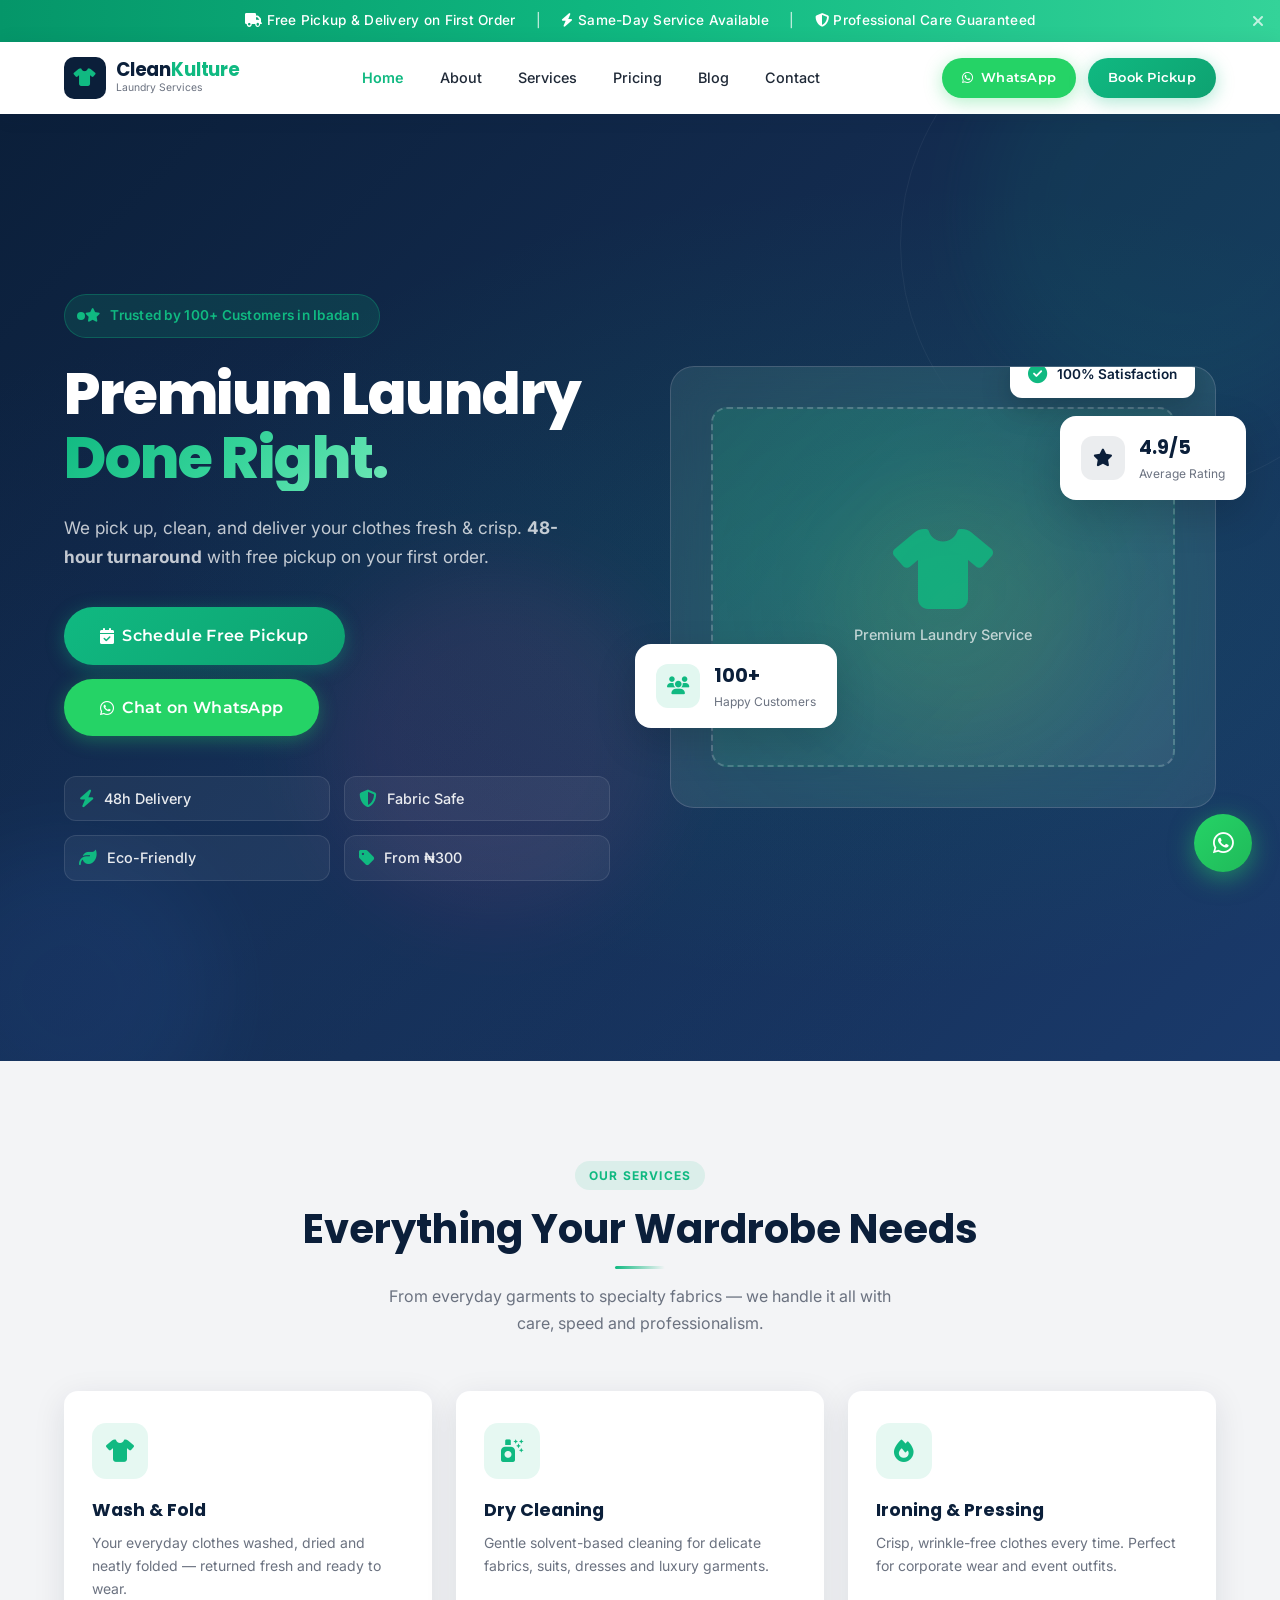
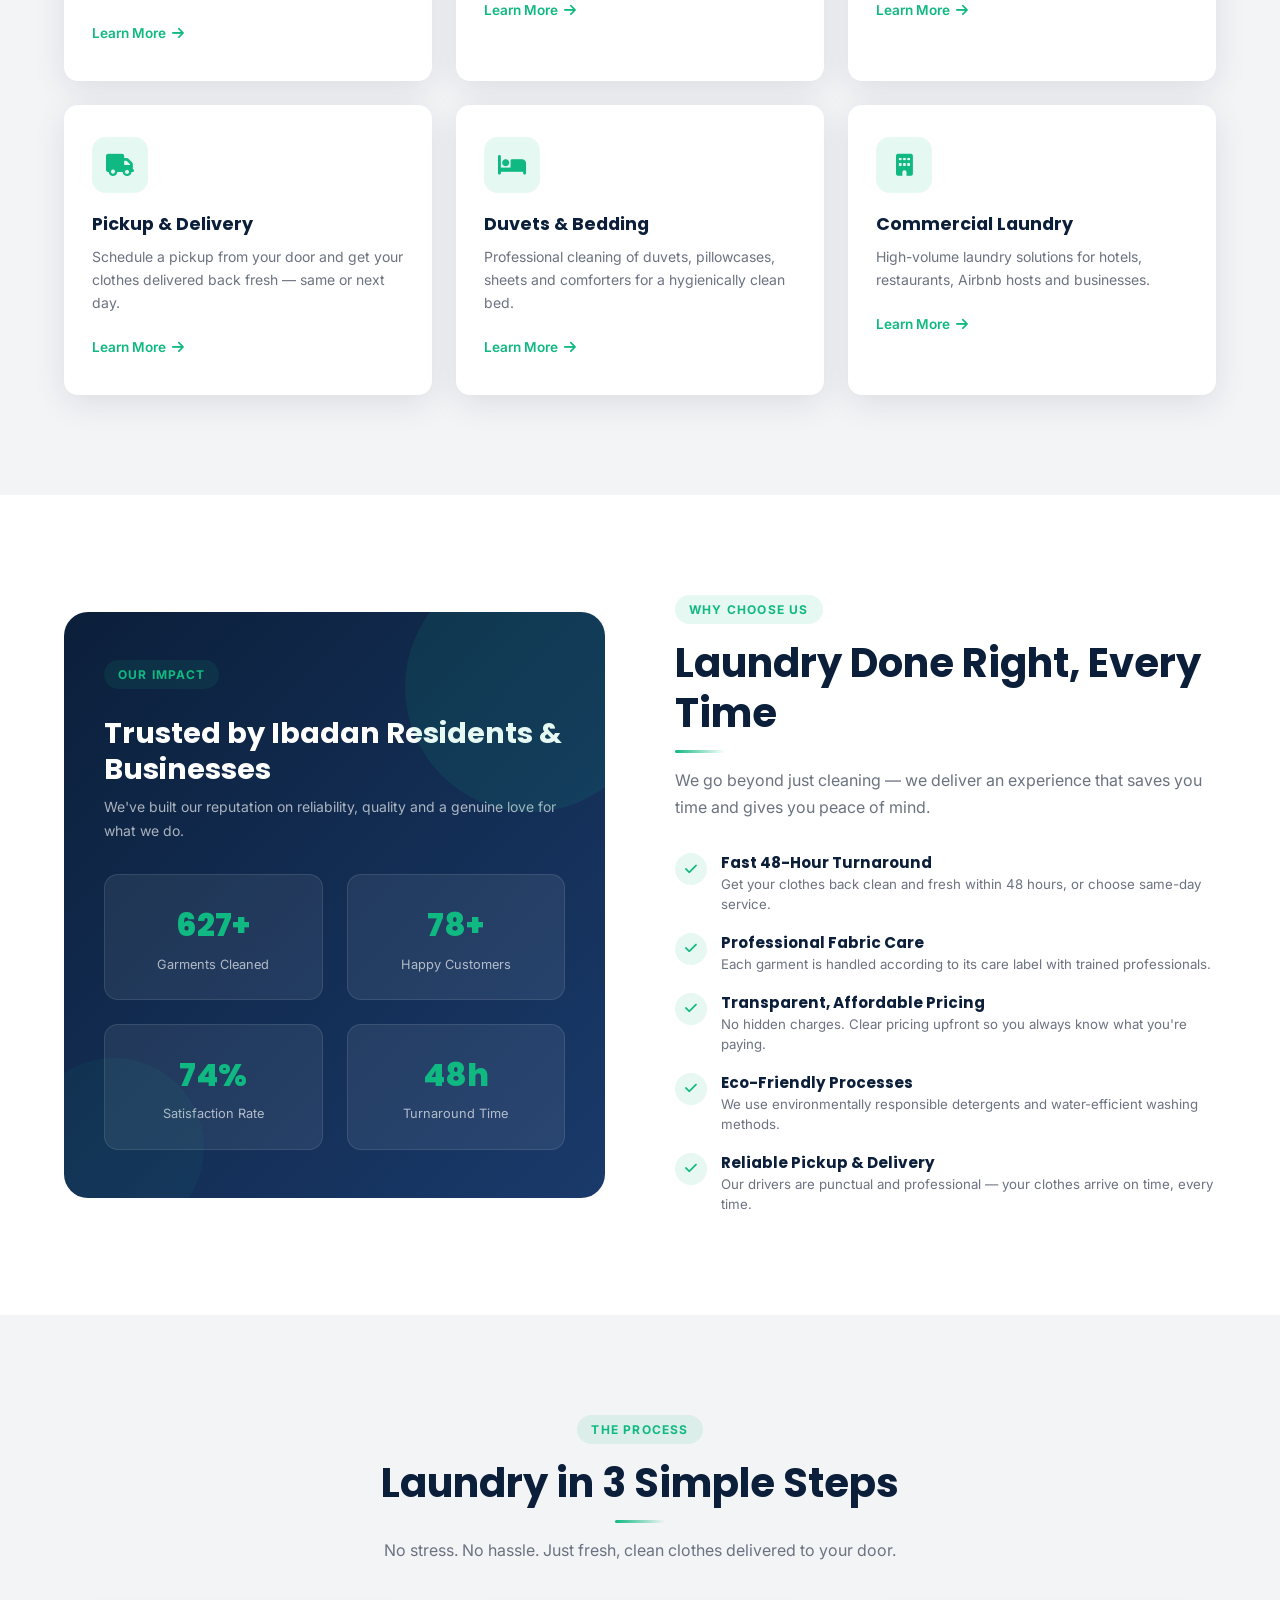
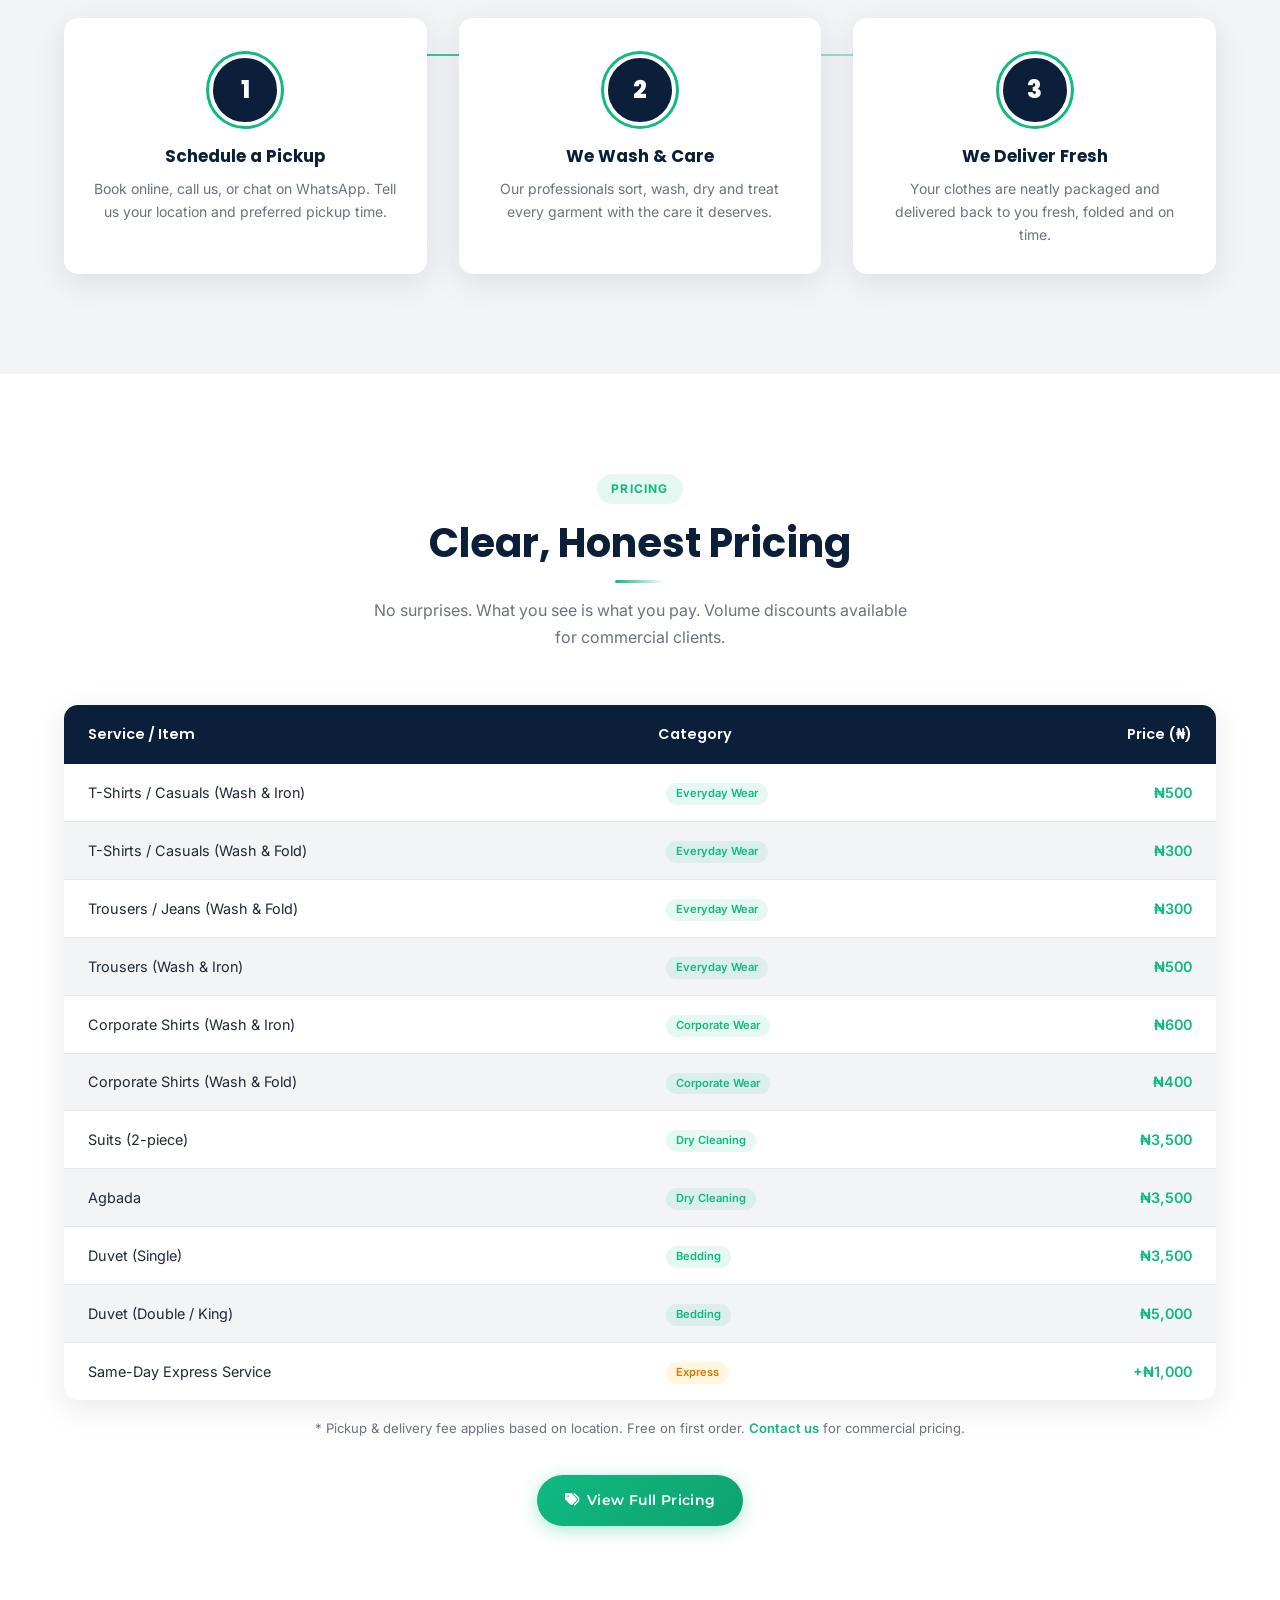
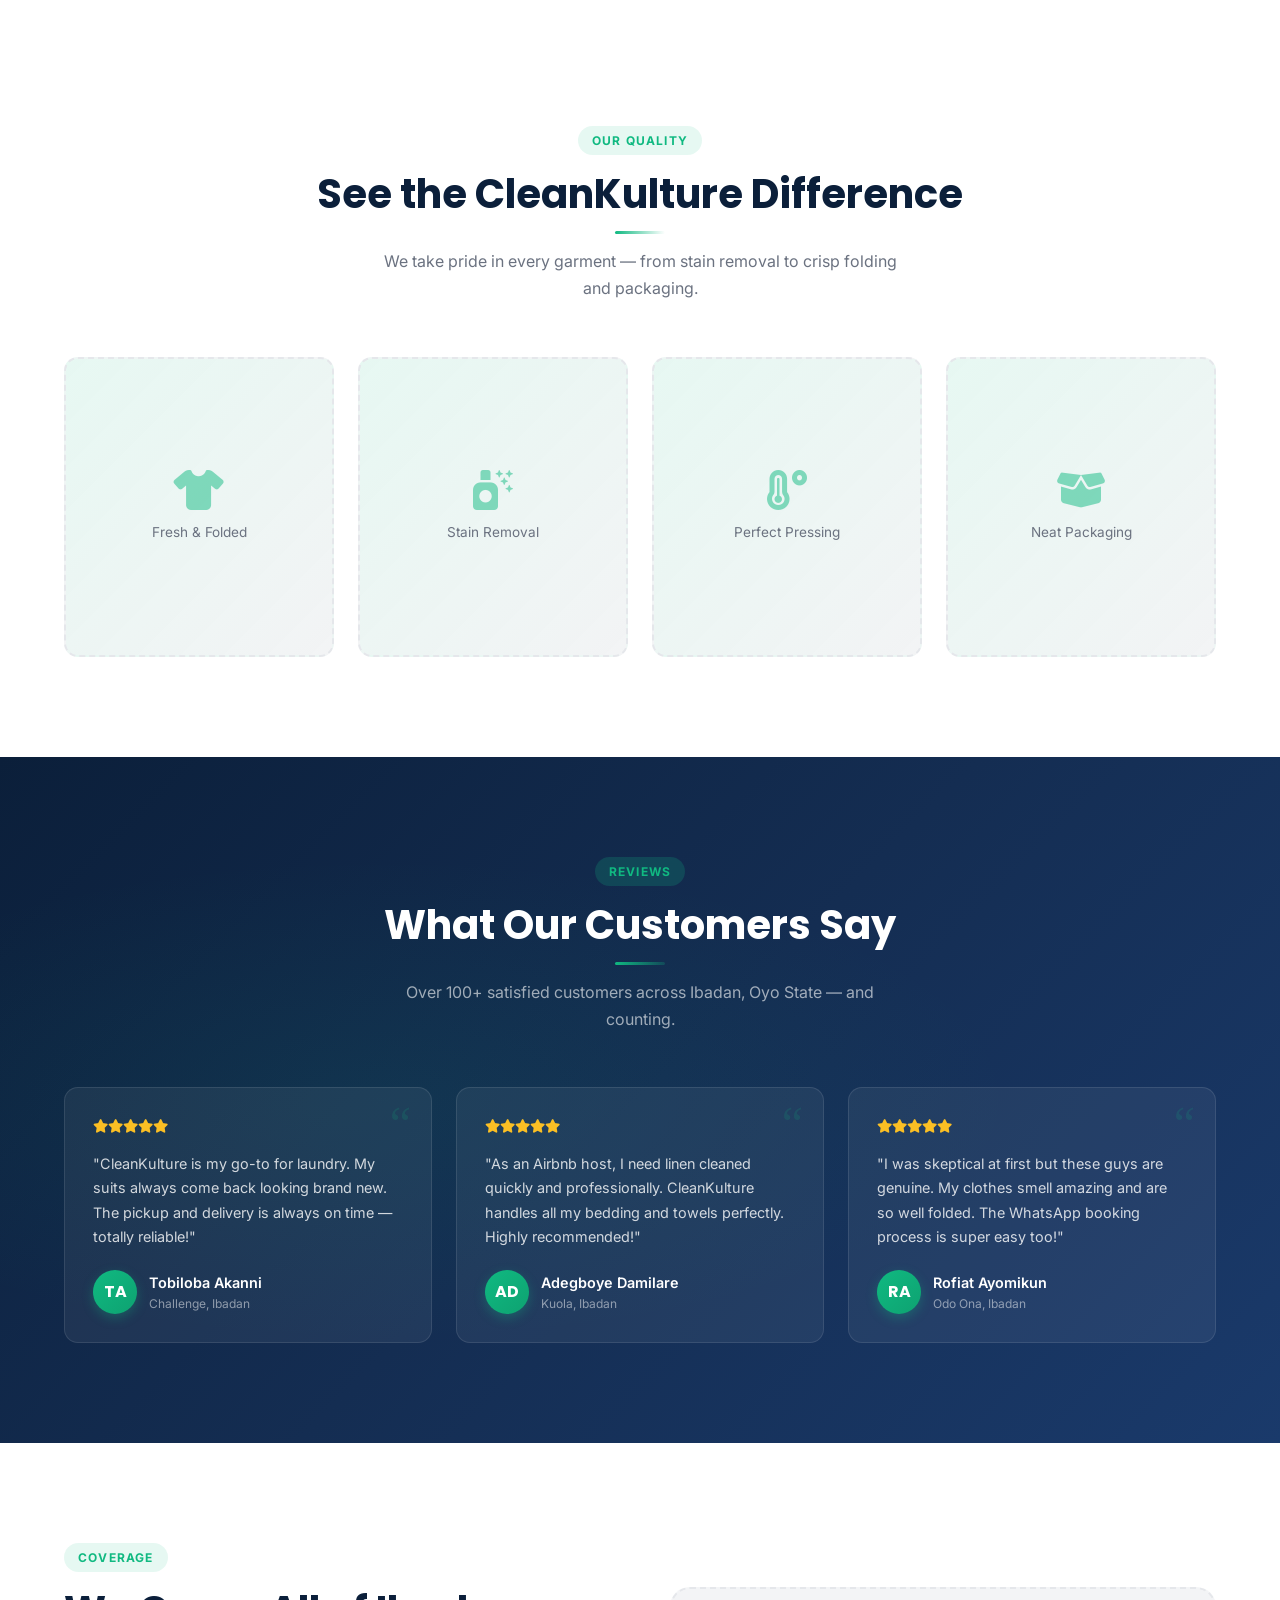
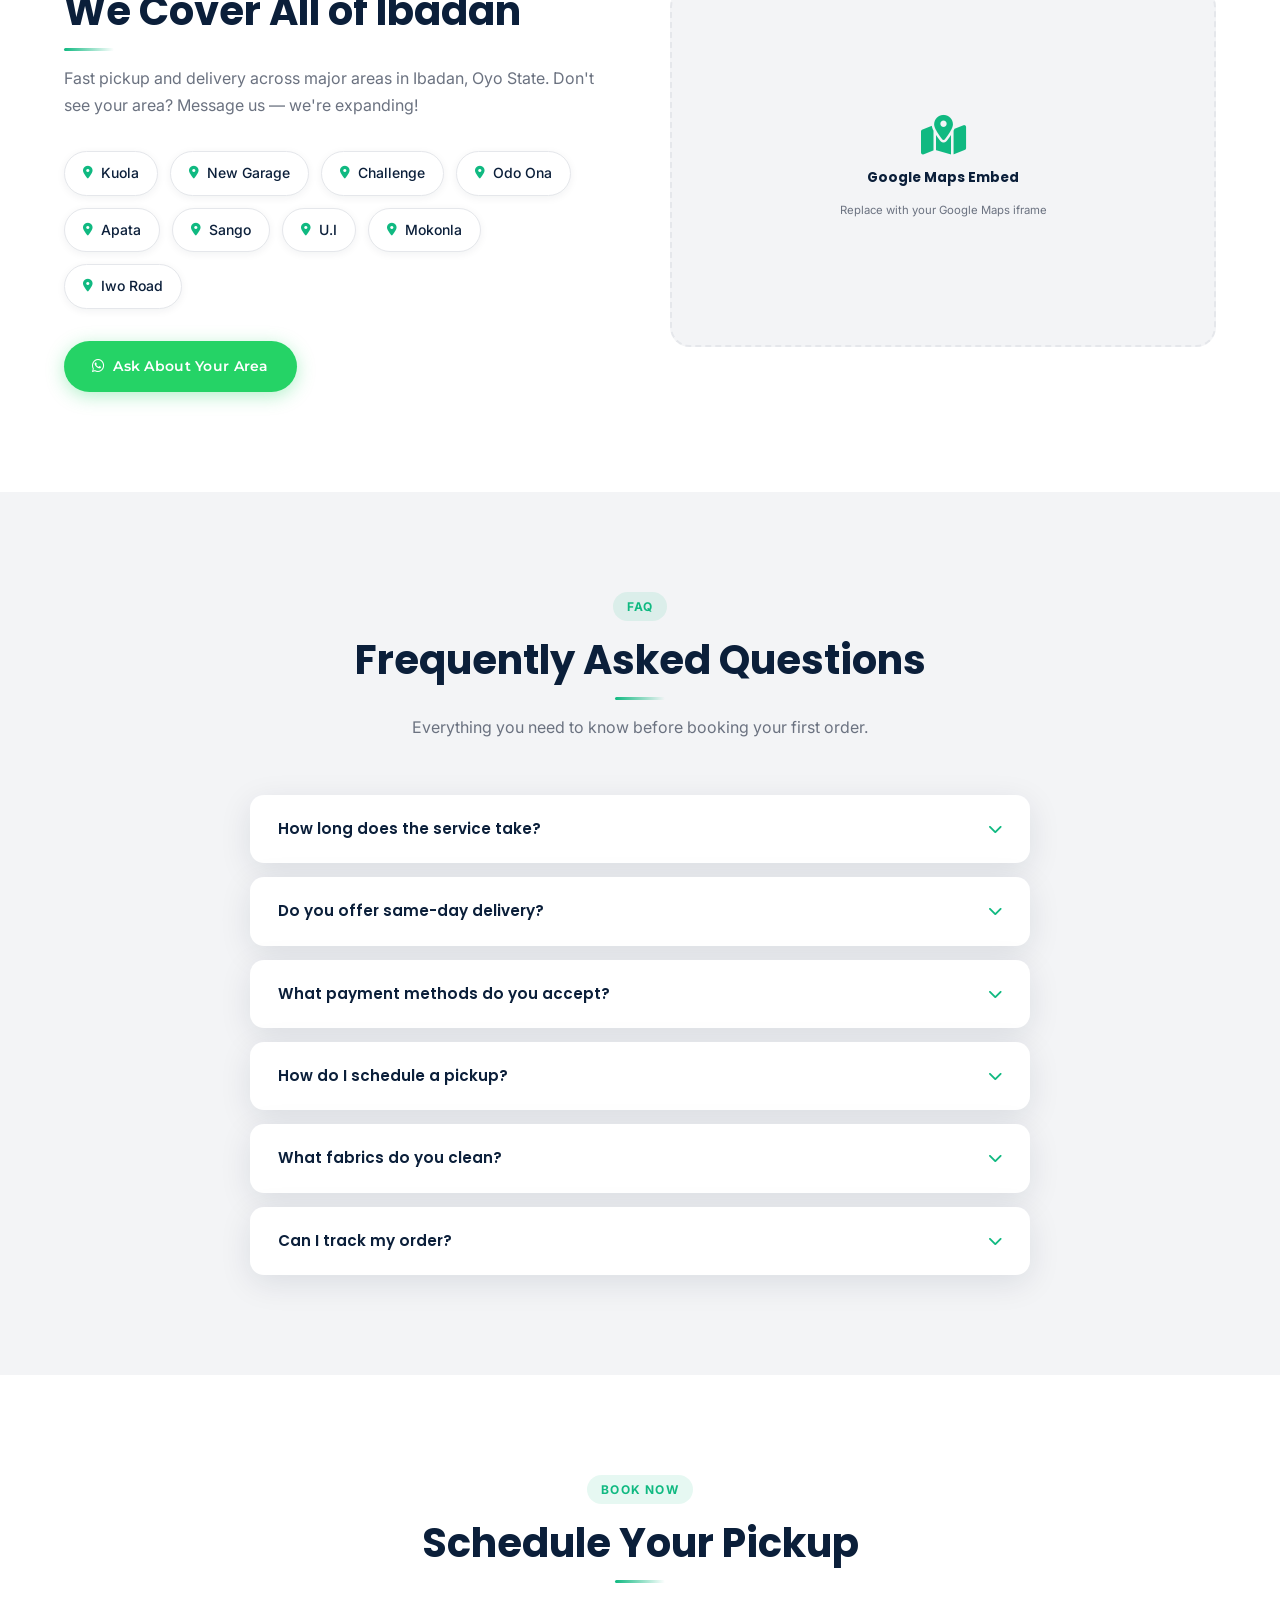
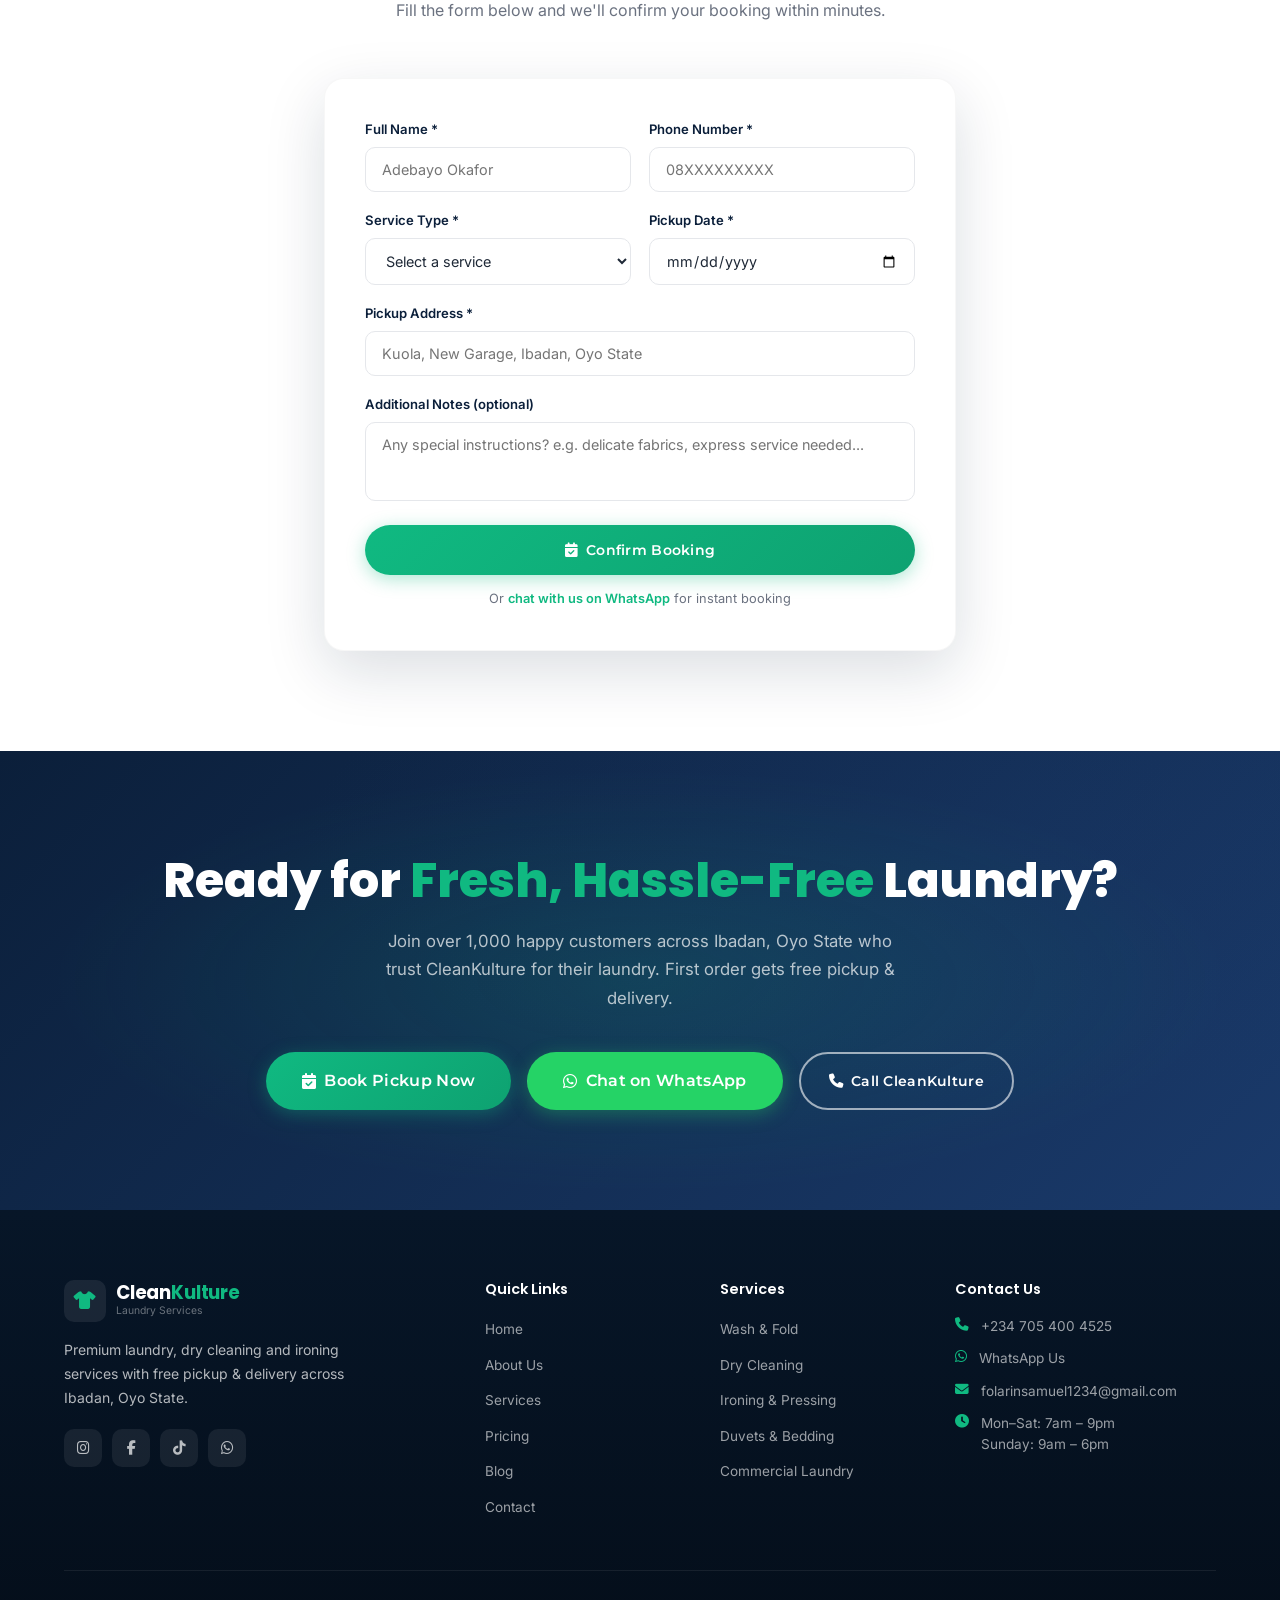
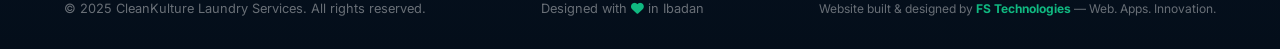
==== index.html @ 9ae9e0f9 "Enhanced landing page with professional design, animations, and improved conversions" ====
<!DOCTYPE html>
<html lang="en">
<head>
  <meta charset="UTF-8" />
  <meta name="viewport" content="width=device-width, initial-scale=1.0" />
  <title>CleanKulture Laundry Services — Premium Laundry & Dry Cleaning in Ibadan, Oyo State</title>
  <meta name="description" content="Premium laundry, dry cleaning and ironing services in Ibadan, Oyo State. Free pickup & delivery to Kuola, Challenge, Apata, Sango, U.I, Iwo Road & more. Book now!">
  <meta name="keywords" content="laundry service in Ibadan, dry cleaning in Ibadan, laundry pickup Ibadan, affordable laundry Ibadan, same-day laundry Ibadan, Oyo State laundry">
  <meta name="author" content="CleanKulture Laundry Services">
  <meta property="og:title" content="CleanKulture Laundry Services — Premium Laundry & Dry Cleaning in Ibadan, Oyo State">
  <meta property="og:description" content="Premium laundry, dry cleaning and ironing services with free pickup & delivery across Ibadan, Oyo State.">
  <meta property="og:type" content="website">
  <link rel="canonical" href="https://cleanculture.ng">
  <link href="https://fonts.googleapis.com/css2?family=Poppins:wght@400;600;700;800&family=Inter:wght@300;400;500&family=Montserrat:wght@600;700&display=swap" rel="stylesheet">
  <link rel="stylesheet" href="https://cdnjs.cloudflare.com/ajax/libs/font-awesome/6.5.0/css/all.min.css">
  <link rel="stylesheet" href="css/style.css">
  <link rel="stylesheet" href="css/enhancements.css">

  <!-- Schema Markup -->
  <script type="application/ld+json">
  {
    "@context": "https://schema.org",
    "@type": "LocalBusiness",
    "name": "CleanKulture Laundry Services",
    "description": "Premium laundry, dry cleaning and ironing services with pickup & delivery across Ibadan, Oyo State.",
    "url": "https://cleanculture.ng",
    "telephone": "+2347054004525",
    "address": {
      "@type": "PostalAddress",
      "addressLocality": "Ibadan",
      "addressRegion": "Oyo State",
      "addressCountry": "NG"
    },
    "areaServed": ["Kuola", "New Garage", "Challenge", "Odo Ona", "Apata", "Sango", "U.I", "Mokonla", "Iwo Road"],
    "priceRange": "₦₦"
  }
  </script>
</head>
<body>

  <!-- LOADER -->
  <div class="loader-wrap"><div class="loader"></div></div>

  <!-- ANNOUNCEMENT BAR -->
  <div class="announce-bar">
    <i class="fas fa-truck"></i> Free Pickup & Delivery on First Order
    <span>|</span>
    <i class="fas fa-bolt"></i> Same-Day Service Available
    <span>|</span>
    <i class="fas fa-shield-alt"></i> Professional Care Guaranteed
    <button class="announce-close" aria-label="Close announcement"><i class="fas fa-times"></i></button>
  </div>

  <!-- HEADER -->
  <header>
    <div class="container">
      <div class="nav-inner">
        <a href="index.html" class="logo">
          <div class="logo-icon"><i class="fas fa-tshirt"></i></div>
          <div>
            <div class="logo-text">Clean<span>Kulture</span></div>
            <div class="logo-sub">Laundry Services</div>
          </div>
        </a>
        <nav>
          <ul>
            <li><a href="index.html" class="active">Home</a></li>
            <li><a href="about.html">About</a></li>
            <li><a href="services.html">Services</a></li>
            <li><a href="pricing.html">Pricing</a></li>
            <li><a href="blog.html">Blog</a></li>
            <li><a href="contact.html">Contact</a></li>
          </ul>
        </nav>
        <div class="nav-actions">
          <a href="https://wa.me/2347054004525?text=Good%20day%2C%20my%20name%20is%20%5BYour%20Name%5D.%20I%20am%20located%20at%20%5BYour%20Area%20in%20Ibadan%5D.%20I%20would%20like%20to%20%5Bdescribe%20how%20CleanKulture%20can%20help%20you%5D" class="btn btn-wa btn-sm">
            <i class="fab fa-whatsapp"></i> WhatsApp
          </a>
          <a href="#book" class="btn btn-primary btn-sm">Book Pickup</a>
        </div>
        <button class="hamburger" id="menuToggle" aria-label="Toggle menu">
          <span></span><span></span><span></span>
        </button>
      </div>
    </div>
    <div class="mobile-nav" id="mobileNav">
      <ul>
        <li><a href="index.html">Home</a></li>
        <li><a href="about.html">About</a></li>
        <li><a href="services.html">Services</a></li>
        <li><a href="pricing.html">Pricing</a></li>
        <li><a href="blog.html">Blog</a></li>
        <li><a href="contact.html">Contact</a></li>
      </ul>
      <div class="mobile-ctas">
        <a href="https://wa.me/2347054004525?text=Good%20day%2C%20my%20name%20is%20%5BYour%20Name%5D.%20I%20am%20located%20at%20%5BYour%20Area%20in%20Ibadan%5D.%20I%20would%20like%20to%20%5Bdescribe%20how%20CleanKulture%20can%20help%20you%5D" class="btn btn-wa"><i class="fab fa-whatsapp"></i> Chat on WhatsApp</a>
        <a href="#book" class="btn btn-primary">Book Pickup</a>
      </div>
    </div>
  </header>

  <!-- HERO -->
  <section class="hero" id="home">
    <div class="hero-bg-animation">
      <div class="floating-shape shape-1"></div>
      <div class="floating-shape shape-2"></div>
      <div class="floating-shape shape-3"></div>
      <div class="floating-shape shape-4"></div>
    </div>
    <div class="container">
      <div class="hero-grid">
        <div class="hero-content">
          <div class="hero-badge">
            <span class="badge-pulse"></span>
            <i class="fas fa-star"></i> Trusted by 100+ Customers in Ibadan
          </div>
          <h1 class="hero-title">
            Premium Laundry<br>
            <span class="gradient-text">Done Right.</span>
          </h1>
          <p class="hero-sub">
            We pick up, clean, and deliver your clothes fresh & crisp. 
            <strong>48-hour turnaround</strong> with free pickup on your first order.
          </p>
          <div class="hero-ctas">
            <a href="#book" class="btn btn-primary btn-lg">
              <i class="fas fa-calendar-check"></i> Schedule Free Pickup
            </a>
            <a href="https://wa.me/2347054004525?text=Good%20day%2C%20my%20name%20is%20%5BYour%20Name%5D.%20I%20am%20located%20at%20%5BYour%20Area%20in%20Ibadan%5D.%20I%20would%20like%20to%20%5Bdescribe%20how%20CleanKulture%20can%20help%20you%5D" class="btn btn-wa btn-lg">
              <i class="fab fa-whatsapp"></i> Chat on WhatsApp
            </a>
          </div>
          <div class="trust-indicators">
            <div class="trust-item">
              <i class="fas fa-bolt"></i>
              <span>48h Delivery</span>
            </div>
            <div class="trust-item">
              <i class="fas fa-shield-alt"></i>
              <span>Fabric Safe</span>
            </div>
            <div class="trust-item">
              <i class="fas fa-leaf"></i>
              <span>Eco-Friendly</span>
            </div>
            <div class="trust-item">
              <i class="fas fa-tag"></i>
              <span>From ₦300</span>
            </div>
          </div>
        </div>

        <div class="hero-visual">
          <div class="hero-card-main">
            <div class="card-glow"></div>
            <div class="hero-img-wrap">
              <i class="fas fa-tshirt"></i>
              <span>Premium Laundry Service</span>
            </div>
            <div class="floating-badge badge-top">
              <i class="fas fa-check-circle"></i>
              <span>100% Satisfaction</span>
            </div>
          </div>
          <div class="stat-card stat-left">
            <div class="stat-icon green"><i class="fas fa-users"></i></div>
            <div>
              <div class="stat-num" data-count="100" data-suffix="+">0</div>
              <div class="stat-label">Happy Customers</div>
            </div>
          </div>
          <div class="stat-card stat-right">
            <div class="stat-icon navy"><i class="fas fa-star"></i></div>
            <div>
              <div class="stat-num">4.9/5</div>
              <div class="stat-label">Average Rating</div>
            </div>
          </div>
        </div>
      </div>
    </div>
  </section>

  <!-- SERVICES -->
  <section class="services" id="services">
    <div class="container">
      <div class="section-head text-center reveal">
        <span class="section-tag">Our Services</span>
        <h2 class="section-title">Everything Your Wardrobe Needs</h2>
        <p class="section-sub">From everyday garments to specialty fabrics — we handle it all with care, speed and professionalism.</p>
      </div>
      <div class="services-grid">
        <div class="service-card reveal">
          <div class="svc-icon"><i class="fas fa-tshirt"></i></div>
          <h3>Wash & Fold</h3>
          <p>Your everyday clothes washed, dried and neatly folded — returned fresh and ready to wear.</p>
          <a href="services.html#wash-fold" class="learn-more">Learn More <i class="fas fa-arrow-right"></i></a>
        </div>
        <div class="service-card reveal">
          <div class="svc-icon"><i class="fas fa-spray-can-sparkles"></i></div>
          <h3>Dry Cleaning</h3>
          <p>Gentle solvent-based cleaning for delicate fabrics, suits, dresses and luxury garments.</p>
          <a href="services.html#dry-cleaning" class="learn-more">Learn More <i class="fas fa-arrow-right"></i></a>
        </div>
        <div class="service-card reveal">
          <div class="svc-icon"><i class="fas fa-fire"></i></div>
          <h3>Ironing & Pressing</h3>
          <p>Crisp, wrinkle-free clothes every time. Perfect for corporate wear and event outfits.</p>
          <a href="services.html#ironing" class="learn-more">Learn More <i class="fas fa-arrow-right"></i></a>
        </div>
        <div class="service-card reveal">
          <div class="svc-icon"><i class="fas fa-truck"></i></div>
          <h3>Pickup & Delivery</h3>
          <p>Schedule a pickup from your door and get your clothes delivered back fresh — same or next day.</p>
          <a href="services.html#pickup-delivery" class="learn-more">Learn More <i class="fas fa-arrow-right"></i></a>
        </div>
        <div class="service-card reveal">
          <div class="svc-icon"><i class="fas fa-bed"></i></div>
          <h3>Duvets & Bedding</h3>
          <p>Professional cleaning of duvets, pillowcases, sheets and comforters for a hygienically clean bed.</p>
          <a href="services.html#duvets" class="learn-more">Learn More <i class="fas fa-arrow-right"></i></a>
        </div>
        <div class="service-card reveal">
          <div class="svc-icon"><i class="fas fa-building"></i></div>
          <h3>Commercial Laundry</h3>
          <p>High-volume laundry solutions for hotels, restaurants, Airbnb hosts and businesses.</p>
          <a href="services.html#commercial" class="learn-more">Learn More <i class="fas fa-arrow-right"></i></a>
        </div>
      </div>
    </div>
  </section>

  <!-- WHY CHOOSE US -->
  <section id="about">
    <div class="container">
      <div class="why-grid">
        <div class="why-visual reveal-left">
          <span class="section-tag">Our Impact</span>
          <h2 style="font-size:1.8rem;color:#fff;font-family:var(--font-heading);font-weight:700;margin:12px 0 8px;">Trusted by Ibadan Residents & Businesses</h2>
          <p style="color:rgba(255,255,255,.65);font-size:.875rem;line-height:1.7;">We've built our reputation on reliability, quality and a genuine love for what we do.</p>
          <div class="stats-grid">
            <div class="stat-box">
              <span class="num" data-count="800" data-suffix="+">0</span>
              <div class="lbl">Garments Cleaned</div>
            </div>
            <div class="stat-box">
              <span class="num" data-count="100" data-suffix="+">0</span>
              <div class="lbl">Happy Customers</div>
            </div>
            <div class="stat-box">
              <span class="num" data-count="95" data-suffix="%">0</span>
              <div class="lbl">Satisfaction Rate</div>
            </div>
            <div class="stat-box">
              <span class="num">48h</span>
              <div class="lbl">Turnaround Time</div>
            </div>
          </div>
        </div>
        <div class="reveal-right">
          <span class="section-tag">Why Choose Us</span>
          <h2 class="section-title">Laundry Done Right, Every Time</h2>
          <p class="section-sub" style="margin-bottom:32px;">We go beyond just cleaning — we deliver an experience that saves you time and gives you peace of mind.</p>
          <ul class="benefits-list">
            <li class="benefit-item">
              <div class="benefit-check"><i class="fas fa-check"></i></div>
              <div>
                <h4>Fast 48-Hour Turnaround</h4>
                <p>Get your clothes back clean and fresh within 48 hours, or choose same-day service.</p>
              </div>
            </li>
            <li class="benefit-item">
              <div class="benefit-check"><i class="fas fa-check"></i></div>
              <div>
                <h4>Professional Fabric Care</h4>
                <p>Each garment is handled according to its care label with trained professionals.</p>
              </div>
            </li>
            <li class="benefit-item">
              <div class="benefit-check"><i class="fas fa-check"></i></div>
              <div>
                <h4>Transparent, Affordable Pricing</h4>
                <p>No hidden charges. Clear pricing upfront so you always know what you're paying.</p>
              </div>
            </li>
            <li class="benefit-item">
              <div class="benefit-check"><i class="fas fa-check"></i></div>
              <div>
                <h4>Eco-Friendly Processes</h4>
                <p>We use environmentally responsible detergents and water-efficient washing methods.</p>
              </div>
            </li>
            <li class="benefit-item">
              <div class="benefit-check"><i class="fas fa-check"></i></div>
              <div>
                <h4>Reliable Pickup & Delivery</h4>
                <p>Our drivers are punctual and professional — your clothes arrive on time, every time.</p>
              </div>
            </li>
          </ul>
        </div>
      </div>
    </div>
  </section>

  <!-- HOW IT WORKS -->
  <section class="how">
    <div class="container">
      <div class="section-head text-center reveal">
        <span class="section-tag">The Process</span>
        <h2 class="section-title">Laundry in 3 Simple Steps</h2>
        <p class="section-sub">No stress. No hassle. Just fresh, clean clothes delivered to your door.</p>
      </div>
      <div class="steps-grid">
        <div class="step-card reveal">
          <div class="step-num">1</div>
          <h3>Schedule a Pickup</h3>
          <p>Book online, call us, or chat on WhatsApp. Tell us your location and preferred pickup time.</p>
        </div>
        <div class="step-card reveal">
          <div class="step-num">2</div>
          <h3>We Wash & Care</h3>
          <p>Our professionals sort, wash, dry and treat every garment with the care it deserves.</p>
        </div>
        <div class="step-card reveal">
          <div class="step-num">3</div>
          <h3>We Deliver Fresh</h3>
          <p>Your clothes are neatly packaged and delivered back to you fresh, folded and on time.</p>
        </div>
      </div>
    </div>
  </section>

  <!-- PRICING PREVIEW -->
  <section id="pricing">
    <div class="container">
      <div class="section-head text-center reveal">
        <span class="section-tag">Pricing</span>
        <h2 class="section-title">Clear, Honest Pricing</h2>
        <p class="section-sub">No surprises. What you see is what you pay. Volume discounts available for commercial clients.</p>
      </div>
      <div class="reveal">
        <table class="pricing-table">
          <thead>
            <tr>
              <th>Service / Item</th>
              <th>Category</th>
              <th style="text-align:right;">Price (₦)</th>
            </tr>
          </thead>
          <tbody>
            <tr>
              <td>T-Shirts / Casuals (Wash & Iron)</td>
              <td><span class="pricing-tag">Everyday Wear</span></td>
              <td>₦500</td>
            </tr>
            <tr>
              <td>T-Shirts / Casuals (Wash & Fold)</td>
              <td><span class="pricing-tag">Everyday Wear</span></td>
              <td>₦300</td>
            </tr>
            <tr>
              <td>Trousers / Jeans (Wash & Fold)</td>
              <td><span class="pricing-tag">Everyday Wear</span></td>
              <td>₦300</td>
            </tr>
            <tr>
              <td>Trousers (Wash & Iron)</td>
              <td><span class="pricing-tag">Everyday Wear</span></td>
              <td>₦500</td>
            </tr>
            <tr>
              <td>Corporate Shirts (Wash & Iron)</td>
              <td><span class="pricing-tag">Corporate Wear</span></td>
              <td>₦600</td>
            </tr>
            <tr>
              <td>Corporate Shirts (Wash & Fold)</td>
              <td><span class="pricing-tag">Corporate Wear</span></td>
              <td>₦400</td>
            </tr>
            <tr>
              <td>Suits (2-piece)</td>
              <td><span class="pricing-tag">Dry Cleaning</span></td>
              <td>₦3,500</td>
            </tr>
            <tr>
              <td>Agbada</td>
              <td><span class="pricing-tag">Dry Cleaning</span></td>
              <td>₦3,500</td>
            </tr>
            <tr>
              <td>Duvet (Single)</td>
              <td><span class="pricing-tag">Bedding</span></td>
              <td>₦3,500</td>
            </tr>
            <tr>
              <td>Duvet (Double / King)</td>
              <td><span class="pricing-tag">Bedding</span></td>
              <td>₦5,000</td>
            </tr>
            <tr>
              <td>Same-Day Express Service</td>
              <td><span class="pricing-tag express">Express</span></td>
              <td>+₦1,000</td>
            </tr>
          </tbody>
        </table>
        <p class="pricing-note">* Pickup & delivery fee applies based on location. Free on first order. <a href="contact.html">Contact us</a> for commercial pricing.</p>
      </div>
      <div style="text-align:center;margin-top:36px;" class="reveal">
        <a href="pricing.html" class="btn btn-primary"><i class="fas fa-tags"></i> View Full Pricing</a>
      </div>
    </div>
  </section>

  <!-- QUALITY SHOWCASE -->
  <section class="quality">
    <div class="container">
      <div class="section-head text-center reveal">
        <span class="section-tag">Our Quality</span>
        <h2 class="section-title">See the CleanKulture Difference</h2>
        <p class="section-sub">We take pride in every garment — from stain removal to crisp folding and packaging.</p>
      </div>
      <div class="quality-grid">
        <div class="quality-card reveal">
          <i class="fas fa-tshirt"></i>
          <span>Fresh & Folded</span>
          <div class="overlay"><span>Professionally folded & packaged</span></div>
        </div>
        <div class="quality-card reveal">
          <i class="fas fa-spray-can-sparkles"></i>
          <span>Stain Removal</span>
          <div class="overlay"><span>Advanced stain treatment</span></div>
        </div>
        <div class="quality-card reveal">
          <i class="fas fa-temperature-high"></i>
          <span>Perfect Pressing</span>
          <div class="overlay"><span>Crisp, wrinkle-free results</span></div>
        </div>
        <div class="quality-card reveal">
          <i class="fas fa-box-open"></i>
          <span>Neat Packaging</span>
          <div class="overlay"><span>Carefully packaged for delivery</span></div>
        </div>
      </div>
    </div>
  </section>

  <!-- TESTIMONIALS -->
  <section class="testimonials">
    <div class="container">
      <div class="section-head text-center reveal">
        <span class="section-tag">Reviews</span>
        <h2 class="section-title">What Our Customers Say</h2>
        <p class="section-sub">Over 100+ satisfied customers across Ibadan, Oyo State — and counting.</p>
      </div>
      <div class="reviews-grid">
        <div class="review-card reveal">
          <div class="stars"><i class="fas fa-star"></i><i class="fas fa-star"></i><i class="fas fa-star"></i><i class="fas fa-star"></i><i class="fas fa-star"></i></div>
          <p class="review-text">"CleanKulture is my go-to for laundry. My suits always come back looking brand new. The pickup and delivery is always on time — totally reliable!"</p>
          <div class="reviewer">
            <div class="reviewer-avatar">TA</div>
            <div>
              <div class="reviewer-name">Tobiloba Akanni</div>
              <div class="reviewer-loc">Challenge, Ibadan</div>
            </div>
          </div>
        </div>
        <div class="review-card reveal">
          <div class="stars"><i class="fas fa-star"></i><i class="fas fa-star"></i><i class="fas fa-star"></i><i class="fas fa-star"></i><i class="fas fa-star"></i></div>
          <p class="review-text">"As an Airbnb host, I need linen cleaned quickly and professionally. CleanKulture handles all my bedding and towels perfectly. Highly recommended!"</p>
          <div class="reviewer">
            <div class="reviewer-avatar">AD</div>
            <div>
              <div class="reviewer-name">Adegboye Damilare</div>
              <div class="reviewer-loc">Kuola, Ibadan</div>
            </div>
          </div>
        </div>
        <div class="review-card reveal">
          <div class="stars"><i class="fas fa-star"></i><i class="fas fa-star"></i><i class="fas fa-star"></i><i class="fas fa-star"></i><i class="fas fa-star"></i></div>
          <p class="review-text">"I was skeptical at first but these guys are genuine. My clothes smell amazing and are so well folded. The WhatsApp booking process is super easy too!"</p>
          <div class="reviewer">
            <div class="reviewer-avatar">RA</div>
            <div>
              <div class="reviewer-name">Rofiat Ayomikun</div>
              <div class="reviewer-loc">Odo Ona, Ibadan</div>
            </div>
          </div>
        </div>
      </div>
    </div>
  </section>

  <!-- SERVICE AREAS -->
  <section>
    <div class="container">
      <div class="areas-grid">
        <div class="reveal-left">
          <span class="section-tag">Coverage</span>
          <h2 class="section-title">We Cover All of Ibadan</h2>
          <p class="section-sub" style="margin-bottom:32px;">Fast pickup and delivery across major areas in Ibadan, Oyo State. Don't see your area? Message us — we're expanding!</p>
          <div class="area-list">
            <div class="area-pill"><i class="fas fa-map-marker-alt"></i> Kuola</div>
            <div class="area-pill"><i class="fas fa-map-marker-alt"></i> New Garage</div>
            <div class="area-pill"><i class="fas fa-map-marker-alt"></i> Challenge</div>
            <div class="area-pill"><i class="fas fa-map-marker-alt"></i> Odo Ona</div>
            <div class="area-pill"><i class="fas fa-map-marker-alt"></i> Apata</div>
            <div class="area-pill"><i class="fas fa-map-marker-alt"></i> Sango</div>
            <div class="area-pill"><i class="fas fa-map-marker-alt"></i> U.I</div>
            <div class="area-pill"><i class="fas fa-map-marker-alt"></i> Mokonla</div>
            <div class="area-pill"><i class="fas fa-map-marker-alt"></i> Iwo Road</div>
          </div>
          <div class="mt-32">
            <a href="https://wa.me/2347054004525?text=Good%20day%2C%20my%20name%20is%20%5BYour%20Name%5D.%20I%20am%20located%20at%20%5BYour%20Area%20in%20Ibadan%5D.%20I%20would%20like%20to%20%5Bdescribe%20how%20CleanKulture%20can%20help%20you%5D" class="btn btn-wa"><i class="fab fa-whatsapp"></i> Ask About Your Area</a>
          </div>
        </div>
        <div class="map-placeholder reveal-right">
          <i class="fas fa-map-marked-alt"></i>
          <strong style="color:var(--navy);font-family:var(--font-heading);">Google Maps Embed</strong>
          <small>Replace with your Google Maps iframe</small>
        </div>
      </div>
    </div>
  </section>

  <!-- FAQ -->
  <section class="faq">
    <div class="container">
      <div class="section-head text-center reveal">
        <span class="section-tag">FAQ</span>
        <h2 class="section-title">Frequently Asked Questions</h2>
        <p class="section-sub">Everything you need to know before booking your first order.</p>
      </div>
      <div class="faq-list">
        <div class="faq-item reveal">
          <div class="faq-q" onclick="toggleFaq(this)">
            How long does the service take?
            <i class="fas fa-chevron-down"></i>
          </div>
          <div class="faq-a">Standard service is completed within 48 hours. We also offer same-day express service for urgent orders — simply let us know when booking.</div>
        </div>
        <div class="faq-item reveal">
          <div class="faq-q" onclick="toggleFaq(this)">
            Do you offer same-day delivery?
            <i class="fas fa-chevron-down"></i>
          </div>
          <div class="faq-a">Yes! Same-day service is available for orders placed before 10am. An additional express fee applies. Contact us via WhatsApp to confirm availability in your area.</div>
        </div>
        <div class="faq-item reveal">
          <div class="faq-q" onclick="toggleFaq(this)">
            What payment methods do you accept?
            <i class="fas fa-chevron-down"></i>
          </div>
          <div class="faq-a">We accept bank transfers, cash on delivery, and payments via Opay, Palmpay and other popular mobile payment apps.</div>
        </div>
        <div class="faq-item reveal">
          <div class="faq-q" onclick="toggleFaq(this)">
            How do I schedule a pickup?
            <i class="fas fa-chevron-down"></i>
          </div>
          <div class="faq-a">You can schedule via WhatsApp, by calling us directly, or by filling the booking form on this website. We'll confirm your pickup time within minutes.</div>
        </div>
        <div class="faq-item reveal">
          <div class="faq-q" onclick="toggleFaq(this)">
            What fabrics do you clean?
            <i class="fas fa-chevron-down"></i>
          </div>
          <div class="faq-a">We clean cotton, linen, wool, polyester, silk, denim, and most synthetic fabrics. Delicate items like silk and wool are handled with specialist dry-cleaning methods.</div>
        </div>
        <div class="faq-item reveal">
          <div class="faq-q" onclick="toggleFaq(this)">
            Can I track my order?
            <i class="fas fa-chevron-down"></i>
          </div>
          <div class="faq-a">Yes! We send you WhatsApp updates at every stage — pickup confirmed, washing in progress, and out for delivery. Order tracking is coming soon on our app.</div>
        </div>
      </div>
    </div>
  </section>

  <!-- BOOKING FORM -->
  <section id="book">
    <div class="container" style="max-width:680px;">
      <div class="section-head text-center reveal">
        <span class="section-tag">Book Now</span>
        <h2 class="section-title">Schedule Your Pickup</h2>
        <p class="section-sub">Fill the form below and we'll confirm your booking within minutes.</p>
      </div>
      <div class="booking-form-wrap reveal">
        <form id="bookingForm" onsubmit="handleBookingSubmit(event)">
          <div class="form-grid">
            <div class="form-group">
              <label for="name">Full Name *</label>
              <input type="text" id="name" name="name" placeholder="Adebayo Okafor" required>
              <span class="form-error">Please enter your name</span>
            </div>
            <div class="form-group">
              <label for="phone">Phone Number *</label>
              <input type="tel" id="phone" name="phone" placeholder="08XXXXXXXXX" required>
              <span class="form-error">Please enter a valid phone number</span>
            </div>
            <div class="form-group">
              <label for="service">Service Type *</label>
              <select id="service" name="service" required>
                <option value="">Select a service</option>
                <option>Wash & Fold</option>
                <option>Dry Cleaning</option>
                <option>Ironing & Pressing</option>
                <option>Duvets & Bedding</option>
                <option>Commercial Laundry</option>
              </select>
              <span class="form-error">Please select a service</span>
            </div>
            <div class="form-group">
              <label for="date">Pickup Date *</label>
              <input type="date" id="date" name="date" required>
              <span class="form-error">Please select a date</span>
            </div>
            <div class="form-group full">
              <label for="address">Pickup Address *</label>
              <input type="text" id="address" name="address" placeholder="Kuola, New Garage, Ibadan, Oyo State" required>
              <span class="form-error">Please enter your address</span>
            </div>
            <div class="form-group full">
              <label for="notes">Additional Notes (optional)</label>
              <textarea id="notes" name="notes" rows="3" placeholder="Any special instructions? e.g. delicate fabrics, express service needed..."></textarea>
            </div>
          </div>
          <button type="submit" class="btn btn-primary" style="width:100%;justify-content:center;margin-top:24px;padding:16px;">
            <i class="fas fa-calendar-check"></i> Confirm Booking
          </button>
          <p style="text-align:center;color:var(--muted);font-size:.8rem;margin-top:14px;">Or <a href="https://wa.me/2347054004525?text=Good%20day%2C%20my%20name%20is%20%5BYour%20Name%5D.%20I%20am%20located%20at%20%5BYour%20Area%20in%20Ibadan%5D.%20I%20would%20like%20to%20%5Bdescribe%20how%20CleanKulture%20can%20help%20you%5D" style="color:var(--green);font-weight:600;">chat with us on WhatsApp</a> for instant booking</p>
        </form>
      </div>
    </div>
  </section>

  <!-- FINAL CTA -->
  <div class="final-cta">
    <h2>Ready for <span class="accent">Fresh, Hassle-Free</span> Laundry?</h2>
    <p>Join over 1,000 happy customers across Ibadan, Oyo State who trust CleanKulture for their laundry. First order gets free pickup & delivery.</p>
    <div class="cta-btns">
      <a href="#book" class="btn btn-primary btn-lg"><i class="fas fa-calendar-check"></i> Book Pickup Now</a>
      <a href="https://wa.me/2347054004525?text=Good%20day%2C%20my%20name%20is%20%5BYour%20Name%5D.%20I%20am%20located%20at%20%5BYour%20Area%20in%20Ibadan%5D.%20I%20would%20like%20to%20%5Bdescribe%20how%20CleanKulture%20can%20help%20you%5D" class="btn btn-wa btn-lg"><i class="fab fa-whatsapp"></i> Chat on WhatsApp</a>
      <a href="tel:+2347054004525" class="btn btn-outline"><i class="fas fa-phone"></i> Call CleanKulture</a>
    </div>
  </div>

  <!-- FOOTER -->
  <footer id="contact">
    <div class="container">
      <div class="footer-grid">
        <div class="footer-brand">
          <a href="index.html" class="logo">
            <div class="logo-icon" style="background:rgba(255,255,255,.08);"><i class="fas fa-tshirt"></i></div>
            <div>
              <div class="logo-text" style="color:#fff;">Clean<span>Kulture</span></div>
              <div class="logo-sub" style="color:rgba(255,255,255,.4);">Laundry Services</div>
            </div>
          </a>
          <p>Premium laundry, dry cleaning and ironing services with free pickup & delivery across Ibadan, Oyo State.</p>
          <div class="social-row">
            <a href="#" class="social-btn" aria-label="Instagram"><i class="fab fa-instagram"></i></a>
            <a href="#" class="social-btn" aria-label="Facebook"><i class="fab fa-facebook-f"></i></a>
            <a href="#" class="social-btn" aria-label="TikTok"><i class="fab fa-tiktok"></i></a>
            <a href="https://wa.me/2347054004525?text=Good%20day%2C%20my%20name%20is%20%5BYour%20Name%5D.%20I%20am%20located%20at%20%5BYour%20Area%20in%20Ibadan%5D.%20I%20would%20like%20to%20%5Bdescribe%20how%20CleanKulture%20can%20help%20you%5D" class="social-btn" aria-label="WhatsApp"><i class="fab fa-whatsapp"></i></a>
          </div>
        </div>
        <div class="footer-col">
          <h4>Quick Links</h4>
          <ul>
            <li><a href="index.html">Home</a></li>
            <li><a href="about.html">About Us</a></li>
            <li><a href="services.html">Services</a></li>
            <li><a href="pricing.html">Pricing</a></li>
            <li><a href="blog.html">Blog</a></li>
            <li><a href="contact.html">Contact</a></li>
          </ul>
        </div>
        <div class="footer-col">
          <h4>Services</h4>
          <ul>
            <li><a href="services.html#wash-fold">Wash & Fold</a></li>
            <li><a href="services.html#dry-cleaning">Dry Cleaning</a></li>
            <li><a href="services.html#ironing">Ironing & Pressing</a></li>
            <li><a href="services.html#duvets">Duvets & Bedding</a></li>
            <li><a href="services.html#commercial">Commercial Laundry</a></li>
          </ul>
        </div>
        <div class="footer-col">
          <h4>Contact Us</h4>
          <div class="contact-item">
            <i class="fas fa-phone"></i>
            <p><a href="tel:+2347054004525">+234 705 400 4525</a></p>
          </div>
          <div class="contact-item">
            <i class="fab fa-whatsapp"></i>
            <p><a href="https://wa.me/2347054004525?text=Good%20day%2C%20my%20name%20is%20%5BYour%20Name%5D.%20I%20am%20located%20at%20%5BYour%20Area%20in%20Ibadan%5D.%20I%20would%20like%20to%20%5Bdescribe%20how%20CleanKulture%20can%20help%20you%5D">WhatsApp Us</a></p>
          </div>
          <div class="contact-item">
            <i class="fas fa-envelope"></i>
            <p>folarinsamuel1234@gmail.com</p>
          </div>
          <div class="contact-item">
            <i class="fas fa-clock"></i>
            <p>Mon–Sat: 7am – 9pm<br>Sunday: 9am – 6pm</p>
          </div>
        </div>
      </div>
      <div class="footer-bottom">
        <span>&copy; 2025 CleanKulture Laundry Services. All rights reserved.</span>
        <span>Designed with <i class="fas fa-heart" style="color:var(--green);"></i> in Ibadan</span>
                <span style="font-size:.75rem;">Website built &amp; designed by <strong style="color:var(--green);">FS Technologies</strong> — Web. Apps. Innovation.</span>
      </div>
    </div>
  </footer>

  <!-- FLOATING WHATSAPP -->
  <a href="https://wa.me/2347054004525?text=Good%20day%2C%20my%20name%20is%20%5BYour%20Name%5D.%20I%20am%20located%20at%20%5BYour%20Area%20in%20Ibadan%5D.%20I%20would%20like%20to%20%5Bdescribe%20how%20CleanKulture%20can%20help%20you%5D" class="float-wa" title="Chat on WhatsApp" aria-label="Chat on WhatsApp">
    <i class="fab fa-whatsapp"></i>
  </a>

  <!-- BACK TO TOP -->
  <button class="back-to-top" aria-label="Back to top">
    <i class="fas fa-arrow-up"></i>
  </button>

  <script src="js/main.js"></script>
</body>
</html>
---- css/style.css ----
/* =========================================
   CLEANKULTURE LAUNDRY SERVICES
   Professional Website Stylesheet
   ========================================= */

/* ---- CSS VARIABLES & RESET ---- */
*, *::before, *::after { box-sizing: border-box; margin: 0; padding: 0; }

:root {
  --navy:   #0B1F3A;
  --navy2:  #0d2548;
  --navy3:  #142d52;
  --navy4:  #1a3a6b;
  --white:  #FFFFFF;
  --gray:   #F3F4F6;
  --gray2:  #e5e7eb;
  --gray3:  #d1d5db;
  --green:  #10B981;
  --green2: #0ea271;
  --green3: #059669;
  --text:   #1f2937;
  --muted:  #6b7280;
  --light:  #9ca3af;
  --radius: 14px;
  --radius-lg: 24px;
  --shadow: 0 8px 32px rgba(11,31,58,.10);
  --shadow-lg: 0 20px 60px rgba(11,31,58,.15);
  --shadow-green: 0 4px 18px rgba(16,185,129,.35);
  --transition: all .3s ease;
  --font-heading: 'Poppins', sans-serif;
  --font-body: 'Inter', sans-serif;
  --font-btn: 'Montserrat', sans-serif;
}

html { scroll-behavior: smooth; font-size: 16px; }

body {
  font-family: var(--font-body);
  color: var(--text);
  background: var(--white);
  overflow-x: hidden;
  line-height: 1.6;
  -webkit-font-smoothing: antialiased;
  -moz-osx-font-smoothing: grayscale;
}

h1,h2,h3,h4,h5 { font-family: var(--font-heading); line-height: 1.25; }
a { text-decoration: none; color: inherit; }
img { max-width: 100%; display: block; }
ul { list-style: none; }
button, input, select, textarea { font-family: inherit; }
::selection { background: rgba(16,185,129,.2); color: var(--navy); }

.container {
  max-width: 1200px;
  margin: 0 auto;
  padding: 0 24px;
}

/* ---- BUTTONS ---- */
.btn {
  display: inline-flex;
  align-items: center;
  gap: 8px;
  padding: 14px 28px;
  border-radius: 50px;
  font-family: var(--font-btn);
  font-weight: 600;
  font-size: 0.9rem;
  cursor: pointer;
  transition: all .35s cubic-bezier(.4,0,.2,1);
  border: none;
  white-space: nowrap;
  position: relative;
  overflow: hidden;
  letter-spacing: .02em;
}
.btn::after {
  content: '';
  position: absolute;
  inset: 0;
  background: rgba(255,255,255,0.15);
  transform: translateX(-100%);
  transition: transform .4s ease;
}
.btn:hover::after { transform: translateX(0); }

.btn-primary {
  background: linear-gradient(135deg, var(--green), var(--green2));
  color: var(--white);
  box-shadow: var(--shadow-green);
}
.btn-primary:hover {
  background: linear-gradient(135deg, var(--green2), var(--green3));
  transform: translateY(-3px);
  box-shadow: 0 8px 28px rgba(16,185,129,.45);
}
.btn-navy {
  background: linear-gradient(135deg, var(--navy), var(--navy3));
  color: var(--white);
}
.btn-navy:hover {
  background: linear-gradient(135deg, var(--navy2), var(--navy4));
  transform: translateY(-3px);
  box-shadow: 0 8px 28px rgba(11,31,58,.25);
}
.btn-outline {
  background: transparent;
  color: var(--white);
  border: 2px solid rgba(255,255,255,.6);
}
.btn-outline:hover {
  background: rgba(255,255,255,.12);
  border-color: var(--white);
  transform: translateY(-2px);
}
.btn-outline-navy {
  background: transparent;
  color: var(--navy);
  border: 2px solid var(--navy);
}
.btn-outline-navy:hover {
  background: var(--navy);
  color: var(--white);
  transform: translateY(-2px);
}
.btn-wa {
  background: #25D366;
  color: var(--white);
  box-shadow: 0 4px 18px rgba(37,211,102,.35);
}
.btn-wa:hover {
  background: #20ba5a;
  transform: translateY(-2px);
}
.btn-sm { padding: 10px 20px; font-size: 0.8rem; }
.btn-lg { padding: 16px 36px; font-size: 1rem; }

/* ---- ANNOUNCEMENT BAR ---- */
.announce-bar {
  background: linear-gradient(90deg, var(--green3), var(--green), #34d399);
  color: var(--white);
  text-align: center;
  padding: 10px 16px;
  font-size: 0.85rem;
  font-weight: 500;
  letter-spacing: 0.02em;
  position: relative;
  overflow: hidden;
}
.announce-bar::before {
  content: '';
  position: absolute;
  top: 0; left: -100%;
  width: 100%; height: 100%;
  background: linear-gradient(90deg, transparent, rgba(255,255,255,.15), transparent);
  animation: shimmer 3s infinite;
}
@keyframes shimmer {
  0% { left: -100%; }
  100% { left: 100%; }
}
.announce-bar span { margin: 0 16px; opacity: .7; }
.announce-close {
  position: absolute;
  right: 16px;
  top: 50%;
  transform: translateY(-50%);
  background: none;
  border: none;
  color: rgba(255,255,255,.7);
  cursor: pointer;
  font-size: 1rem;
  transition: color .2s;
}
.announce-close:hover { color: var(--white); }

/* ---- HEADER / NAV ---- */
header {
  position: sticky;
  top: 0;
  z-index: 900;
  background: rgba(255,255,255,.95);
  backdrop-filter: blur(20px);
  -webkit-backdrop-filter: blur(20px);
  box-shadow: 0 2px 20px rgba(11,31,58,.08);
  transition: var(--transition);
}
header.scrolled {
  box-shadow: 0 4px 30px rgba(11,31,58,.12);
}
.nav-inner {
  display: flex;
  align-items: center;
  justify-content: space-between;
  height: 72px;
}
.logo {
  display: flex;
  align-items: center;
  gap: 10px;
}
.logo-icon {
  width: 42px; height: 42px;
  background: var(--navy);
  border-radius: 10px;
  display: flex; align-items: center; justify-content: center;
  transition: var(--transition);
}
.logo-icon i { color: var(--green); font-size: 1.1rem; }
.logo:hover .logo-icon { transform: rotate(-8deg) scale(1.05); }
.logo-text { font-family: var(--font-heading); font-weight: 700; font-size: 1.15rem; color: var(--navy); line-height: 1.15; letter-spacing: -.01em; }
.logo-text span { color: var(--green); }
.logo-sub { font-size: 0.65rem; color: var(--muted); font-family: var(--font-body); font-weight: 400; }

nav ul {
  display: flex;
  list-style: none;
  gap: 8px;
  align-items: center;
}
nav ul a {
  font-size: 0.9rem;
  font-weight: 500;
  color: var(--text);
  transition: color .2s;
  padding: 8px 14px;
  border-radius: 8px;
  position: relative;
}
nav ul a:hover { color: var(--green); background: rgba(16,185,129,.06); }
nav ul a.active { color: var(--green); font-weight: 600; }

.nav-actions { display: flex; gap: 12px; align-items: center; }

.hamburger {
  display: none;
  flex-direction: column;
  gap: 5px;
  cursor: pointer;
  padding: 4px;
  background: none;
  border: none;
}
.hamburger span {
  display: block;
  width: 24px; height: 2px;
  background: var(--navy);
  border-radius: 2px;
  transition: all .3s;
}
.hamburger.active span:nth-child(1) { transform: rotate(45deg) translate(5px, 5px); }
.hamburger.active span:nth-child(2) { opacity: 0; }
.hamburger.active span:nth-child(3) { transform: rotate(-45deg) translate(5px, -5px); }

/* Mobile nav */
.mobile-nav {
  display: none;
  background: var(--white);
  border-top: 1px solid var(--gray2);
  padding: 20px 24px;
  animation: slideDown .3s ease;
}
@keyframes slideDown {
  from { opacity: 0; transform: translateY(-10px); }
  to { opacity: 1; transform: translateY(0); }
}
.mobile-nav.open { display: block; }
.mobile-nav ul { list-style: none; display: flex; flex-direction: column; gap: 4px; }
.mobile-nav ul a {
  font-size: 1rem; font-weight: 500; color: var(--text);
  padding: 12px 16px; border-radius: 10px; display: block;
  transition: var(--transition);
}
.mobile-nav ul a:hover { background: var(--gray); color: var(--green); }
.mobile-nav .mobile-ctas { display: flex; flex-direction: column; gap: 10px; margin-top: 20px; }

/* ---- HERO SECTION ---- */
.hero {
  background: linear-gradient(135deg, var(--navy) 0%, var(--navy3) 50%, var(--navy4) 100%);
  min-height: 92vh;
  display: flex;
  align-items: center;
  position: relative;
  overflow: hidden;
}
.hero::before {
  content: '';
  position: absolute; inset: 0;
  background: radial-gradient(ellipse at 70% 50%, rgba(16,185,129,.12) 0%, transparent 60%),
              radial-gradient(ellipse at 20% 80%, rgba(26,58,107,.3) 0%, transparent 50%);
}
.hero::after {
  content: '';
  position: absolute;
  right: -120px; top: -120px;
  width: 500px; height: 500px;
  border-radius: 50%;
  border: 1.5px solid rgba(255,255,255,.05);
}
.hero-deco {
  position: absolute;
  right: -60px; bottom: -60px;
  width: 350px; height: 350px;
  border-radius: 50%;
  border: 1.5px solid rgba(255,255,255,.04);
}
.hero-grid {
  display: grid;
  grid-template-columns: 1fr 1fr;
  gap: 60px;
  align-items: center;
  position: relative;
  z-index: 2;
  padding: 80px 0;
}
.hero-label {
  display: inline-flex;
  align-items: center;
  gap: 8px;
  background: rgba(16,185,129,.15);
  border: 1px solid rgba(16,185,129,.3);
  color: var(--green);
  font-size: 0.78rem;
  font-weight: 600;
  padding: 6px 14px;
  border-radius: 50px;
  margin-bottom: 20px;
  letter-spacing: 0.06em;
  text-transform: uppercase;
}
.hero h1 {
  font-size: clamp(2.2rem, 5vw, 3.6rem);
  font-weight: 800;
  color: var(--white);
  line-height: 1.12;
  margin-bottom: 22px;
  letter-spacing: -.02em;
}
.hero h1 .accent { color: var(--green); }
.hero-sub {
  color: rgba(255,255,255,.75);
  font-size: 1.08rem;
  line-height: 1.7;
  margin-bottom: 36px;
  max-width: 500px;
}
.hero-ctas {
  display: flex;
  gap: 14px;
  flex-wrap: wrap;
  margin-bottom: 40px;
}
.trust-badges {
  display: flex;
  flex-wrap: wrap;
  gap: 10px;
}
.badge {
  display: flex;
  align-items: center;
  gap: 6px;
  background: rgba(255,255,255,.07);
  border: 1px solid rgba(255,255,255,.12);
  color: rgba(255,255,255,.85);
  font-size: 0.78rem;
  padding: 7px 14px;
  border-radius: 50px;
  transition: var(--transition);
}
.badge:hover { background: rgba(255,255,255,.12); transform: translateY(-1px); }
.badge i { color: var(--green); font-size: 0.8rem; }

/* Hero visual card */
.hero-visual { position: relative; }
.hero-card {
  background: rgba(255,255,255,.06);
  border: 1px solid rgba(255,255,255,.12);
  backdrop-filter: blur(16px);
  -webkit-backdrop-filter: blur(16px);
  border-radius: var(--radius-lg);
  padding: 36px;
  position: relative;
}
.hero-img-wrap {
  width: 100%;
  height: 340px;
  background: linear-gradient(135deg, rgba(16,185,129,.15), rgba(255,255,255,.05));
  border-radius: 16px;
  display: flex;
  flex-direction: column;
  align-items: center;
  justify-content: center;
  gap: 12px;
  color: rgba(255,255,255,.5);
  font-size: 0.85rem;
  border: 1px dashed rgba(255,255,255,.15);
  position: relative;
  overflow: hidden;
}
.hero-img-wrap::before {
  content: '';
  position: absolute;
  width: 200%;
  height: 200%;
  background: radial-gradient(circle, rgba(16,185,129,.08) 0%, transparent 50%);
  animation: pulse 4s ease-in-out infinite;
}
@keyframes pulse {
  0%, 100% { transform: scale(1); opacity: .5; }
  50% { transform: scale(1.1); opacity: 1; }
}
.hero-img-wrap i { font-size: 4rem; color: rgba(16,185,129,.6); z-index: 1; }
.hero-img-wrap span { z-index: 1; }

/* Floating stat cards */
.stat-card {
  position: absolute;
  background: var(--white);
  border-radius: 14px;
  padding: 14px 18px;
  box-shadow: var(--shadow-lg);
  display: flex;
  align-items: center;
  gap: 12px;
  animation: float 3s ease-in-out infinite;
}
.stat-card.left { left: -32px; bottom: 60px; animation-delay: 0s; }
.stat-card.top-right { right: -24px; top: 40px; animation-delay: 1.5s; }
@keyframes float {
  0%, 100% { transform: translateY(0); }
  50% { transform: translateY(-8px); }
}
.stat-icon {
  width: 40px; height: 40px;
  border-radius: 10px;
  display: flex; align-items: center; justify-content: center;
  font-size: 1rem;
}
.stat-icon.green { background: rgba(16,185,129,.12); color: var(--green); }
.stat-icon.navy  { background: rgba(11,31,58,.08); color: var(--navy); }
.stat-num { font-family: var(--font-heading); font-weight: 700; font-size: 1.1rem; color: var(--navy); }
.stat-label { font-size: 0.72rem; color: var(--muted); }

/* ---- SECTION STYLES ---- */
section { padding: 100px 0; }
.section-tag {
  display: inline-block;
  background: rgba(16,185,129,.1);
  color: var(--green);
  font-size: 0.75rem;
  font-weight: 700;
  letter-spacing: .1em;
  text-transform: uppercase;
  padding: 5px 14px;
  border-radius: 50px;
  margin-bottom: 14px;
}
.section-title {
  font-size: clamp(1.8rem, 3.5vw, 2.5rem);
  font-weight: 700;
  color: var(--navy);
  line-height: 1.25;
  margin-bottom: 14px;
}
.section-sub {
  color: var(--muted);
  font-size: 1rem;
  line-height: 1.7;
  max-width: 540px;
}
.section-head { margin-bottom: 54px; }
.text-center { text-align: center; }
.text-center .section-sub { margin: 0 auto; }

/* ---- SCROLL ANIMATIONS ---- */
.reveal {
  opacity: 0;
  transform: translateY(30px);
  transition: opacity .6s ease, transform .6s ease;
}
.reveal.visible {
  opacity: 1;
  transform: translateY(0);
}
.reveal-left {
  opacity: 0;
  transform: translateX(-40px);
  transition: opacity .6s ease, transform .6s ease;
}
.reveal-left.visible {
  opacity: 1;
  transform: translateX(0);
}
.reveal-right {
  opacity: 0;
  transform: translateX(40px);
  transition: opacity .6s ease, transform .6s ease;
}
.reveal-right.visible {
  opacity: 1;
  transform: translateX(0);
}
.reveal-scale {
  opacity: 0;
  transform: scale(0.9);
  transition: opacity .6s ease, transform .6s ease;
}
.reveal-scale.visible {
  opacity: 1;
  transform: scale(1);
}

/* ---- SERVICES SECTION ---- */
.services { background: var(--gray); }
.services-grid {
  display: grid;
  grid-template-columns: repeat(3, 1fr);
  gap: 24px;
}
.service-card {
  background: var(--white);
  border-radius: var(--radius);
  padding: 32px 28px;
  box-shadow: var(--shadow);
  transition: all .4s cubic-bezier(.4,0,.2,1);
  border-bottom: 3px solid transparent;
  position: relative;
  overflow: hidden;
}
.service-card::before {
  content: '';
  position: absolute;
  top: 0; left: 0;
  width: 100%; height: 3px;
  background: linear-gradient(90deg, var(--green), transparent);
  opacity: 0;
  transition: opacity .3s;
}
.service-card:hover::before { opacity: 1; }
.service-card:hover {
  transform: translateY(-8px);
  box-shadow: var(--shadow-lg);
  border-bottom-color: var(--green);
}
.svc-icon {
  width: 56px; height: 56px;
  background: rgba(16,185,129,.1);
  border-radius: 14px;
  display: flex; align-items: center; justify-content: center;
  font-size: 1.4rem;
  color: var(--green);
  margin-bottom: 20px;
  transition: var(--transition);
}
.service-card:hover .svc-icon {
  background: var(--green);
  color: var(--white);
  transform: scale(1.05);
}
.service-card h3 { font-size: 1.1rem; color: var(--navy); margin-bottom: 10px; }
.service-card p { font-size: 0.875rem; color: var(--muted); line-height: 1.65; margin-bottom: 20px; }
.learn-more {
  color: var(--green);
  font-size: 0.85rem;
  font-weight: 600;
  display: inline-flex;
  align-items: center;
  gap: 6px;
  transition: gap .2s;
}
.learn-more:hover { gap: 10px; }

/* ---- WHY CHOOSE US ---- */
.why-grid {
  display: grid;
  grid-template-columns: 1fr 1fr;
  gap: 70px;
  align-items: center;
}
.why-visual {
  background: linear-gradient(135deg, var(--navy), var(--navy4));
  border-radius: var(--radius-lg);
  padding: 48px 40px;
  color: var(--white);
  position: relative;
  overflow: hidden;
}
.why-visual::before {
  content: '';
  position: absolute;
  top: -50px; right: -50px;
  width: 250px; height: 250px;
  border-radius: 50%;
  background: rgba(16,185,129,.1);
}
.why-visual::after {
  content: '';
  position: absolute;
  bottom: -40px; left: -40px;
  width: 180px; height: 180px;
  border-radius: 50%;
  background: rgba(16,185,129,.06);
}
.stats-grid {
  display: grid;
  grid-template-columns: 1fr 1fr;
  gap: 24px;
  margin-top: 32px;
}
.stat-box {
  background: rgba(255,255,255,.07);
  border: 1px solid rgba(255,255,255,.1);
  border-radius: 14px;
  padding: 24px 20px;
  text-align: center;
  transition: all .35s cubic-bezier(.4,0,.2,1);
}
.stat-box:hover {
  background: rgba(255,255,255,.12);
  transform: translateY(-3px);
  border-color: rgba(16,185,129,.3);
}
.stat-box .num {
  font-family: var(--font-heading);
  font-size: 2rem;
  font-weight: 800;
  color: var(--green);
  display: block;
}
.stat-box .lbl { font-size: 0.8rem; color: rgba(255,255,255,.65); margin-top: 4px; }

.benefits-list { list-style: none; display: flex; flex-direction: column; gap: 18px; }
.benefit-item { display: flex; align-items: flex-start; gap: 14px; }
.benefit-check {
  width: 32px; height: 32px;
  background: rgba(16,185,129,.1);
  border-radius: 50%;
  display: flex; align-items: center; justify-content: center;
  flex-shrink: 0;
  transition: var(--transition);
}
.benefit-item:hover .benefit-check { background: var(--green); }
.benefit-item:hover .benefit-check i { color: var(--white); }
.benefit-check i { color: var(--green); font-size: 0.85rem; }
.benefit-item h4 { font-size: 0.95rem; color: var(--navy); margin-bottom: 3px; }
.benefit-item p { font-size: 0.83rem; color: var(--muted); line-height: 1.5; }

/* ---- HOW IT WORKS ---- */
.how { background: var(--gray); }
.steps-grid {
  display: grid;
  grid-template-columns: repeat(3, 1fr);
  gap: 32px;
  position: relative;
}
.steps-grid::before {
  content: '';
  position: absolute;
  top: 36px; left: 16.66%; right: 16.66%;
  height: 2px;
  background: linear-gradient(90deg, var(--green), rgba(16,185,129,.2));
  z-index: 0;
}
.step-card {
  background: var(--white);
  border-radius: var(--radius);
  padding: 36px 28px 28px;
  text-align: center;
  box-shadow: var(--shadow);
  position: relative;
  z-index: 1;
  transition: all .4s cubic-bezier(.4,0,.2,1);
}
.step-card:hover { transform: translateY(-6px); box-shadow: var(--shadow-lg); }
.step-num {
  width: 72px; height: 72px;
  background: var(--navy);
  color: var(--white);
  border-radius: 50%;
  display: flex; align-items: center; justify-content: center;
  font-family: var(--font-heading);
  font-size: 1.5rem;
  font-weight: 800;
  margin: 0 auto 20px;
  border: 4px solid var(--white);
  box-shadow: 0 0 0 3px var(--green);
  transition: var(--transition);
}
.step-card:hover .step-num { background: var(--green); transform: scale(1.05); }
.step-card h3 { font-size: 1.05rem; color: var(--navy); margin-bottom: 10px; }
.step-card p { font-size: 0.875rem; color: var(--muted); line-height: 1.65; }

/* ---- QUALITY SHOWCASE ---- */
.quality { background: var(--white); }
.quality-grid {
  display: grid;
  grid-template-columns: repeat(4, 1fr);
  gap: 24px;
}
.quality-card {
  border-radius: var(--radius);
  overflow: hidden;
  position: relative;
  height: 300px;
  background: linear-gradient(135deg, rgba(16,185,129,.1), rgba(11,31,58,.05));
  display: flex;
  align-items: center;
  justify-content: center;
  flex-direction: column;
  gap: 12px;
  color: var(--muted);
  border: 2px dashed var(--gray2);
  transition: var(--transition);
  cursor: pointer;
}
.quality-card:hover {
  border-color: var(--green);
  transform: translateY(-4px);
  box-shadow: var(--shadow-lg);
}
.quality-card i { font-size: 2.5rem; color: rgba(16,185,129,.5); }
.quality-card span { font-size: 0.85rem; }
.quality-card .overlay {
  position: absolute;
  inset: 0;
  background: linear-gradient(to top, rgba(11,31,58,.8), transparent);
  display: flex;
  align-items: flex-end;
  padding: 20px;
  opacity: 0;
  transition: opacity .3s;
}
.quality-card:hover .overlay { opacity: 1; }
.quality-card .overlay span { color: var(--white); font-weight: 600; }

/* ---- PRICING ---- */
.pricing-table {
  width: 100%;
  border-collapse: collapse;
  border-radius: var(--radius);
  overflow: hidden;
  box-shadow: var(--shadow);
}
.pricing-table thead { background: var(--navy); }
.pricing-table thead th {
  padding: 18px 24px;
  color: var(--white);
  font-family: var(--font-heading);
  font-weight: 600;
  font-size: 0.9rem;
  text-align: left;
}
.pricing-table thead th:last-child { text-align: right; }
.pricing-table tbody tr { border-bottom: 1px solid var(--gray2); transition: var(--transition); }
.pricing-table tbody tr:last-child { border-bottom: none; }
.pricing-table tbody tr:nth-child(even) { background: var(--gray); }
.pricing-table tbody tr:hover { background: rgba(16,185,129,.06); }
.pricing-table td {
  padding: 16px 24px;
  font-size: 0.9rem;
  color: var(--text);
}
.pricing-table td:last-child { text-align: right; font-weight: 600; color: var(--green); }
.pricing-tag {
  display: inline-block;
  background: rgba(16,185,129,.1);
  color: var(--green);
  font-size: 0.7rem;
  font-weight: 600;
  padding: 2px 10px;
  border-radius: 50px;
  margin-left: 8px;
}
.pricing-tag.express {
  background: rgba(251,191,36,.15);
  color: #d97706;
}
.pricing-note {
  text-align: center;
  color: var(--muted);
  font-size: 0.82rem;
  margin-top: 18px;
}
.pricing-note a { color: var(--green); font-weight: 600; }

/* Pricing category cards (for pricing page) */
.pricing-cats {
  display: grid;
  grid-template-columns: repeat(auto-fit, minmax(340px, 1fr));
  gap: 28px;
  margin-top: 40px;
}
.pricing-cat-card {
  background: var(--white);
  border-radius: var(--radius);
  box-shadow: var(--shadow);
  overflow: hidden;
  transition: all .4s cubic-bezier(.4,0,.2,1);
}
.pricing-cat-card:hover { transform: translateY(-6px); box-shadow: var(--shadow-lg); }
.pricing-cat-header {
  background: linear-gradient(135deg, var(--navy), var(--navy3));
  padding: 20px 28px;
  display: flex;
  align-items: center;
  gap: 14px;
}
.pricing-cat-header i { color: var(--green); font-size: 1.3rem; }
.pricing-cat-header h3 { color: var(--white); font-size: 1.1rem; font-weight: 600; }
.pricing-cat-body { padding: 0; }
.pricing-cat-body .price-row {
  display: flex;
  justify-content: space-between;
  padding: 14px 28px;
  border-bottom: 1px solid var(--gray2);
  font-size: 0.9rem;
  transition: var(--transition);
}
.pricing-cat-body .price-row:hover { background: rgba(16,185,129,.04); }
.pricing-cat-body .price-row:last-child { border-bottom: none; }
.pricing-cat-body .price-row .price { font-weight: 600; color: var(--green); }

/* ---- TESTIMONIALS ---- */
.testimonials {
  background: linear-gradient(135deg, var(--navy) 0%, var(--navy3) 50%, var(--navy4) 100%);
  position: relative;
  overflow: hidden;
}
.testimonials::before {
  content: '';
  position: absolute; inset: 0;
  background: radial-gradient(ellipse at 30% 50%, rgba(16,185,129,.08) 0%, transparent 50%);
}
.testimonials .section-tag { background: rgba(16,185,129,.2); }
.testimonials .section-title { color: var(--white); }
.testimonials .section-sub { color: rgba(255,255,255,.6); }
.testimonials .section-head { position: relative; z-index: 1; }
.reviews-grid {
  display: grid;
  grid-template-columns: repeat(3, 1fr);
  gap: 24px;
  position: relative;
  z-index: 1;
}
.review-card {
  background: rgba(255,255,255,.06);
  border: 1px solid rgba(255,255,255,.1);
  border-radius: var(--radius);
  padding: 28px;
  transition: all .4s cubic-bezier(.4,0,.2,1);
  position: relative;
}
.review-card::before {
  content: '\201C';
  position: absolute;
  top: 12px; right: 20px;
  font-size: 3rem;
  color: rgba(16,185,129,.15);
  font-family: Georgia, serif;
  line-height: 1;
}
.review-card:hover {
  background: rgba(255,255,255,.1);
  transform: translateY(-6px);
  border-color: rgba(16,185,129,.3);
  box-shadow: 0 12px 40px rgba(0,0,0,.2);
}
.stars { color: #fbbf24; font-size: 0.85rem; margin-bottom: 14px; }
.review-text {
  color: rgba(255,255,255,.8);
  font-size: 0.9rem;
  line-height: 1.7;
  margin-bottom: 20px;
}
.reviewer {
  display: flex;
  align-items: center;
  gap: 12px;
}
.reviewer-avatar {
  width: 44px; height: 44px;
  border-radius: 50%;
  background: linear-gradient(135deg, var(--green), var(--green2));
  display: flex; align-items: center; justify-content: center;
  font-family: var(--font-heading);
  font-weight: 700;
  color: var(--white);
  font-size: 1rem;
  box-shadow: 0 4px 12px rgba(16,185,129,.3);
}
.reviewer-name { font-weight: 600; color: var(--white); font-size: 0.9rem; }
.reviewer-loc { font-size: 0.75rem; color: rgba(255,255,255,.5); }

/* ---- SERVICE AREAS ---- */
.areas-grid {
  display: grid;
  grid-template-columns: 1fr 1fr;
  gap: 60px;
  align-items: center;
}
.area-list { display: flex; flex-wrap: wrap; gap: 12px; }
.area-pill {
  display: flex;
  align-items: center;
  gap: 8px;
  background: var(--white);
  border: 1.5px solid var(--gray2);
  border-radius: 50px;
  padding: 10px 18px;
  font-size: 0.875rem;
  font-weight: 500;
  color: var(--navy);
  box-shadow: 0 2px 8px rgba(11,31,58,.06);
  transition: all .35s cubic-bezier(.4,0,.2,1);
  cursor: pointer;
}
.area-pill:hover {
  border-color: var(--green);
  color: var(--green);
  background: rgba(16,185,129,.04);
  transform: translateY(-2px);
  box-shadow: 0 6px 20px rgba(16,185,129,.15);
}
.area-pill i { color: var(--green); font-size: 0.8rem; }
.map-placeholder {
  width: 100%;
  height: 360px;
  background: var(--gray);
  border-radius: 20px;
  border: 2px dashed var(--gray2);
  display: flex;
  flex-direction: column;
  align-items: center;
  justify-content: center;
  gap: 12px;
  color: var(--muted);
  font-size: 0.85rem;
  transition: var(--transition);
}
.map-placeholder:hover { border-color: var(--green); }
.map-placeholder i { font-size: 2.5rem; color: var(--green); }

/* ---- FAQ ---- */
.faq { background: var(--gray); }
.faq-list { max-width: 780px; margin: 0 auto; display: flex; flex-direction: column; gap: 14px; }
.faq-item {
  background: var(--white);
  border-radius: var(--radius);
  box-shadow: var(--shadow);
  overflow: hidden;
  transition: all .35s cubic-bezier(.4,0,.2,1);
}
.faq-item:hover { box-shadow: var(--shadow-lg); transform: translateY(-2px); }
.faq-q {
  display: flex;
  justify-content: space-between;
  align-items: center;
  padding: 22px 28px;
  cursor: pointer;
  font-family: var(--font-heading);
  font-weight: 600;
  font-size: 0.95rem;
  color: var(--navy);
  user-select: none;
  transition: color .2s;
}
.faq-q:hover { color: var(--green); }
.faq-q i { font-size: 0.9rem; transition: transform .3s; color: var(--green); }
.faq-q.open i { transform: rotate(180deg); }
.faq-a {
  max-height: 0;
  overflow: hidden;
  padding: 0 28px;
  font-size: 0.875rem;
  color: var(--muted);
  line-height: 1.7;
  transition: max-height .4s ease, padding .3s ease;
}
.faq-a.open {
  max-height: 300px;
  padding: 0 28px 22px;
}

/* ---- BOOKING FORM ---- */
.booking-form-wrap {
  background: var(--white);
  border-radius: 20px;
  box-shadow: var(--shadow-lg);
  padding: 40px;
  border: 1px solid rgba(0,0,0,.03);
}
.form-grid {
  display: grid;
  grid-template-columns: 1fr 1fr;
  gap: 18px;
}
.form-group {
  display: flex;
  flex-direction: column;
  gap: 7px;
}
.form-group.full { grid-column: 1 / -1; }
.form-group label {
  font-size: 0.82rem;
  font-weight: 600;
  color: var(--navy);
}
.form-group input,
.form-group select,
.form-group textarea {
  padding: 13px 16px;
  border: 1.5px solid var(--gray2);
  border-radius: 10px;
  font-size: 0.9rem;
  font-family: var(--font-body);
  outline: none;
  transition: border .2s, box-shadow .2s;
  background: var(--white);
  color: var(--text);
}
.form-group input:focus,
.form-group select:focus,
.form-group textarea:focus {
  border-color: var(--green);
  box-shadow: 0 0 0 3px rgba(16,185,129,.12);
}
.form-group textarea { resize: none; }
.form-error {
  font-size: 0.75rem;
  color: #ef4444;
  display: none;
}
.form-group.error input,
.form-group.error select,
.form-group.error textarea { border-color: #ef4444; }
.form-group.error .form-error { display: block; }

/* ---- FINAL CTA ---- */
.final-cta {
  background: linear-gradient(135deg, var(--navy) 0%, var(--navy4) 100%);
  text-align: center;
  padding: 100px 24px;
  position: relative;
  overflow: hidden;
}
.final-cta::before {
  content: '';
  position: absolute; inset: 0;
  background: radial-gradient(ellipse at center, rgba(16,185,129,.15) 0%, transparent 65%),
              radial-gradient(ellipse at 80% 20%, rgba(26,58,107,.2) 0%, transparent 50%);
}
.final-cta > * { position: relative; z-index: 1; }
.final-cta h2 {
  font-size: clamp(2rem, 4vw, 3rem);
  color: var(--white);
  font-weight: 800;
  margin-bottom: 16px;
}
.final-cta h2 .accent { color: var(--green); }
.final-cta p { color: rgba(255,255,255,.7); font-size: 1.05rem; max-width: 520px; margin: 0 auto 40px; line-height: 1.7; }
.cta-btns { display: flex; gap: 16px; justify-content: center; flex-wrap: wrap; }

/* ---- PAGE HEADER (for inner pages) ---- */
.page-header {
  background: linear-gradient(135deg, var(--navy) 0%, var(--navy4) 100%);
  padding: 120px 0 80px;
  text-align: center;
  position: relative;
  overflow: hidden;
}
.page-header::before {
  content: '';
  position: absolute; inset: 0;
  background: radial-gradient(ellipse at 50% 50%, rgba(16,185,129,.12) 0%, transparent 60%),
              radial-gradient(ellipse at 80% 80%, rgba(26,58,107,.15) 0%, transparent 50%);
}
.page-header > * { position: relative; z-index: 1; }
.page-header h1 {
  font-size: clamp(2rem, 4vw, 3rem);
  color: var(--white);
  font-weight: 800;
  margin-bottom: 14px;
}
.page-header h1 .accent { color: var(--green); }
.page-header p {
  color: rgba(255,255,255,.7);
  font-size: 1.05rem;
  max-width: 560px;
  margin: 0 auto;
  line-height: 1.7;
}
.breadcrumb {
  display: flex;
  gap: 8px;
  align-items: center;
  justify-content: center;
  margin-bottom: 20px;
  font-size: 0.85rem;
  color: rgba(255,255,255,.5);
}
.breadcrumb a { color: rgba(255,255,255,.7); transition: color .2s; }
.breadcrumb a:hover { color: var(--green); }

/* ---- FOOTER ---- */
footer {
  background: linear-gradient(180deg, #071628 0%, #040e1a 100%);
  color: rgba(255,255,255,.7);
  padding: 70px 0 30px;
}
.footer-grid {
  display: grid;
  grid-template-columns: 2fr 1fr 1fr 1.4fr;
  gap: 48px;
  margin-bottom: 50px;
}
.footer-brand p { font-size: 0.875rem; line-height: 1.7; margin: 16px 0 20px; max-width: 280px; }
.social-row { display: flex; gap: 10px; }
.social-btn {
  width: 38px; height: 38px;
  border-radius: 10px;
  background: rgba(255,255,255,.07);
  display: flex; align-items: center; justify-content: center;
  color: rgba(255,255,255,.7);
  font-size: 0.9rem;
  transition: all .35s cubic-bezier(.4,0,.2,1);
}
.social-btn:hover { background: var(--green); color: var(--white); transform: translateY(-3px); box-shadow: 0 4px 12px rgba(16,185,129,.3); }

.footer-col h4 {
  font-family: var(--font-heading);
  font-weight: 600;
  font-size: 0.9rem;
  color: var(--white);
  margin-bottom: 18px;
}
.footer-col ul { list-style: none; display: flex; flex-direction: column; gap: 10px; }
.footer-col ul a { font-size: 0.85rem; color: rgba(255,255,255,.6); transition: color .2s; }
.footer-col ul a:hover { color: var(--green); }

.contact-item { display: flex; gap: 12px; margin-bottom: 12px; }
.contact-item i { color: var(--green); margin-top: 2px; font-size: 0.85rem; }
.contact-item p { font-size: 0.85rem; color: rgba(255,255,255,.6); line-height: 1.5; }
.contact-item a { color: rgba(255,255,255,.6); transition: color .2s; }
.contact-item a:hover { color: var(--green); }

.footer-bottom {
  border-top: 1px solid rgba(255,255,255,.07);
  padding-top: 28px;
  display: flex;
  justify-content: space-between;
  align-items: center;
  font-size: 0.8rem;
  color: rgba(255,255,255,.4);
  flex-wrap: wrap;
  gap: 12px;
}

/* ---- FLOATING WHATSAPP ---- */
.float-wa {
  position: fixed;
  bottom: 28px;
  right: 28px;
  z-index: 999;
  width: 58px; height: 58px;
  background: linear-gradient(135deg, #25D366, #20ba5a);
  color: var(--white);
  border-radius: 50%;
  display: flex; align-items: center; justify-content: center;
  font-size: 1.5rem;
  box-shadow: 0 6px 24px rgba(37,211,102,.5);
  transition: all .35s cubic-bezier(.4,0,.2,1);
  animation: wa-pulse 2s infinite;
}
@keyframes wa-pulse {
  0%, 100% { box-shadow: 0 6px 24px rgba(37,211,102,.5); }
  50% { box-shadow: 0 6px 40px rgba(37,211,102,.7); }
}
.float-wa:hover { transform: scale(1.15); animation: none; box-shadow: 0 8px 32px rgba(37,211,102,.6); }

/* ---- BACK TO TOP ---- */
.back-to-top {
  position: fixed;
  bottom: 28px;
  right: 96px;
  z-index: 999;
  width: 44px; height: 44px;
  background: var(--navy);
  color: var(--white);
  border-radius: 50%;
  display: flex; align-items: center; justify-content: center;
  font-size: 1rem;
  box-shadow: var(--shadow);
  opacity: 0;
  pointer-events: none;
  transition: var(--transition);
  cursor: pointer;
  border: none;
}
.back-to-top.visible {
  opacity: 1;
  pointer-events: auto;
}
.back-to-top:hover { background: var(--green); transform: translateY(-3px); box-shadow: 0 4px 16px rgba(16,185,129,.3); }

/* ---- ABOUT PAGE ---- */
.about-story-grid {
  display: grid;
  grid-template-columns: 1fr 1fr;
  gap: 60px;
  align-items: center;
}
.about-img-placeholder {
  width: 100%;
  height: 400px;
  background: linear-gradient(135deg, rgba(16,185,129,.1), rgba(11,31,58,.05));
  border-radius: var(--radius-lg);
  border: 2px dashed var(--gray2);
  display: flex;
  flex-direction: column;
  align-items: center;
  justify-content: center;
  gap: 12px;
  color: var(--muted);
}
.about-img-placeholder i { font-size: 3rem; color: rgba(16,185,129,.5); }

.values-grid {
  display: grid;
  grid-template-columns: repeat(auto-fit, minmax(220px, 1fr));
  gap: 24px;
}
.value-card {
  background: var(--white);
  border-radius: var(--radius);
  padding: 28px 24px;
  box-shadow: var(--shadow);
  text-align: center;
  transition: all .4s cubic-bezier(.4,0,.2,1);
  border-bottom: 3px solid transparent;
}
.value-card:hover {
  transform: translateY(-6px);
  box-shadow: var(--shadow-lg);
  border-bottom-color: var(--green);
}
.value-icon {
  width: 56px; height: 56px;
  background: rgba(16,185,129,.1);
  border-radius: 50%;
  display: flex; align-items: center; justify-content: center;
  font-size: 1.3rem;
  color: var(--green);
  margin: 0 auto 16px;
}
.value-card h3 { font-size: 1rem; color: var(--navy); margin-bottom: 8px; }
.value-card p { font-size: 0.85rem; color: var(--muted); line-height: 1.6; }

.team-grid {
  display: grid;
  grid-template-columns: repeat(auto-fit, minmax(250px, 1fr));
  gap: 28px;
}
.team-card {
  background: var(--white);
  border-radius: var(--radius);
  box-shadow: var(--shadow);
  overflow: hidden;
  text-align: center;
  transition: all .4s cubic-bezier(.4,0,.2,1);
}
.team-card:hover { transform: translateY(-6px); box-shadow: var(--shadow-lg); }
.team-avatar {
  width: 100%;
  height: 240px;
  background: linear-gradient(135deg, var(--navy), var(--navy4));
  display: flex;
  align-items: center;
  justify-content: center;
  color: rgba(255,255,255,.3);
  font-size: 3rem;
  position: relative;
  overflow: hidden;
}
.team-avatar::after {
  content: '';
  position: absolute;
  bottom: 0; left: 0; right: 0;
  height: 40%;
  background: linear-gradient(transparent, rgba(11,31,58,.4));
}
.team-info { padding: 24px 20px; }
.team-info h3 { font-size: 1.05rem; color: var(--navy); margin-bottom: 4px; }
.team-info p { font-size: 0.85rem; color: var(--green); font-weight: 500; }

.mission-vision {
  display: grid;
  grid-template-columns: 1fr 1fr;
  gap: 28px;
}
.mv-card {
  background: var(--white);
  border-radius: var(--radius);
  box-shadow: var(--shadow);
  padding: 36px 32px;
  border-left: 4px solid var(--green);
  transition: all .4s cubic-bezier(.4,0,.2,1);
  position: relative;
  overflow: hidden;
}
.mv-card::before {
  content: '';
  position: absolute;
  top: -30px; right: -30px;
  width: 100px; height: 100px;
  border-radius: 50%;
  background: rgba(16,185,129,.06);
}
.mv-card:hover { transform: translateY(-6px); box-shadow: var(--shadow-lg); }
.mv-card h3 { font-size: 1.15rem; color: var(--navy); margin-bottom: 12px; display: flex; align-items: center; gap: 10px; }
.mv-card h3 i { color: var(--green); }
.mv-card p { font-size: 0.9rem; color: var(--muted); line-height: 1.7; }

/* ---- SERVICES PAGE ---- */
.service-detail {
  padding: 80px 0;
}
.service-detail:nth-child(even) { background: var(--gray); }
.service-detail-grid {
  display: grid;
  grid-template-columns: 1fr 1fr;
  gap: 60px;
  align-items: center;
}
.service-detail:nth-child(even) .service-detail-grid { direction: rtl; }
.service-detail:nth-child(even) .service-detail-grid > * { direction: ltr; }
.service-detail-visual {
  height: 350px;
  background: linear-gradient(135deg, rgba(16,185,129,.1), rgba(11,31,58,.05));
  border-radius: var(--radius-lg);
  border: 2px dashed var(--gray2);
  display: flex;
  flex-direction: column;
  align-items: center;
  justify-content: center;
  gap: 12px;
  color: var(--muted);
}
.service-detail-visual i { font-size: 3rem; color: rgba(16,185,129,.5); }
.service-detail-content .section-tag { margin-bottom: 14px; }
.service-detail-content h2 { margin-bottom: 14px; }
.service-detail-content p { color: var(--muted); line-height: 1.7; margin-bottom: 20px; }
.service-features { list-style: none; display: flex; flex-direction: column; gap: 12px; margin-bottom: 28px; }
.service-features li {
  display: flex;
  align-items: center;
  gap: 10px;
  font-size: 0.9rem;
  color: var(--text);
}
.service-features li i { color: var(--green); font-size: 0.8rem; }

/* ---- BLOG PAGE ---- */
.blog-grid {
  display: grid;
  grid-template-columns: repeat(auto-fit, minmax(340px, 1fr));
  gap: 28px;
}
.blog-card {
  background: var(--white);
  border-radius: var(--radius);
  box-shadow: var(--shadow);
  overflow: hidden;
  transition: all .4s cubic-bezier(.4,0,.2,1);
}
.blog-card:hover { transform: translateY(-6px); box-shadow: var(--shadow-lg); }
.blog-img {
  width: 100%;
  height: 220px;
  background: linear-gradient(135deg, var(--navy), var(--navy4));
  display: flex;
  align-items: center;
  justify-content: center;
  color: rgba(255,255,255,.3);
  font-size: 2.5rem;
}
.blog-body { padding: 24px; }
.blog-meta {
  display: flex;
  gap: 16px;
  font-size: 0.78rem;
  color: var(--muted);
  margin-bottom: 12px;
}
.blog-meta span { display: flex; align-items: center; gap: 5px; }
.blog-meta i { color: var(--green); font-size: 0.7rem; }
.blog-body h3 { font-size: 1.1rem; color: var(--navy); margin-bottom: 10px; line-height: 1.4; }
.blog-body h3 a { transition: color .2s; }
.blog-body h3 a:hover { color: var(--green); }
.blog-body p { font-size: 0.875rem; color: var(--muted); line-height: 1.65; margin-bottom: 16px; }
.blog-link {
  color: var(--green);
  font-size: 0.85rem;
  font-weight: 600;
  display: inline-flex;
  align-items: center;
  gap: 6px;
  transition: gap .2s;
}
.blog-link:hover { gap: 10px; }

/* ---- CONTACT PAGE ---- */
.contact-grid {
  display: grid;
  grid-template-columns: 1fr 1fr;
  gap: 60px;
}
.contact-info-cards {
  display: flex;
  flex-direction: column;
  gap: 20px;
}
.contact-info-card {
  display: flex;
  gap: 16px;
  background: var(--white);
  border-radius: var(--radius);
  padding: 24px;
  box-shadow: var(--shadow);
  transition: all .35s cubic-bezier(.4,0,.2,1);
}
.contact-info-card:hover { transform: translateY(-3px); box-shadow: var(--shadow-lg); }
.contact-info-icon {
  width: 48px; height: 48px;
  background: rgba(16,185,129,.1);
  border-radius: 12px;
  display: flex; align-items: center; justify-content: center;
  font-size: 1.1rem;
  color: var(--green);
  flex-shrink: 0;
}
.contact-info-card h4 { font-size: 0.95rem; color: var(--navy); margin-bottom: 4px; }
.contact-info-card p { font-size: 0.85rem; color: var(--muted); line-height: 1.5; }
.contact-info-card a { color: var(--green); font-weight: 500; }

.hours-table {
  margin-top: 24px;
  background: var(--white);
  border-radius: var(--radius);
  box-shadow: var(--shadow);
  overflow: hidden;
}
.hours-row {
  display: flex;
  justify-content: space-between;
  padding: 14px 24px;
  border-bottom: 1px solid var(--gray2);
  font-size: 0.9rem;
}
.hours-row:last-child { border-bottom: none; }
.hours-row .day { font-weight: 600; color: var(--navy); }
.hours-row .time { color: var(--muted); }

/* ---- COUNTER ANIMATION ---- */
.counter { font-variant-numeric: tabular-nums; }

/* ---- UTILITIES ---- */
.divider { height: 1px; background: var(--gray2); margin: 0; }
.mt-8 { margin-top: 8px; }
.mt-16 { margin-top: 16px; }
.mt-24 { margin-top: 24px; }
.mt-32 { margin-top: 32px; }
.mb-16 { margin-bottom: 16px; }
.mb-32 { margin-bottom: 32px; }
.text-green { color: var(--green); }
.text-navy { color: var(--navy); }
.bg-gray { background: var(--gray); }
.bg-white { background: var(--white); }
.bg-navy { background: var(--navy); }

/* ---- RESPONSIVE ---- */
@media (max-width: 1024px) {
  .services-grid, .reviews-grid { grid-template-columns: repeat(2, 1fr); }
  .footer-grid { grid-template-columns: 1fr 1fr; }
  .quality-grid { grid-template-columns: repeat(2, 1fr); }
}

@media (max-width: 768px) {
  nav ul, .nav-actions { display: none; }
  .hamburger { display: flex; }

  .hero-grid { grid-template-columns: 1fr; gap: 40px; }
  .hero-visual { display: none; }
  .hero { min-height: auto; }
  .hero-grid { padding: 60px 0; }

  .services-grid, .reviews-grid, .steps-grid { grid-template-columns: 1fr; }
  .steps-grid::before { display: none; }
  .why-grid, .areas-grid, .about-story-grid,
  .contact-grid, .mission-vision { grid-template-columns: 1fr; gap: 36px; }
  .footer-grid { grid-template-columns: 1fr; gap: 32px; }
  .footer-bottom { flex-direction: column; text-align: center; }
  .quality-grid { grid-template-columns: repeat(2, 1fr); }

  section { padding: 70px 0; }
  .pricing-table { font-size: 0.82rem; }
  .pricing-table td, .pricing-table thead th { padding: 12px 14px; }

  .service-detail-grid { grid-template-columns: 1fr; }
  .service-detail:nth-child(even) .service-detail-grid { direction: ltr; }
  .form-grid { grid-template-columns: 1fr; }
  .form-group.full { grid-column: 1; }
  
  .page-header { padding: 90px 0 60px; }
}

@media (max-width: 480px) {
  .hero-ctas { flex-direction: column; }
  .hero-ctas .btn { justify-content: center; width: 100%; }
  .cta-btns { flex-direction: column; align-items: center; }
  .cta-btns .btn { width: 100%; justify-content: center; }
  .quality-grid { grid-template-columns: 1fr; }
  .announce-bar span { display: none; }
}

/* ---- ANIMATIONS ---- */
@keyframes fadeUp {
  from { opacity: 0; transform: translateY(30px); }
  to   { opacity: 1; transform: translateY(0); }
}
.hero-content > * {
  opacity: 0;
  animation: fadeUp .7s ease forwards;
}
.hero-content > *:nth-child(1) { animation-delay: .1s; }
.hero-content > *:nth-child(2) { animation-delay: .25s; }
.hero-content > *:nth-child(3) { animation-delay: .4s; }
.hero-content > *:nth-child(4) { animation-delay: .55s; }
.hero-content > *:nth-child(5) { animation-delay: .7s; }

/* ---- LOADING ANIMATION ---- */
.loader-wrap {
  position: fixed;
  inset: 0;
  background: var(--navy);
  display: flex;
  align-items: center;
  justify-content: center;
  z-index: 9999;
  transition: opacity .5s, visibility .5s;
}
.loader-wrap.hidden {
  opacity: 0;
  visibility: hidden;
}
.loader {
  width: 48px; height: 48px;
  border: 4px solid rgba(255,255,255,.15);
  border-top-color: var(--green);
  border-radius: 50%;
  animation: spin .8s linear infinite;
}
@keyframes spin { to { transform: rotate(360deg); } }

/* ---- PREMIUM POLISH ---- */
.section-title::after {
  content: '';
  display: block;
  width: 50px;
  height: 3px;
  background: linear-gradient(90deg, var(--green), transparent);
  border-radius: 2px;
  margin-top: 12px;
}
.text-center .section-title::after {
  margin-left: auto;
  margin-right: auto;
}
.testimonials .section-title::after {
  background: linear-gradient(90deg, var(--green), rgba(16,185,129,.2));
}

/* Subtle hover glow on form fields */
.form-group input:focus,
.form-group select:focus,
.form-group textarea:focus {
  border-color: var(--green);
  box-shadow: 0 0 0 4px rgba(16,185,129,.1), 0 4px 16px rgba(16,185,129,.08);
}

/* Elegant card borders on hover */
.pricing-cat-card:hover { border: 1px solid rgba(16,185,129,.2); }
.pricing-cat-card { border: 1px solid transparent; }

/* Smooth image loading */
img {
  opacity: 1;
  transition: opacity .3s ease;
}
img[loading] {
  opacity: 0;
}
img[loading].loaded,
img.loaded {
  opacity: 1;
}

/* Decorative dots pattern for sections */
.bg-gray { position: relative; }

/* Footer link underline animation */
.footer-col ul a {
  position: relative;
  display: inline-block;
}
.footer-col ul a::after {
  content: '';
  position: absolute;
  bottom: -2px;
  left: 0;
  width: 0;
  height: 1.5px;
  background: var(--green);
  transition: width .3s ease;
}
.footer-col ul a:hover::after {
  width: 100%;
}
.footer-col ul a:hover { color: var(--white); }

/* Contact link hover underline */
.contact-item a {
  position: relative;
  display: inline-block;
}
.contact-item a::after {
  content: '';
  position: absolute;
  bottom: -2px;
  left: 0;
  width: 0;
  height: 1.5px;
  background: var(--green);
  transition: width .3s ease;
}
.contact-item a:hover::after {
  width: 100%;
}
.contact-item a:hover { color: var(--white); }
---- css/enhancements.css ----
/* =========================================
   CLEANKULTURE - PROFESSIONAL ENHANCEMENTS
   Modern Landing Page Styles
   ========================================= */

/* Hero Background Animation */
.hero-bg-animation {
  position: absolute;
  inset: 0;
  overflow: hidden;
  pointer-events: none;
}

.floating-shape {
  position: absolute;
  border-radius: 50%;
  opacity: 0.08;
  animation: floatShape 25s infinite ease-in-out;
  filter: blur(40px);
}

.shape-1 {
  width: 400px;
  height: 400px;
  background: #10B981;
  top: -100px;
  right: -100px;
  animation-delay: 0s;
}

.shape-2 {
  width: 300px;
  height: 300px;
  background: #3B82F6;
  bottom: -80px;
  left: -80px;
  animation-delay: -7s;
}

.shape-3 {
  width: 250px;
  height: 250px;
  background: #F59E0B;
  top: 40%;
  right: 15%;
  animation-delay: -14s;
}

.shape-4 {
  width: 350px;
  height: 350px;
  background: #EC4899;
  bottom: 15%;
  left: 25%;
  animation-delay: -21s;
}

@keyframes floatShape {
  0%, 100% { transform: translate(0, 0) scale(1); }
  25% { transform: translate(40px, -40px) scale(1.1); }
  50% { transform: translate(-30px, 30px) scale(0.95); }
  75% { transform: translate(30px, 40px) scale(1.05); }
}

/* Hero Badge */
.hero-badge {
  display: inline-flex;
  align-items: center;
  gap: 10px;
  background: rgba(16, 185, 129, 0.15);
  border: 1px solid rgba(16, 185, 129, 0.3);
  color: #10B981;
  font-size: 0.85rem;
  font-weight: 600;
  padding: 10px 20px;
  border-radius: 50px;
  margin-bottom: 24px;
  letter-spacing: 0.02em;
  position: relative;
  overflow: hidden;
}

.badge-pulse {
  position: absolute;
  left: 12px;
  width: 8px;
  height: 8px;
  background: #10B981;
  border-radius: 50%;
  animation: pulse 2s ease-in-out infinite;
}

@keyframes pulse {
  0%, 100% { opacity: 1; transform: scale(1); }
  50% { opacity: 0.5; transform: scale(1.8); }
}

/* Hero Title */
.hero-title {
  font-size: clamp(2.5rem, 5.5vw, 4rem);
  font-weight: 800;
  color: #ffffff;
  line-height: 1.1;
  margin-bottom: 24px;
  letter-spacing: -0.03em;
}

.gradient-text {
  background: linear-gradient(135deg, #10B981 0%, #34D399 50%, #6EE7B7 100%);
  -webkit-background-clip: text;
  -webkit-text-fill-color: transparent;
  background-clip: text;
  display: inline-block;
  position: relative;
}

/* Trust Indicators */
.trust-indicators {
  display: grid;
  grid-template-columns: repeat(2, 1fr);
  gap: 14px;
  margin-top: 40px;
}

.trust-item {
  display: flex;
  align-items: center;
  gap: 10px;
  color: rgba(255, 255, 255, 0.9);
  font-size: 0.9rem;
  font-weight: 500;
  padding: 10px 14px;
  background: rgba(255, 255, 255, 0.05);
  border-radius: 12px;
  border: 1px solid rgba(255, 255, 255, 0.1);
  transition: all 0.3s ease;
}

.trust-item:hover {
  background: rgba(255, 255, 255, 0.1);
  transform: translateY(-2px);
}

.trust-item i {
  color: #10B981;
  font-size: 1.1rem;
}

/* Hero Card Main */
.hero-card-main {
  background: rgba(255, 255, 255, 0.08);
  border: 1px solid rgba(255, 255, 255, 0.15);
  backdrop-filter: blur(20px);
  -webkit-backdrop-filter: blur(20px);
  border-radius: 24px;
  padding: 40px;
  position: relative;
  overflow: hidden;
}

.card-glow {
  position: absolute;
  top: -50%;
  right: -50%;
  width: 200%;
  height: 200%;
  background: radial-gradient(circle, rgba(16, 185, 129, 0.15) 0%, transparent 70%);
  animation: rotateGlow 15s linear infinite;
  pointer-events: none;
}

@keyframes rotateGlow {
  0% { transform: rotate(0deg); }
  100% { transform: rotate(360deg); }
}

.hero-img-wrap {
  width: 100%;
  height: 360px;
  background: linear-gradient(135deg, rgba(16, 185, 129, 0.2), rgba(255, 255, 255, 0.05));
  border-radius: 16px;
  display: flex;
  flex-direction: column;
  align-items: center;
  justify-content: center;
  gap: 14px;
  color: rgba(255, 255, 255, 0.7);
  font-size: 0.9rem;
  border: 2px dashed rgba(255, 255, 255, 0.2);
  position: relative;
  overflow: hidden;
}

.hero-img-wrap::before {
  content: '';
  position: absolute;
  width: 150%;
  height: 150%;
  background: radial-gradient(circle, rgba(16, 185, 129, 0.1) 0%, transparent 60%);
  animation: pulseGlow 5s ease-in-out infinite;
}

@keyframes pulseGlow {
  0%, 100% { transform: scale(1); opacity: 0.5; }
  50% { transform: scale(1.2); opacity: 1; }
}

.hero-img-wrap i {
  font-size: 5rem;
  color: rgba(16, 185, 129, 0.8);
  z-index: 1;
  animation: bounce 3s ease-in-out infinite;
}

@keyframes bounce {
  0%, 100% { transform: translateY(0); }
  50% { transform: translateY(-10px); }
}

.hero-img-wrap span {
  z-index: 1;
  font-weight: 500;
}

/* Floating Badge */
.floating-badge {
  position: absolute;
  background: #ffffff;
  border-radius: 12px;
  padding: 12px 18px;
  box-shadow: 0 10px 30px rgba(0, 0, 0, 0.2);
  display: flex;
  align-items: center;
  gap: 10px;
  font-size: 0.85rem;
  font-weight: 600;
  color: #0B1F3A;
  animation: floatBadge 4s ease-in-out infinite;
}

.badge-top {
  top: -15px;
  right: 20px;
  animation-delay: 0s;
}

@keyframes floatBadge {
  0%, 100% { transform: translateY(0); }
  50% { transform: translateY(-12px); }
}

.floating-badge i {
  color: #10B981;
  font-size: 1.2rem;
}

/* Stat Cards Enhanced */
.stat-card {
  position: absolute;
  background: #ffffff;
  border-radius: 16px;
  padding: 16px 20px;
  box-shadow: 0 15px 40px rgba(0, 0, 0, 0.15);
  display: flex;
  align-items: center;
  gap: 14px;
  animation: floatCard 4s ease-in-out infinite;
  border: 1px solid rgba(255, 255, 255, 0.2);
}

.stat-left {
  left: -35px;
  bottom: 80px;
  animation-delay: 0s;
}

.stat-right {
  right: -30px;
  top: 50px;
  animation-delay: 2s;
}

@keyframes floatCard {
  0%, 100% { transform: translateY(0); }
  50% { transform: translateY(-10px); }
}

.stat-icon {
  width: 44px;
  height: 44px;
  border-radius: 12px;
  display: flex;
  align-items: center;
  justify-content: center;
  font-size: 1.1rem;
}

.stat-icon.green {
  background: rgba(16, 185, 129, 0.12);
  color: #10B981;
}

.stat-icon.navy {
  background: rgba(11, 31, 58, 0.08);
  color: #0B1F3A;
}

.stat-num {
  font-family: 'Poppins', sans-serif;
  font-weight: 700;
  font-size: 1.2rem;
  color: #0B1F3A;
}

.stat-label {
  font-size: 0.75rem;
  color: #6B7280;
}

/* Responsive Enhancements */
@media (max-width: 1024px) {
  .hero-grid {
    grid-template-columns: 1fr;
    gap: 50px;
  }

  .hero-visual {
    order: -1;
  }

  .hero-card-main {
    max-width: 500px;
    margin: 0 auto;
  }

  .trust-indicators {
    grid-template-columns: repeat(2, 1fr);
  }
}

@media (max-width: 768px) {
  .hero {
    min-height: auto;
    padding: 80px 0 60px;
  }

  .hero-title {
    font-size: 2.2rem;
  }

  .hero-ctas {
    flex-direction: column;
  }

  .hero-ctas .btn {
    width: 100%;
    justify-content: center;
  }

  .trust-indicators {
    grid-template-columns: 1fr;
  }

  .stat-card {
    display: none;
  }

  .floating-shape {
    display: none;
  }
}
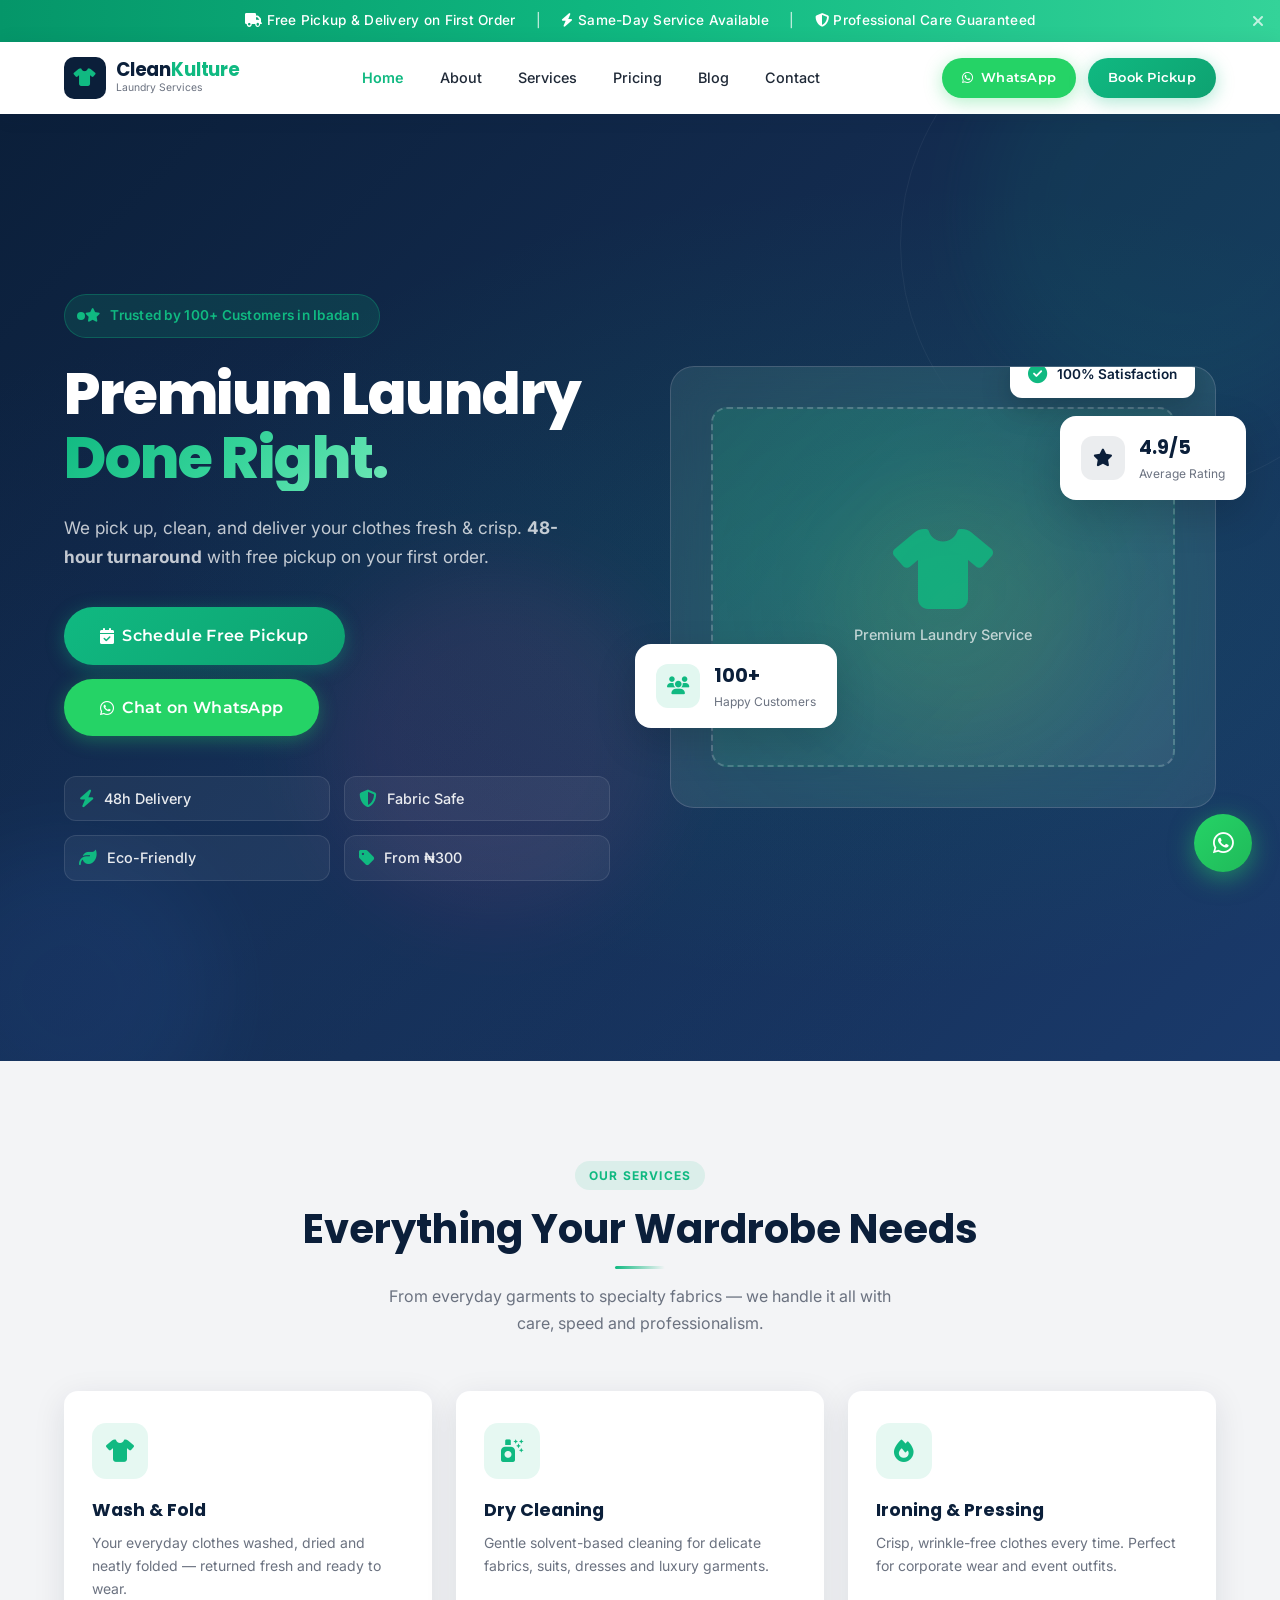
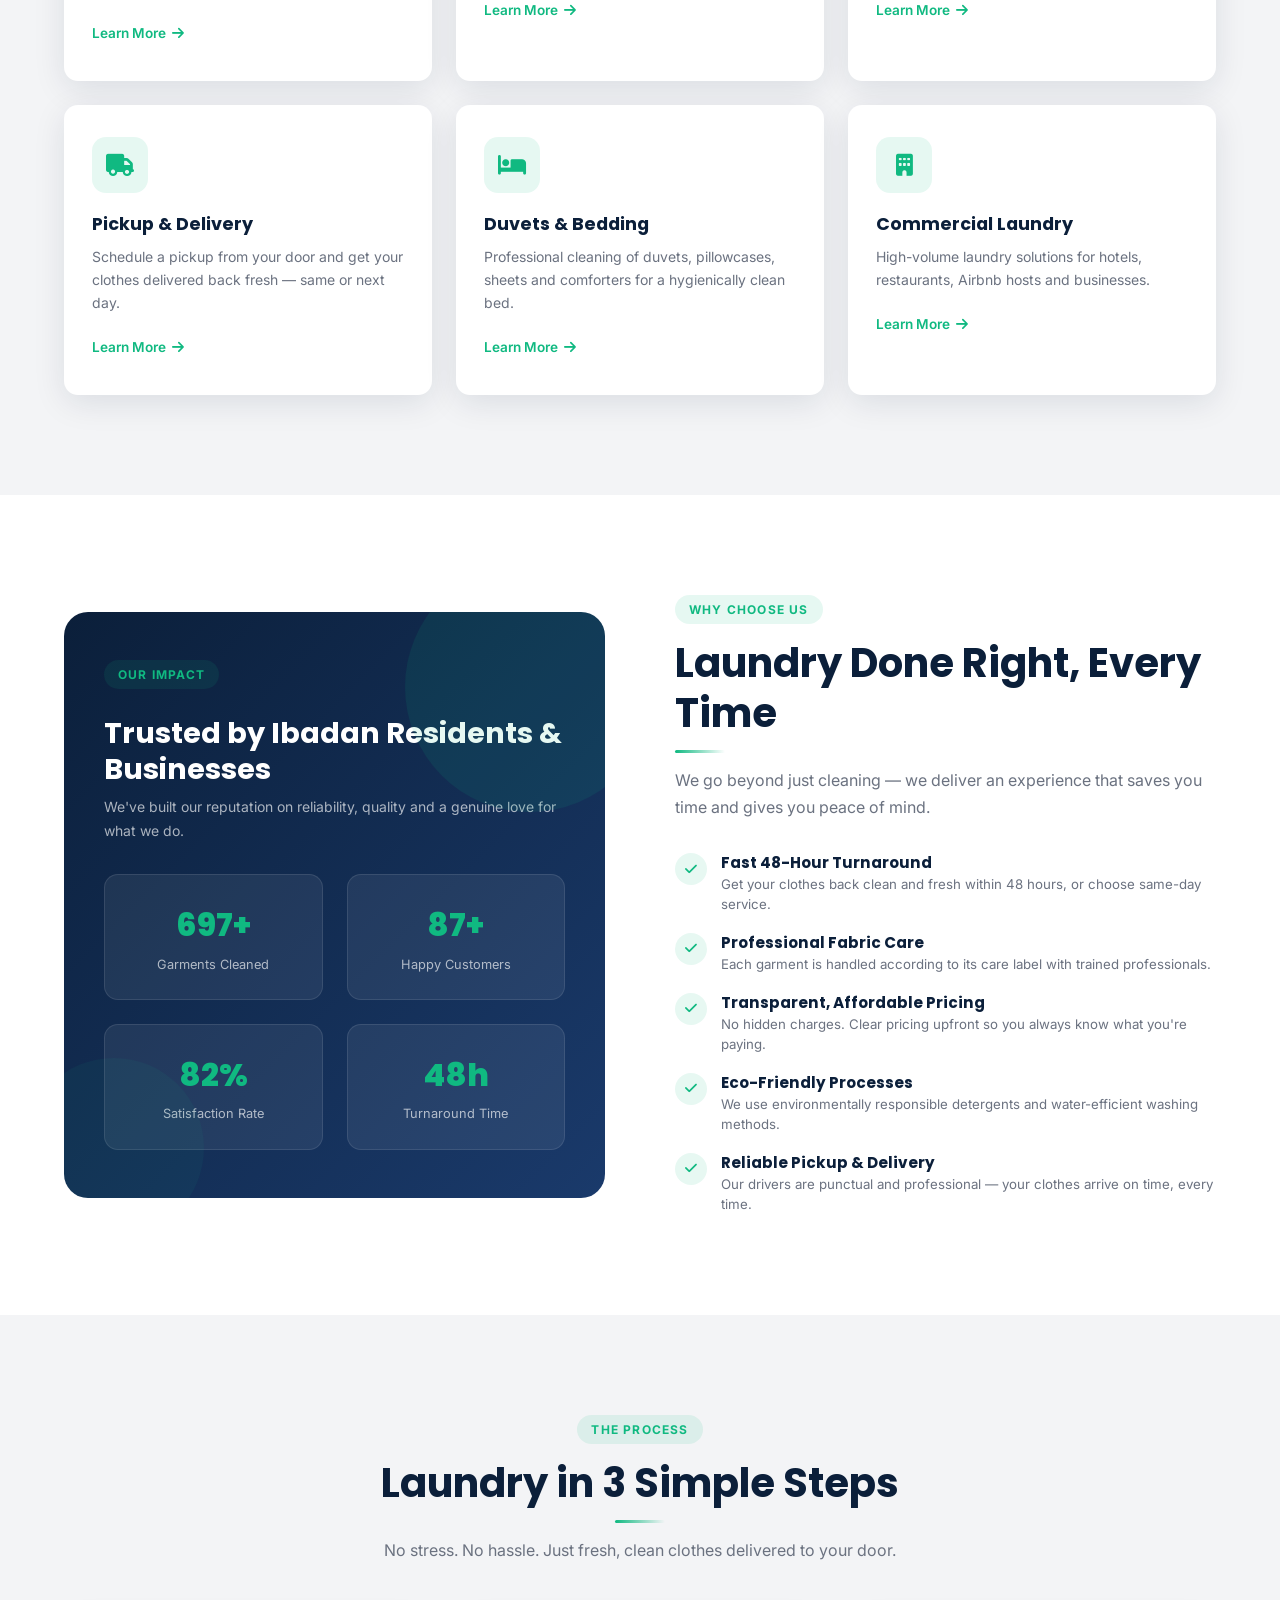
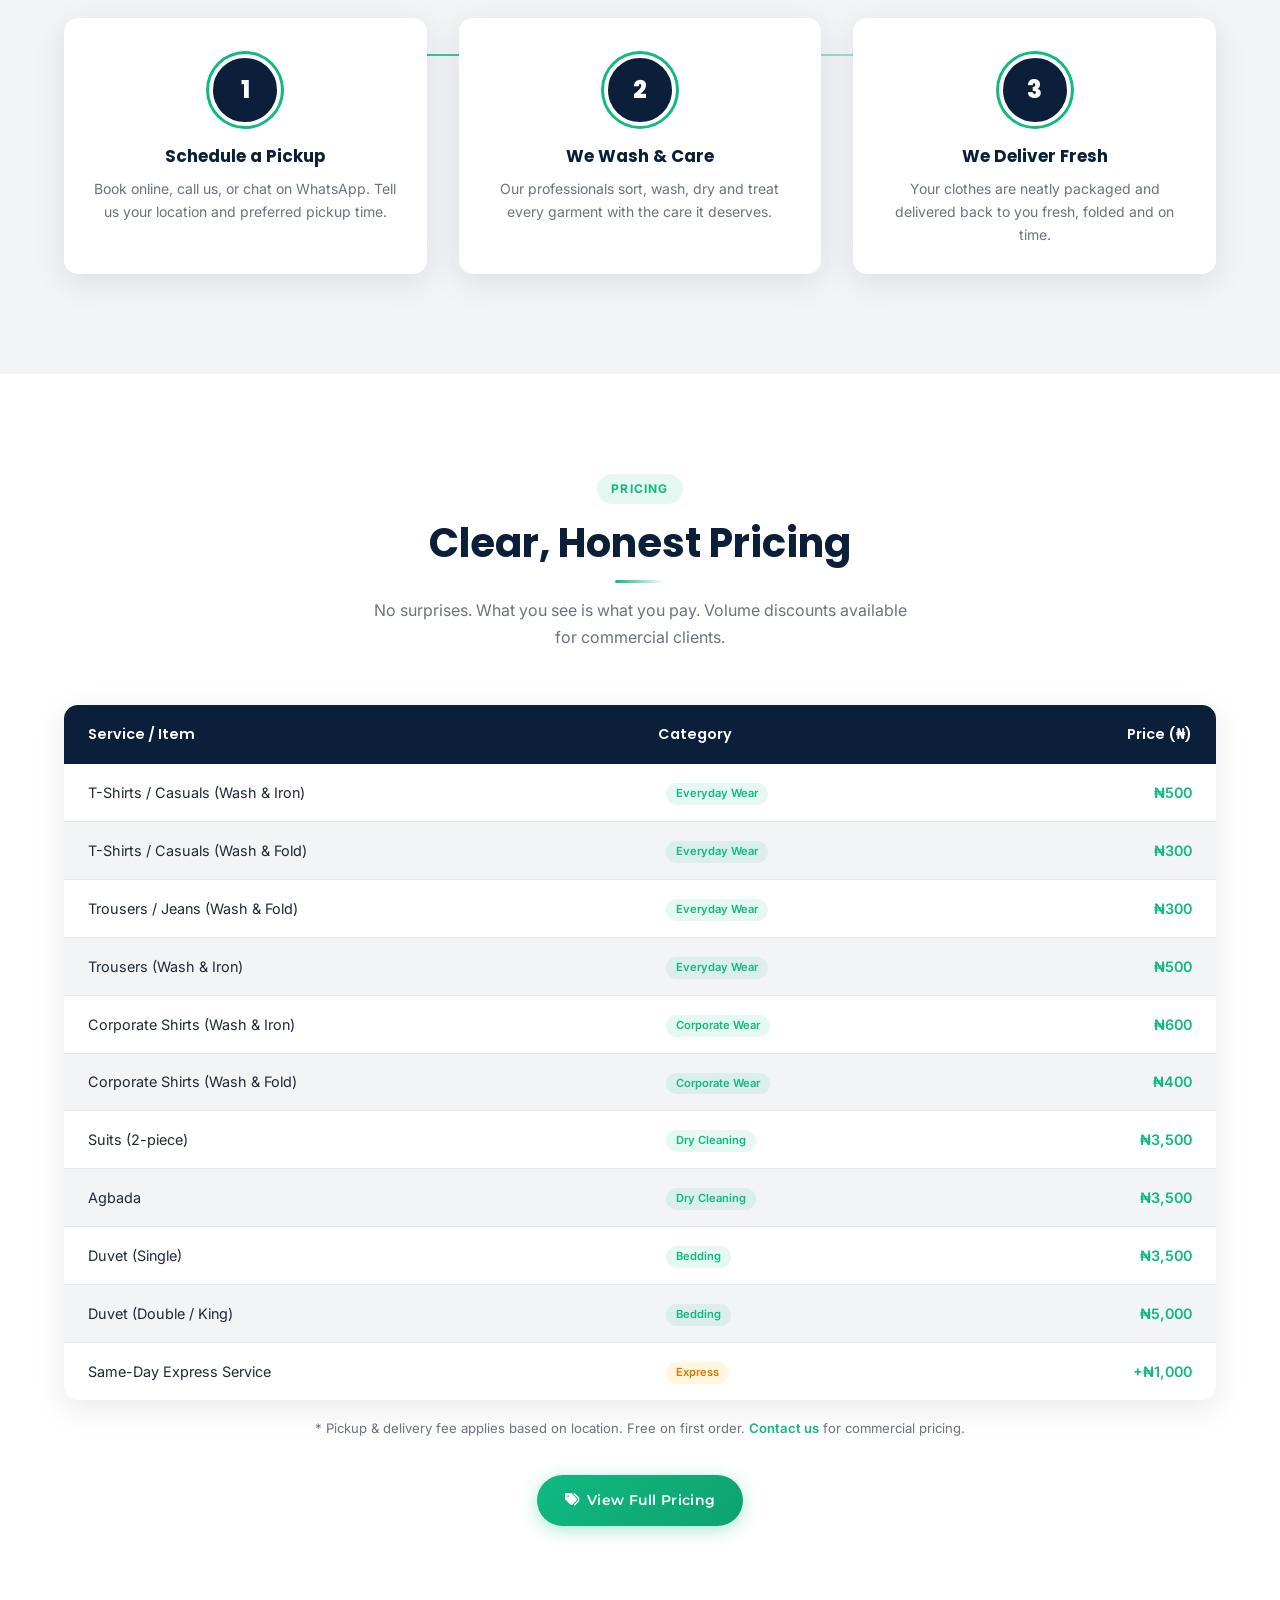
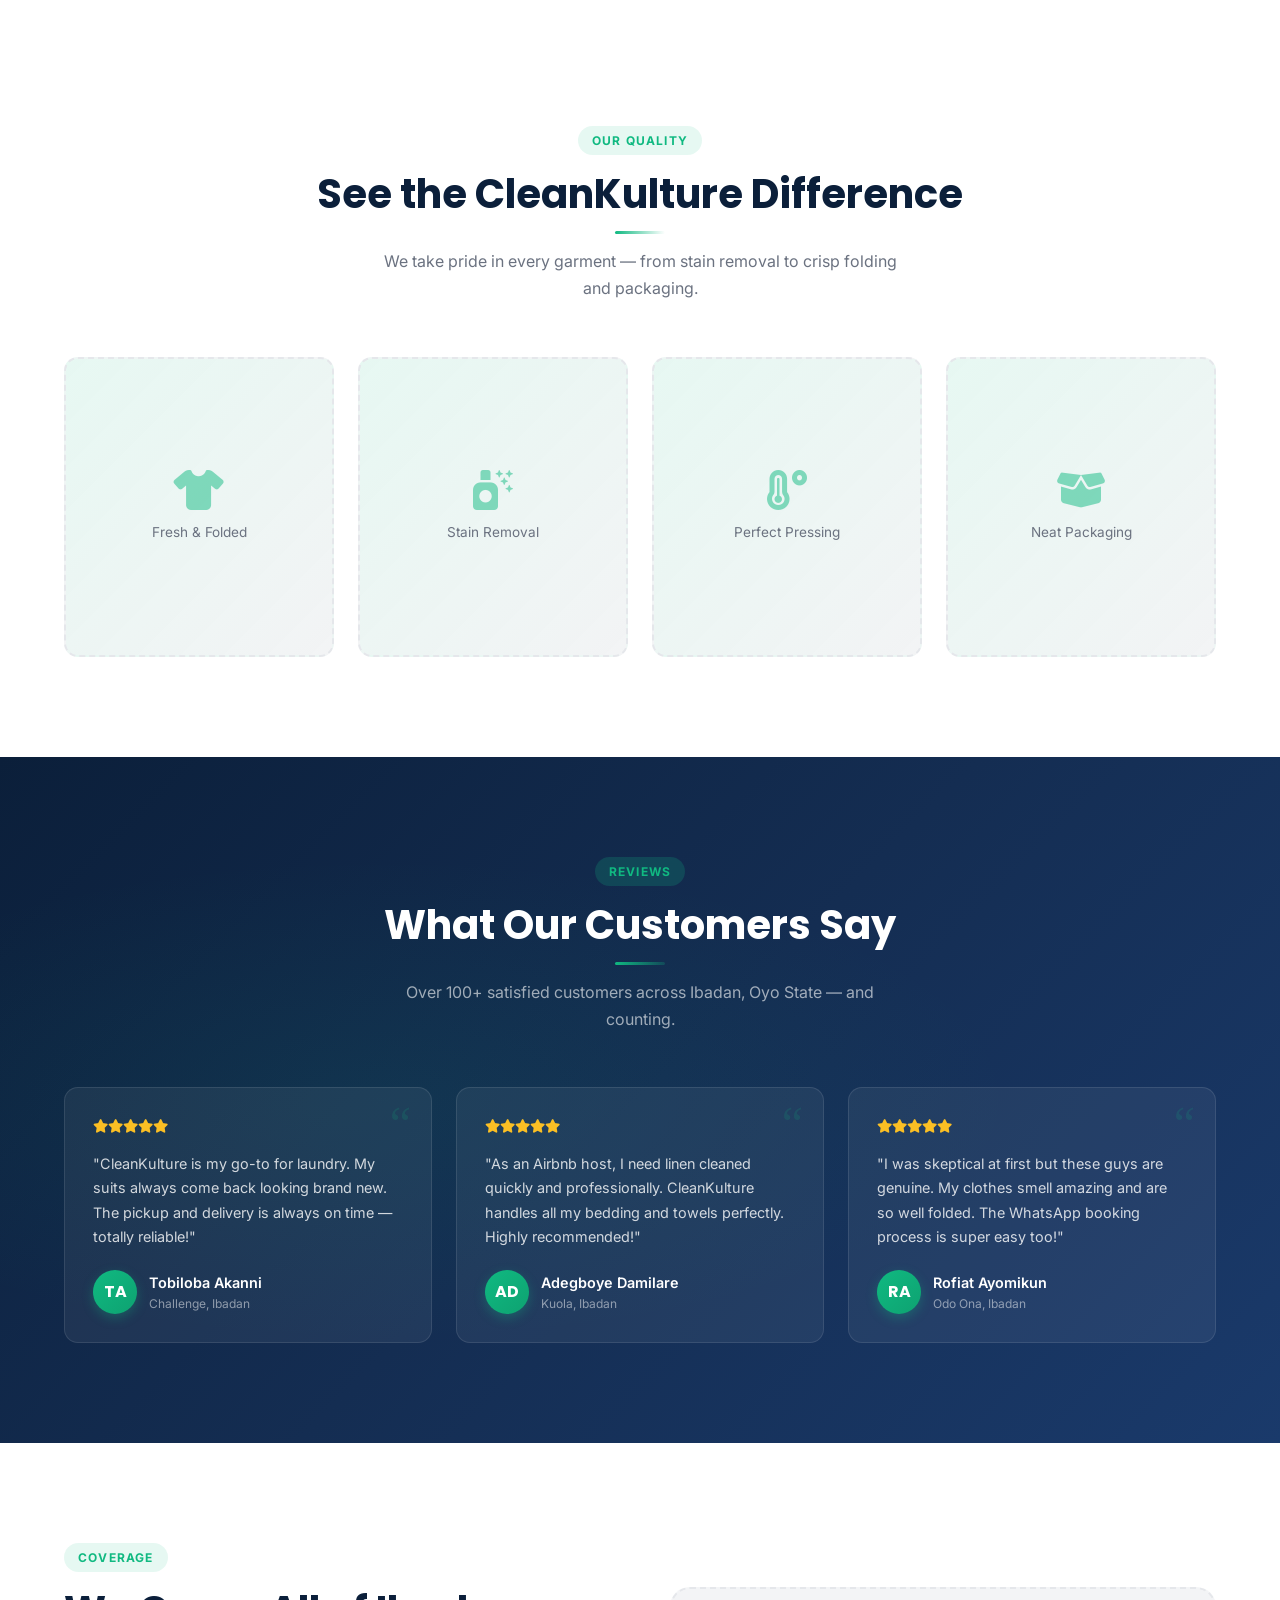
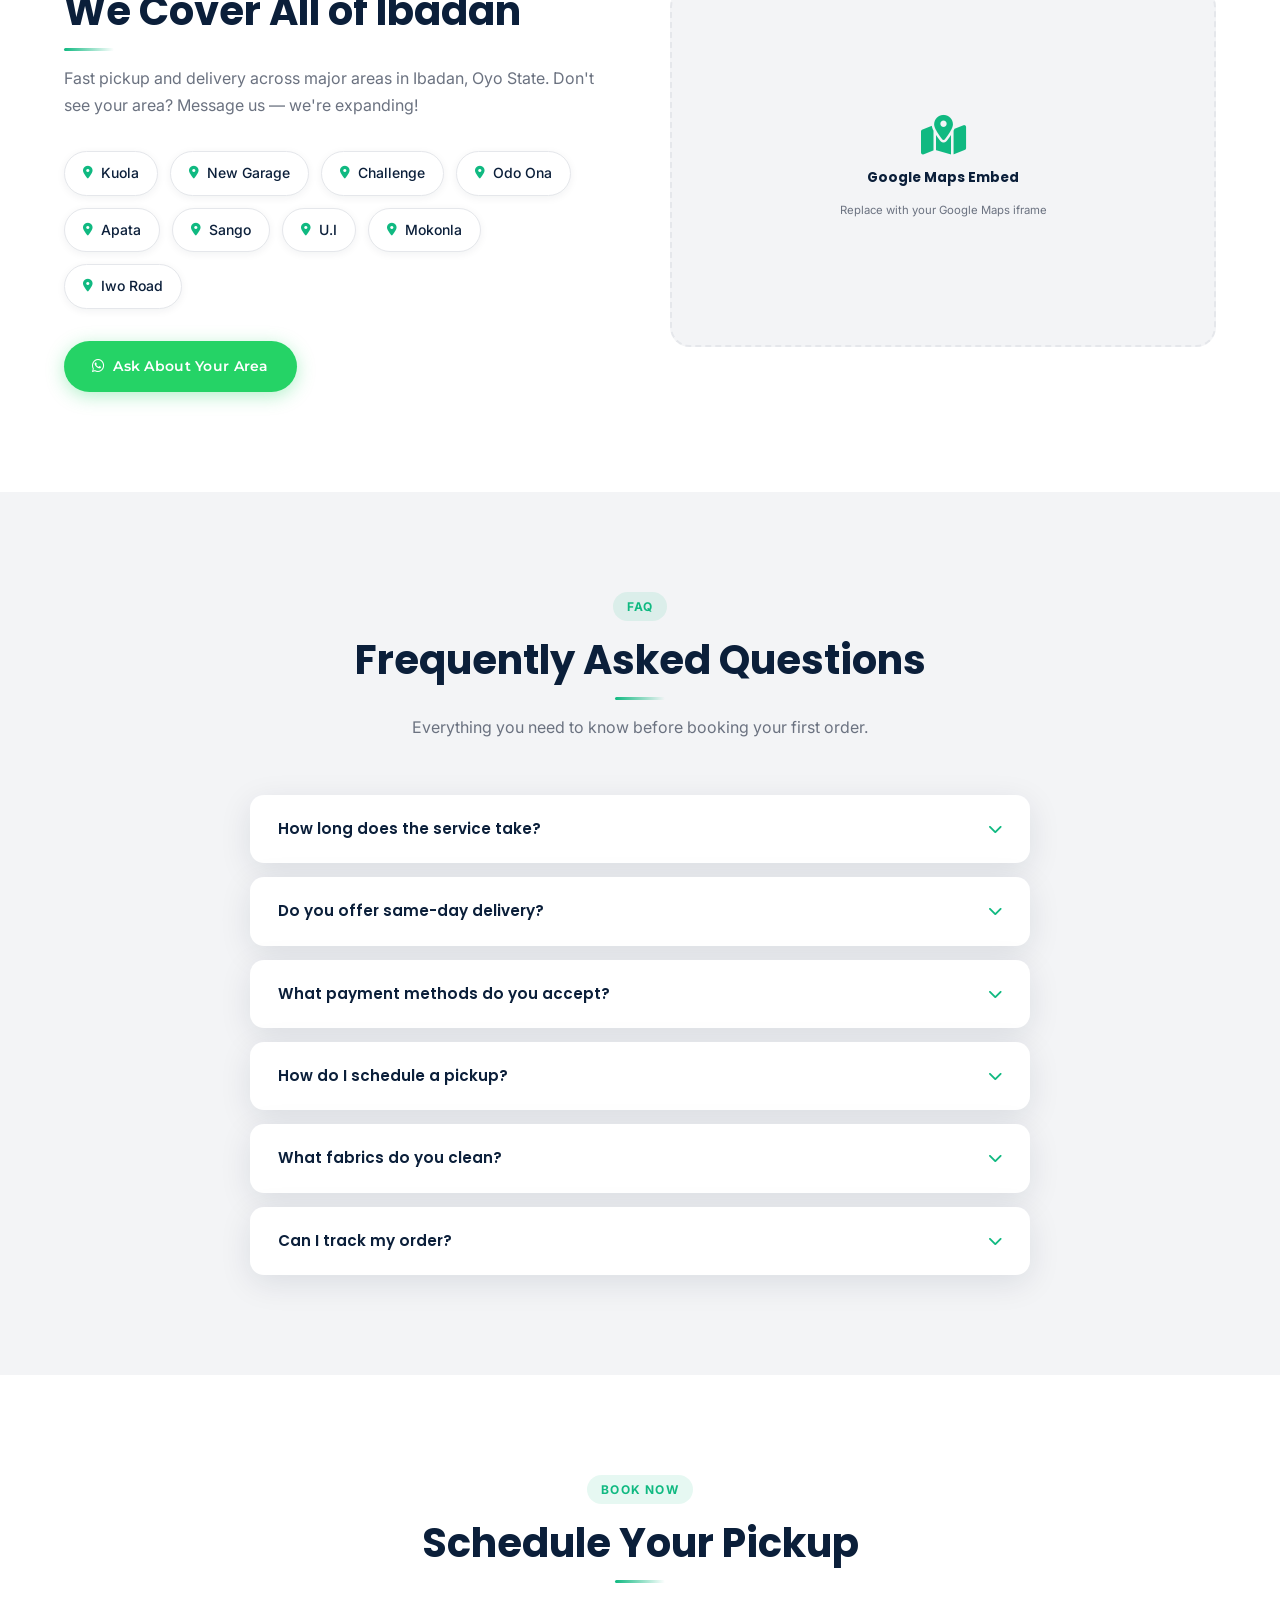
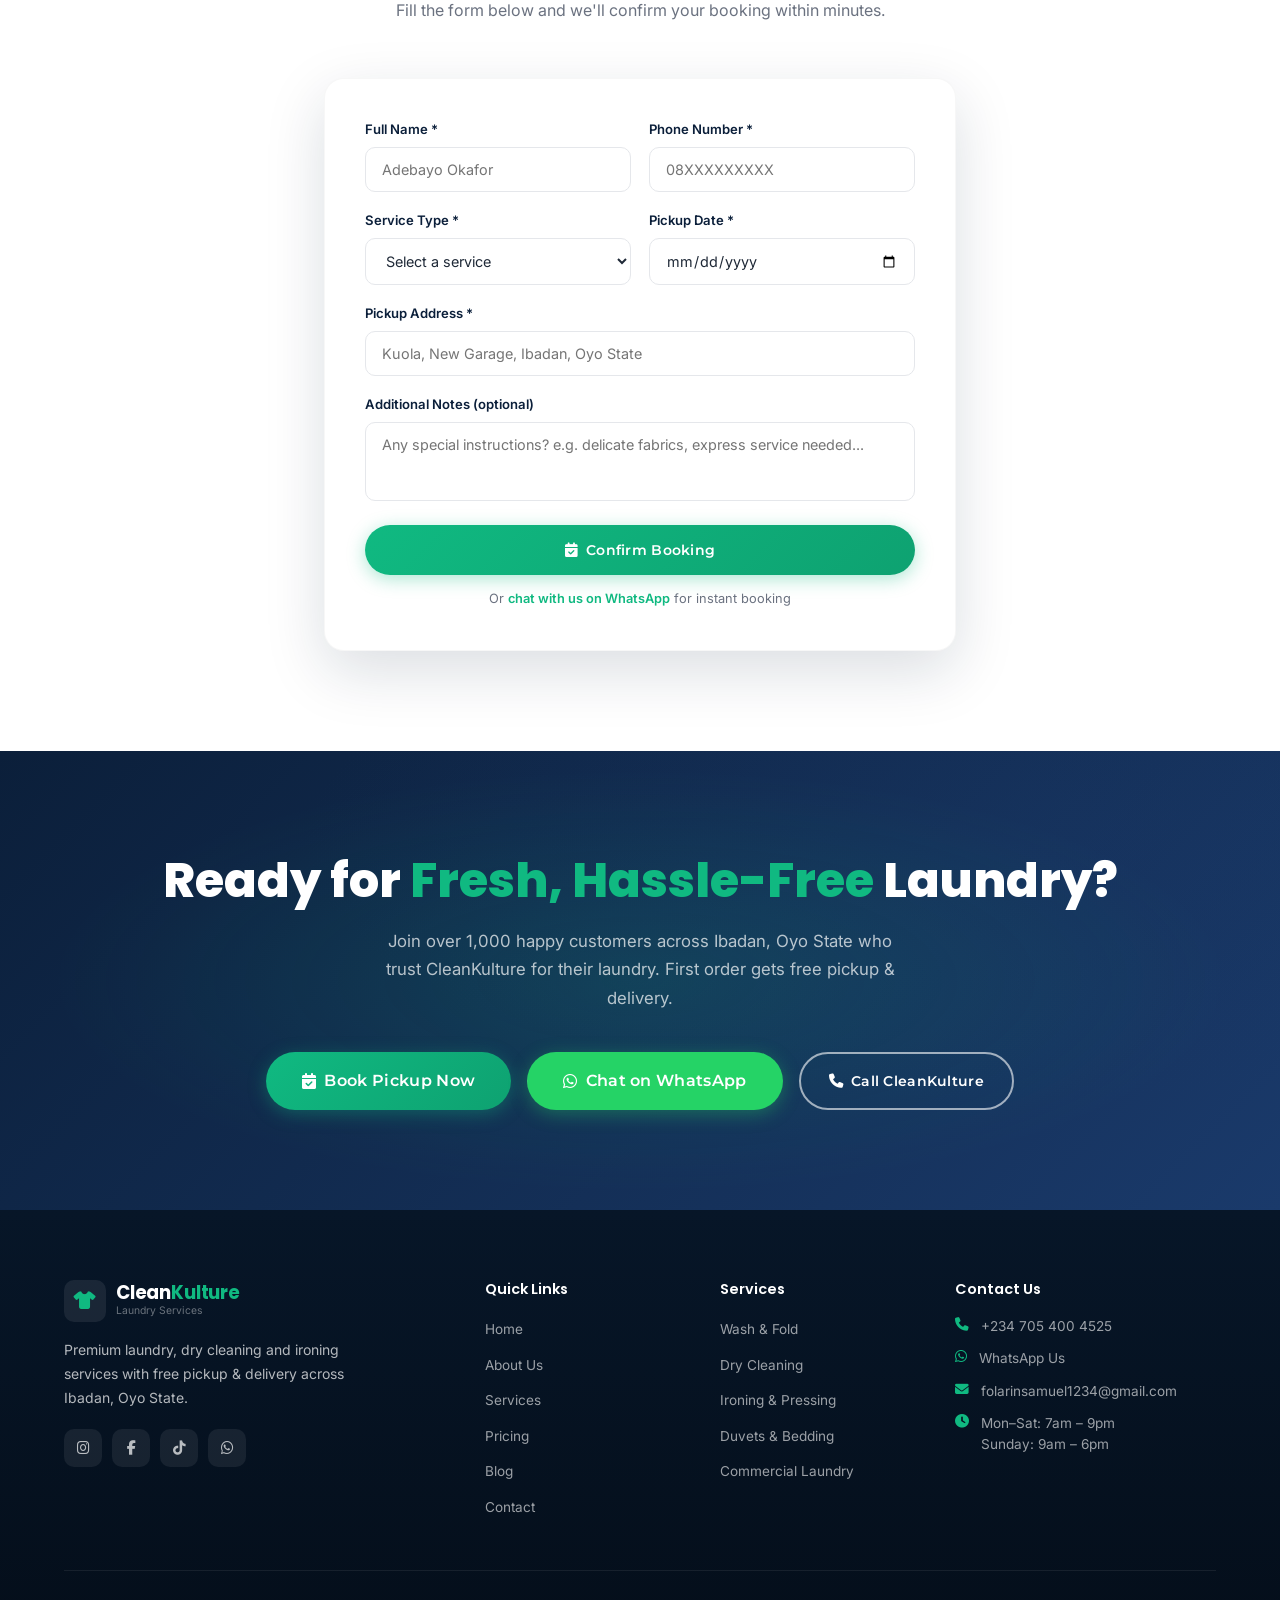
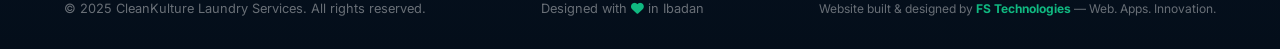
==== commit 46c431cf: "Optimized website for perfect mobile responsiveness across all devices" ====
--- a/index.html
+++ b/index.html
@@ -2,7 +2,8 @@
 <html lang="en">
 <head>
   <meta charset="UTF-8" />
-  <meta name="viewport" content="width=device-width, initial-scale=1.0" />
+  <meta name="viewport" content="width=device-width, initial-scale=1.0, maximum-scale=5.0, user-scalable=yes" />
+  <meta name="theme-color" content="#0B1F3A" />
   <title>CleanKulture Laundry Services — Premium Laundry & Dry Cleaning in Ibadan, Oyo State</title>
   <meta name="description" content="Premium laundry, dry cleaning and ironing services in Ibadan, Oyo State. Free pickup & delivery to Kuola, Challenge, Apata, Sango, U.I, Iwo Road & more. Book now!">
   <meta name="keywords" content="laundry service in Ibadan, dry cleaning in Ibadan, laundry pickup Ibadan, affordable laundry Ibadan, same-day laundry Ibadan, Oyo State laundry">
--- a/css/style.css
+++ b/css/style.css
@@ -1512,6 +1512,26 @@
   .form-group.full { grid-column: 1; }
   
   .page-header { padding: 90px 0 60px; }
+
+  /* Mobile viewport height fix */
+  .hero {
+    min-height: -webkit-fill-available;
+  }
+
+  /* Prevent horizontal scroll */
+  body {
+    overflow-x: hidden;
+  }
+
+  /* Improve touch targets */
+  .btn {
+    min-height: 44px;
+  }
+
+  /* Better spacing for mobile */
+  .mt-32 {
+    margin-top: 24px;
+  }
 }
 
 @media (max-width: 480px) {
--- a/css/enhancements.css
+++ b/css/enhancements.css
@@ -336,20 +336,42 @@
   .trust-indicators {
     grid-template-columns: repeat(2, 1fr);
   }
+
+  .hero-title {
+    font-size: 3rem;
+  }
 }
 
 @media (max-width: 768px) {
   .hero {
     min-height: auto;
-    padding: 80px 0 60px;
+    padding: 100px 0 60px;
+  }
+
+  .hero-grid {
+    grid-template-columns: 1fr;
+    gap: 40px;
+    padding: 40px 0;
   }
 
   .hero-title {
     font-size: 2.2rem;
+    line-height: 1.15;
+  }
+
+  .hero-sub {
+    font-size: 1rem;
+    margin-bottom: 24px;
+  }
+
+  .hero-badge {
+    font-size: 0.75rem;
+    padding: 8px 16px;
   }
 
   .hero-ctas {
     flex-direction: column;
+    gap: 12px;
   }
 
   .hero-ctas .btn {
@@ -359,13 +381,364 @@
 
   .trust-indicators {
     grid-template-columns: 1fr;
+    gap: 10px;
+  }
+
+  .trust-item {
+    font-size: 0.85rem;
+    padding: 10px 12px;
+  }
+
+  .hero-visual {
+    order: -1;
+    margin-bottom: 20px;
+  }
+
+  .hero-card-main {
+    padding: 24px;
+  }
+
+  .hero-img-wrap {
+    height: 250px;
+  }
+
+  .hero-img-wrap i {
+    font-size: 3.5rem;
   }
 
   .stat-card {
     display: none;
   }
 
+  .floating-badge {
+    display: none;
+  }
+
   .floating-shape {
+    opacity: 0.05;
+  }
+
+  /* Mobile Navigation Improvements */
+  .mobile-nav {
+    max-height: 100vh;
+    overflow-y: auto;
+  }
+
+  .mobile-nav ul {
+    padding: 20px 0;
+  }
+
+  .mobile-nav ul li a {
+    padding: 14px 24px;
+    font-size: 1rem;
+  }
+
+  .mobile-ctas {
+    padding: 20px 24px;
+    flex-direction: column;
+    gap: 12px;
+  }
+
+  .mobile-ctas .btn {
+    width: 100%;
+    justify-content: center;
+  }
+
+  /* Announcement Bar Mobile */
+  .announce-bar {
+    font-size: 0.75rem;
+    padding: 8px 12px;
+  }
+
+  .announce-bar i {
+    font-size: 0.7rem;
+  }
+
+  /* Section Padding Mobile */
+  section {
+    padding: 60px 0;
+  }
+
+  .section-title {
+    font-size: 1.8rem;
+  }
+
+  .section-sub {
+    font-size: 0.95rem;
+  }
+
+  /* Services Grid Mobile */
+  .services-grid {
+    grid-template-columns: 1fr;
+    gap: 20px;
+  }
+
+  .service-card {
+    padding: 24px;
+  }
+
+  /* Reviews Mobile */
+  .reviews-grid {
+    grid-template-columns: 1fr;
+  }
+
+  .review-card {
+    padding: 24px;
+  }
+
+  /* Steps Mobile */
+  .steps-grid {
+    grid-template-columns: 1fr;
+    gap: 30px;
+  }
+
+  /* Stats Grid Mobile */
+  .stats-grid {
+    grid-template-columns: repeat(2, 1fr);
+    gap: 16px;
+  }
+
+  .stat-box {
+    padding: 16px;
+  }
+
+  .stat-box .num {
+    font-size: 1.5rem;
+  }
+
+  /* Pricing Table Mobile */
+  .pricing-table {
+    font-size: 0.85rem;
+  }
+
+  .pricing-table thead {
     display: none;
   }
-}
+
+  .pricing-table tbody tr {
+    display: block;
+    margin-bottom: 16px;
+    border: 1px solid rgba(0, 0, 0, 0.1);
+    border-radius: 12px;
+    padding: 16px;
+    background: #ffffff;
+  }
+
+  .pricing-table td {
+    display: block;
+    padding: 8px 0;
+    text-align: left !important;
+    border: none;
+  }
+
+  .pricing-table td:first-child {
+    font-weight: 600;
+    padding-top: 0;
+  }
+
+  .pricing-table td:last-child {
+    font-size: 1.1rem;
+    font-weight: 700;
+    color: #10B981;
+    padding-bottom: 0;
+  }
+
+  /* Booking Form Mobile */
+  .booking-form-wrap {
+    padding: 24px;
+  }
+
+  .form-grid {
+    grid-template-columns: 1fr;
+  }
+
+  .form-group {
+    margin-bottom: 16px;
+  }
+
+  /* Area List Mobile */
+  .area-list {
+    gap: 10px;
+  }
+
+  .area-pill {
+    font-size: 0.85rem;
+    padding: 10px 16px;
+  }
+
+  /* Footer Mobile */
+  .footer-grid {
+    grid-template-columns: 1fr;
+    gap: 32px;
+  }
+
+  .footer-bottom {
+    flex-direction: column;
+    text-align: center;
+    gap: 12px;
+  }
+
+  /* FAQ Mobile */
+  .faq-item {
+    margin-bottom: 12px;
+  }
+
+  .faq-q {
+    padding: 16px;
+    font-size: 0.95rem;
+  }
+
+  .faq-a {
+    padding: 16px;
+    font-size: 0.9rem;
+  }
+
+  /* Final CTA Mobile */
+  .final-cta {
+    padding: 60px 24px;
+  }
+
+  .final-cta h2 {
+    font-size: 1.8rem;
+  }
+
+  .final-cta p {
+    font-size: 0.95rem;
+  }
+
+  .cta-btns {
+    flex-direction: column;
+  }
+
+  .cta-btns .btn {
+    width: 100%;
+    justify-content: center;
+  }
+}
+
+@media (max-width: 480px) {
+  .container {
+    padding: 0 16px;
+  }
+
+  .hero {
+    padding: 80px 0 50px;
+  }
+
+  .hero-title {
+    font-size: 1.9rem;
+  }
+
+  .hero-sub {
+    font-size: 0.95rem;
+  }
+
+  .hero-badge {
+    font-size: 0.7rem;
+    padding: 7px 14px;
+  }
+
+  .trust-item {
+    font-size: 0.8rem;
+    padding: 8px 10px;
+  }
+
+  .trust-item i {
+    font-size: 0.9rem;
+  }
+
+  .section-title {
+    font-size: 1.6rem;
+  }
+
+  .section-sub {
+    font-size: 0.9rem;
+  }
+
+  section {
+    padding: 50px 0;
+  }
+
+  .service-card {
+    padding: 20px;
+  }
+
+  .svc-icon {
+    width: 60px;
+    height: 60px;
+  }
+
+  .svc-icon i {
+    font-size: 1.5rem;
+  }
+
+  .review-card {
+    padding: 20px;
+  }
+
+  .review-text {
+    font-size: 0.9rem;
+  }
+
+  .step-card {
+    padding: 24px;
+  }
+
+  .step-num {
+    width: 50px;
+    height: 50px;
+    font-size: 1.3rem;
+  }
+
+  .btn-lg {
+    padding: 14px 24px;
+    font-size: 0.95rem;
+  }
+
+  .quality-grid {
+    grid-template-columns: 1fr;
+  }
+
+  .quality-card {
+    height: 180px;
+  }
+
+  .floating-wa {
+    width: 50px;
+    height: 50px;
+  }
+
+  .floating-wa i {
+    font-size: 1.5rem;
+  }
+
+  .back-to-top {
+    width: 40px;
+    height: 40px;
+  }
+}
+
+/* Extra Small Devices */
+@media (max-width: 360px) {
+  .hero-title {
+    font-size: 1.7rem;
+  }
+
+  .hero-sub {
+    font-size: 0.9rem;
+  }
+
+  .btn {
+    padding: 12px 20px;
+    font-size: 0.85rem;
+  }
+
+  .btn-lg {
+    padding: 13px 22px;
+    font-size: 0.9rem;
+  }
+
+  .section-title {
+    font-size: 1.5rem;
+  }
+}
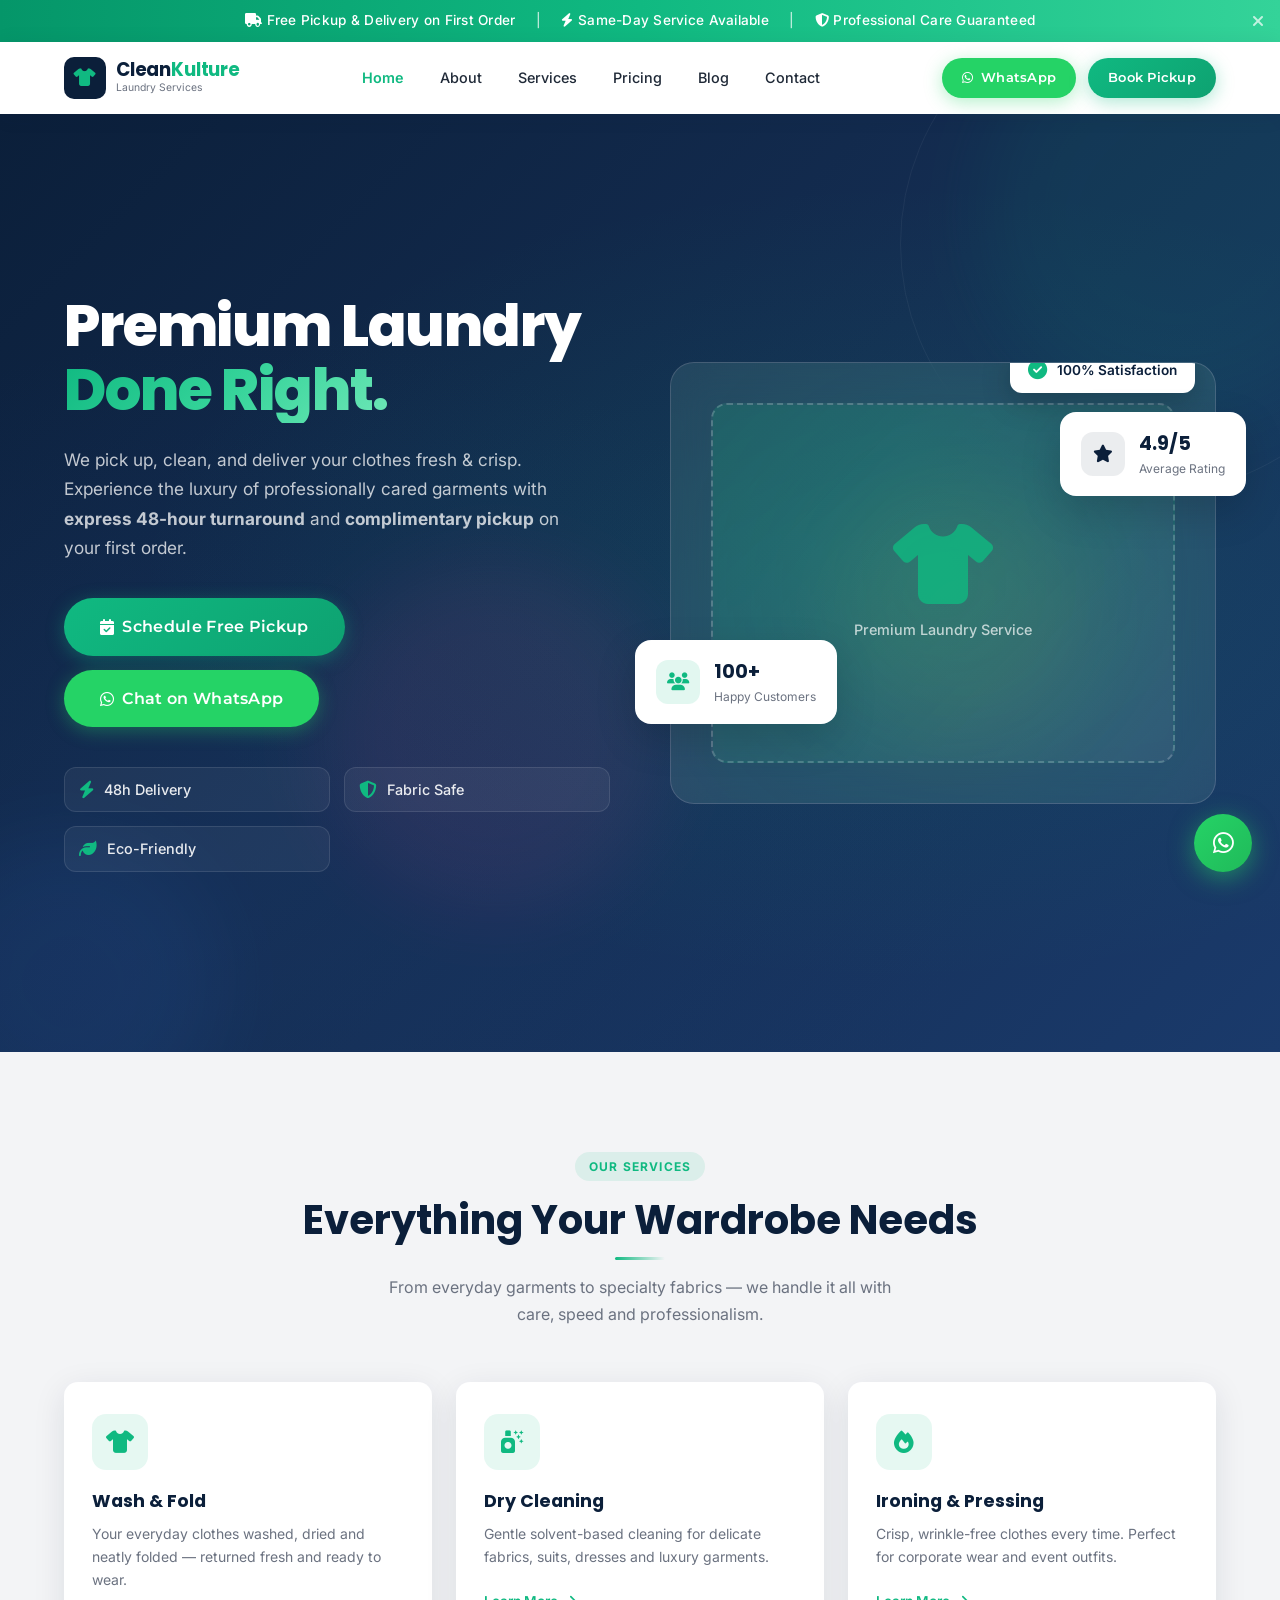
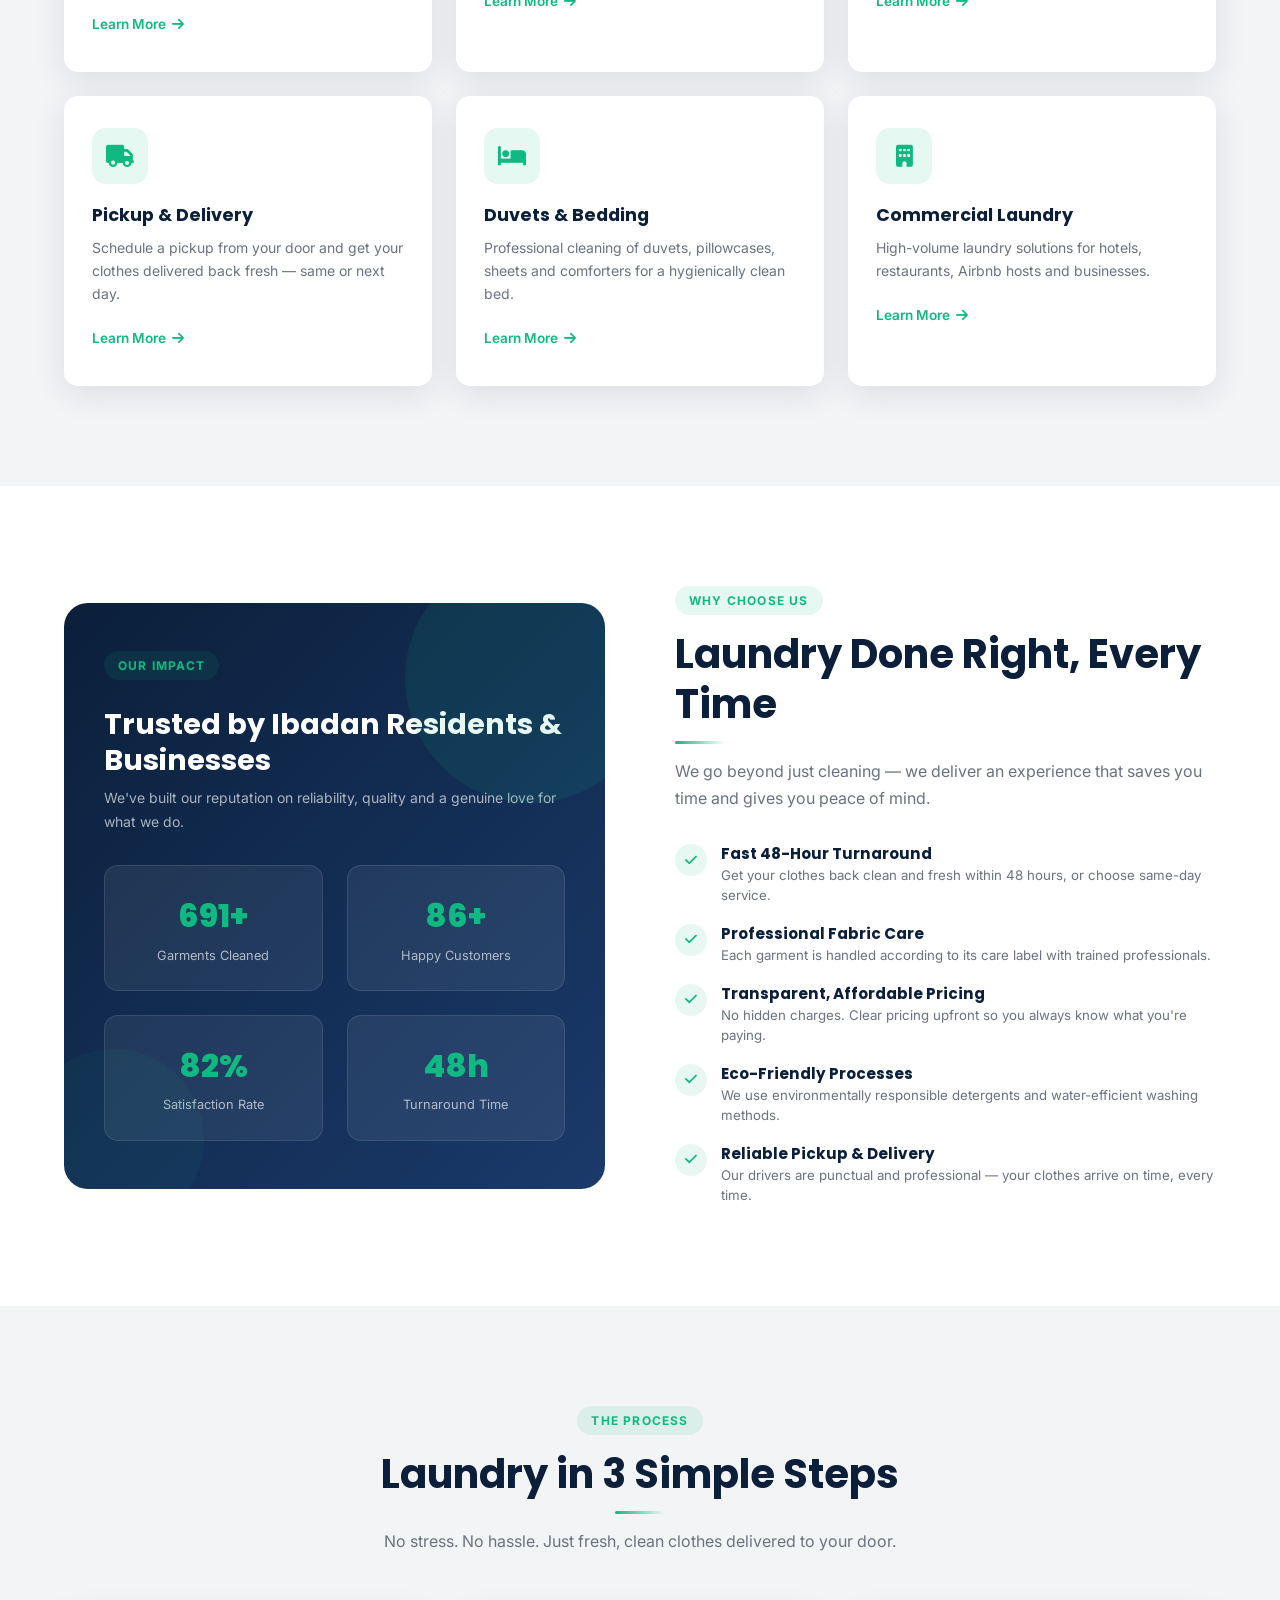
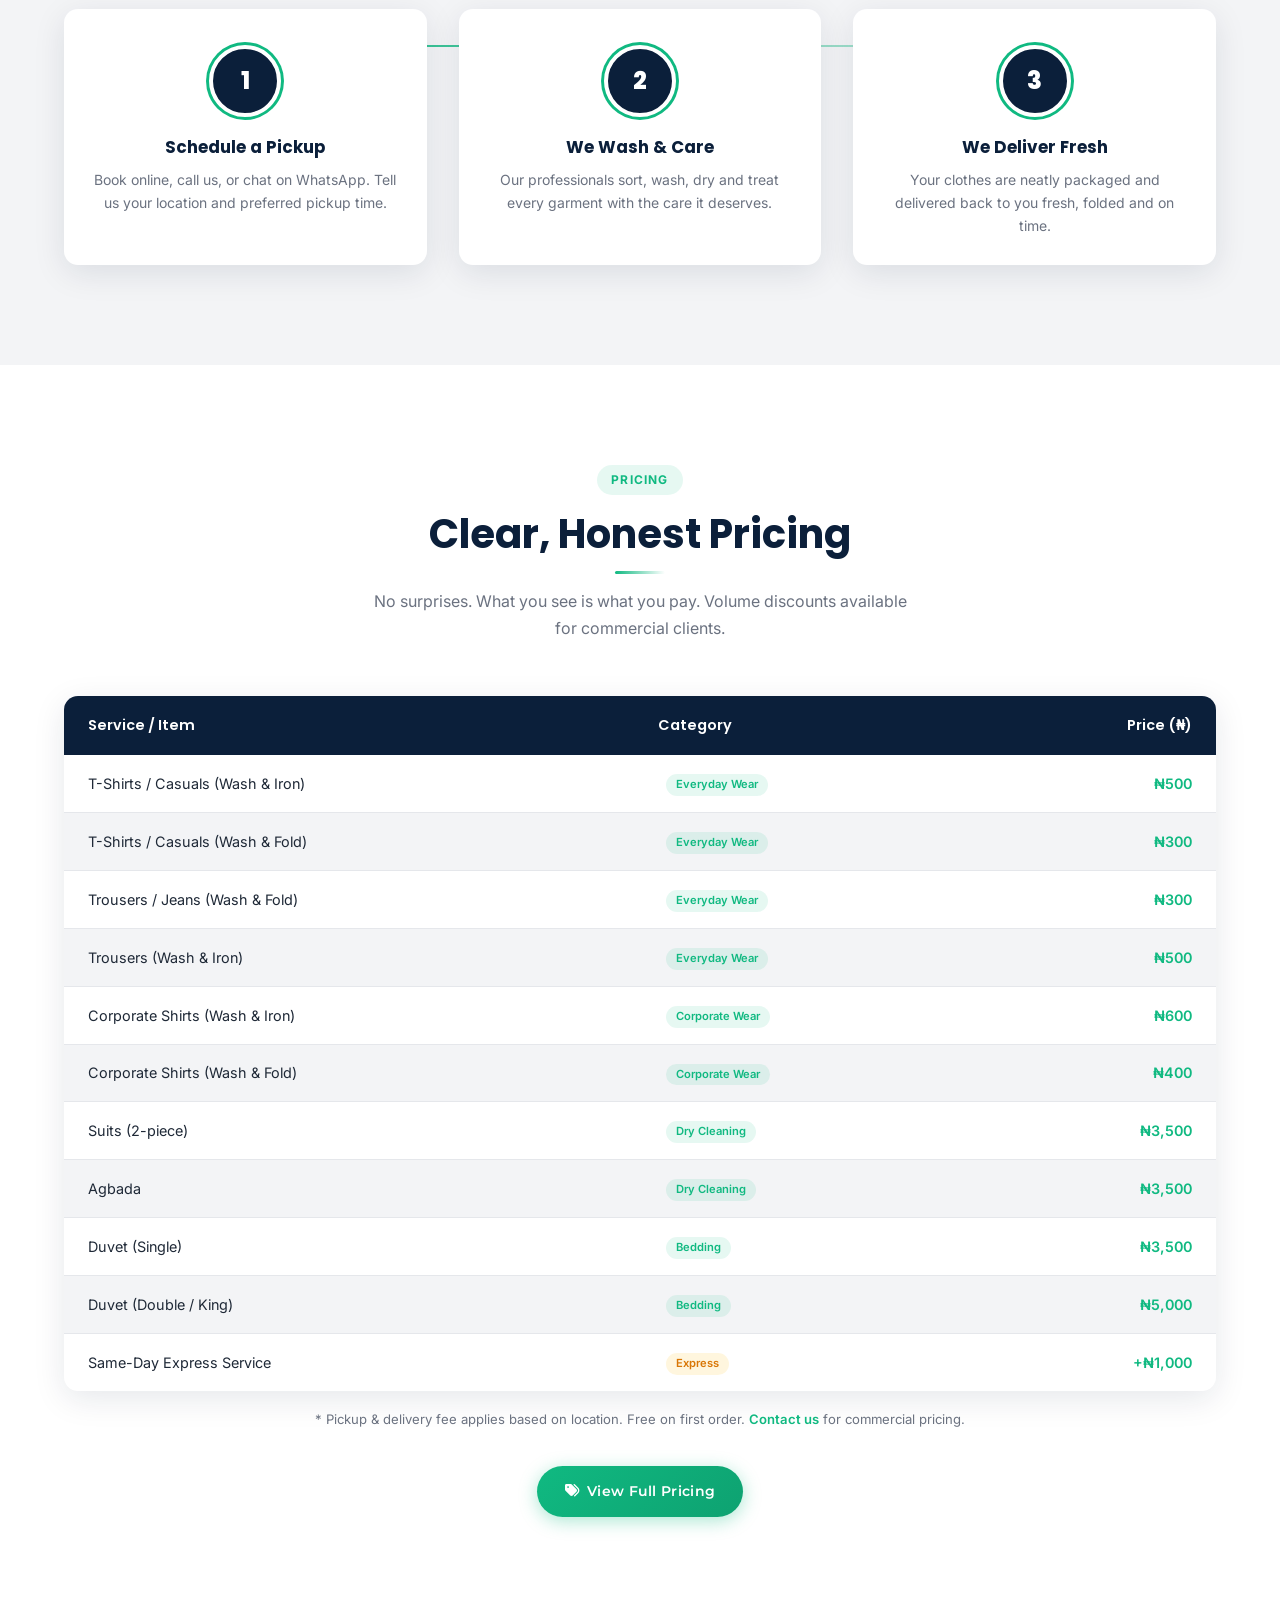
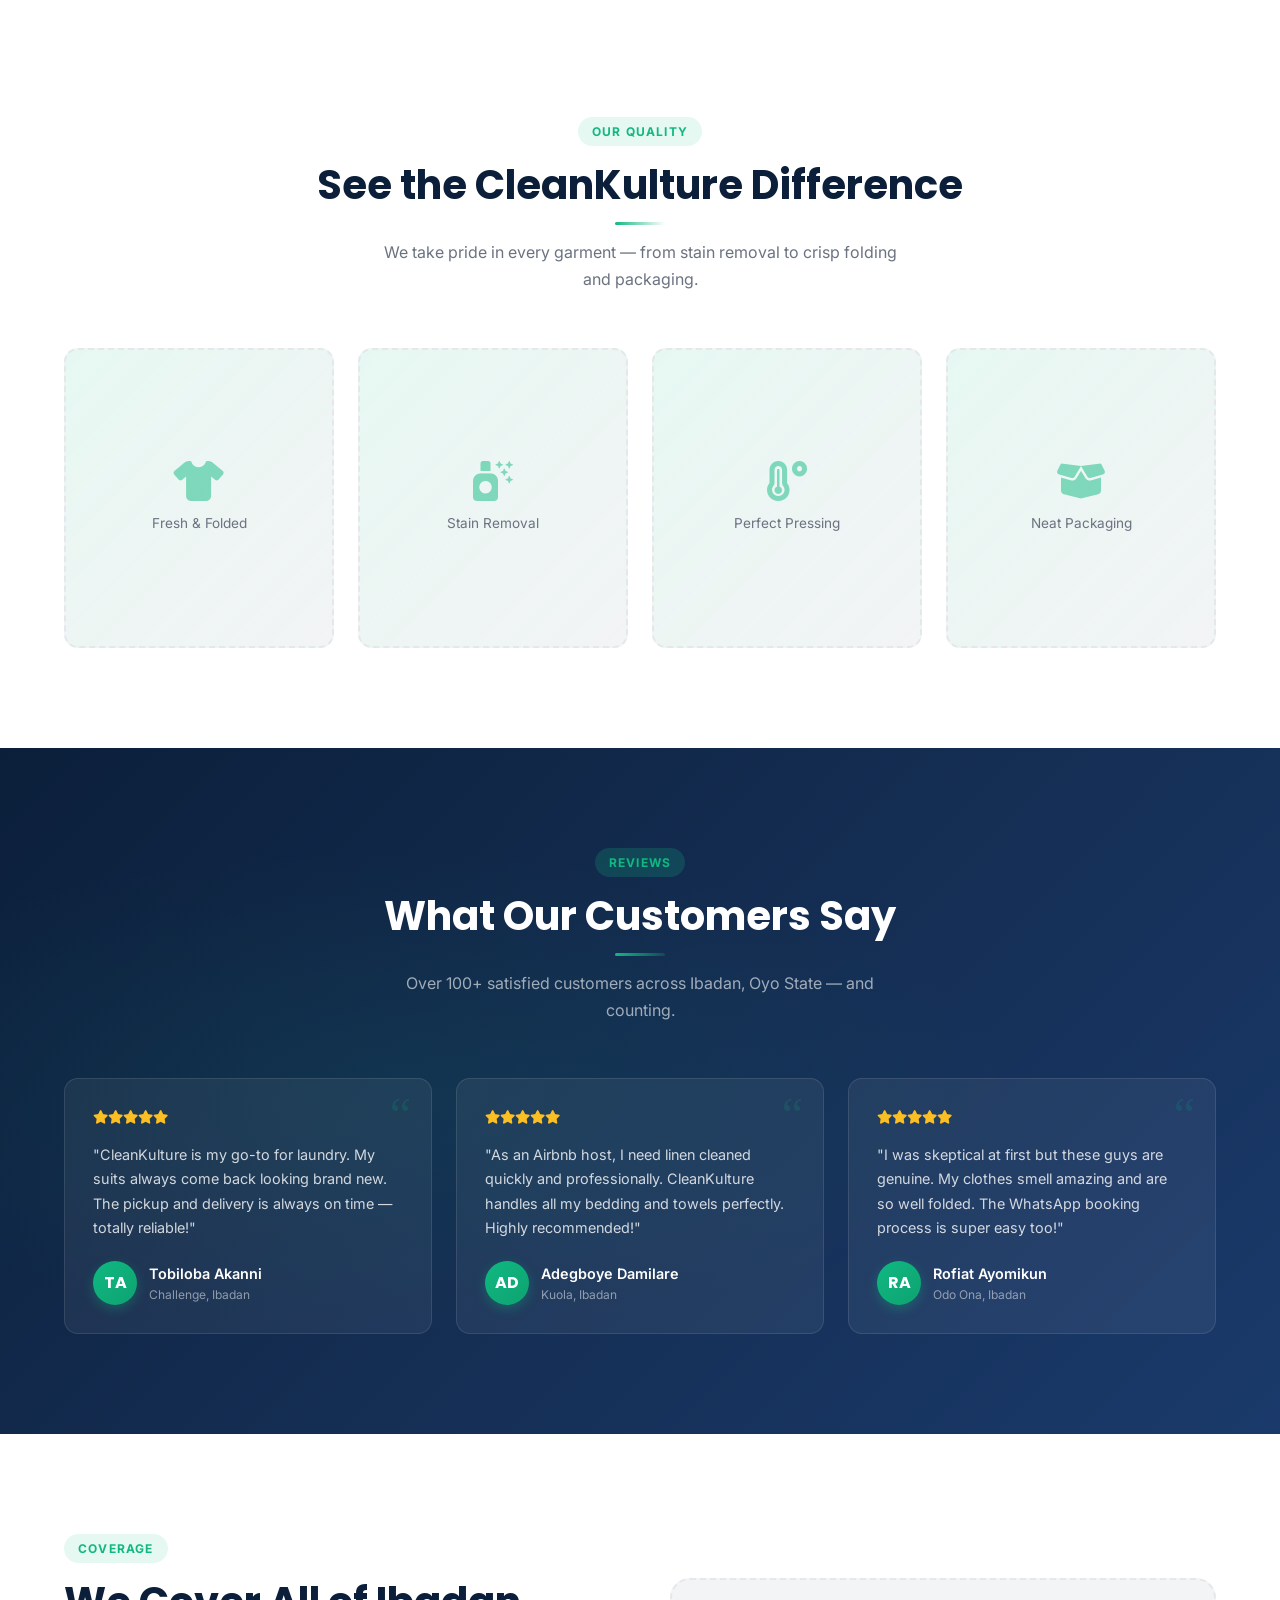
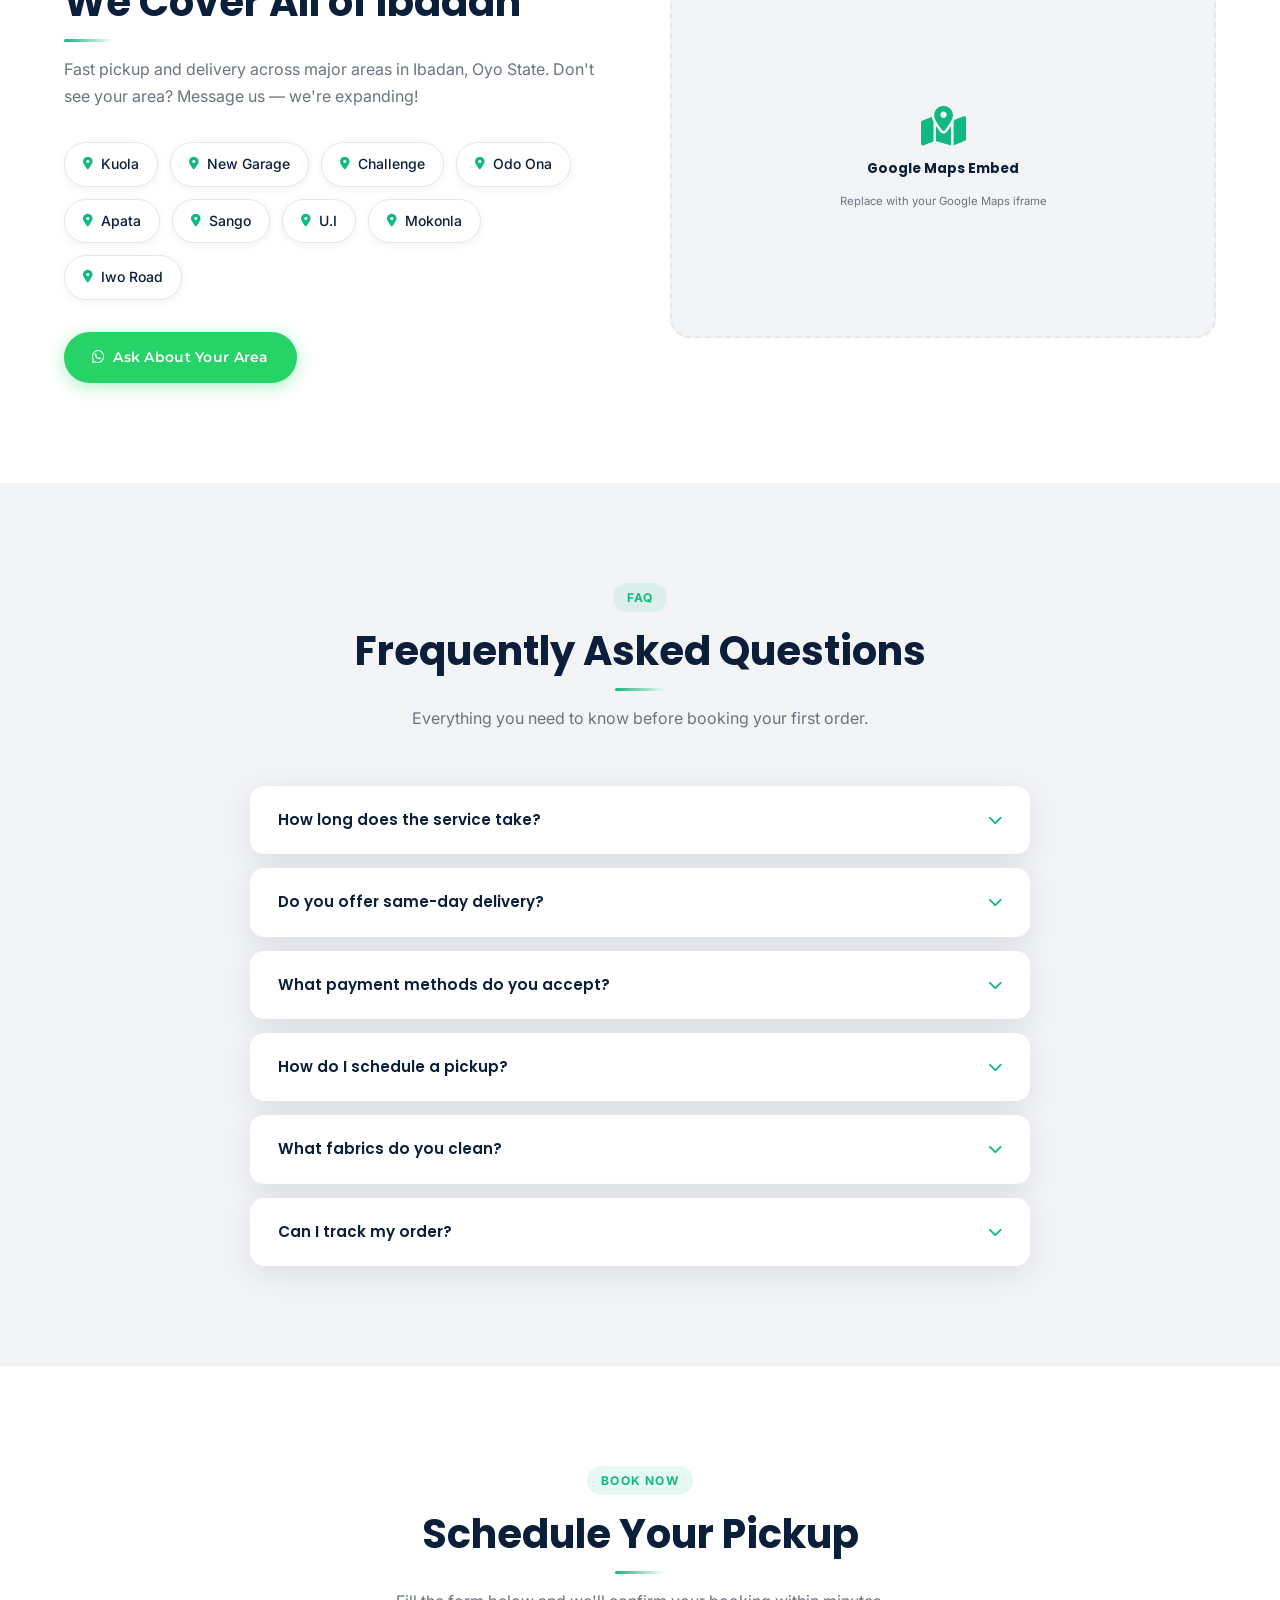
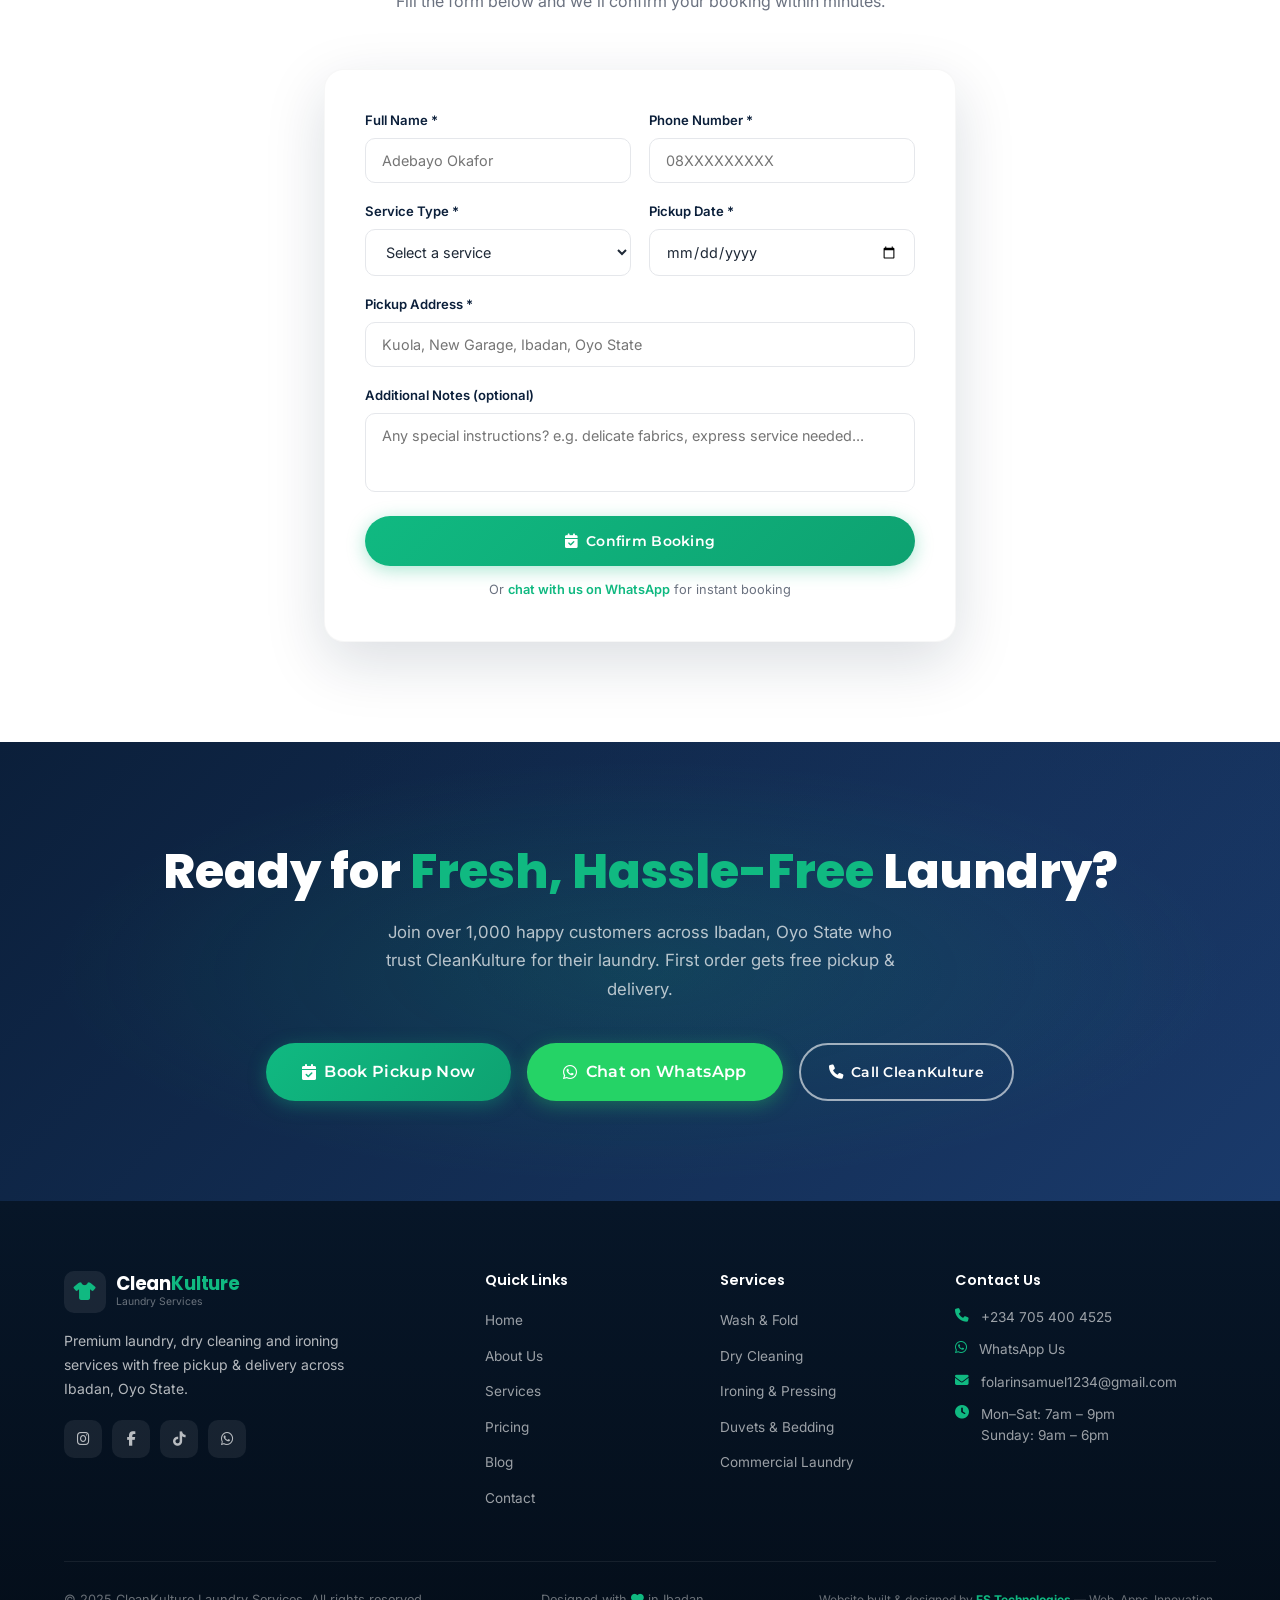
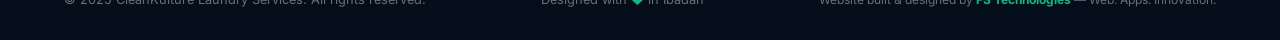
==== commit 03f40ac8: "Updated hero section: removed trust badge and pricing, enhanced subtitle copy" ====
--- a/index.html
+++ b/index.html
@@ -111,17 +111,13 @@
     <div class="container">
       <div class="hero-grid">
         <div class="hero-content">
-          <div class="hero-badge">
-            <span class="badge-pulse"></span>
-            <i class="fas fa-star"></i> Trusted by 100+ Customers in Ibadan
-          </div>
           <h1 class="hero-title">
             Premium Laundry<br>
             <span class="gradient-text">Done Right.</span>
           </h1>
           <p class="hero-sub">
             We pick up, clean, and deliver your clothes fresh & crisp. 
-            <strong>48-hour turnaround</strong> with free pickup on your first order.
+            Experience the luxury of professionally cared garments with <strong>express 48-hour turnaround</strong> and <strong>complimentary pickup</strong> on your first order.
           </p>
           <div class="hero-ctas">
             <a href="#book" class="btn btn-primary btn-lg">
@@ -143,10 +139,6 @@
             <div class="trust-item">
               <i class="fas fa-leaf"></i>
               <span>Eco-Friendly</span>
-            </div>
-            <div class="trust-item">
-              <i class="fas fa-tag"></i>
-              <span>From ₦300</span>
             </div>
           </div>
         </div>
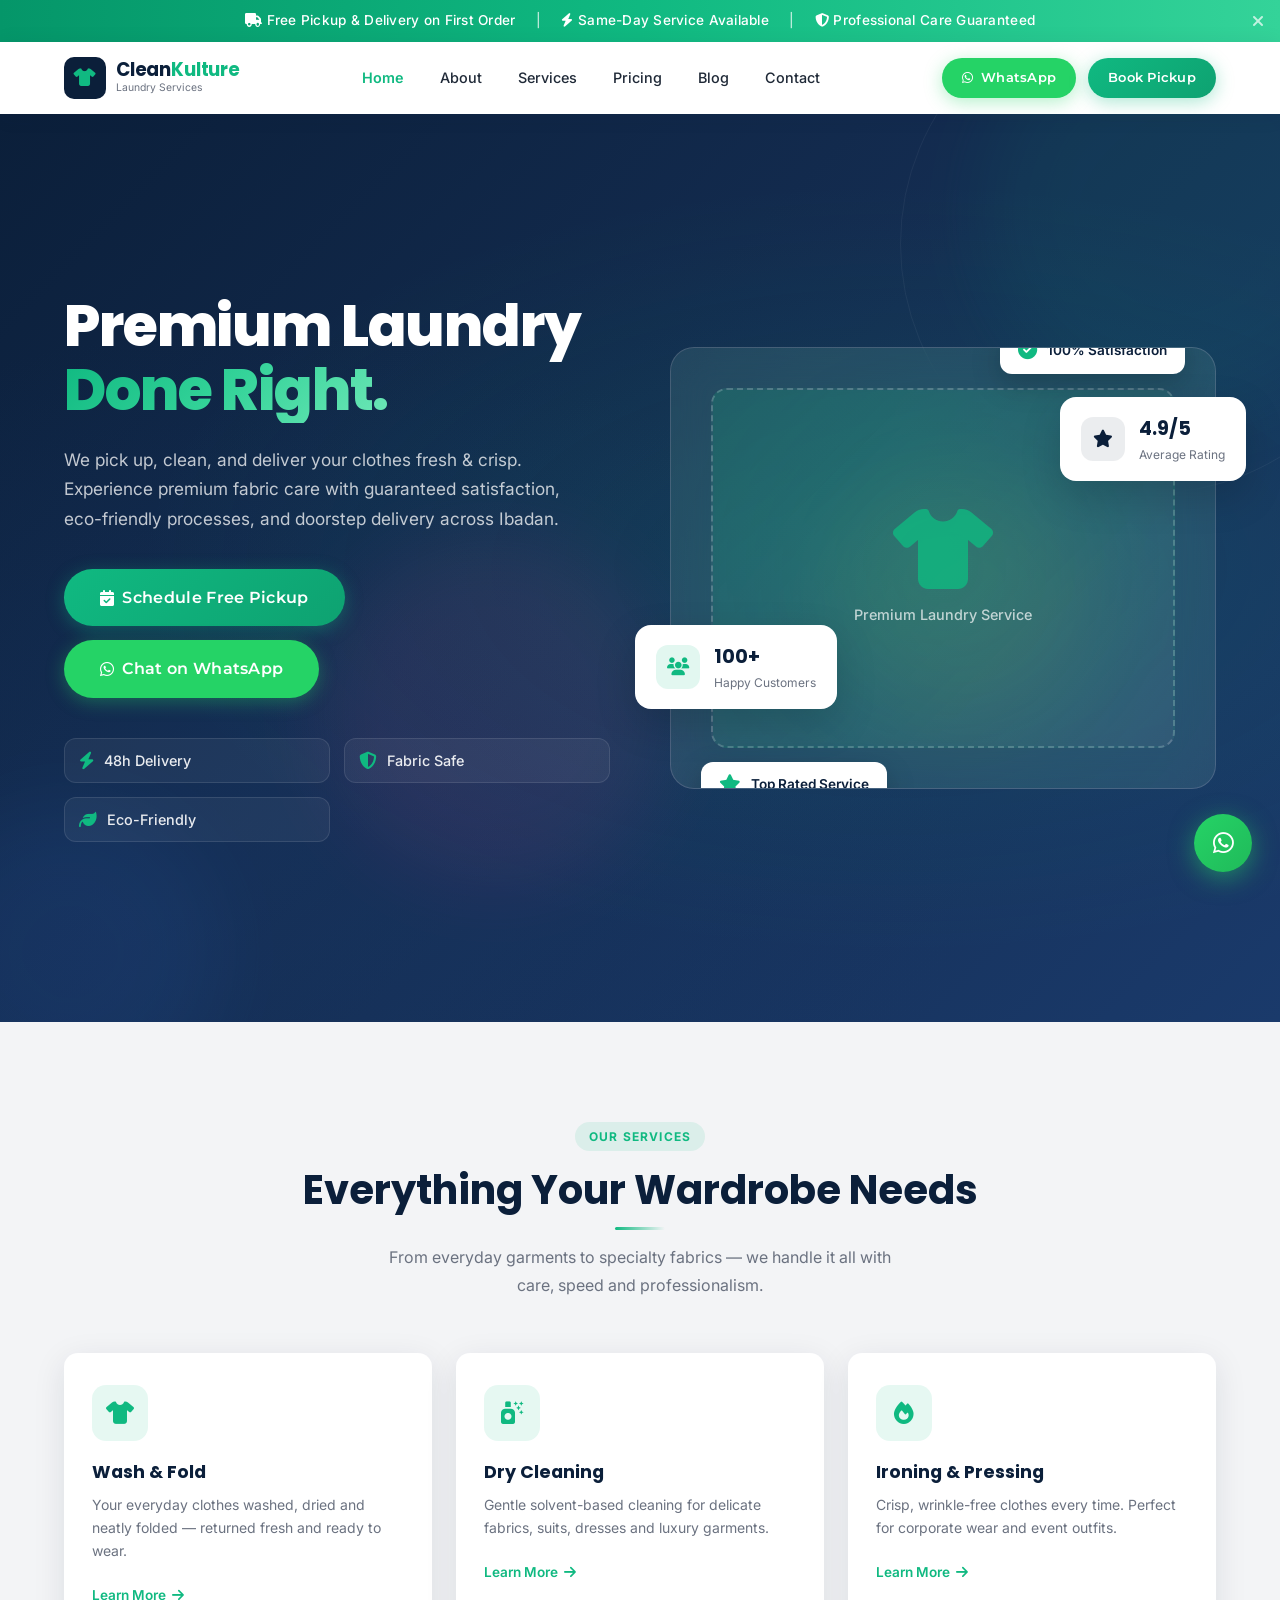
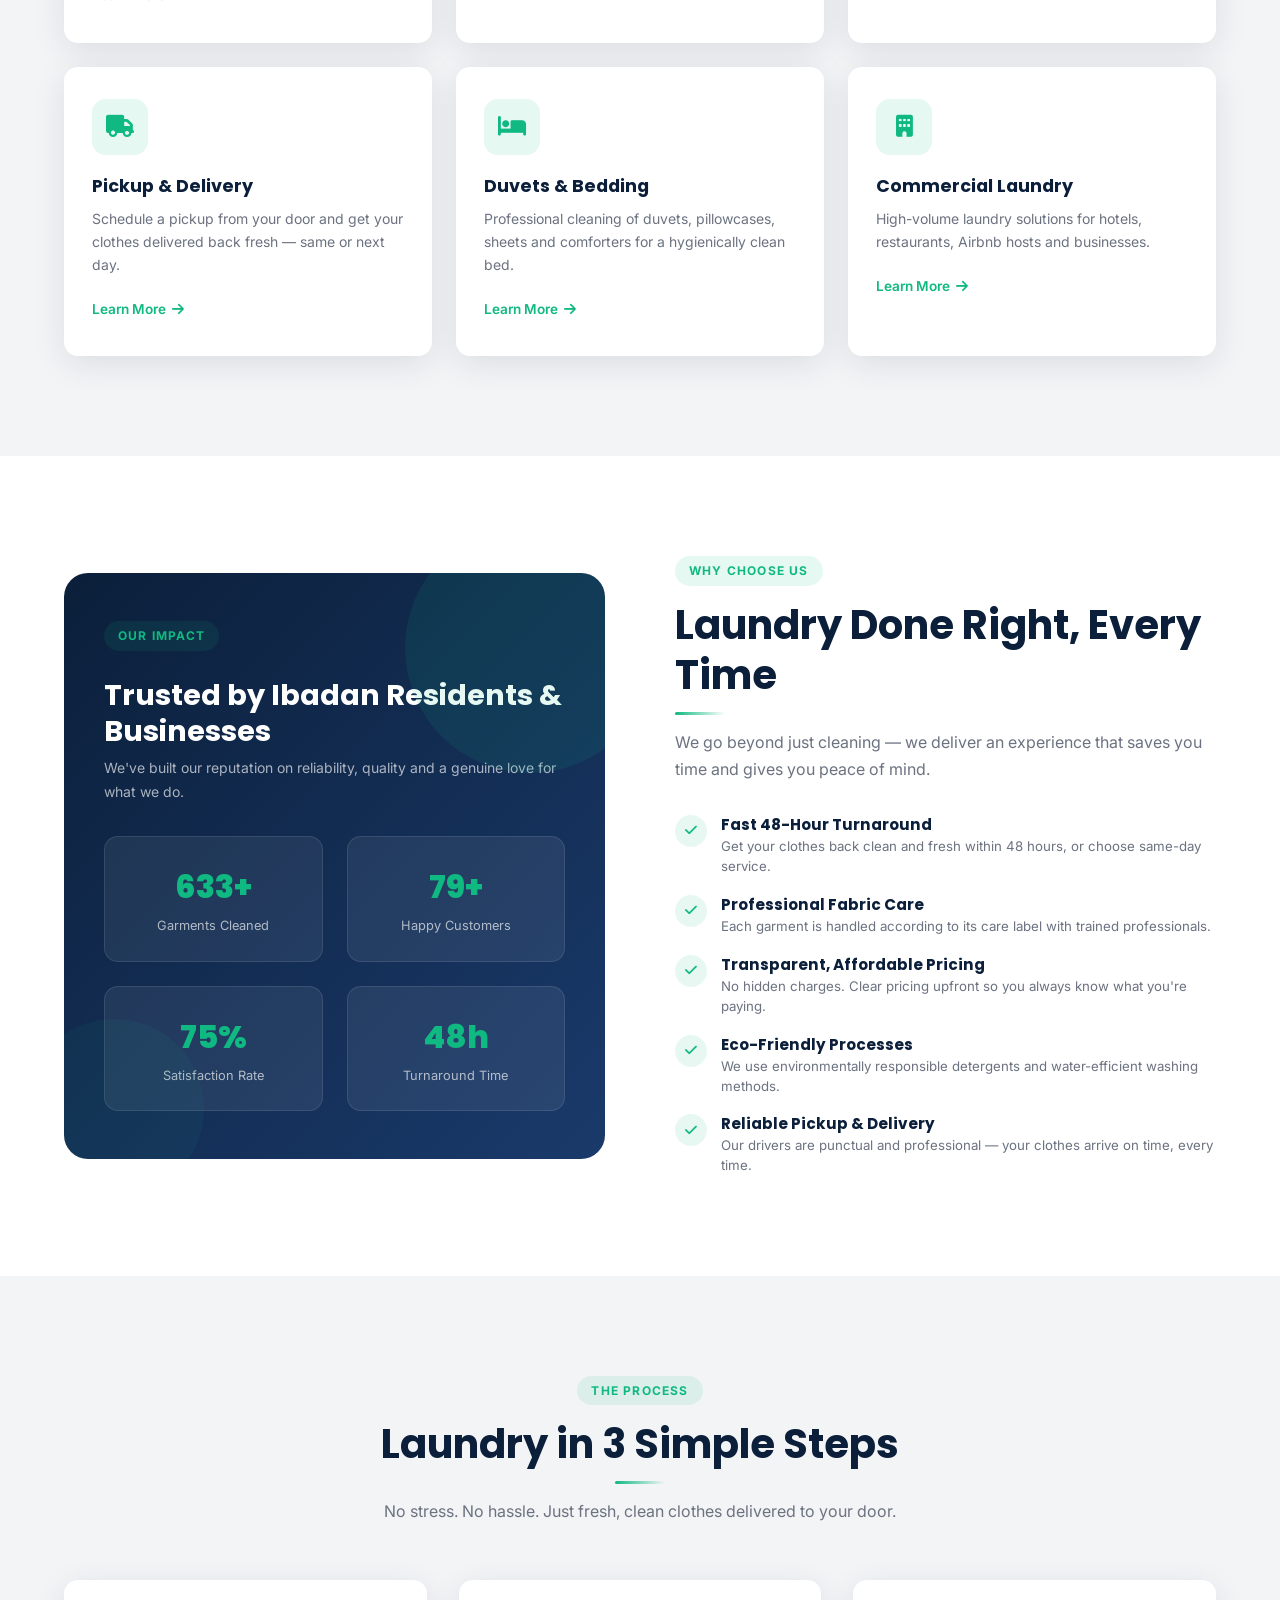
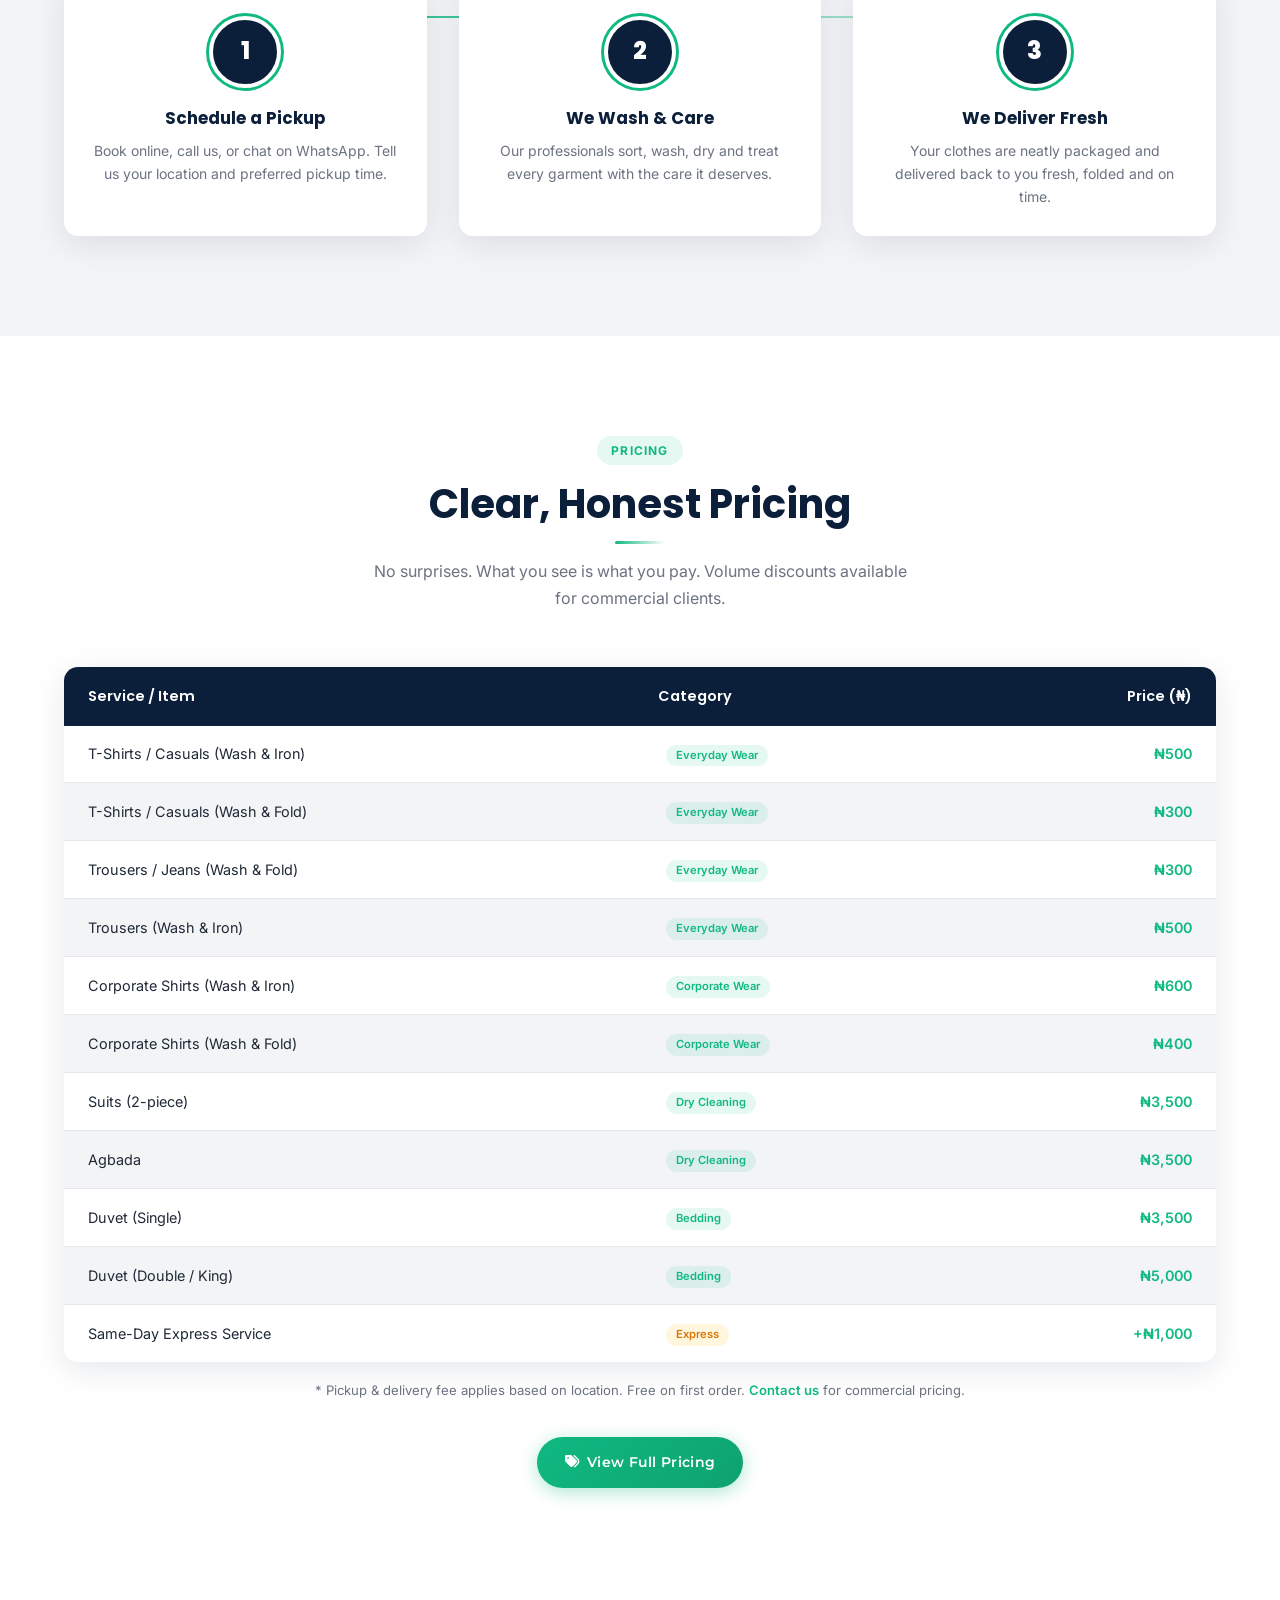
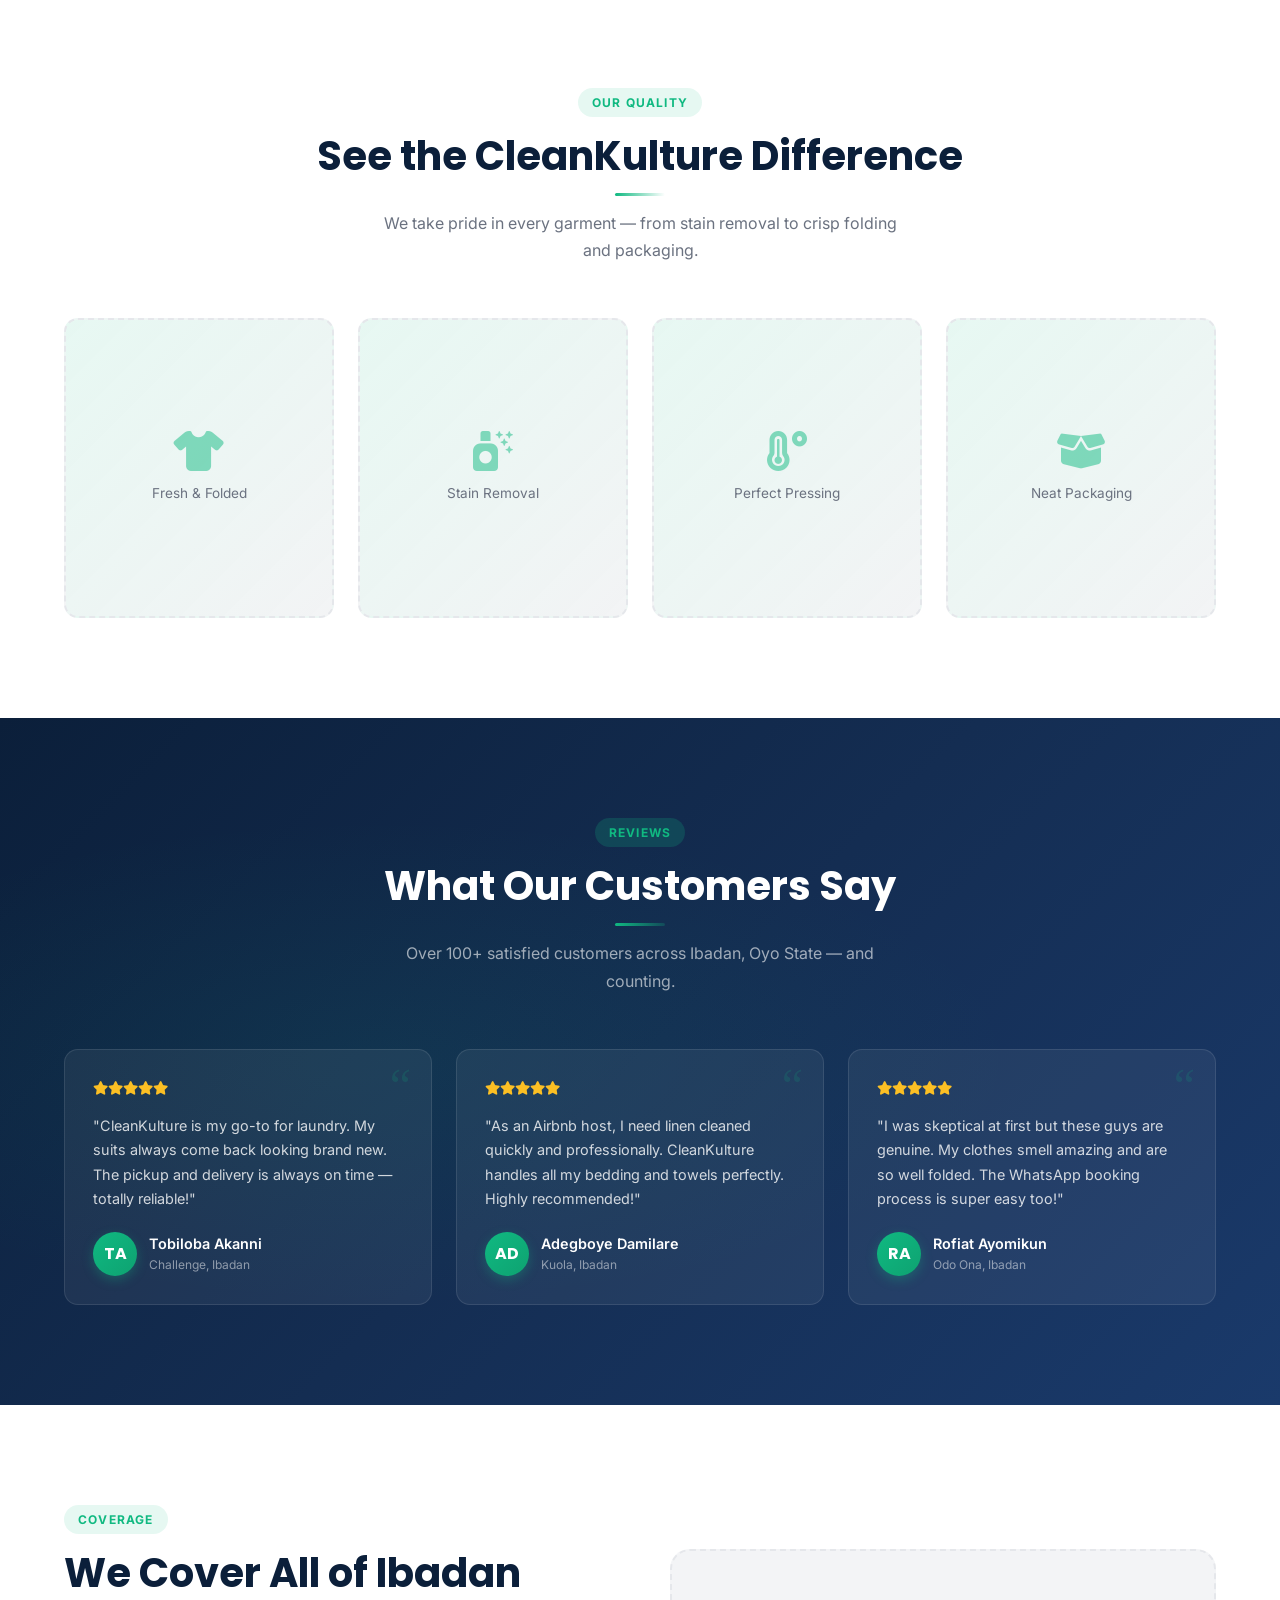
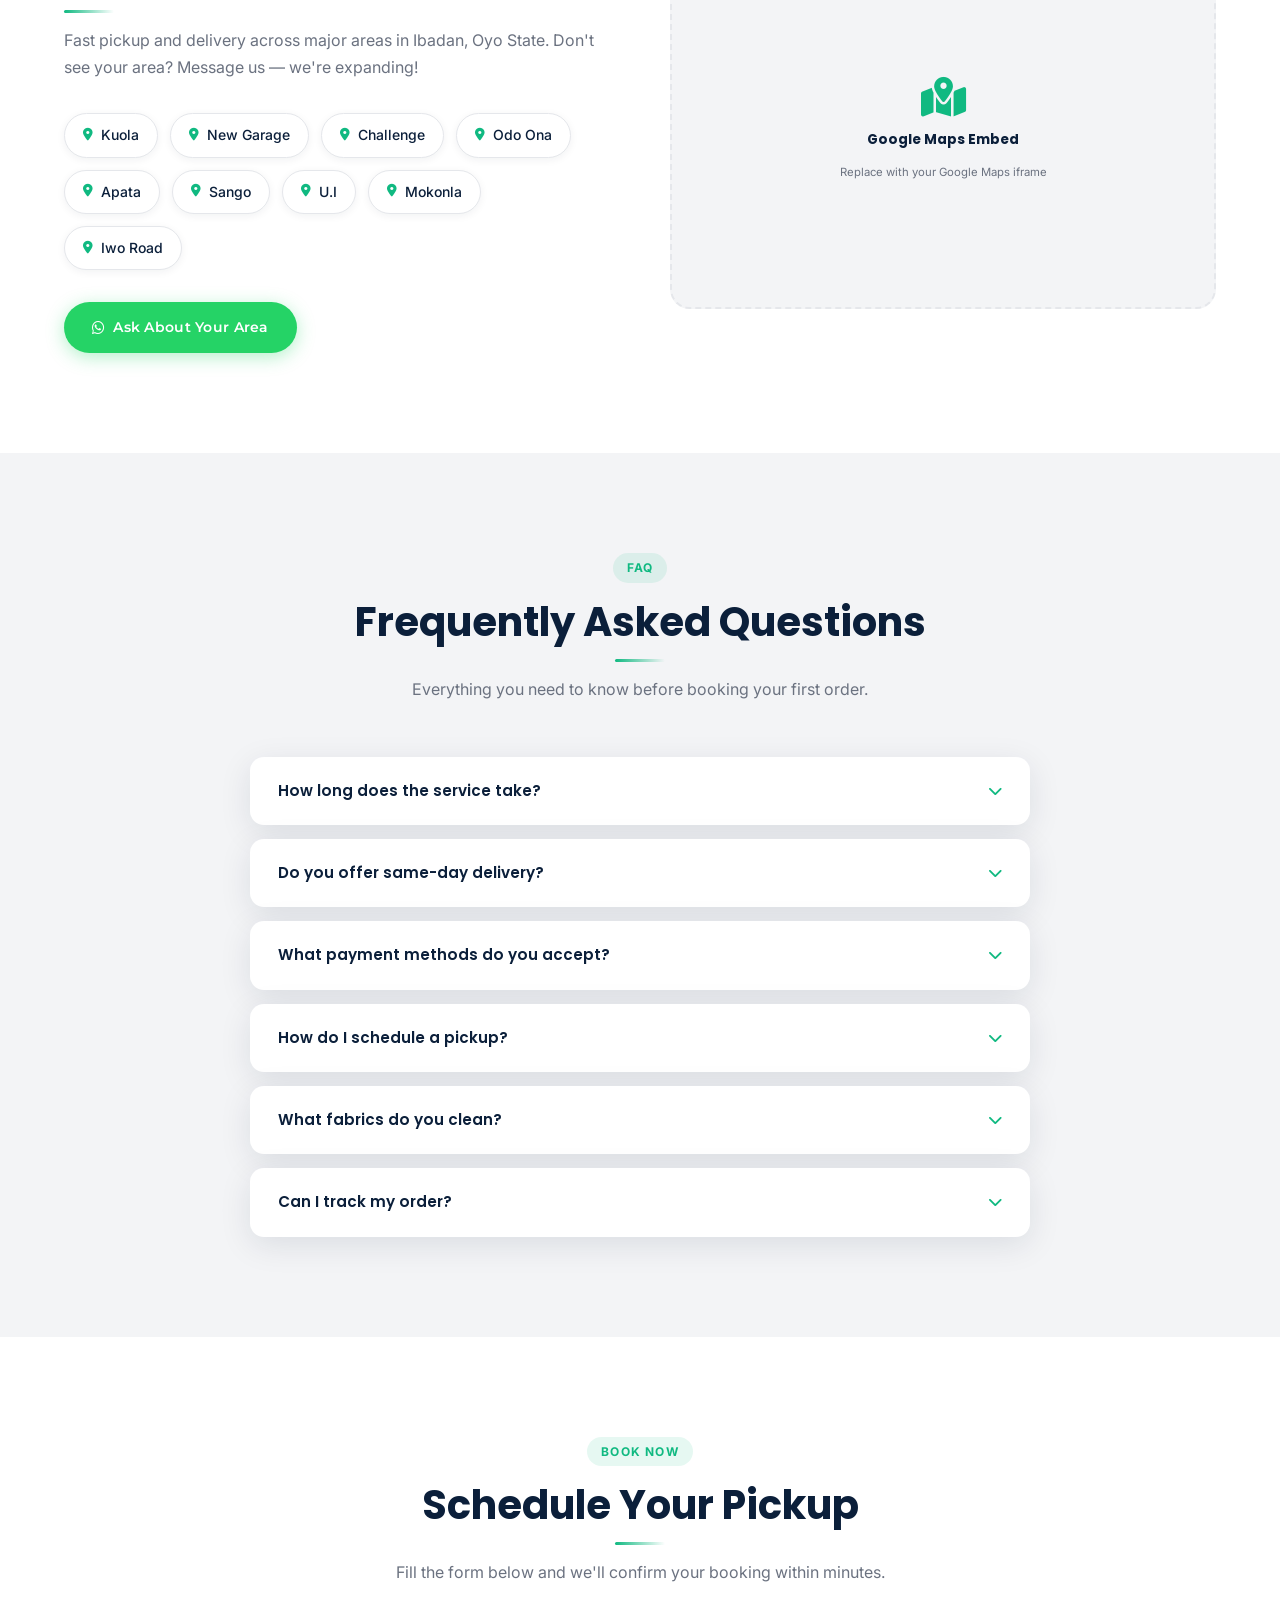
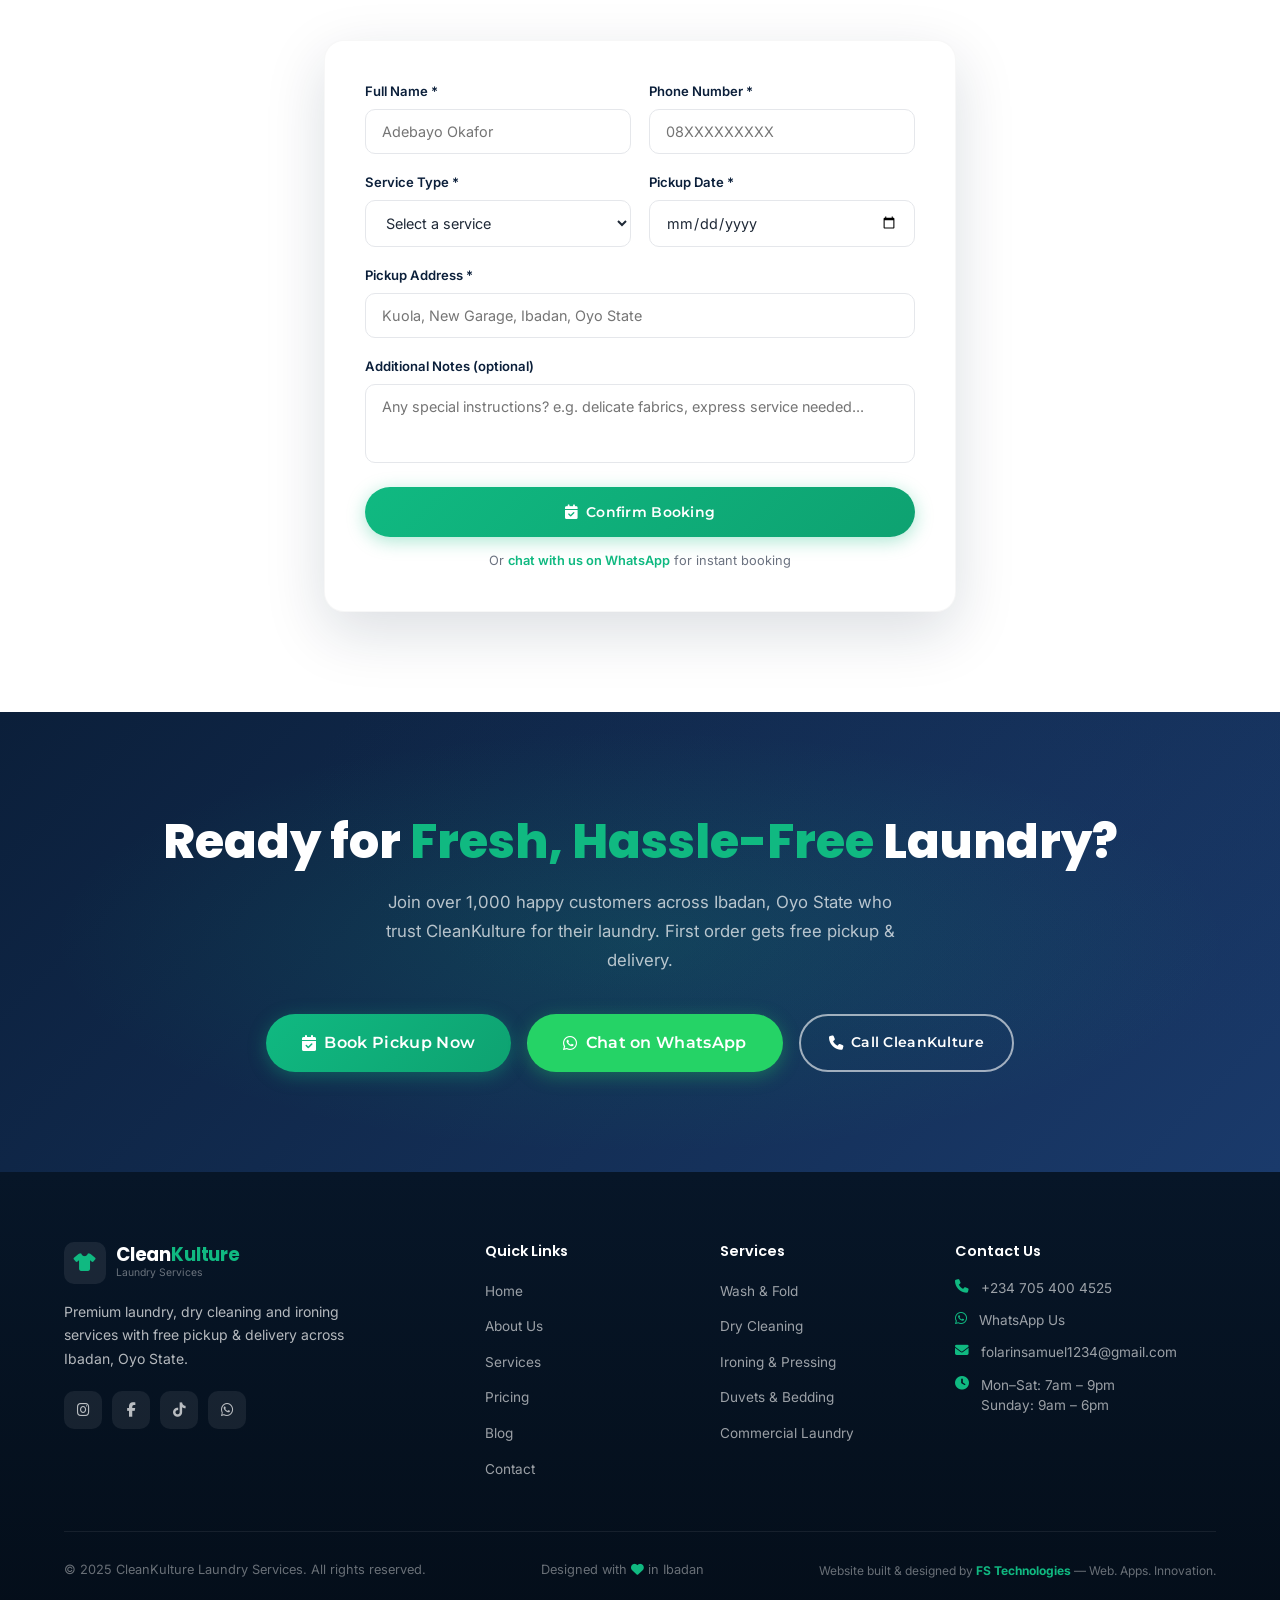
==== commit 9d6f55c4: "Enhanced hero section: improved subtitle, added visible satisfaction badges" ====
--- a/index.html
+++ b/index.html
@@ -117,7 +117,7 @@
           </h1>
           <p class="hero-sub">
             We pick up, clean, and deliver your clothes fresh & crisp. 
-            Experience the luxury of professionally cared garments with <strong>express 48-hour turnaround</strong> and <strong>complimentary pickup</strong> on your first order.
+            Experience premium fabric care with guaranteed satisfaction, eco-friendly processes, and doorstep delivery across Ibadan.
           </p>
           <div class="hero-ctas">
             <a href="#book" class="btn btn-primary btn-lg">
@@ -153,6 +153,10 @@
             <div class="floating-badge badge-top">
               <i class="fas fa-check-circle"></i>
               <span>100% Satisfaction</span>
+            </div>
+            <div class="floating-badge badge-bottom">
+              <i class="fas fa-star"></i>
+              <span>Top Rated Service</span>
             </div>
           </div>
           <div class="stat-card stat-left">
--- a/css/enhancements.css
+++ b/css/enhancements.css
@@ -236,12 +236,19 @@
   font-weight: 600;
   color: #0B1F3A;
   animation: floatBadge 4s ease-in-out infinite;
+  z-index: 10;
 }
 
 .badge-top {
-  top: -15px;
-  right: 20px;
+  top: -20px;
+  right: 30px;
   animation-delay: 0s;
+}
+
+.badge-bottom {
+  bottom: -20px;
+  left: 30px;
+  animation-delay: 2s;
 }
 
 @keyframes floatBadge {
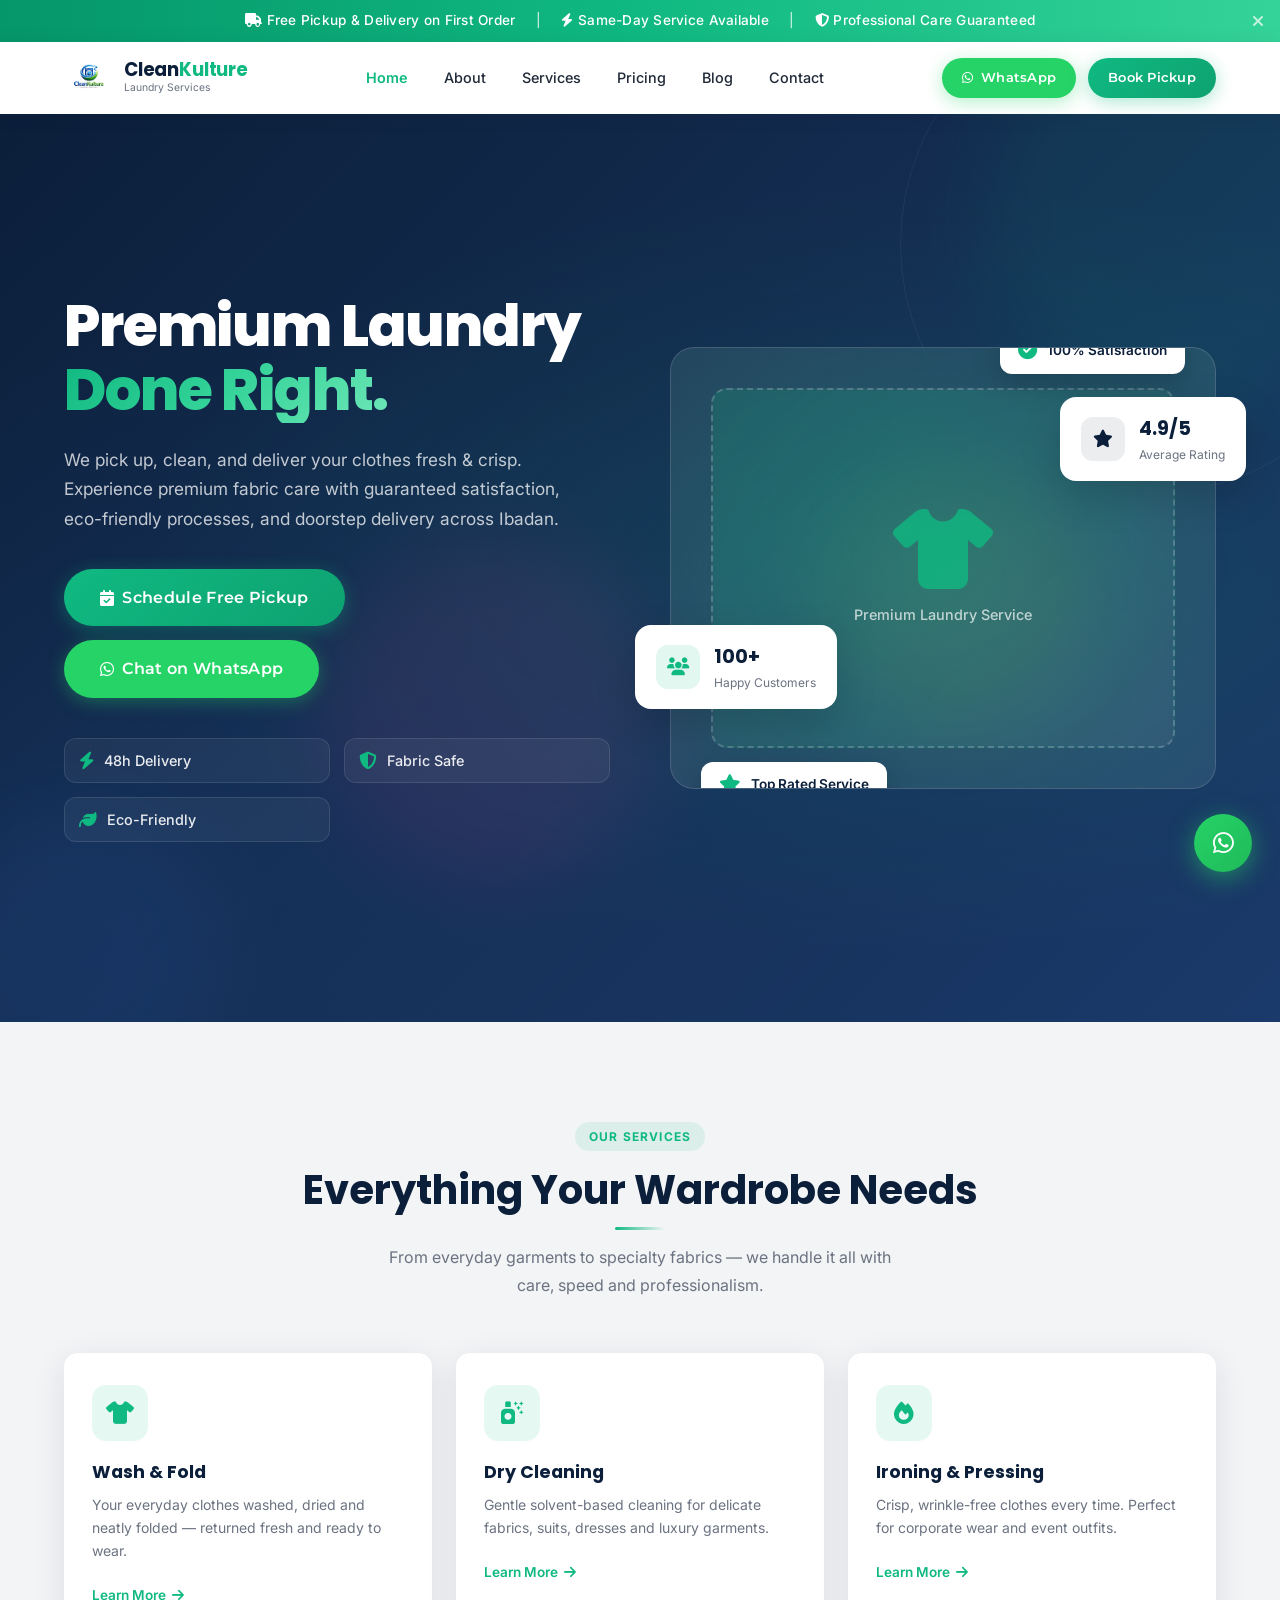
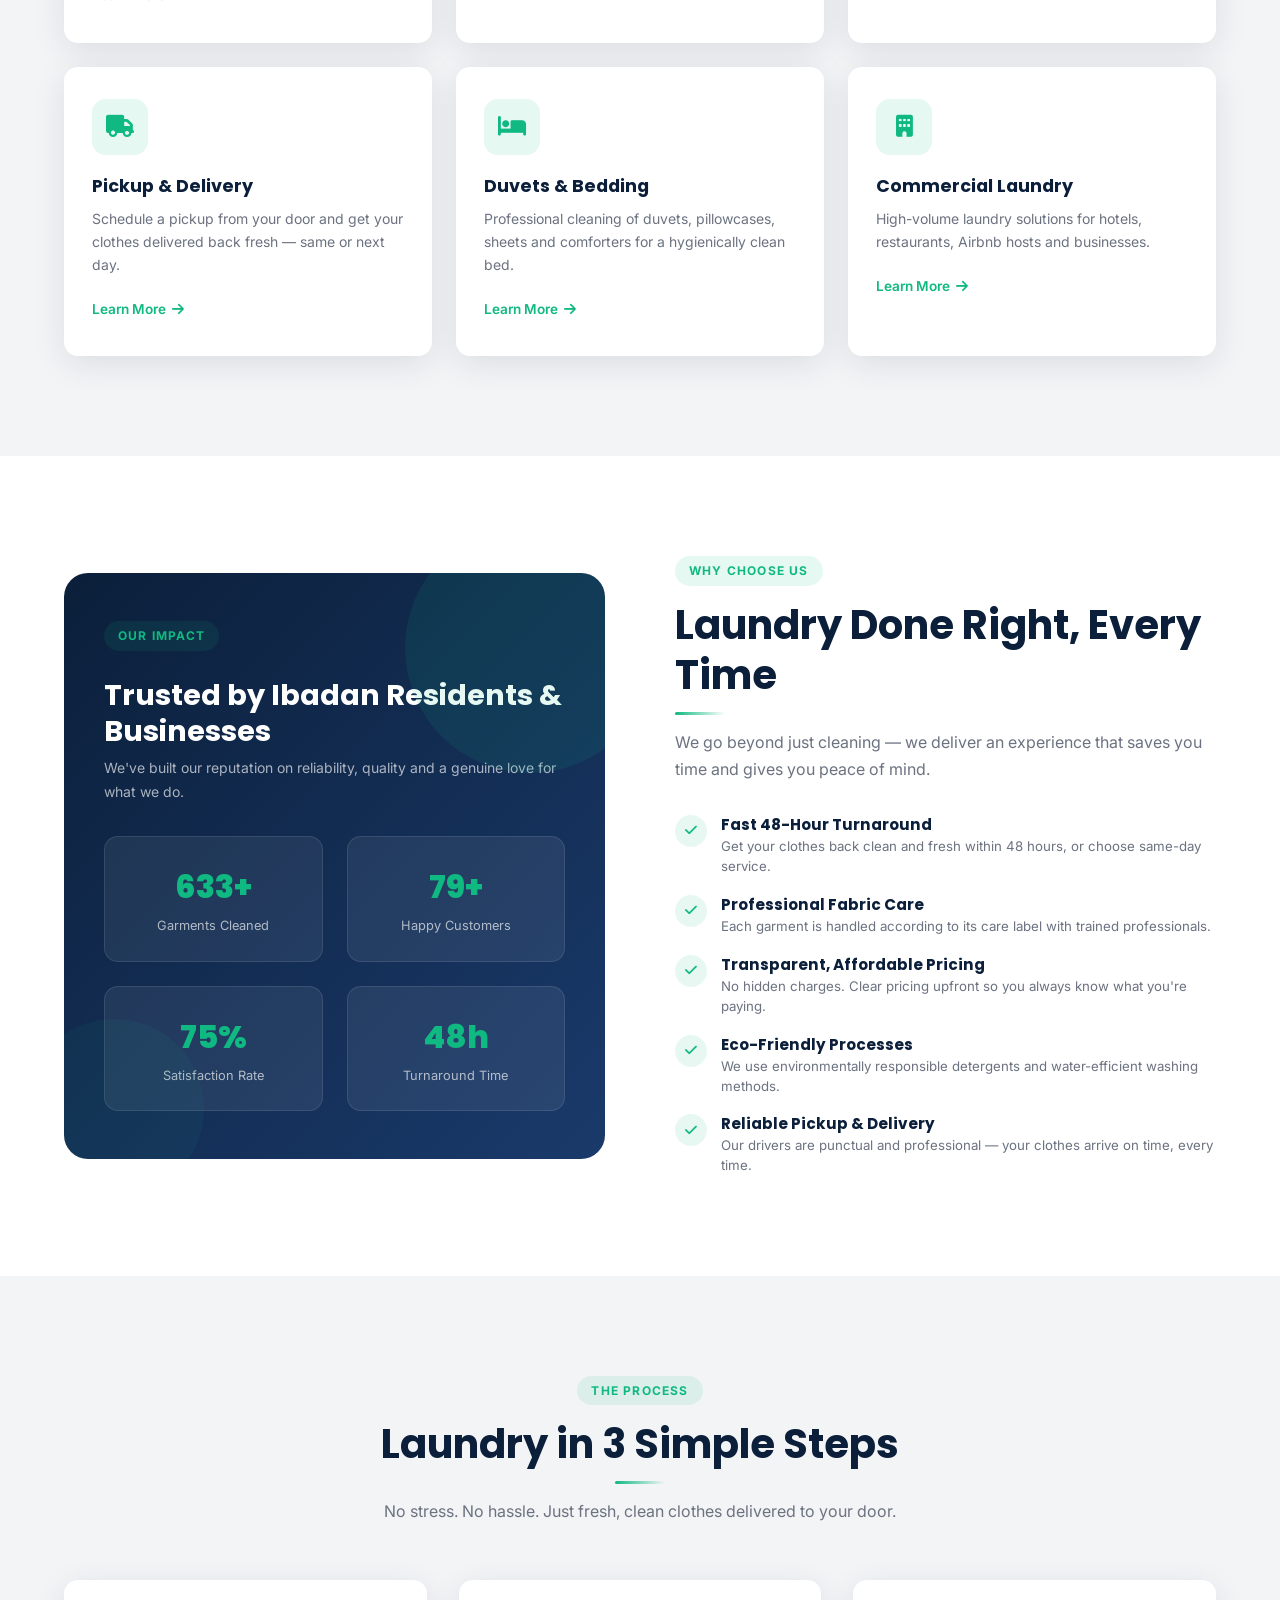
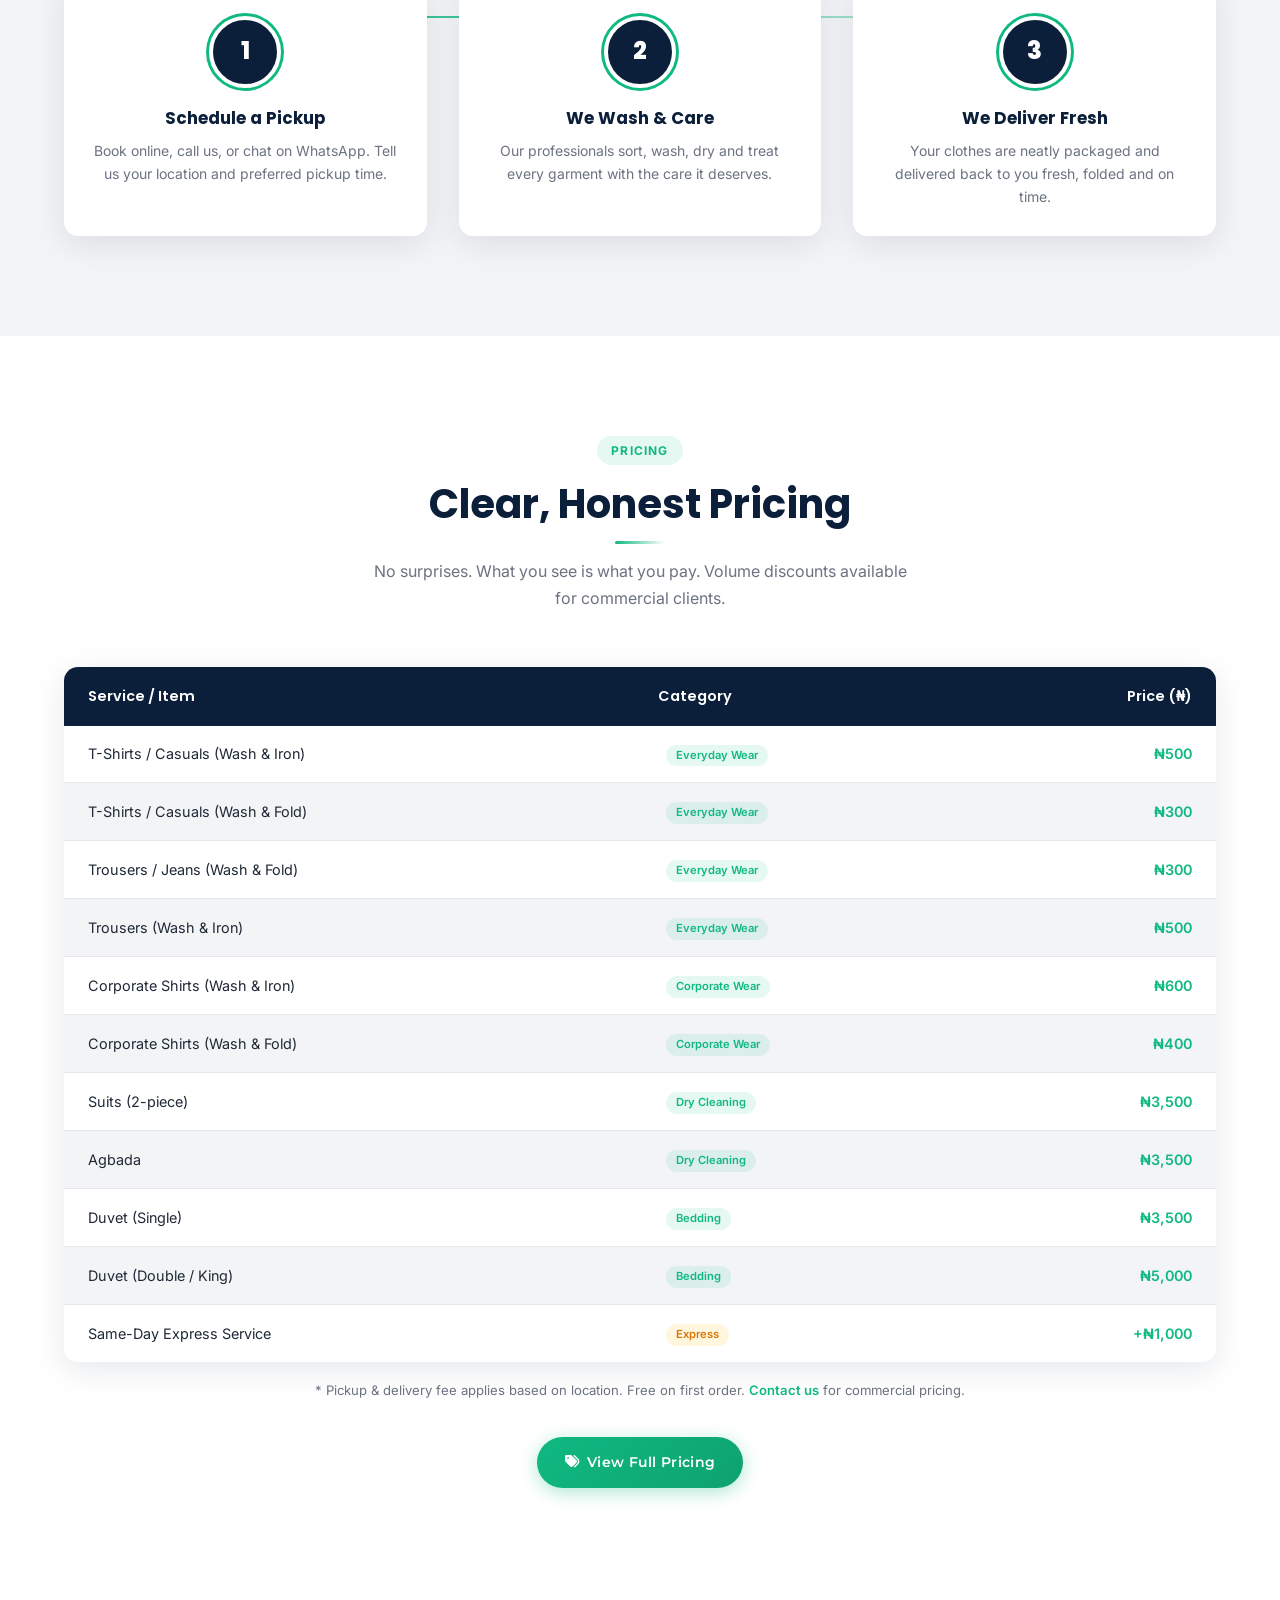
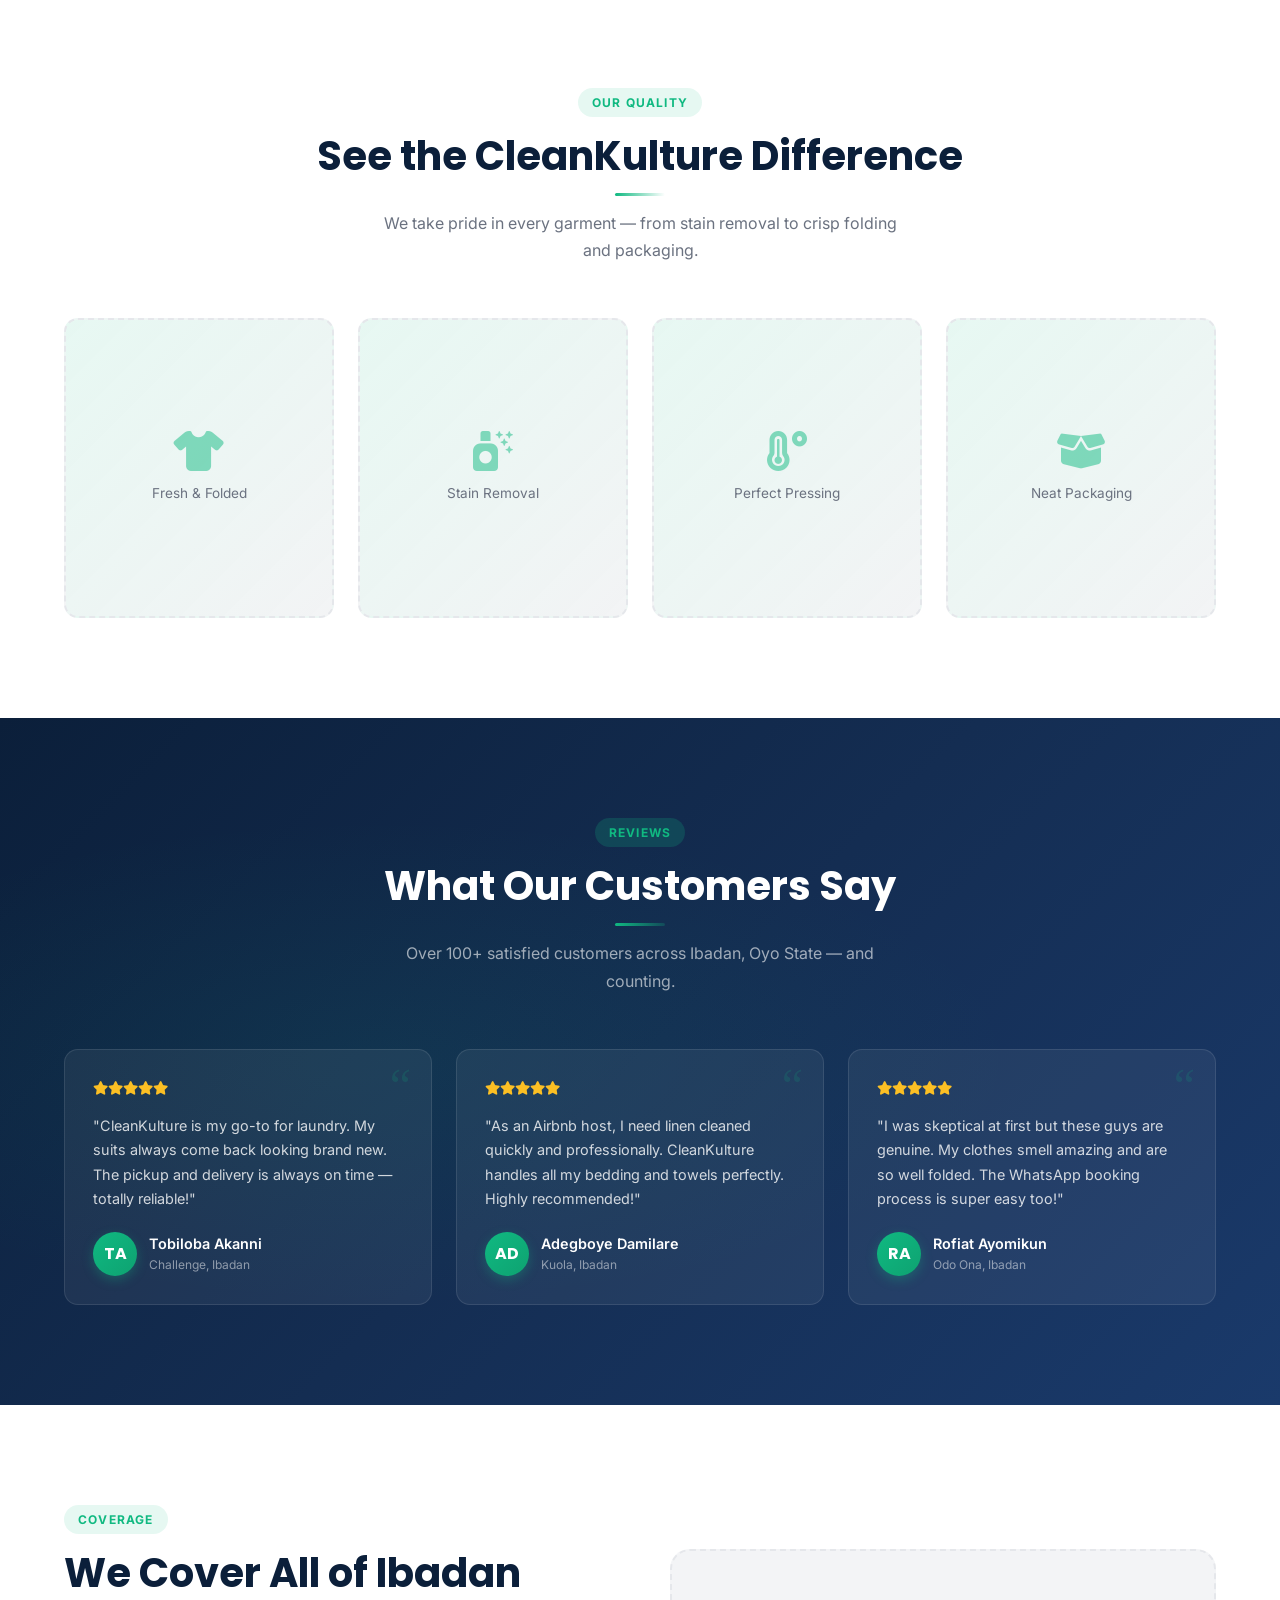
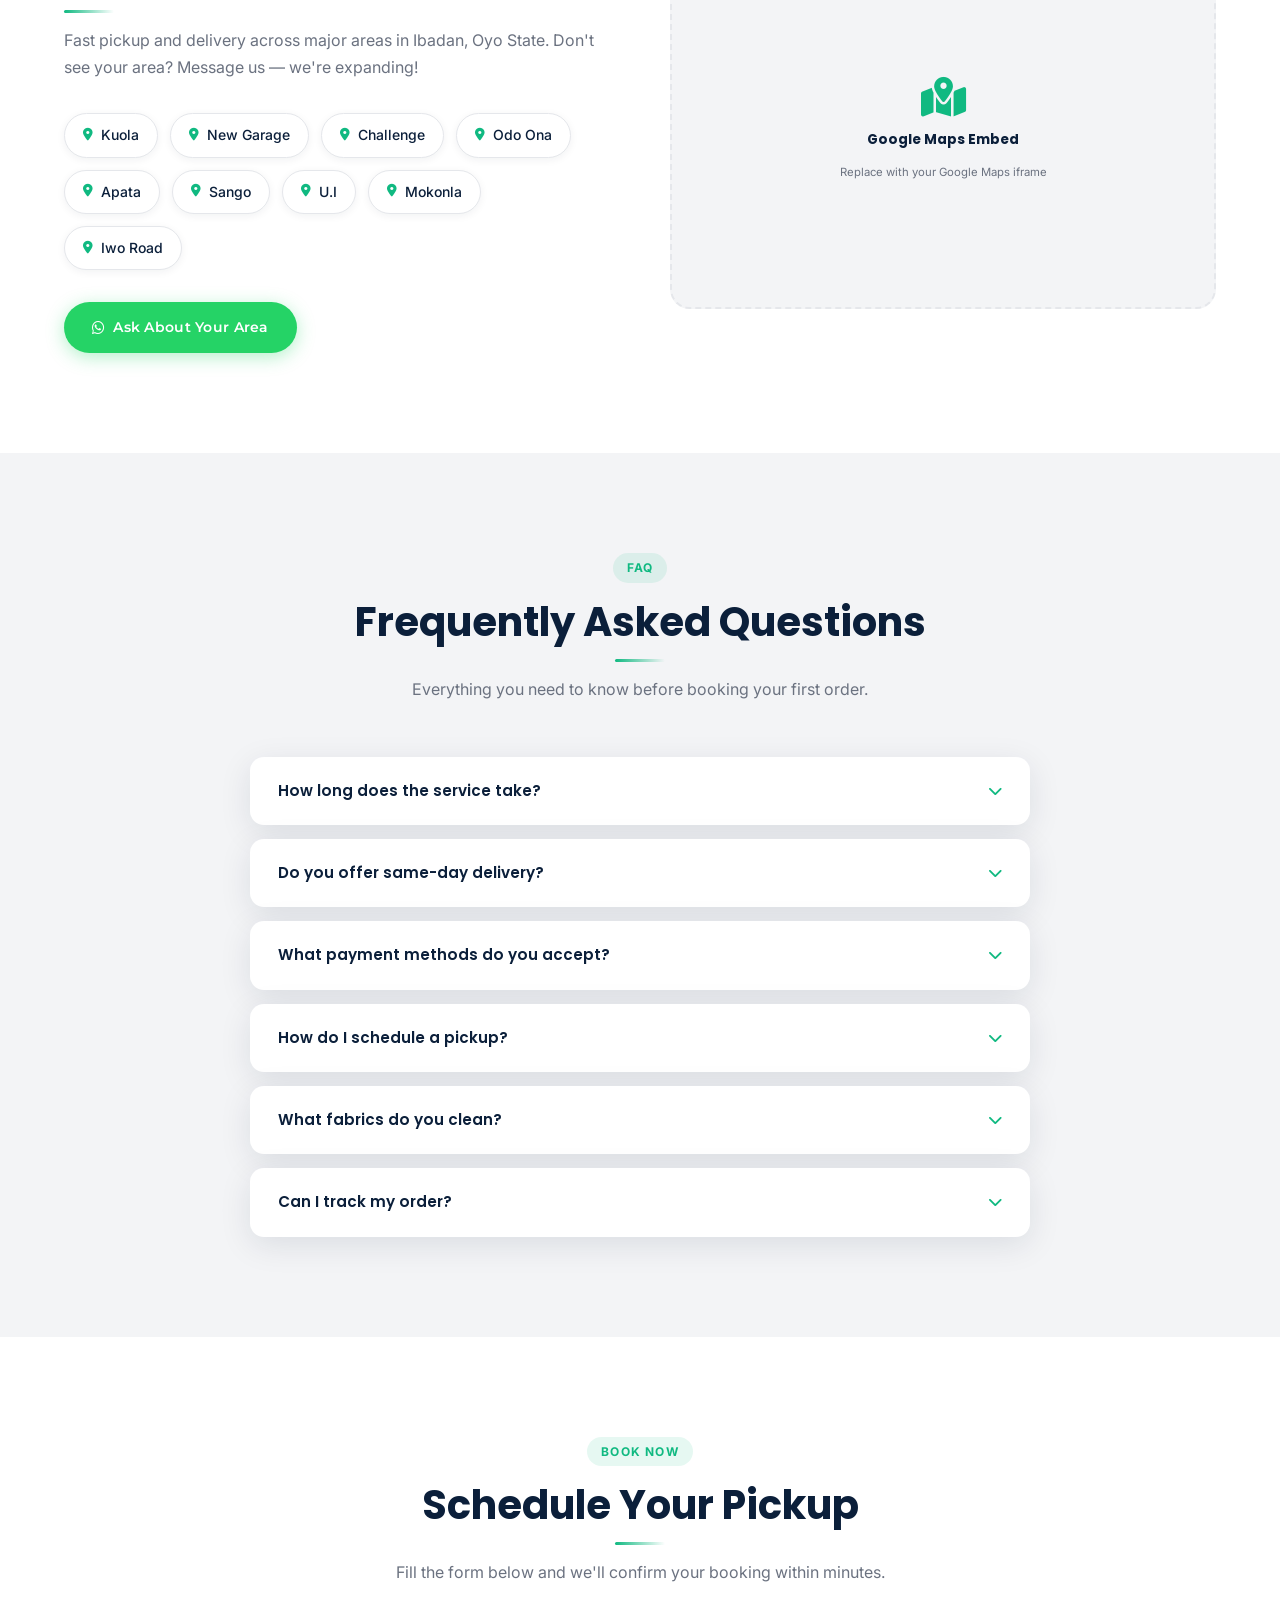
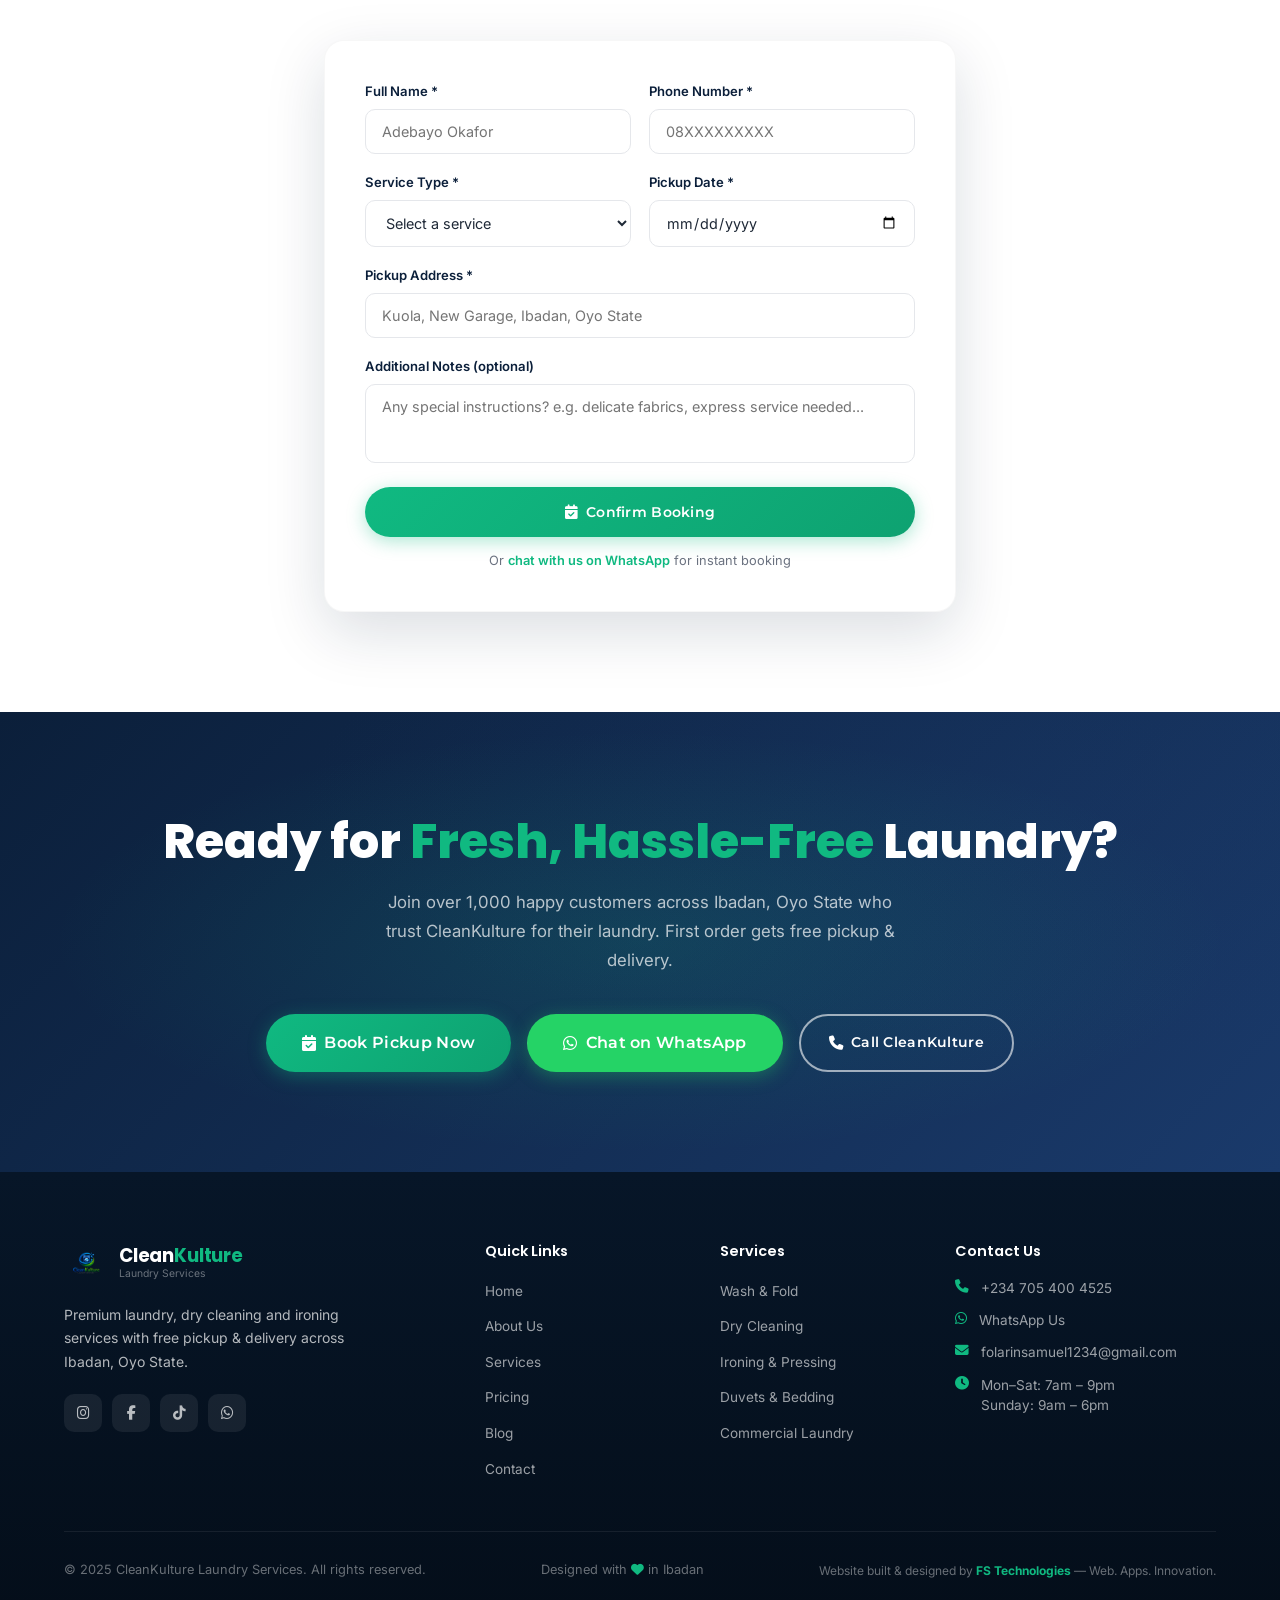
==== commit 33e7a73d: "Added professional logo to header and footer with responsive sizing" ====
--- a/index.html
+++ b/index.html
@@ -57,7 +57,7 @@
     <div class="container">
       <div class="nav-inner">
         <a href="index.html" class="logo">
-          <div class="logo-icon"><i class="fas fa-tshirt"></i></div>
+          <img src="images/logo.png" alt="CleanKulture Laundry Services" class="logo-img">
           <div>
             <div class="logo-text">Clean<span>Kulture</span></div>
             <div class="logo-sub">Laundry Services</div>
@@ -651,7 +651,7 @@
       <div class="footer-grid">
         <div class="footer-brand">
           <a href="index.html" class="logo">
-            <div class="logo-icon" style="background:rgba(255,255,255,.08);"><i class="fas fa-tshirt"></i></div>
+            <img src="images/logo.png" alt="CleanKulture Laundry Services" class="logo-img-footer">
             <div>
               <div class="logo-text" style="color:#fff;">Clean<span>Kulture</span></div>
               <div class="logo-sub" style="color:rgba(255,255,255,.4);">Laundry Services</div>
--- a/css/enhancements.css
+++ b/css/enhancements.css
@@ -2,6 +2,45 @@
    CLEANKULTURE - PROFESSIONAL ENHANCEMENTS
    Modern Landing Page Styles
    ========================================= */
+
+/* Logo Styling */
+.logo-img {
+  width: 50px;
+  height: 50px;
+  object-fit: contain;
+  border-radius: 8px;
+}
+
+.logo-img-footer {
+  width: 45px;
+  height: 45px;
+  object-fit: contain;
+  border-radius: 8px;
+}
+
+@media (max-width: 768px) {
+  .logo-img {
+    width: 40px;
+    height: 40px;
+  }
+  
+  .logo-img-footer {
+    width: 35px;
+    height: 35px;
+  }
+}
+
+@media (max-width: 480px) {
+  .logo-img {
+    width: 35px;
+    height: 35px;
+  }
+  
+  .logo-img-footer {
+    width: 30px;
+    height: 30px;
+  }
+}
 
 /* Hero Background Animation */
 .hero-bg-animation {
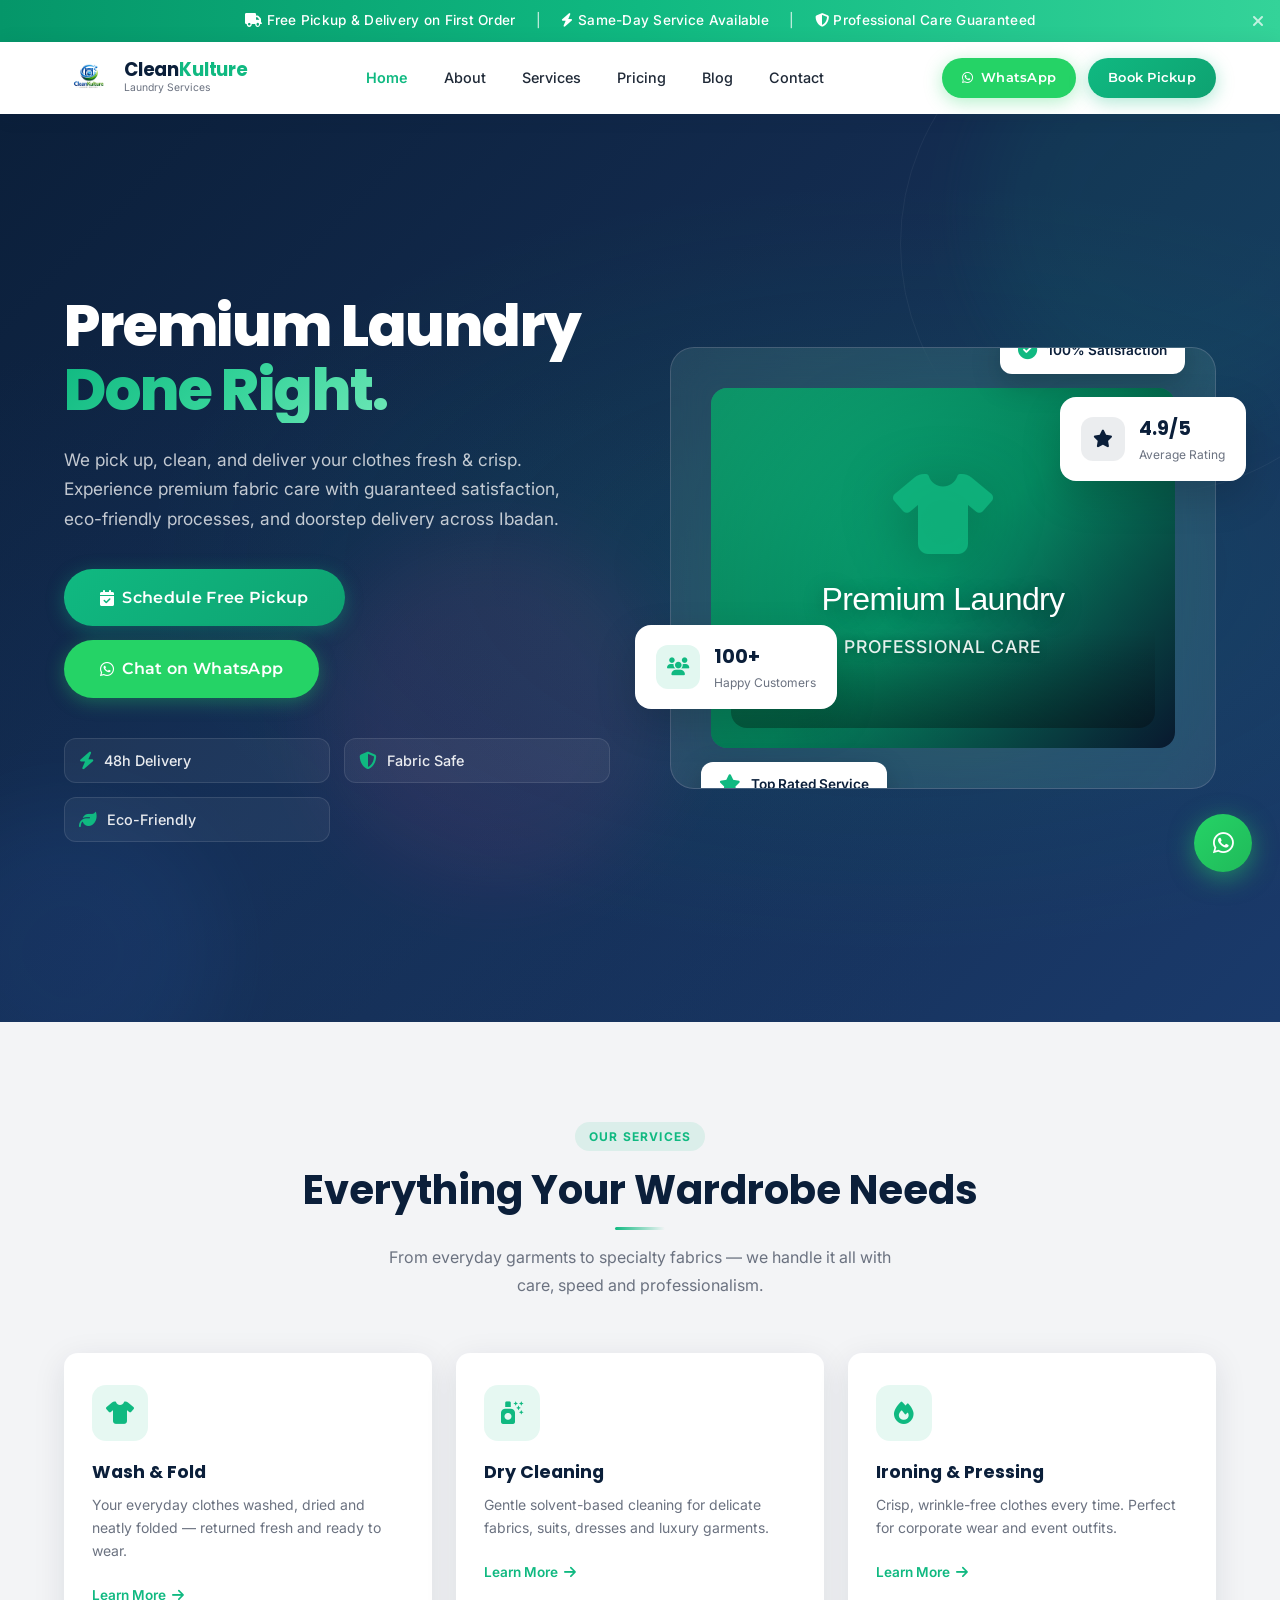
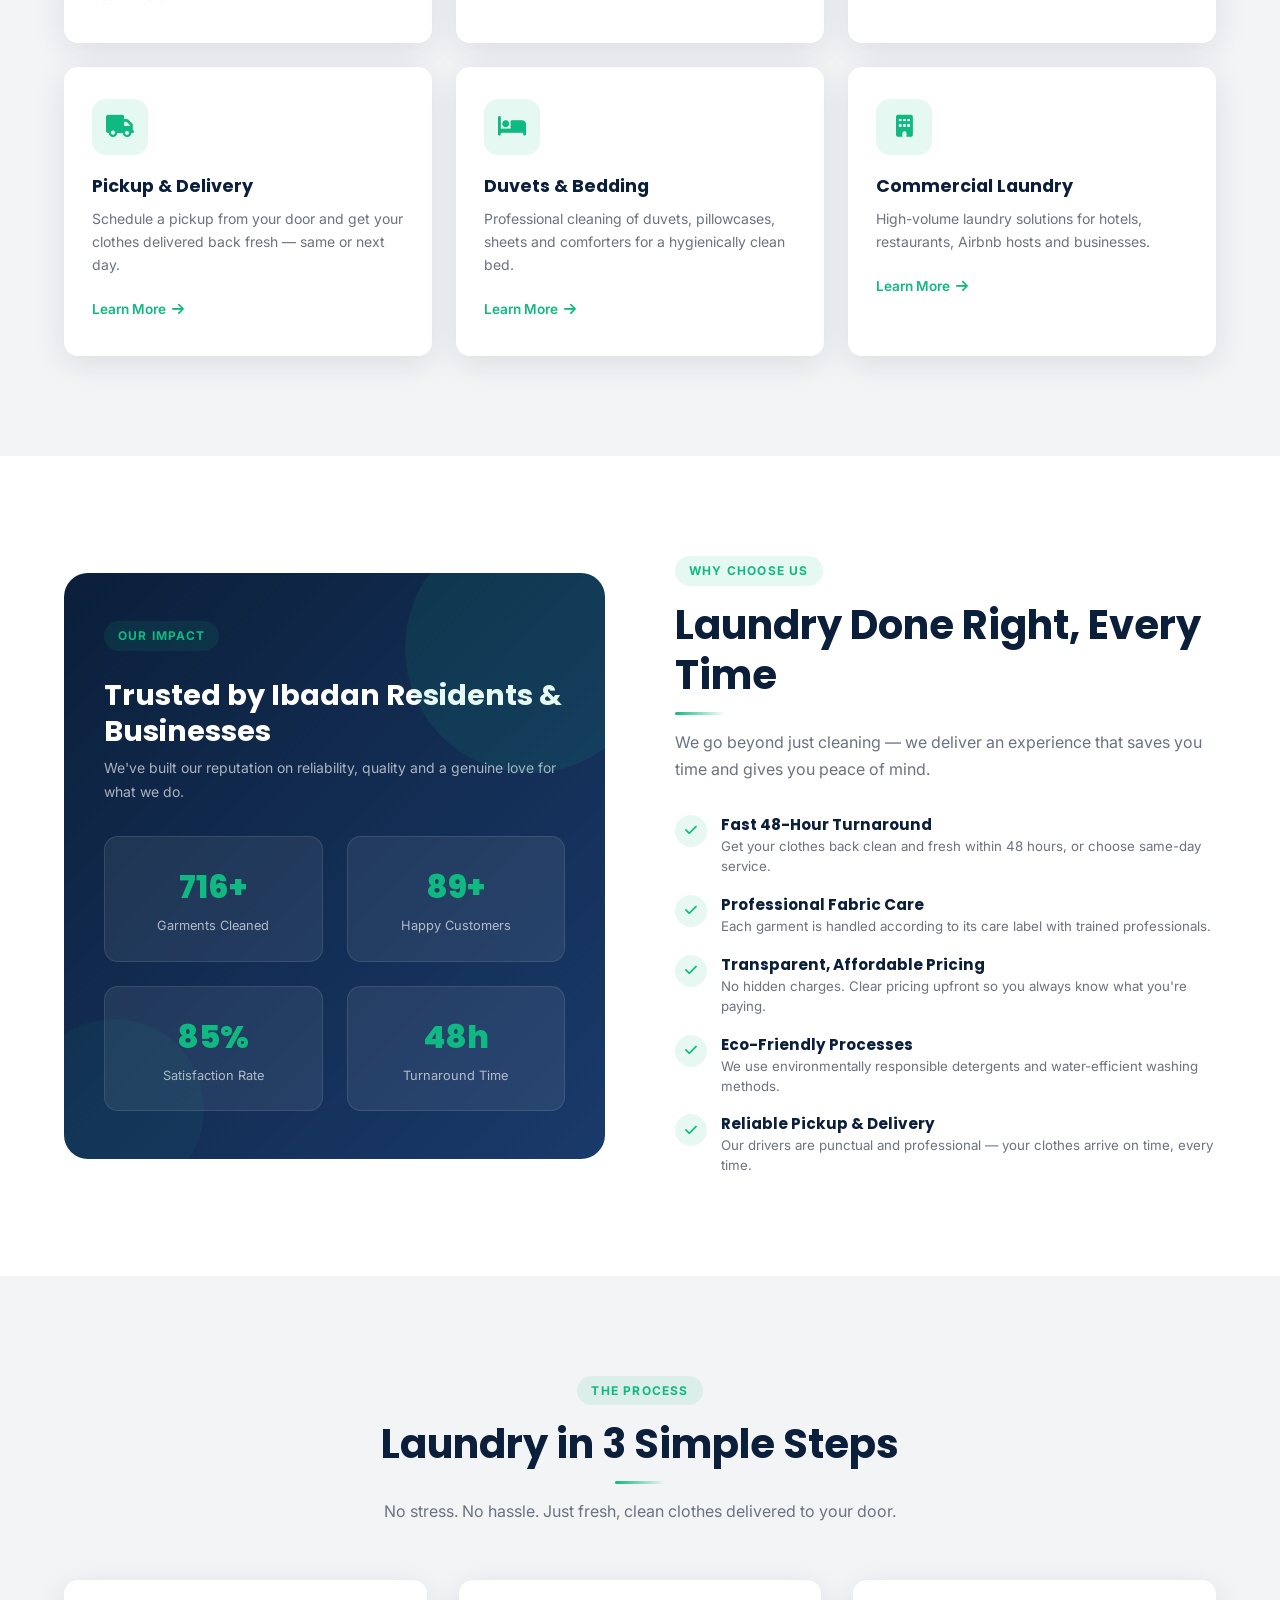
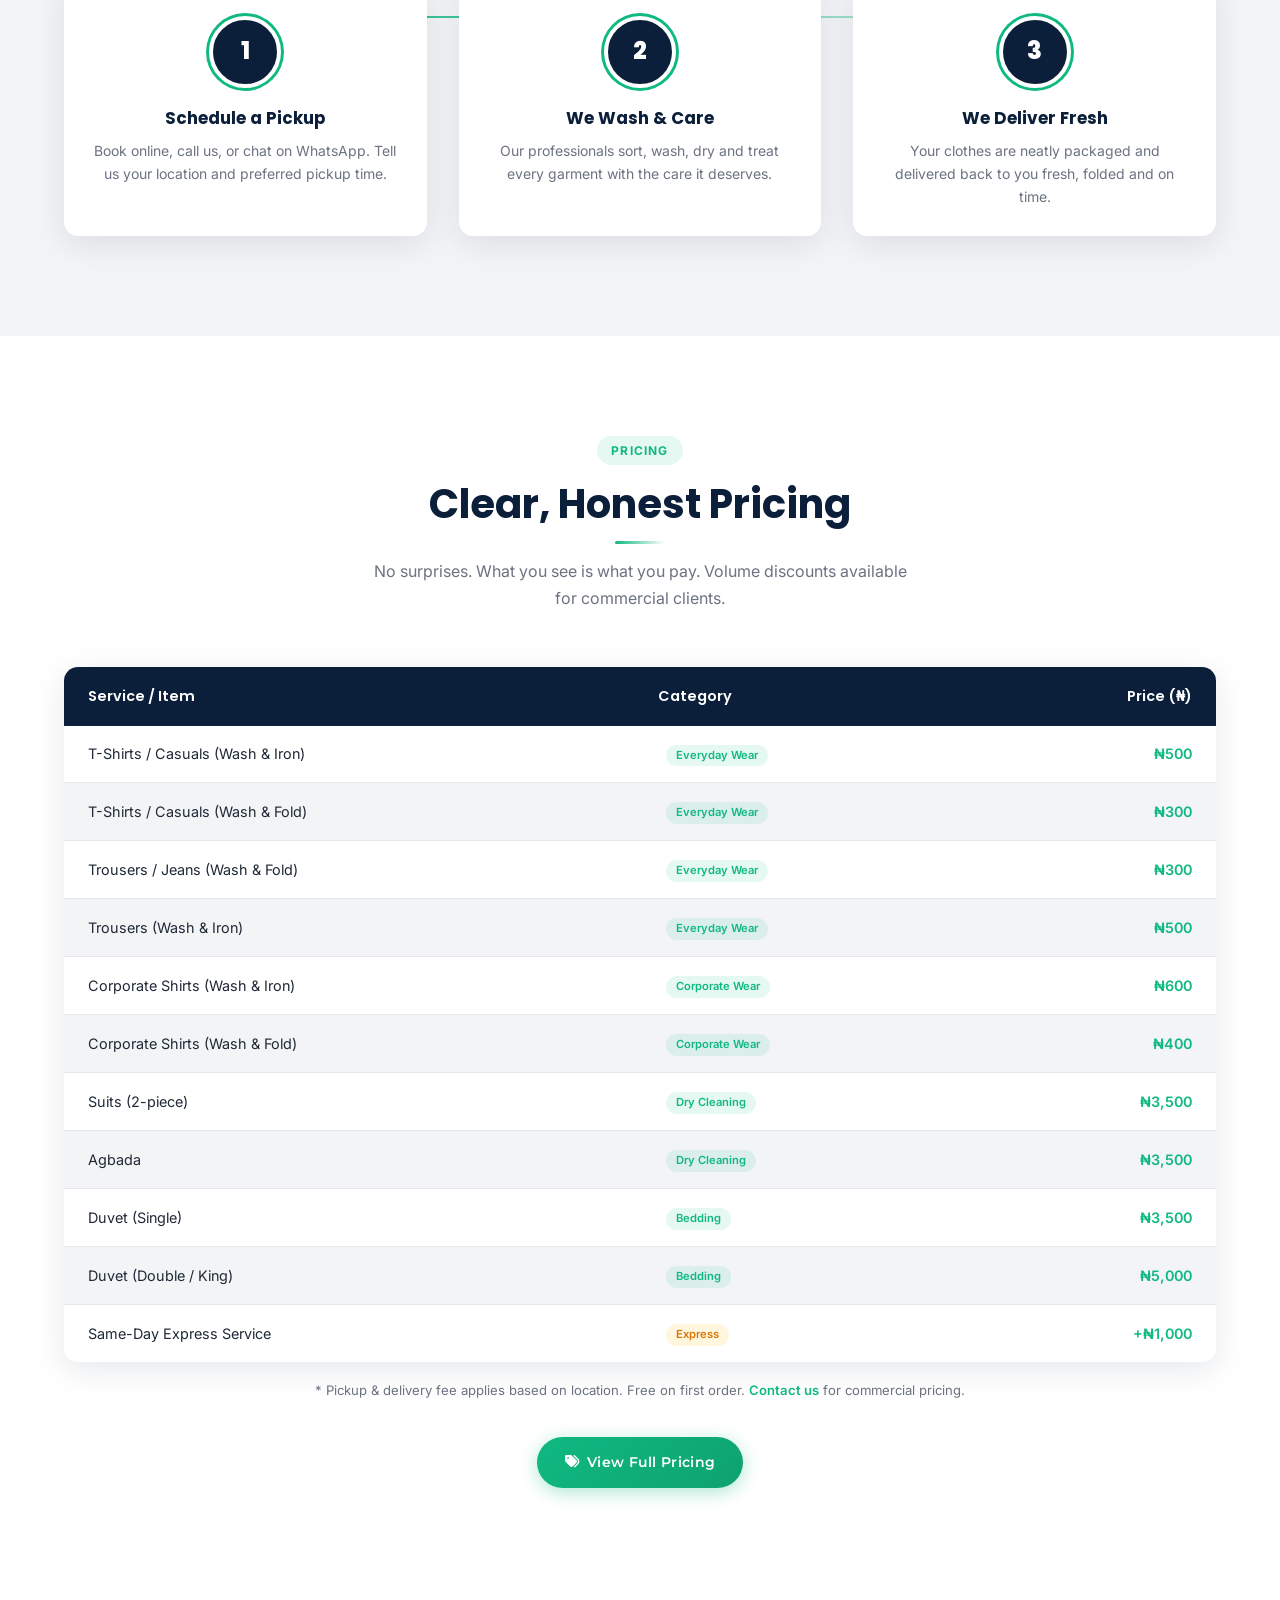
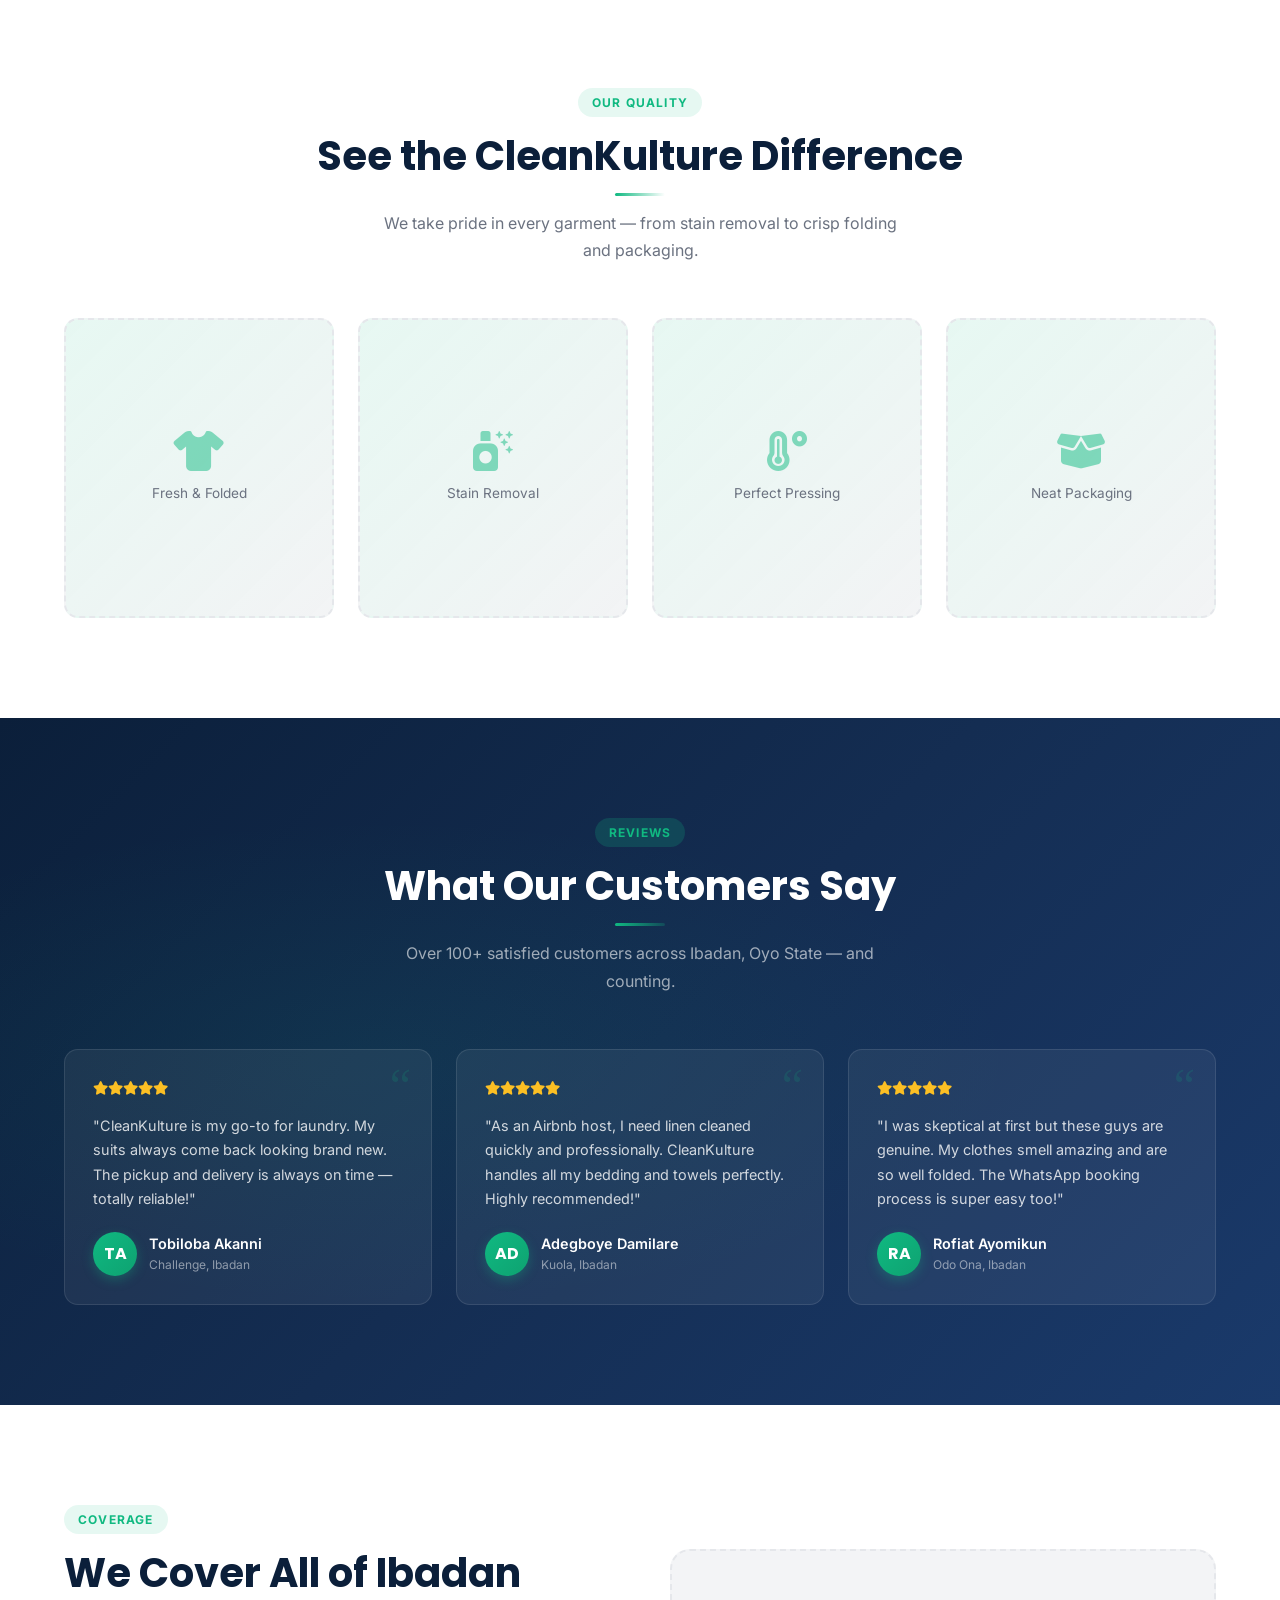
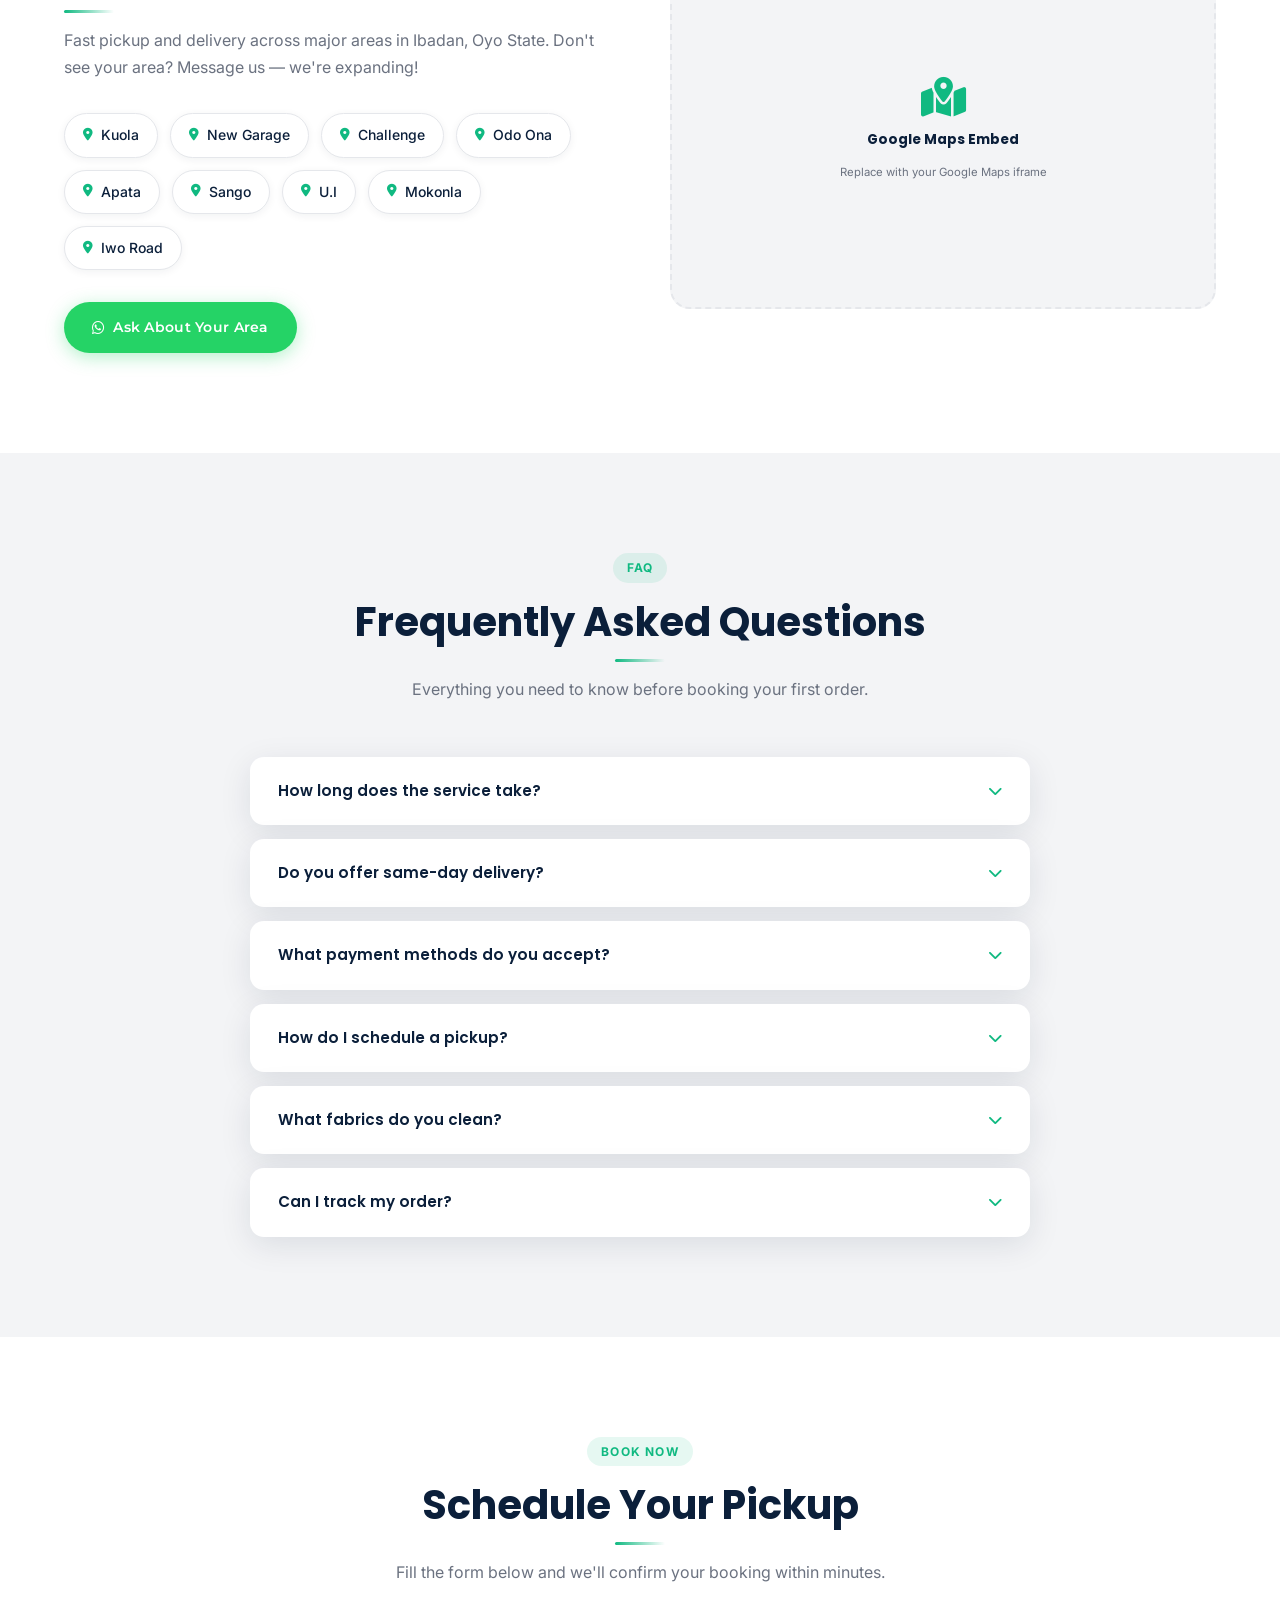
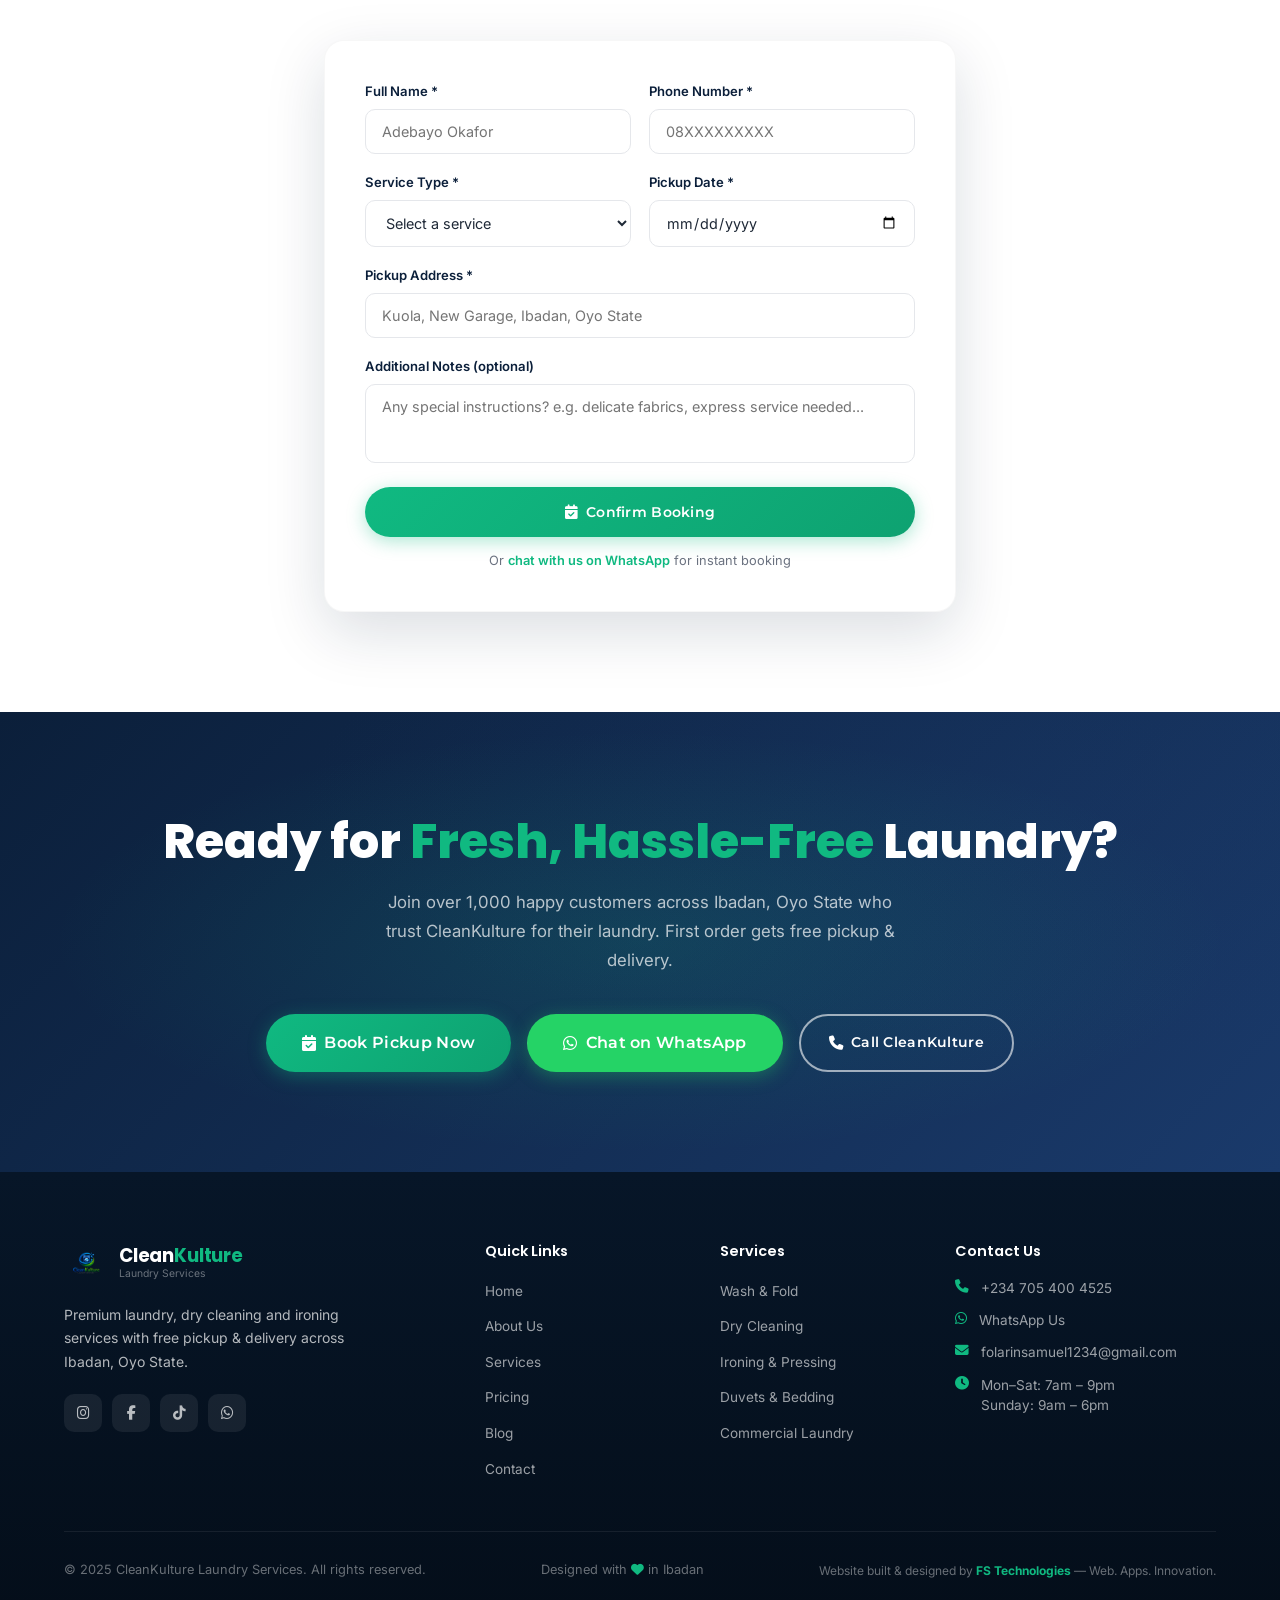
==== commit e7e339f3: "Professional hero image update" ====
--- a/index.html
+++ b/index.html
@@ -147,8 +147,17 @@
           <div class="hero-card-main">
             <div class="card-glow"></div>
             <div class="hero-img-wrap">
-              <i class="fas fa-tshirt"></i>
-              <span>Premium Laundry Service</span>
+              <div class="hero-image-container">
+                <div class="hero-image-bg"></div>
+                <div class="hero-image-content">
+                  <i class="fas fa-tshirt"></i>
+                  <div class="hero-image-text">
+                    <span class="hero-image-title">Premium Laundry</span>
+                    <span class="hero-image-subtitle">Professional Care</span>
+                  </div>
+                </div>
+                <div class="hero-image-overlay"></div>
+              </div>
             </div>
             <div class="floating-badge badge-top">
               <i class="fas fa-check-circle"></i>
--- a/css/enhancements.css
+++ b/css/enhancements.css
@@ -216,32 +216,117 @@
 .hero-img-wrap {
   width: 100%;
   height: 360px;
-  background: linear-gradient(135deg, rgba(16, 185, 129, 0.2), rgba(255, 255, 255, 0.05));
   border-radius: 16px;
+  position: relative;
+  overflow: hidden;
+  border: none;
+}
+
+.hero-image-container {
+  position: relative;
+  width: 100%;
+  height: 100%;
+  display: flex;
+  align-items: center;
+  justify-content: center;
+}
+
+.hero-image-bg {
+  position: absolute;
+  inset: 0;
+  background: linear-gradient(135deg, 
+    #10B981 0%, 
+    #059669 25%, 
+    #0B1F3A 50%, 
+    #1e3a5f 75%, 
+    #34D399 100%);
+  background-size: 200% 200%;
+  animation: gradientShift 8s ease infinite;
+}
+
+@keyframes gradientShift {
+  0% { background-position: 0% 50%; }
+  50% { background-position: 100% 50%; }
+  100% { background-position: 0% 50%; }
+}
+
+.hero-image-content {
+  position: relative;
+  z-index: 2;
   display: flex;
   flex-direction: column;
   align-items: center;
   justify-content: center;
-  gap: 14px;
-  color: rgba(255, 255, 255, 0.7);
-  font-size: 0.9rem;
-  border: 2px dashed rgba(255, 255, 255, 0.2);
-  position: relative;
-  overflow: hidden;
+  text-align: center;
+  padding: 40px;
+}
+
+.hero-image-content i {
+  font-size: 6rem;
+  color: rgba(255, 255, 255, 0.95);
+  z-index: 1;
+  animation: bounce 3s ease-in-out infinite;
+  filter: drop-shadow(0 10px 30px rgba(0, 0, 0, 0.3));
+  margin-bottom: 20px;
+}
+
+.hero-image-text {
+  display: flex;
+  flex-direction: column;
+  gap: 8px;
+  z-index: 1;
+}
+
+.hero-image-title {
+  font-family: 'Poppins', sans-serif;
+  font-size: 2rem;
+  font-weight: 700;
+  color: #ffffff;
+  text-shadow: 0 4px 20px rgba(0, 0, 0, 0.4);
+  letter-spacing: -0.02em;
+}
+
+.hero-image-subtitle {
+  font-family: 'Inter', sans-serif;
+  font-size: 1.1rem;
+  font-weight: 500;
+  color: rgba(255, 255, 255, 0.9);
+  text-shadow: 0 2px 10px rgba(0, 0, 0, 0.3);
+  letter-spacing: 0.05em;
+  text-transform: uppercase;
+}
+
+.hero-image-overlay {
+  position: absolute;
+  inset: 0;
+  background: radial-gradient(circle at center, transparent 0%, rgba(0, 0, 0, 0.2) 100%);
+  z-index: 1;
+  pointer-events: none;
 }
 
 .hero-img-wrap::before {
   content: '';
   position: absolute;
-  width: 150%;
-  height: 150%;
-  background: radial-gradient(circle, rgba(16, 185, 129, 0.1) 0%, transparent 60%);
-  animation: pulseGlow 5s ease-in-out infinite;
-}
-
-@keyframes pulseGlow {
-  0%, 100% { transform: scale(1); opacity: 0.5; }
-  50% { transform: scale(1.2); opacity: 1; }
+  top: -50%;
+  right: -50%;
+  width: 200%;
+  height: 200%;
+  background: radial-gradient(circle, rgba(255, 255, 255, 0.1) 0%, transparent 60%);
+  animation: rotateGlow 20s linear infinite;
+  z-index: 0;
+}
+
+.hero-img-wrap::after {
+  content: '';
+  position: absolute;
+  bottom: 20px;
+  left: 20px;
+  right: 20px;
+  height: 100px;
+  background: linear-gradient(to top, rgba(0, 0, 0, 0.3), transparent);
+  border-radius: 0 0 16px 16px;
+  z-index: 1;
+  pointer-events: none;
 }
 
 .hero-img-wrap i {
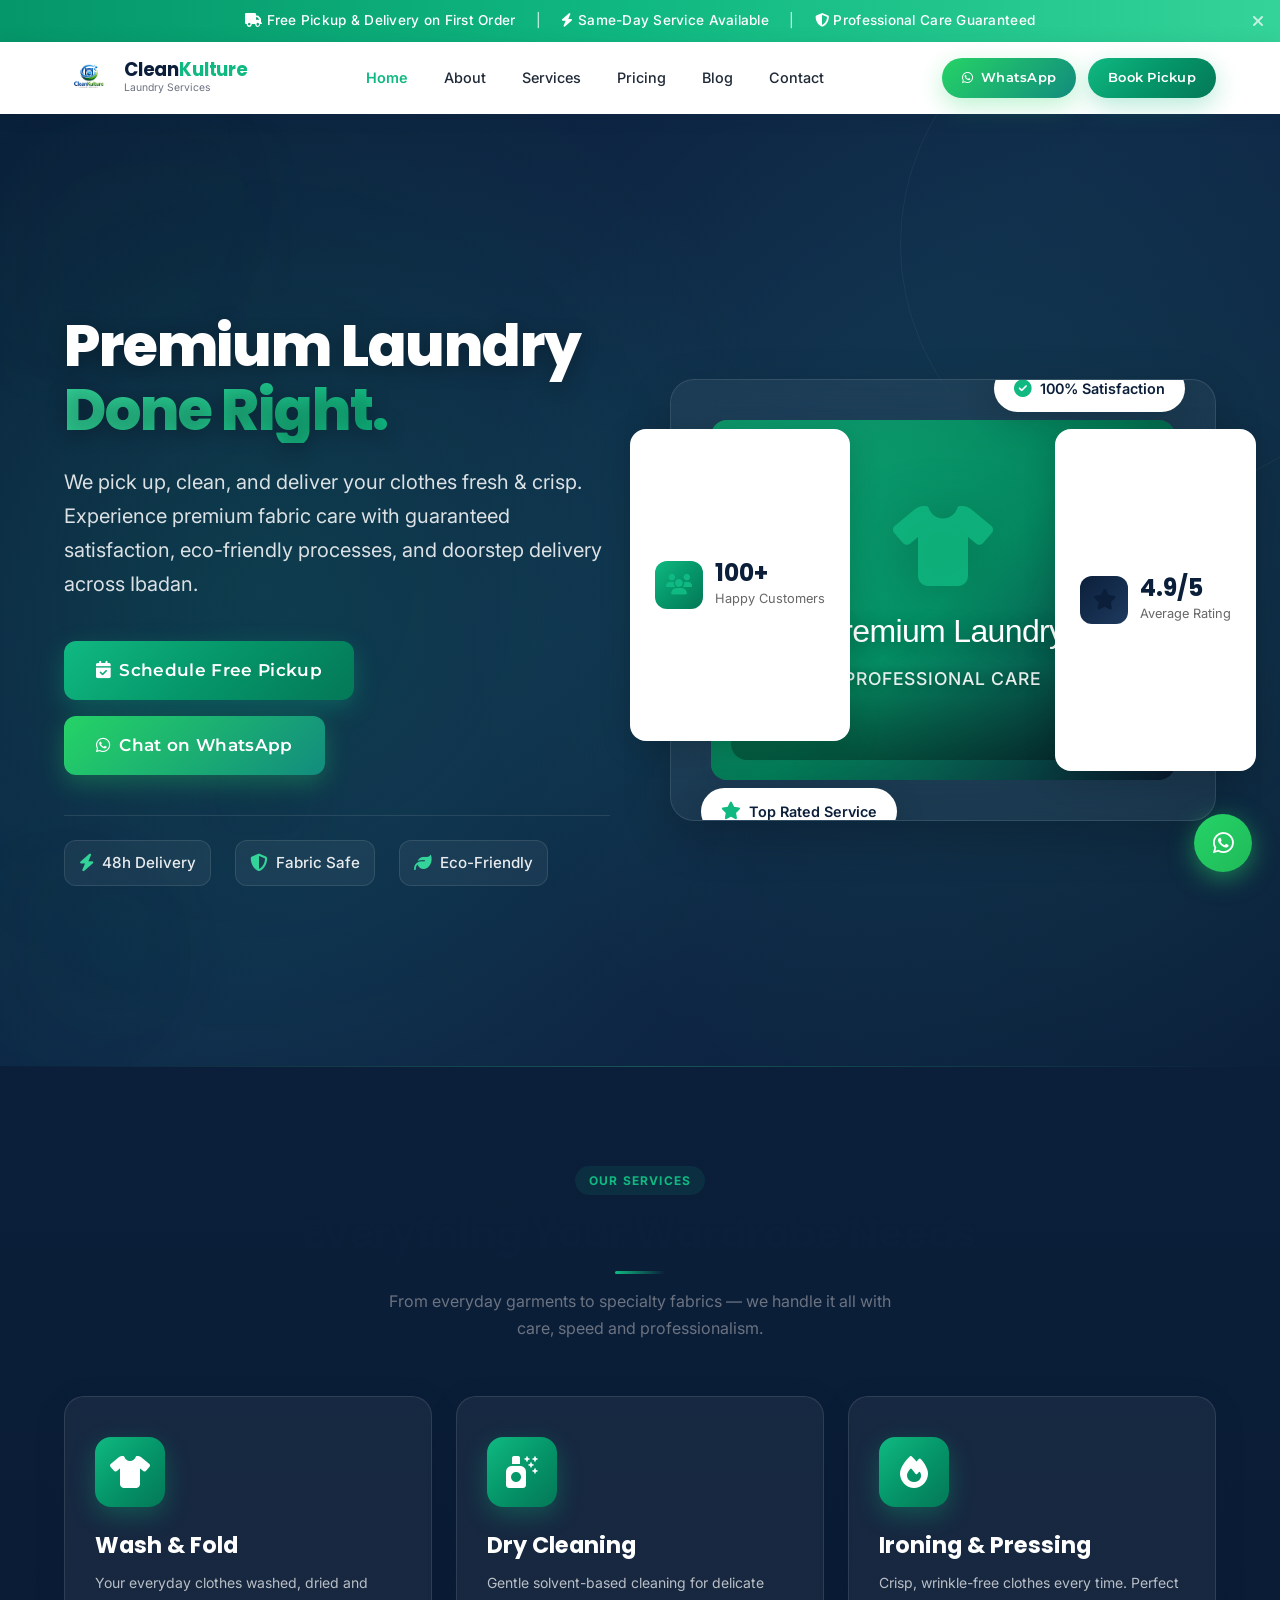
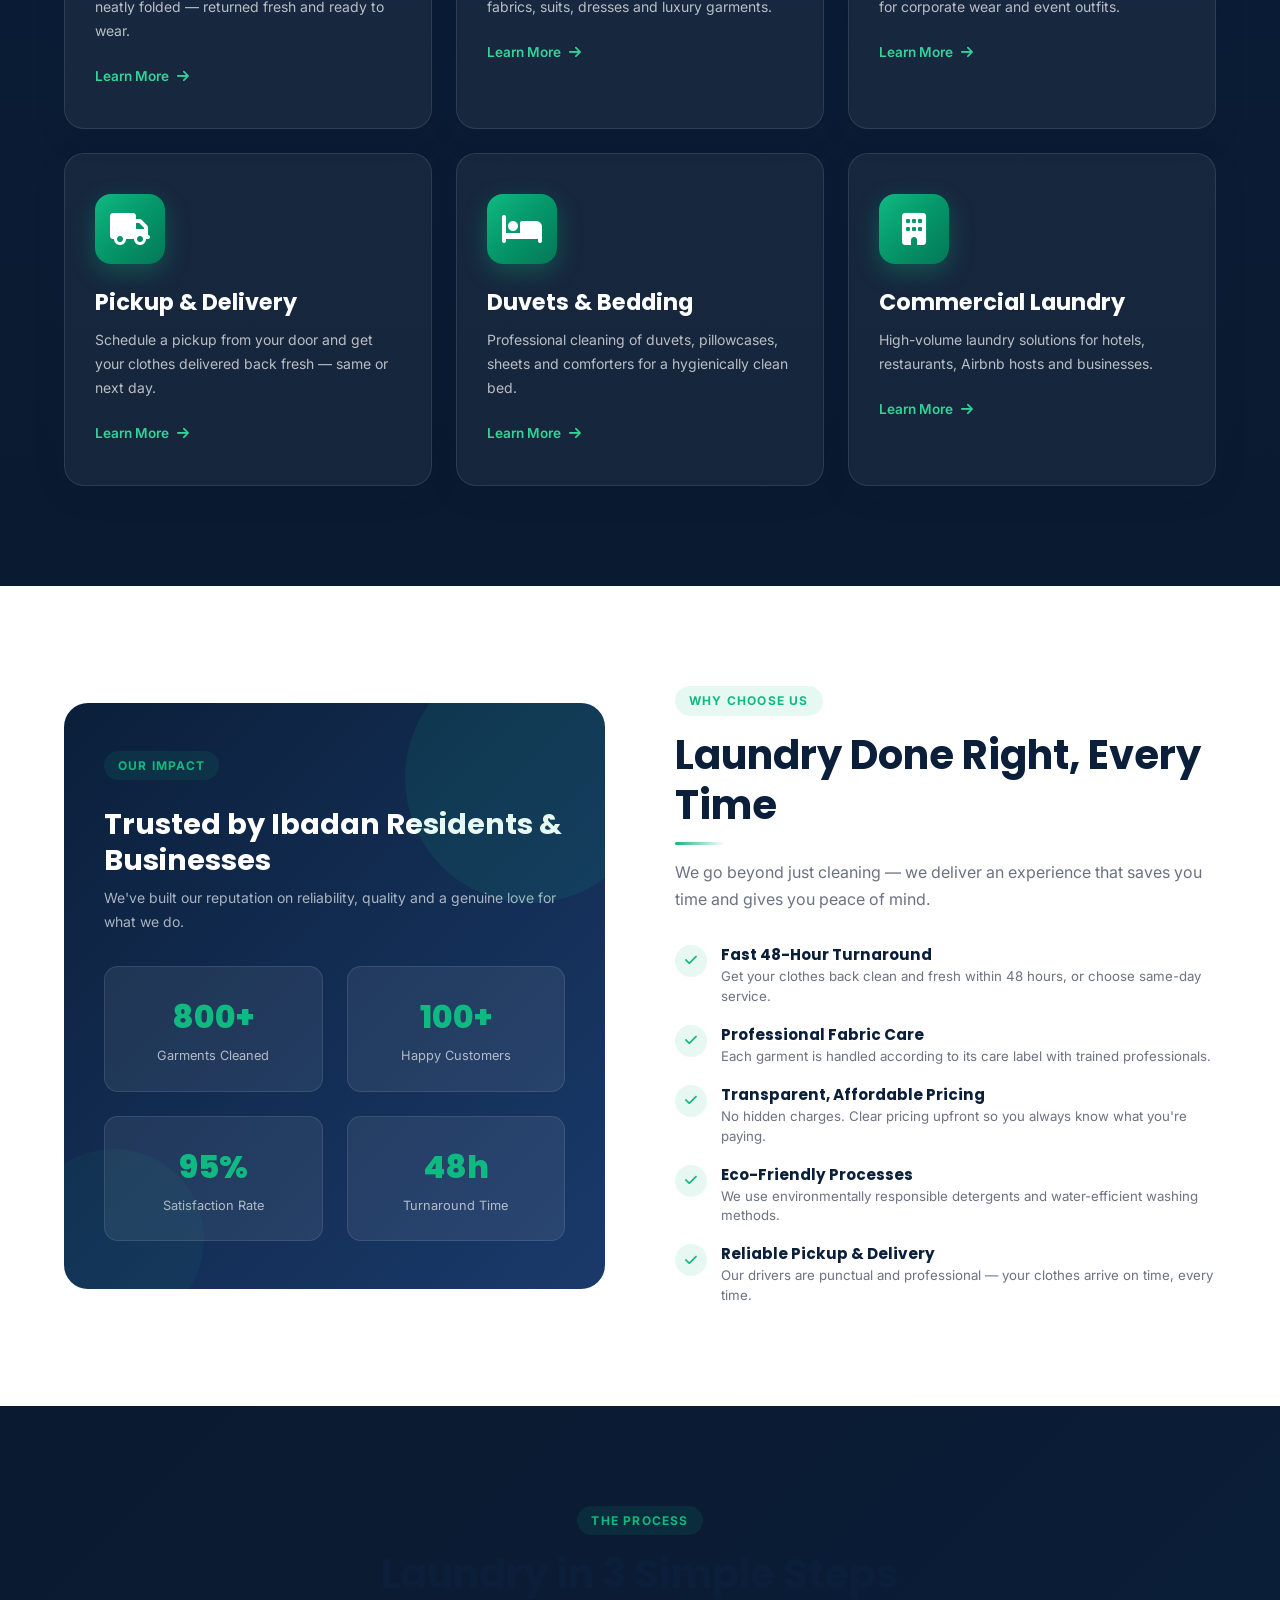
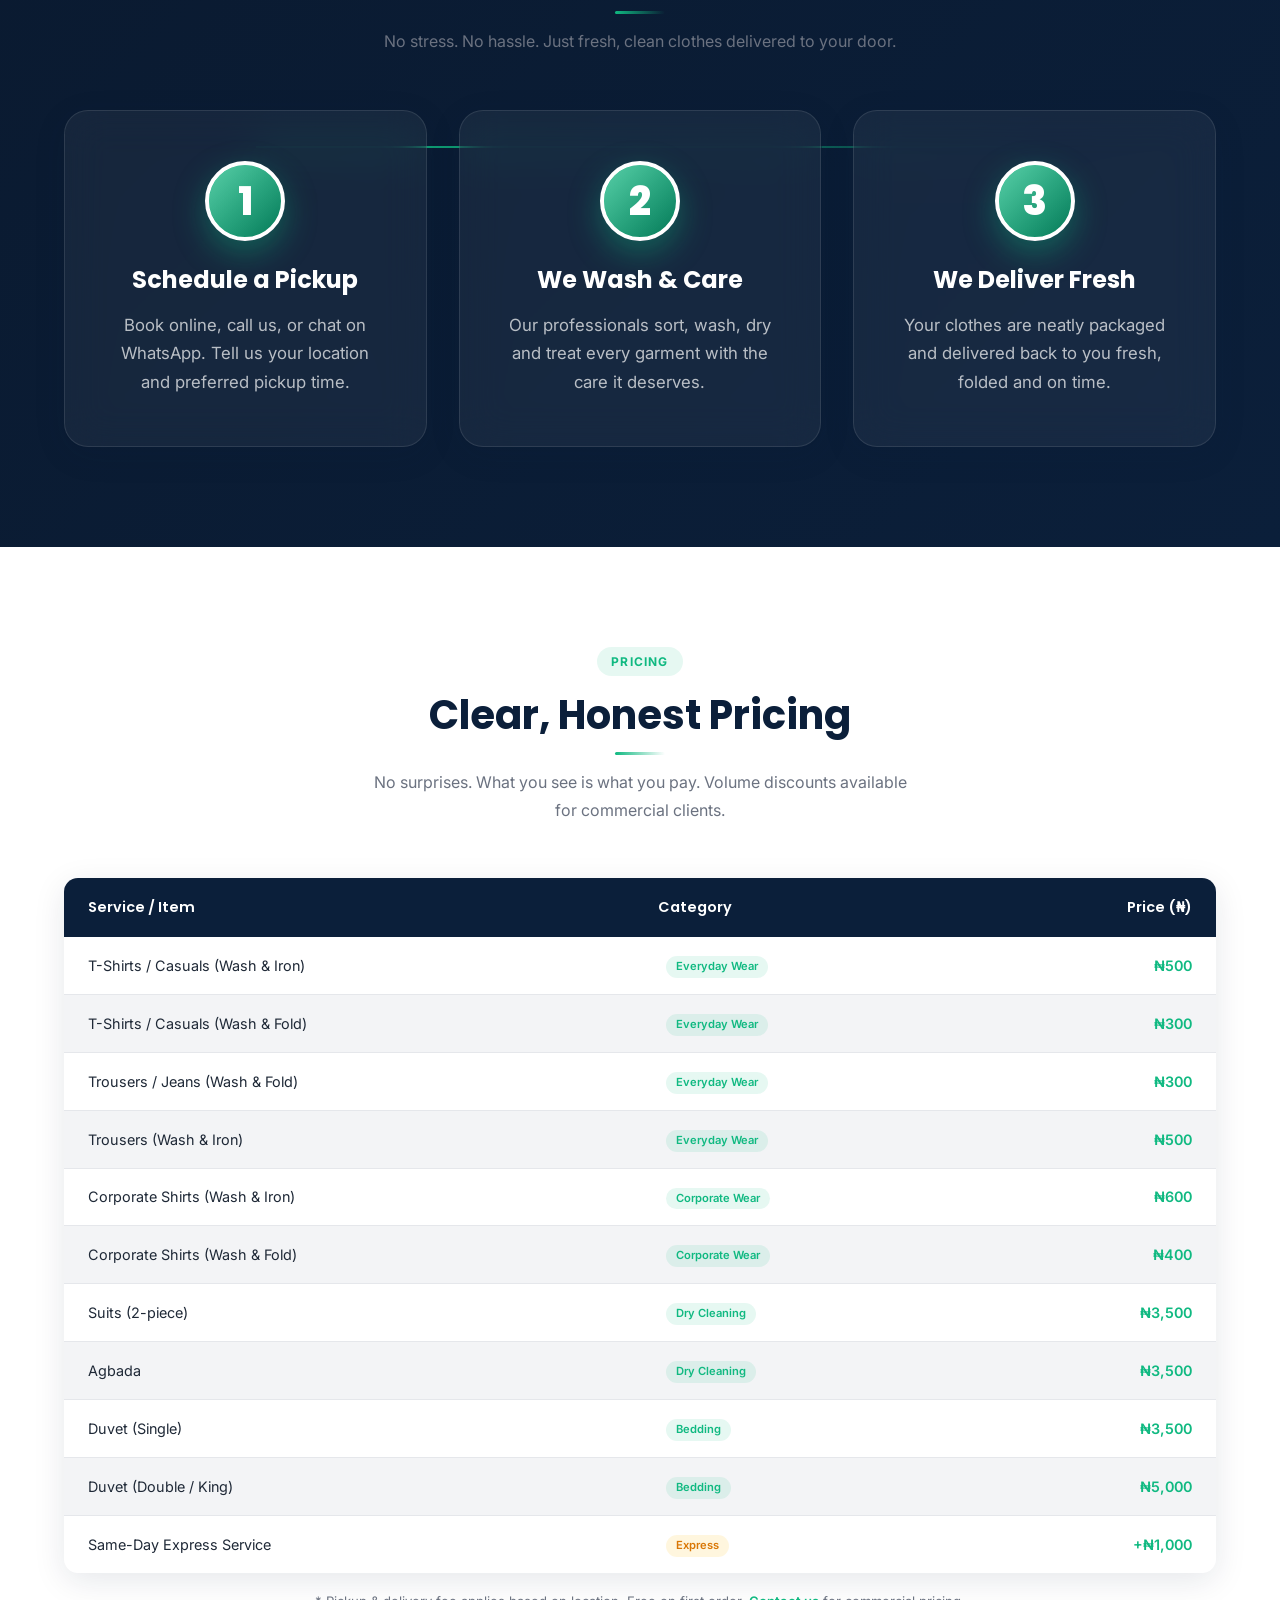
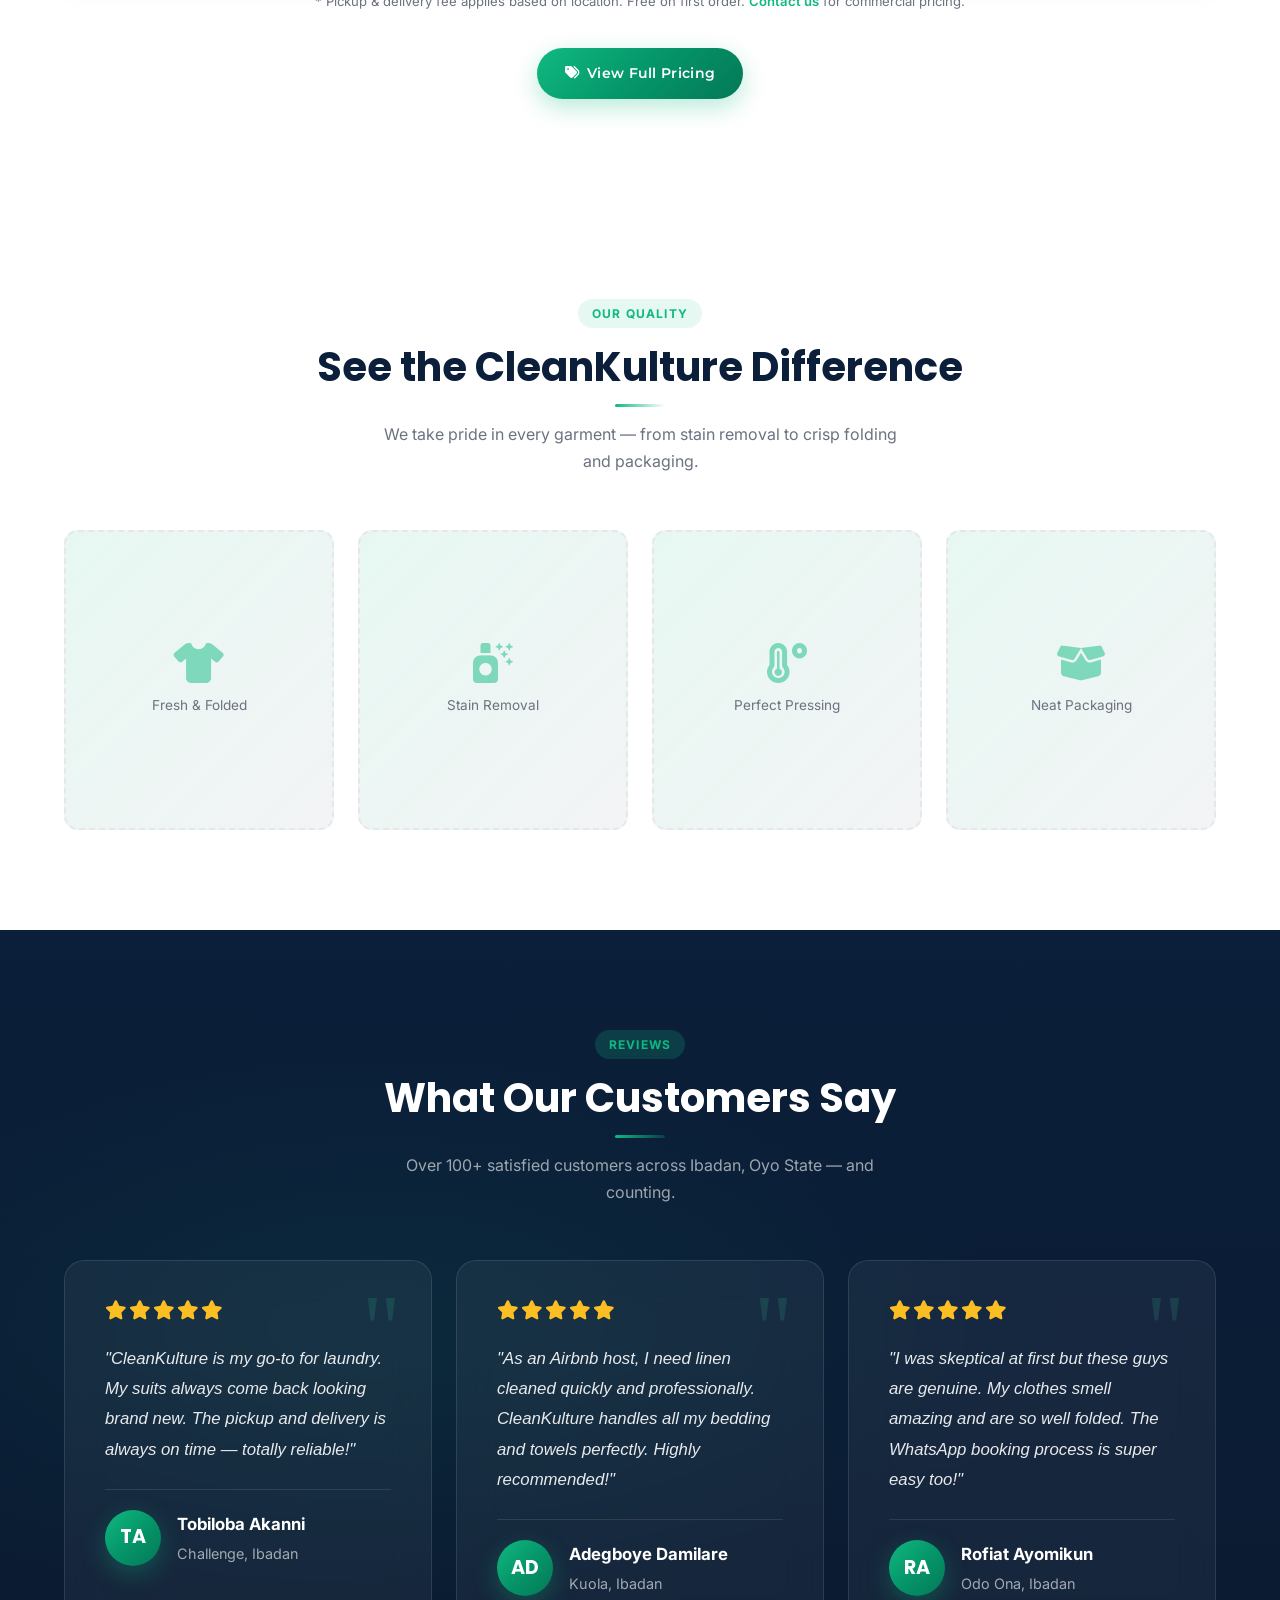
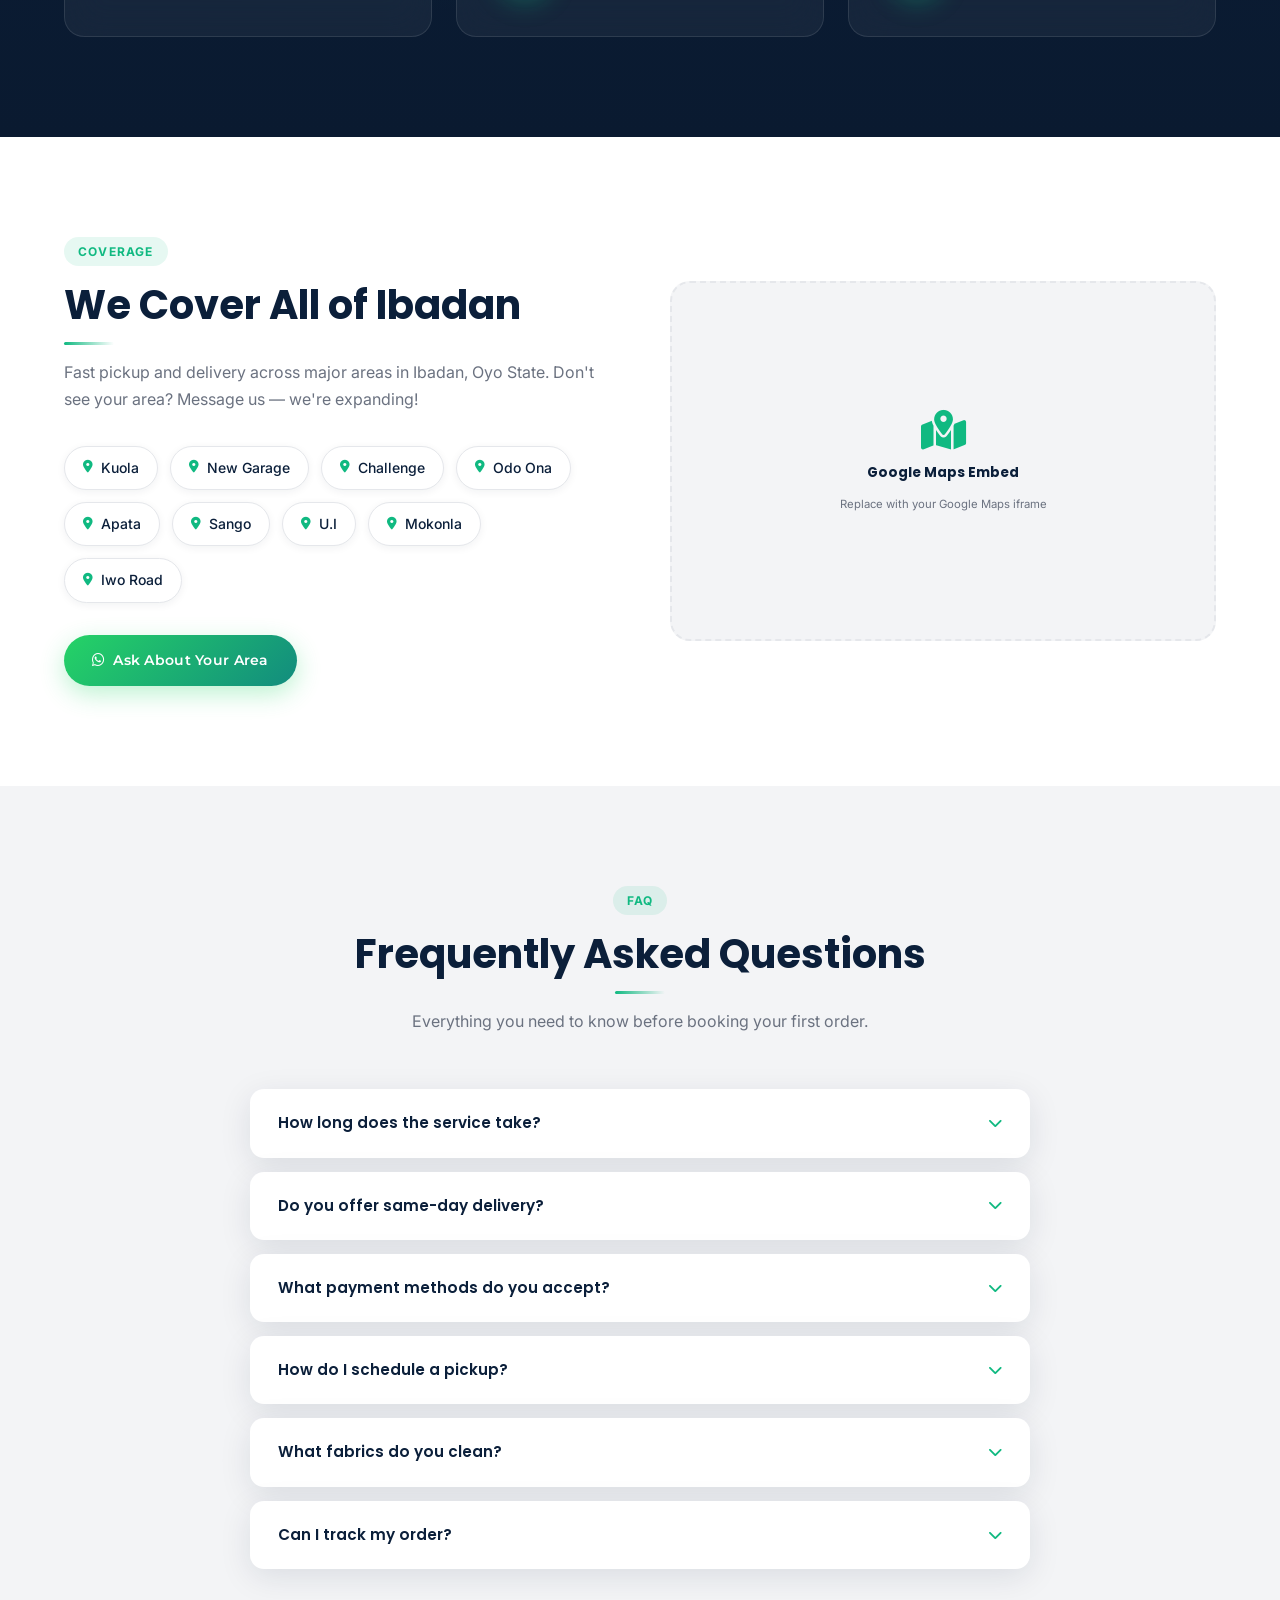
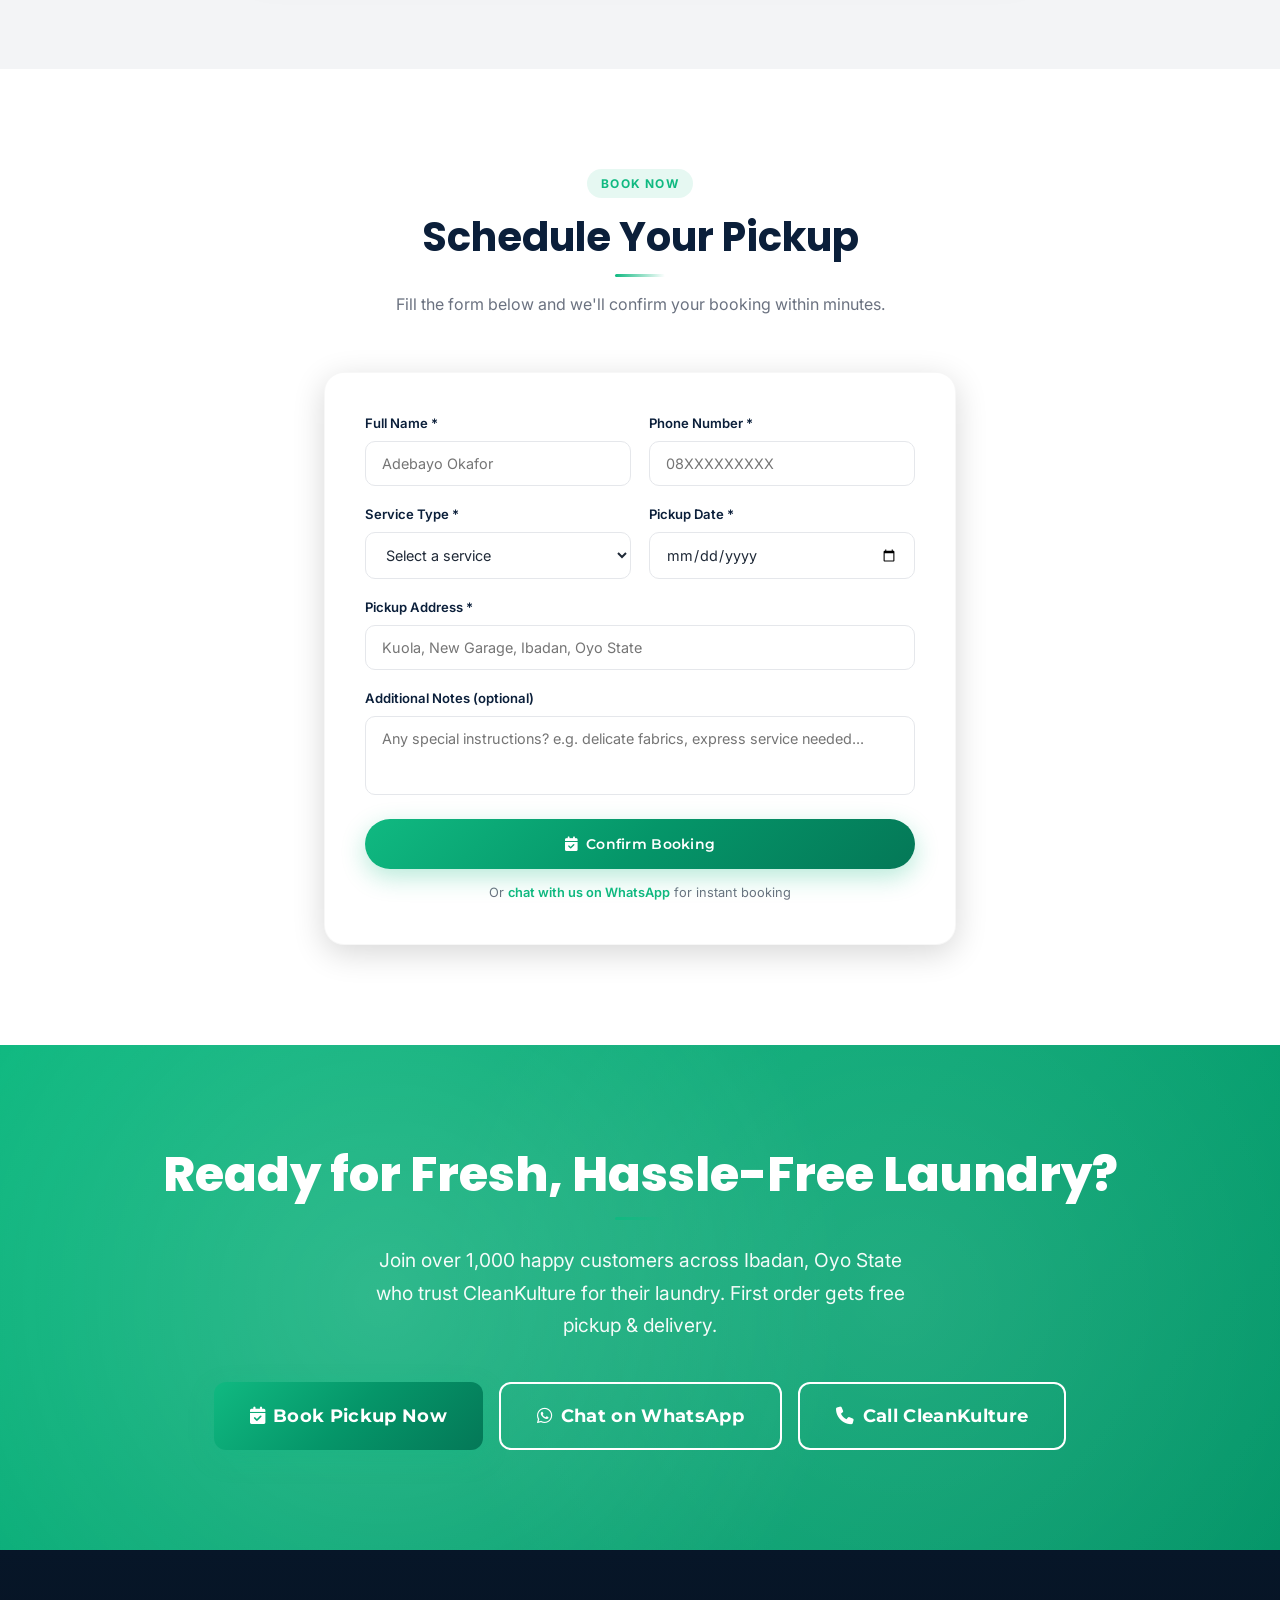
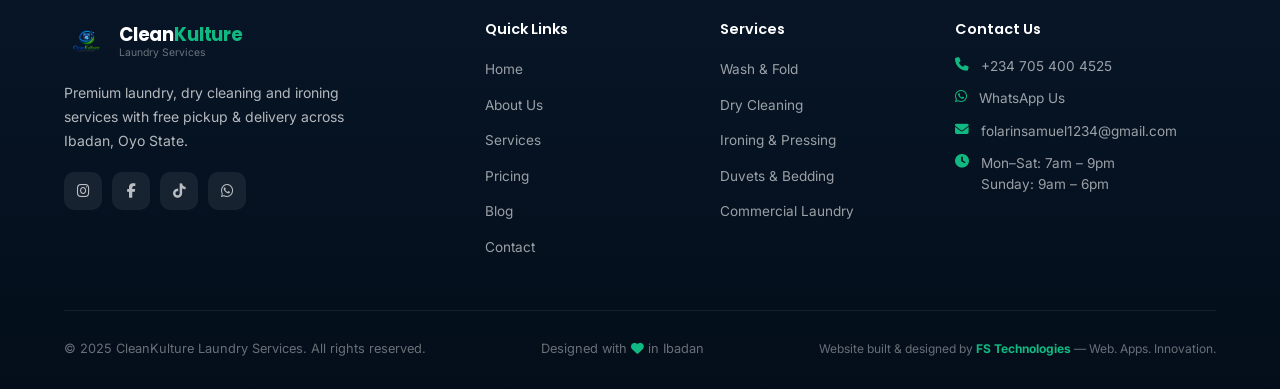
==== commit ac0fcc63: "Added professional landing page design with modern UI enhancements" ====
--- a/index.html
+++ b/index.html
@@ -16,6 +16,7 @@
   <link rel="stylesheet" href="https://cdnjs.cloudflare.com/ajax/libs/font-awesome/6.5.0/css/all.min.css">
   <link rel="stylesheet" href="css/style.css">
   <link rel="stylesheet" href="css/enhancements.css">
+  <link rel="stylesheet" href="css/professional-landing.css">
 
   <!-- Schema Markup -->
   <script type="application/ld+json">
@@ -644,15 +645,19 @@
   </section>
 
   <!-- FINAL CTA -->
-  <div class="final-cta">
-    <h2>Ready for <span class="accent">Fresh, Hassle-Free</span> Laundry?</h2>
-    <p>Join over 1,000 happy customers across Ibadan, Oyo State who trust CleanKulture for their laundry. First order gets free pickup & delivery.</p>
-    <div class="cta-btns">
-      <a href="#book" class="btn btn-primary btn-lg"><i class="fas fa-calendar-check"></i> Book Pickup Now</a>
-      <a href="https://wa.me/2347054004525?text=Good%20day%2C%20my%20name%20is%20%5BYour%20Name%5D.%20I%20am%20located%20at%20%5BYour%20Area%20in%20Ibadan%5D.%20I%20would%20like%20to%20%5Bdescribe%20how%20CleanKulture%20can%20help%20you%5D" class="btn btn-wa btn-lg"><i class="fab fa-whatsapp"></i> Chat on WhatsApp</a>
-      <a href="tel:+2347054004525" class="btn btn-outline"><i class="fas fa-phone"></i> Call CleanKulture</a>
-    </div>
-  </div>
+  <section class="cta-section">
+    <div class="container text-center">
+      <div class="reveal">
+        <h2 class="section-title">Ready for Fresh, Hassle-Free Laundry?</h2>
+        <p class="section-sub">Join over 1,000 happy customers across Ibadan, Oyo State who trust CleanKulture for their laundry. First order gets free pickup & delivery.</p>
+        <div class="cta-buttons">
+          <a href="#book" class="btn btn-primary btn-lg"><i class="fas fa-calendar-check"></i> Book Pickup Now</a>
+          <a href="https://wa.me/2347054004525?text=Good%20day%2C%20my%20name%20is%20%5BYour%20Name%5D.%20I%20am%20located%20at%20%5BYour%20Area%20in%20Ibadan%5D.%20I%20would%20like%20to%20%5Bdescribe%20how%20CleanKulture%20can%20help%20you%5D" class="btn btn-outline btn-lg"><i class="fab fa-whatsapp"></i> Chat on WhatsApp</a>
+          <a href="tel:+2347054004525" class="btn btn-outline btn-lg"><i class="fas fa-phone"></i> Call CleanKulture</a>
+        </div>
+      </div>
+    </div>
+  </section>
 
   <!-- FOOTER -->
   <footer id="contact">
--- a/css/professional-landing.css
+++ b/css/professional-landing.css
@@ -0,0 +1,757 @@
+/* ============================================
+   PROFESSIONAL LANDING PAGE ENHANCEMENTS
+   CleanKulture Laundry Services
+   Modern, Clean, Industry-Standard Design
+   ============================================ */
+
+/* === GLOBAL ENHANCEMENTS === */
+:root {
+  --primary-gradient: linear-gradient(135deg, #10B981 0%, #059669 50%, #047857 100%);
+  --secondary-gradient: linear-gradient(135deg, #0B1F3A 0%, #1e3a5f 100%);
+  --accent-gradient: linear-gradient(135deg, #34D399 0%, #10B981 100%);
+  --glass-bg: rgba(255, 255, 255, 0.05);
+  --glass-border: rgba(255, 255, 255, 0.1);
+  --shadow-sm: 0 2px 8px rgba(0, 0, 0, 0.08);
+  --shadow-md: 0 4px 16px rgba(0, 0, 0, 0.12);
+  --shadow-lg: 0 8px 32px rgba(0, 0, 0, 0.16);
+  --shadow-xl: 0 16px 48px rgba(0, 0, 0, 0.2);
+  --transition-fast: 0.2s cubic-bezier(0.4, 0, 0.2, 1);
+  --transition-base: 0.3s cubic-bezier(0.4, 0, 0.2, 1);
+  --transition-slow: 0.5s cubic-bezier(0.4, 0, 0.2, 1);
+}
+
+/* Smooth page loading */
+html {
+  scroll-behavior: smooth;
+}
+
+body {
+  -webkit-font-smoothing: antialiased;
+  -moz-osx-font-smoothing: grayscale;
+}
+
+/* === HERO SECTION PROFESSIONAL ENHANCEMENT === */
+.hero {
+  position: relative;
+  overflow: hidden;
+  background: linear-gradient(135deg, #0B1F3A 0%, #0f2b4a 50%, #0B1F3A 100%);
+  padding: 120px 0 100px;
+}
+
+.hero::before {
+  content: '';
+  position: absolute;
+  top: 0;
+  left: 0;
+  right: 0;
+  bottom: 0;
+  background: 
+    radial-gradient(circle at 20% 50%, rgba(16, 185, 129, 0.15) 0%, transparent 50%),
+    radial-gradient(circle at 80% 50%, rgba(52, 211, 153, 0.1) 0%, transparent 50%);
+  pointer-events: none;
+}
+
+.hero-bg-animation {
+  position: absolute;
+  inset: 0;
+  overflow: hidden;
+  pointer-events: none;
+}
+
+.floating-shape {
+  position: absolute;
+  border-radius: 50%;
+  background: linear-gradient(135deg, rgba(16, 185, 129, 0.1), rgba(52, 211, 153, 0.05));
+  backdrop-filter: blur(40px);
+  animation: floatShape 20s ease-in-out infinite;
+}
+
+.shape-1 {
+  width: 400px;
+  height: 400px;
+  top: -100px;
+  left: -100px;
+  animation-delay: 0s;
+}
+
+.shape-2 {
+  width: 300px;
+  height: 300px;
+  bottom: -50px;
+  right: 10%;
+  animation-delay: -5s;
+}
+
+.shape-3 {
+  width: 200px;
+  height: 200px;
+  top: 30%;
+  right: 20%;
+  animation-delay: -10s;
+}
+
+.shape-4 {
+  width: 150px;
+  height: 150px;
+  bottom: 20%;
+  left: 15%;
+  animation-delay: -15s;
+}
+
+@keyframes floatShape {
+  0%, 100% {
+    transform: translate(0, 0) rotate(0deg);
+  }
+  25% {
+    transform: translate(30px, -30px) rotate(5deg);
+  }
+  50% {
+    transform: translate(-20px, 20px) rotate(-5deg);
+  }
+  75% {
+    transform: translate(20px, 10px) rotate(3deg);
+  }
+}
+
+/* Hero Content Enhancement */
+.hero-title {
+  font-size: clamp(2.5rem, 5vw, 4rem);
+  font-weight: 800;
+  line-height: 1.1;
+  letter-spacing: -0.02em;
+  margin-bottom: 24px;
+  color: #ffffff;
+  text-shadow: 0 4px 20px rgba(0, 0, 0, 0.3);
+}
+
+.gradient-text {
+  background: linear-gradient(135deg, #34D399 0%, #10B981 50%, #059669 100%);
+  -webkit-background-clip: text;
+  -webkit-text-fill-color: transparent;
+  background-clip: text;
+  background-size: 200% auto;
+  animation: gradientShift 3s ease infinite;
+  position: relative;
+  display: inline-block;
+}
+
+@keyframes gradientShift {
+  0%, 100% { background-position: 0% center; }
+  50% { background-position: 100% center; }
+}
+
+.hero-sub {
+  font-size: clamp(1rem, 2vw, 1.25rem);
+  line-height: 1.7;
+  color: rgba(255, 255, 255, 0.85);
+  margin-bottom: 40px;
+  max-width: 600px;
+}
+
+.hero-ctas {
+  display: flex;
+  gap: 16px;
+  flex-wrap: wrap;
+  margin-bottom: 32px;
+}
+
+.hero-ctas .btn {
+  padding: 16px 32px;
+  font-size: 1.05rem;
+  font-weight: 600;
+  border-radius: 12px;
+  transition: all var(--transition-base);
+  position: relative;
+  overflow: hidden;
+}
+
+.hero-ctas .btn::before {
+  content: '';
+  position: absolute;
+  top: 50%;
+  left: 50%;
+  width: 0;
+  height: 0;
+  border-radius: 50%;
+  background: rgba(255, 255, 255, 0.2);
+  transform: translate(-50%, -50%);
+  transition: width 0.6s, height 0.6s;
+}
+
+.hero-ctas .btn:hover::before {
+  width: 300px;
+  height: 300px;
+}
+
+.btn-primary {
+  background: var(--primary-gradient);
+  box-shadow: 0 8px 24px rgba(16, 185, 129, 0.3);
+}
+
+.btn-primary:hover {
+  transform: translateY(-2px);
+  box-shadow: 0 12px 32px rgba(16, 185, 129, 0.4);
+}
+
+.btn-wa {
+  background: linear-gradient(135deg, #25D366 0%, #128C7E 100%);
+  box-shadow: 0 8px 24px rgba(37, 211, 102, 0.3);
+}
+
+.btn-wa:hover {
+  transform: translateY(-2px);
+  box-shadow: 0 12px 32px rgba(37, 211, 102, 0.4);
+}
+
+/* Trust Indicators */
+.trust-indicators {
+  display: flex;
+  gap: 24px;
+  flex-wrap: wrap;
+  padding-top: 24px;
+  border-top: 1px solid rgba(255, 255, 255, 0.1);
+}
+
+.trust-item {
+  display: flex;
+  align-items: center;
+  gap: 8px;
+  color: rgba(255, 255, 255, 0.9);
+  font-size: 0.95rem;
+  font-weight: 500;
+}
+
+.trust-item i {
+  color: #34D399;
+  font-size: 1.1rem;
+}
+
+/* Hero Card Enhancement */
+.hero-card-main {
+  position: relative;
+  background: var(--glass-bg);
+  border: 1px solid var(--glass-border);
+  border-radius: 24px;
+  padding: 40px;
+  backdrop-filter: blur(20px);
+  box-shadow: var(--shadow-xl);
+  transition: all var(--transition-base);
+}
+
+.hero-card-main:hover {
+  transform: translateY(-8px);
+  box-shadow: 0 24px 64px rgba(0, 0, 0, 0.3);
+  border-color: rgba(52, 211, 153, 0.3);
+}
+
+.card-glow {
+  position: absolute;
+  inset: -2px;
+  border-radius: 26px;
+  background: linear-gradient(135deg, #34D399, #10B981, #059669);
+  opacity: 0;
+  z-index: -1;
+  filter: blur(20px);
+  transition: opacity var(--transition-base);
+}
+
+.hero-card-main:hover .card-glow {
+  opacity: 0.5;
+}
+
+/* Floating Badges */
+.floating-badge {
+  position: absolute;
+  background: white;
+  padding: 12px 20px;
+  border-radius: 50px;
+  display: flex;
+  align-items: center;
+  gap: 8px;
+  box-shadow: var(--shadow-lg);
+  font-weight: 600;
+  font-size: 0.9rem;
+  color: #0B1F3A;
+  animation: floatBadge 3s ease-in-out infinite;
+  z-index: 10;
+}
+
+.badge-top {
+  top: -15px;
+  right: 30px;
+  animation-delay: 0s;
+}
+
+.badge-bottom {
+  bottom: -15px;
+  left: 30px;
+  animation-delay: -1.5s;
+}
+
+.floating-badge i {
+  color: #10B981;
+  font-size: 1.1rem;
+}
+
+@keyframes floatBadge {
+  0%, 100% {
+    transform: translateY(0);
+  }
+  50% {
+    transform: translateY(-12px);
+  }
+}
+
+/* Stat Cards */
+.stat-card {
+  position: absolute;
+  background: white;
+  padding: 20px 24px;
+  border-radius: 16px;
+  display: flex;
+  align-items: center;
+  gap: 12px;
+  box-shadow: var(--shadow-lg);
+  z-index: 5;
+  transition: all var(--transition-base);
+}
+
+.stat-card:hover {
+  transform: translateY(-4px) scale(1.05);
+  box-shadow: var(--shadow-xl);
+}
+
+.stat-left {
+  top: 50px;
+  left: -40px;
+}
+
+.stat-right {
+  bottom: 50px;
+  right: -40px;
+}
+
+.stat-icon {
+  width: 48px;
+  height: 48px;
+  border-radius: 12px;
+  display: flex;
+  align-items: center;
+  justify-content: center;
+  font-size: 1.3rem;
+  color: white;
+}
+
+.stat-icon.green {
+  background: var(--primary-gradient);
+}
+
+.stat-icon.navy {
+  background: var(--secondary-gradient);
+}
+
+.stat-num {
+  font-size: 1.5rem;
+  font-weight: 700;
+  color: #0B1F3A;
+  line-height: 1;
+}
+
+.stat-label {
+  font-size: 0.8rem;
+  color: rgba(0, 0, 0, 0.6);
+  margin-top: 4px;
+}
+
+/* === SERVICES SECTION ENHANCEMENT === */
+.services {
+  padding: 100px 0;
+  background: linear-gradient(180deg, #0B1F3A 0%, #0a1a30 100%);
+  position: relative;
+}
+
+.services::before {
+  content: '';
+  position: absolute;
+  top: 0;
+  left: 0;
+  right: 0;
+  height: 1px;
+  background: linear-gradient(90deg, transparent, rgba(52, 211, 153, 0.3), transparent);
+}
+
+.service-card {
+  position: relative;
+  background: var(--glass-bg);
+  border: 1px solid var(--glass-border);
+  border-radius: 20px;
+  padding: 40px 30px;
+  transition: all var(--transition-base);
+  overflow: hidden;
+}
+
+.service-card::before {
+  content: '';
+  position: absolute;
+  top: 0;
+  left: 0;
+  right: 0;
+  height: 3px;
+  background: var(--primary-gradient);
+  transform: scaleX(0);
+  transform-origin: left;
+  transition: transform var(--transition-base);
+}
+
+.service-card:hover {
+  transform: translateY(-8px);
+  background: rgba(255, 255, 255, 0.08);
+  border-color: rgba(52, 211, 153, 0.3);
+  box-shadow: 0 16px 48px rgba(16, 185, 129, 0.2);
+}
+
+.service-card:hover::before {
+  transform: scaleX(1);
+}
+
+.svc-icon {
+  width: 70px;
+  height: 70px;
+  background: var(--primary-gradient);
+  border-radius: 16px;
+  display: flex;
+  align-items: center;
+  justify-content: center;
+  font-size: 2rem;
+  color: white;
+  margin-bottom: 24px;
+  transition: all var(--transition-base);
+  box-shadow: 0 8px 24px rgba(16, 185, 129, 0.3);
+}
+
+.service-card:hover .svc-icon {
+  transform: scale(1.1) rotate(5deg);
+  box-shadow: 0 12px 32px rgba(16, 185, 129, 0.4);
+}
+
+.service-card h3 {
+  font-size: 1.4rem;
+  font-weight: 700;
+  color: #ffffff;
+  margin-bottom: 12px;
+}
+
+.service-card p {
+  color: rgba(255, 255, 255, 0.7);
+  line-height: 1.7;
+  margin-bottom: 20px;
+}
+
+.learn-more {
+  color: #34D399;
+  font-weight: 600;
+  display: inline-flex;
+  align-items: center;
+  gap: 8px;
+  transition: all var(--transition-fast);
+}
+
+.learn-more:hover {
+  gap: 12px;
+  color: #10B981;
+}
+
+/* === HOW IT WORKS ENHANCEMENT === */
+.how {
+  padding: 100px 0;
+  background: linear-gradient(135deg, #0a1a30 0%, #0B1F3A 100%);
+  position: relative;
+}
+
+.step-card {
+  position: relative;
+  background: var(--glass-bg);
+  border: 1px solid var(--glass-border);
+  border-radius: 24px;
+  padding: 50px 40px;
+  text-align: center;
+  transition: all var(--transition-base);
+  backdrop-filter: blur(20px);
+}
+
+.step-card:hover {
+  transform: translateY(-12px);
+  border-color: rgba(52, 211, 153, 0.4);
+  box-shadow: 0 20px 60px rgba(16, 185, 129, 0.25);
+}
+
+.step-num {
+  width: 80px;
+  height: 80px;
+  background: var(--primary-gradient);
+  border-radius: 50%;
+  display: flex;
+  align-items: center;
+  justify-content: center;
+  font-size: 2.5rem;
+  font-weight: 800;
+  color: white;
+  margin: 0 auto 24px;
+  box-shadow: 0 12px 32px rgba(16, 185, 129, 0.4);
+  position: relative;
+  overflow: hidden;
+}
+
+.step-num::before {
+  content: '';
+  position: absolute;
+  inset: 0;
+  background: linear-gradient(135deg, rgba(255, 255, 255, 0.3), transparent);
+  border-radius: 50%;
+}
+
+.step-card h3 {
+  font-size: 1.5rem;
+  font-weight: 700;
+  color: #ffffff;
+  margin-bottom: 16px;
+}
+
+.step-card p {
+  color: rgba(255, 255, 255, 0.7);
+  line-height: 1.7;
+  font-size: 1.05rem;
+}
+
+/* === TESTIMONIALS ENHANCEMENT === */
+.testimonials {
+  padding: 100px 0;
+  background: linear-gradient(180deg, #0B1F3A 0%, #0a1a30 100%);
+}
+
+.review-card {
+  background: var(--glass-bg);
+  border: 1px solid var(--glass-border);
+  border-radius: 20px;
+  padding: 40px;
+  transition: all var(--transition-base);
+  position: relative;
+  backdrop-filter: blur(20px);
+}
+
+.review-card::before {
+  content: '"';
+  position: absolute;
+  top: 20px;
+  right: 30px;
+  font-size: 6rem;
+  font-family: Georgia, serif;
+  color: rgba(52, 211, 153, 0.15);
+  line-height: 1;
+  pointer-events: none;
+}
+
+.review-card:hover {
+  transform: translateY(-8px);
+  border-color: rgba(52, 211, 153, 0.3);
+  box-shadow: 0 16px 48px rgba(16, 185, 129, 0.2);
+}
+
+.stars {
+  margin-bottom: 20px;
+}
+
+.stars i {
+  color: #FBBF24;
+  font-size: 1.2rem;
+  margin-right: 2px;
+}
+
+.review-text {
+  color: rgba(255, 255, 255, 0.9);
+  line-height: 1.8;
+  font-size: 1.05rem;
+  margin-bottom: 24px;
+  font-style: italic;
+}
+
+.reviewer {
+  display: flex;
+  align-items: center;
+  gap: 16px;
+  padding-top: 20px;
+  border-top: 1px solid rgba(255, 255, 255, 0.1);
+}
+
+.reviewer-avatar {
+  width: 56px;
+  height: 56px;
+  border-radius: 50%;
+  background: var(--primary-gradient);
+  display: flex;
+  align-items: center;
+  justify-content: center;
+  color: white;
+  font-weight: 700;
+  font-size: 1.2rem;
+  box-shadow: 0 8px 24px rgba(16, 185, 129, 0.3);
+}
+
+.reviewer-name {
+  font-weight: 700;
+  color: #ffffff;
+  font-size: 1.05rem;
+}
+
+.reviewer-loc {
+  color: rgba(255, 255, 255, 0.6);
+  font-size: 0.9rem;
+  margin-top: 4px;
+}
+
+/* === CTA SECTION ENHANCEMENT === */
+.cta-section {
+  padding: 100px 0;
+  background: linear-gradient(135deg, #10B981 0%, #059669 100%);
+  position: relative;
+  overflow: hidden;
+}
+
+.cta-section::before {
+  content: '';
+  position: absolute;
+  inset: 0;
+  background: 
+    radial-gradient(circle at 30% 50%, rgba(255, 255, 255, 0.15) 0%, transparent 50%),
+    radial-gradient(circle at 70% 50%, rgba(255, 255, 255, 0.1) 0%, transparent 50%);
+  pointer-events: none;
+}
+
+.cta-section .section-title {
+  color: #ffffff;
+  font-size: clamp(2rem, 4vw, 3rem);
+  font-weight: 800;
+  margin-bottom: 24px;
+}
+
+.cta-section .section-sub {
+  color: rgba(255, 255, 255, 0.95);
+  font-size: 1.2rem;
+  margin-bottom: 40px;
+}
+
+.cta-buttons {
+  display: flex;
+  gap: 16px;
+  justify-content: center;
+  flex-wrap: wrap;
+}
+
+.cta-buttons .btn {
+  padding: 18px 36px;
+  font-size: 1.1rem;
+  font-weight: 700;
+  border-radius: 12px;
+  transition: all var(--transition-base);
+}
+
+.btn-outline {
+  background: transparent;
+  border: 2px solid white;
+  color: white;
+}
+
+.btn-outline:hover {
+  background: white;
+  color: #10B981;
+  transform: translateY(-2px);
+  box-shadow: 0 12px 32px rgba(0, 0, 0, 0.2);
+}
+
+/* === ANIMATIONS & TRANSITIONS === */
+.reveal,
+.reveal-left,
+.reveal-right {
+  opacity: 0;
+  transform: translateY(30px);
+  transition: all 0.8s cubic-bezier(0.4, 0, 0.2, 1);
+}
+
+.reveal-left {
+  transform: translateX(-50px);
+}
+
+.reveal-right {
+  transform: translateX(50px);
+}
+
+.reveal.active,
+.reveal-left.active,
+.reveal-right.active {
+  opacity: 1;
+  transform: translate(0);
+}
+
+/* === MOBILE RESPONSIVE === */
+@media (max-width: 768px) {
+  .hero {
+    padding: 100px 0 80px;
+  }
+
+  .hero-title {
+    font-size: clamp(2rem, 6vw, 3rem);
+  }
+
+  .hero-ctas {
+    flex-direction: column;
+  }
+
+  .hero-ctas .btn {
+    width: 100%;
+    text-align: center;
+  }
+
+  .trust-indicators {
+    gap: 16px;
+  }
+
+  .stat-card {
+    display: none;
+  }
+
+  .service-card,
+  .step-card,
+  .review-card {
+    padding: 30px 24px;
+  }
+
+  .cta-buttons {
+    flex-direction: column;
+  }
+
+  .cta-buttons .btn {
+    width: 100%;
+  }
+}
+
+@media (max-width: 480px) {
+  .hero {
+    padding: 80px 0 60px;
+  }
+
+  .hero-title {
+    font-size: clamp(1.75rem, 7vw, 2.5rem);
+  }
+
+  .floating-badge {
+    padding: 10px 16px;
+    font-size: 0.8rem;
+  }
+
+  .services,
+  .how,
+  .testimonials,
+  .cta-section {
+    padding: 60px 0;
+  }
+}
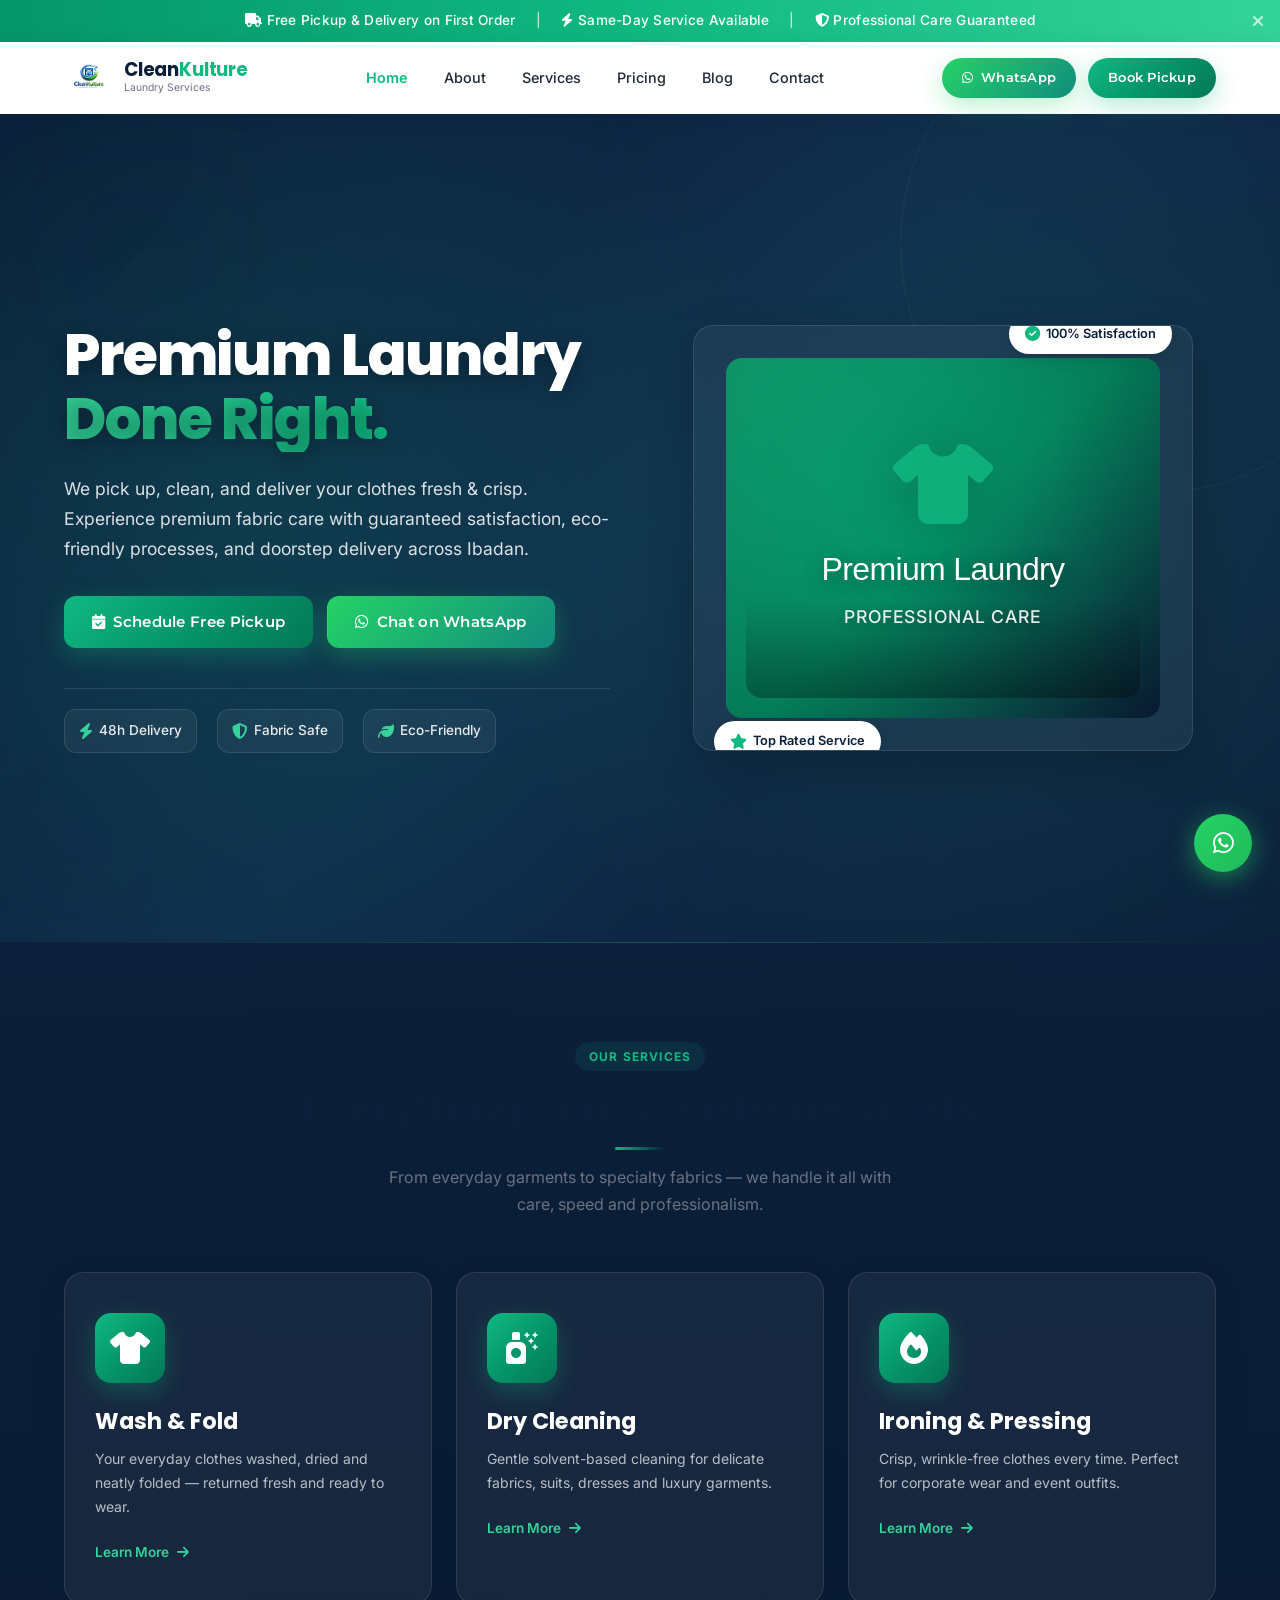
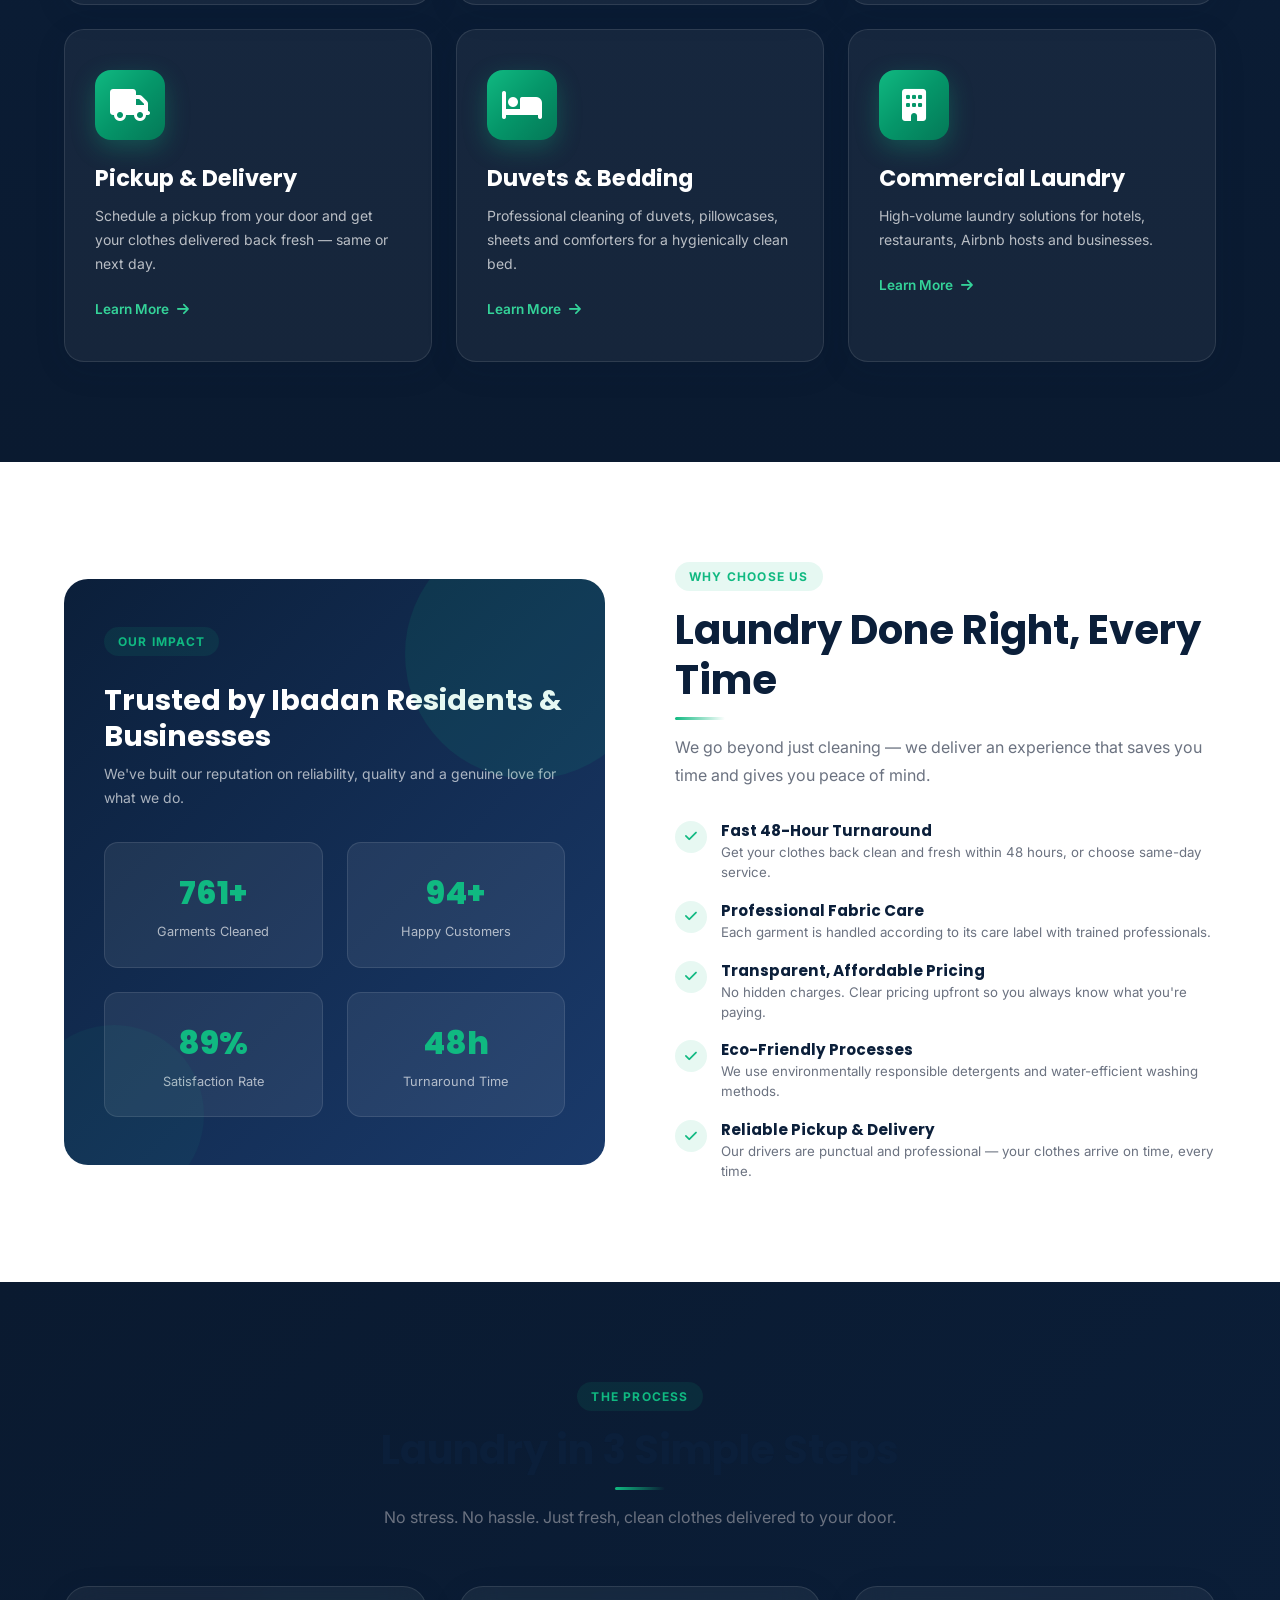
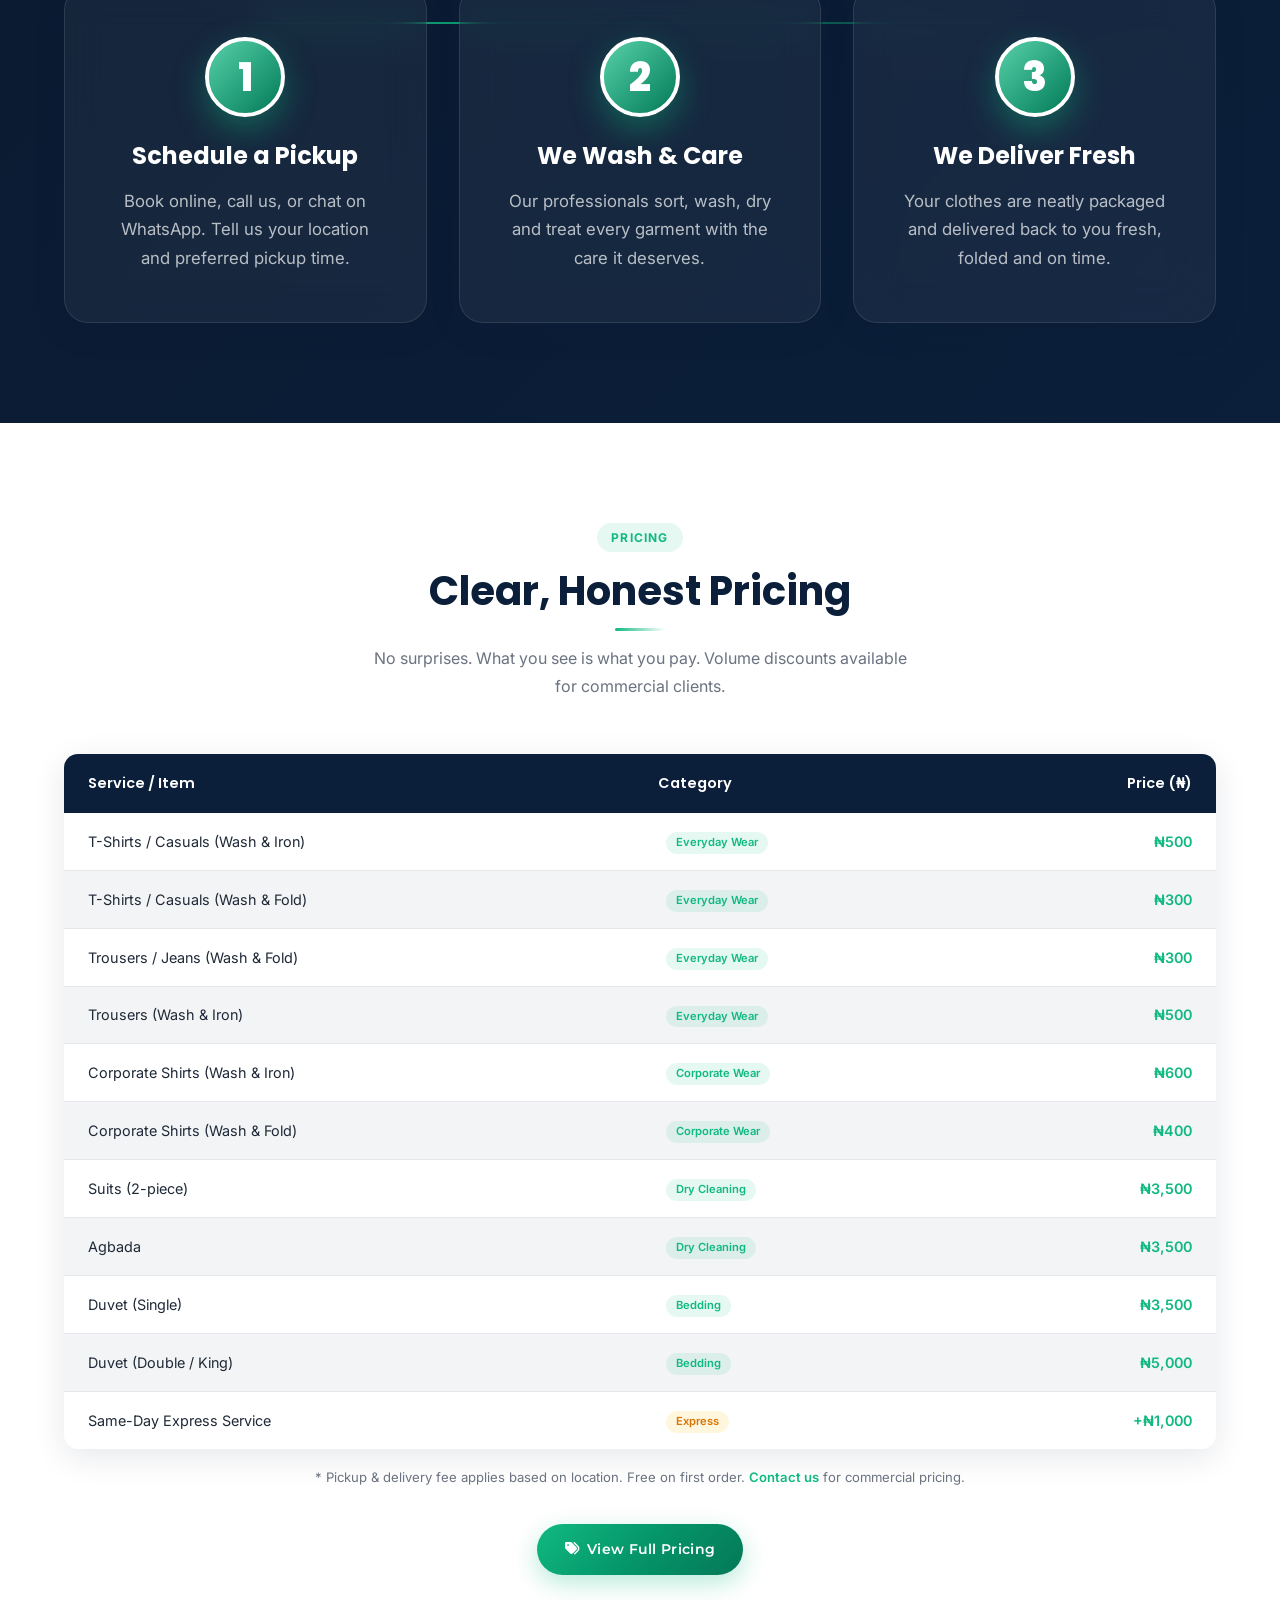
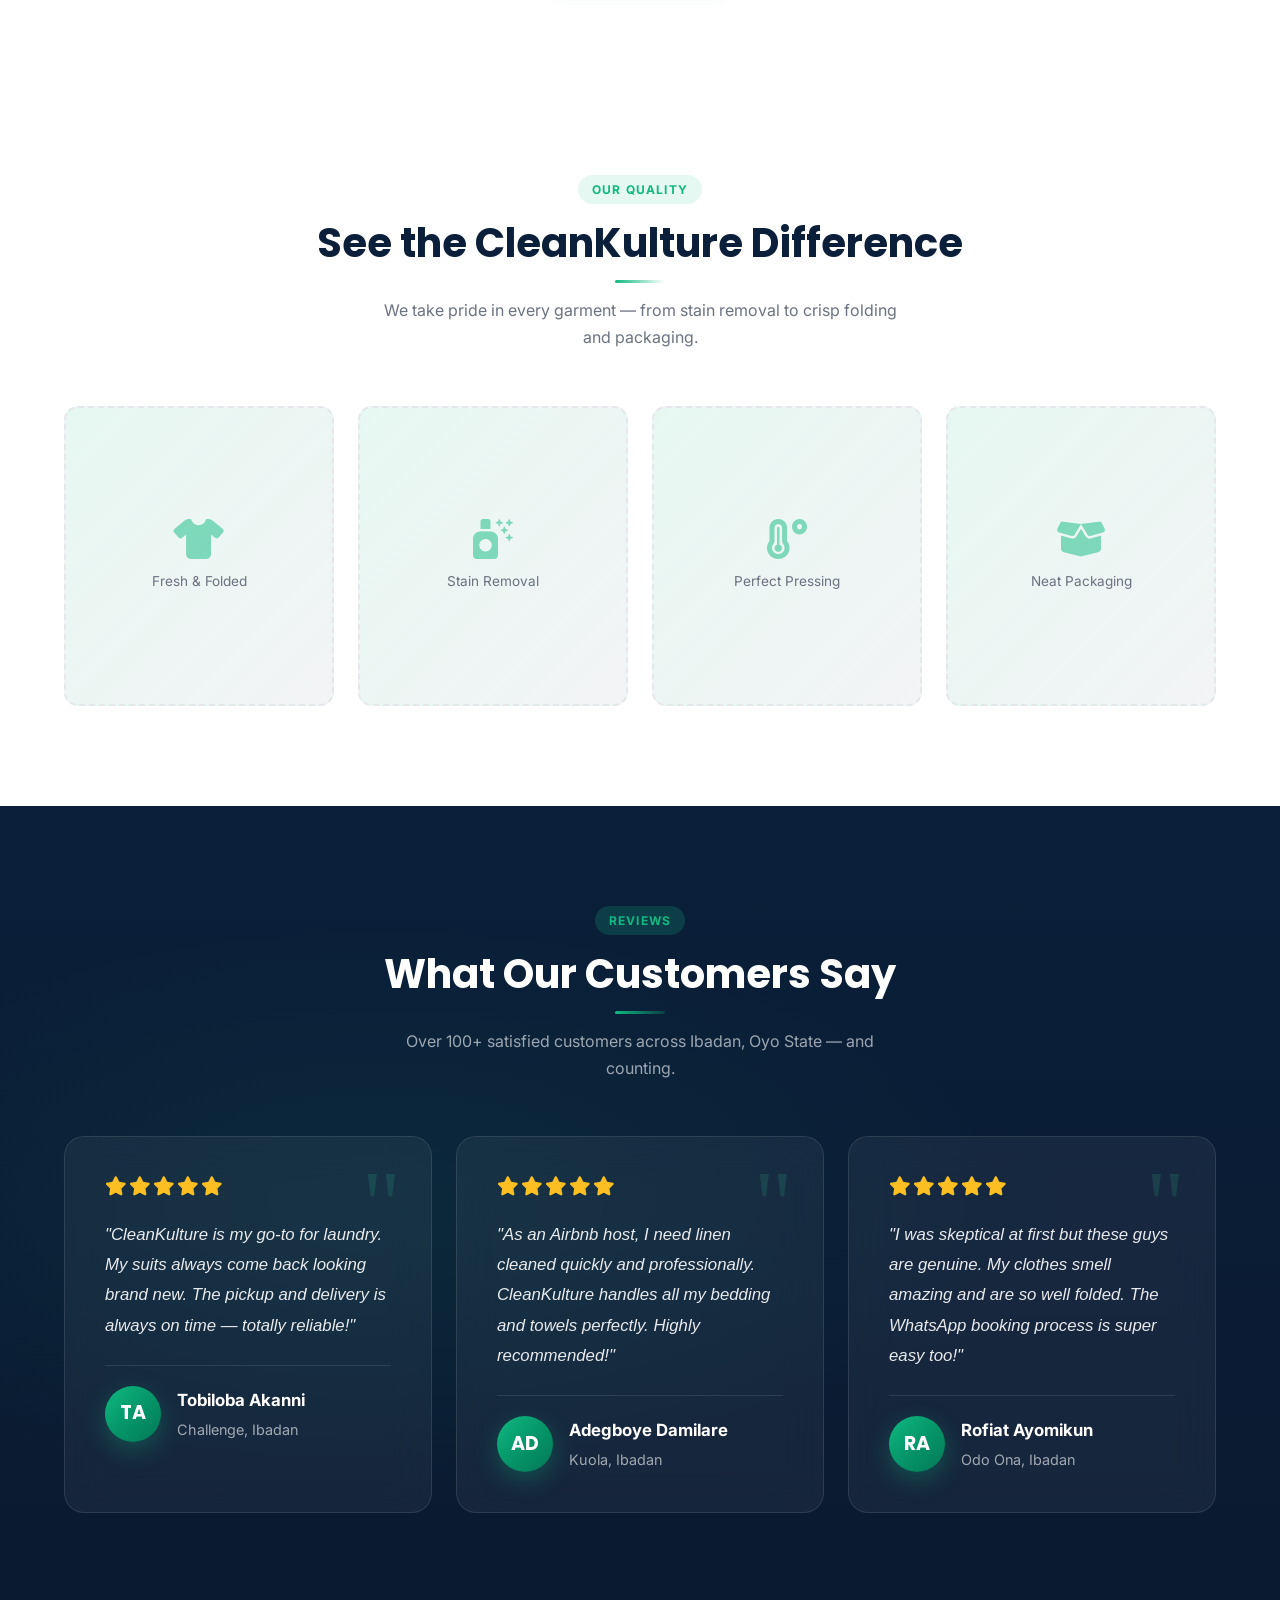
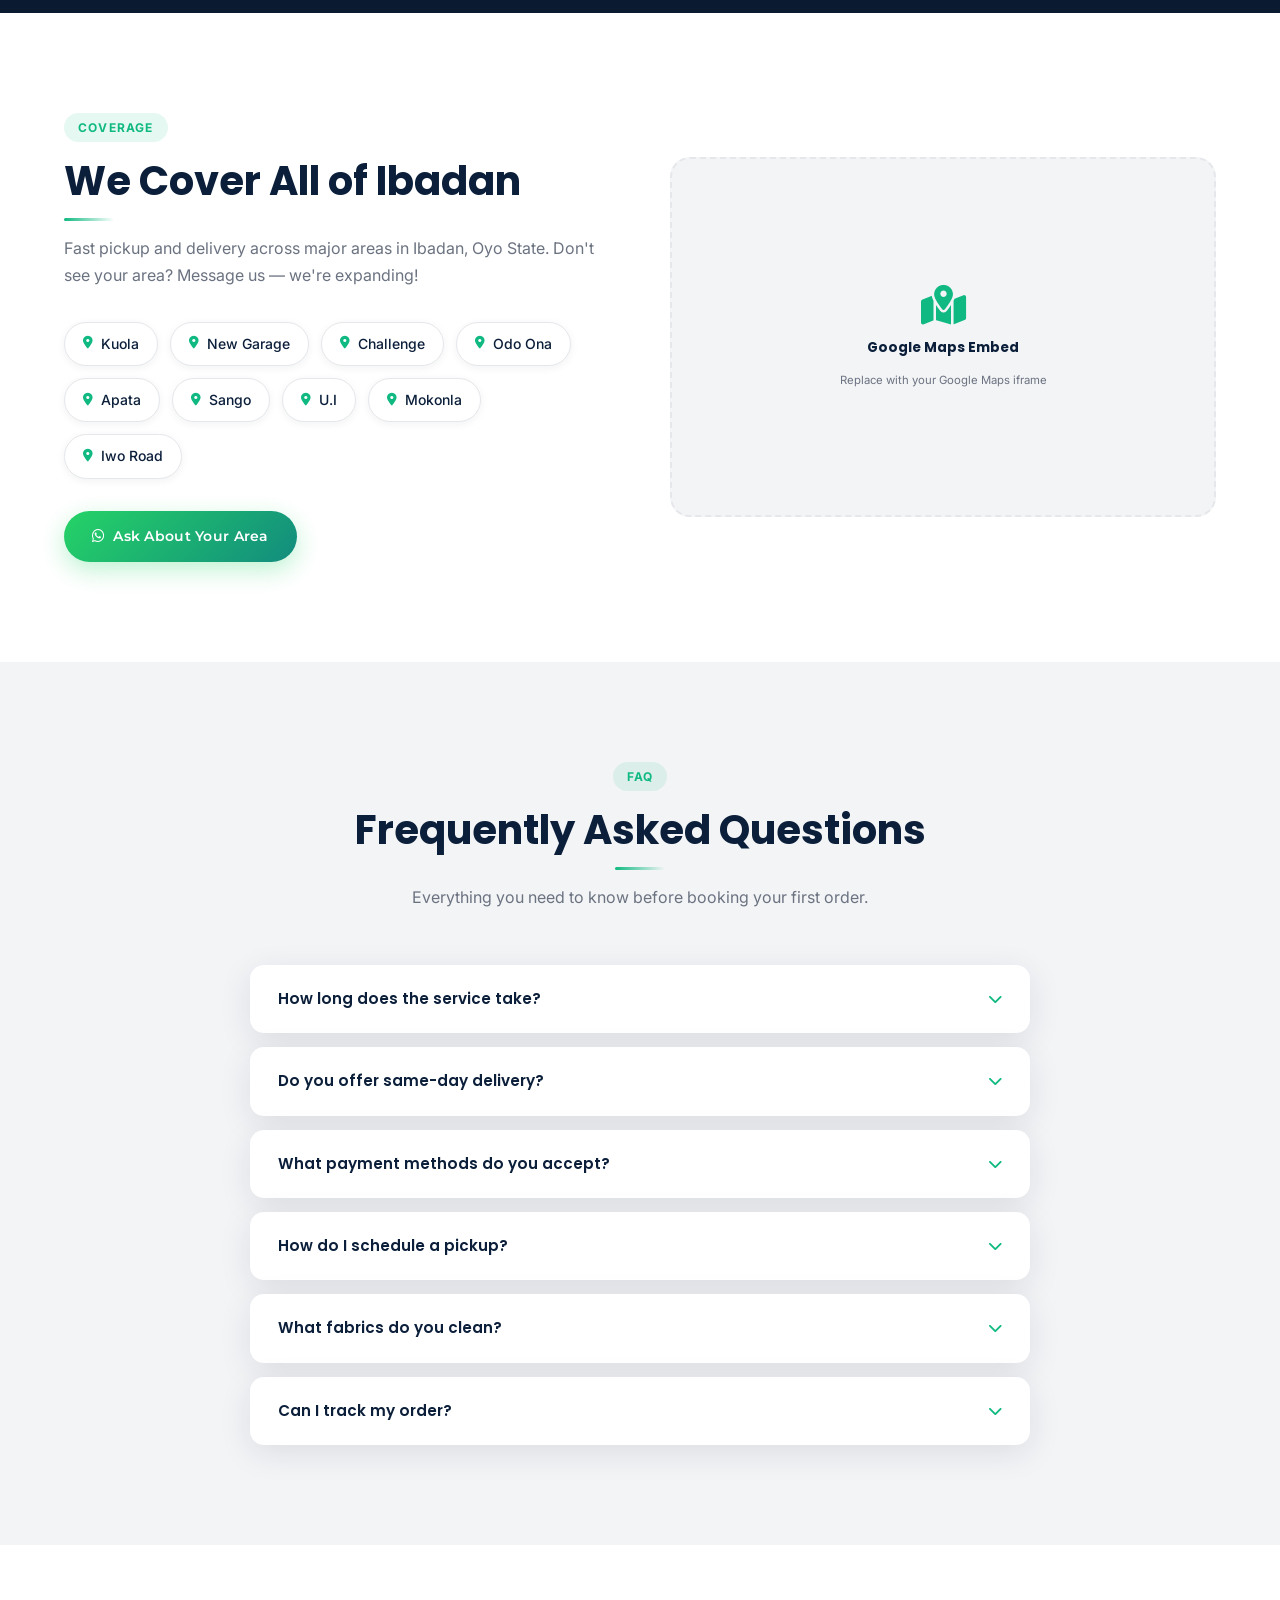
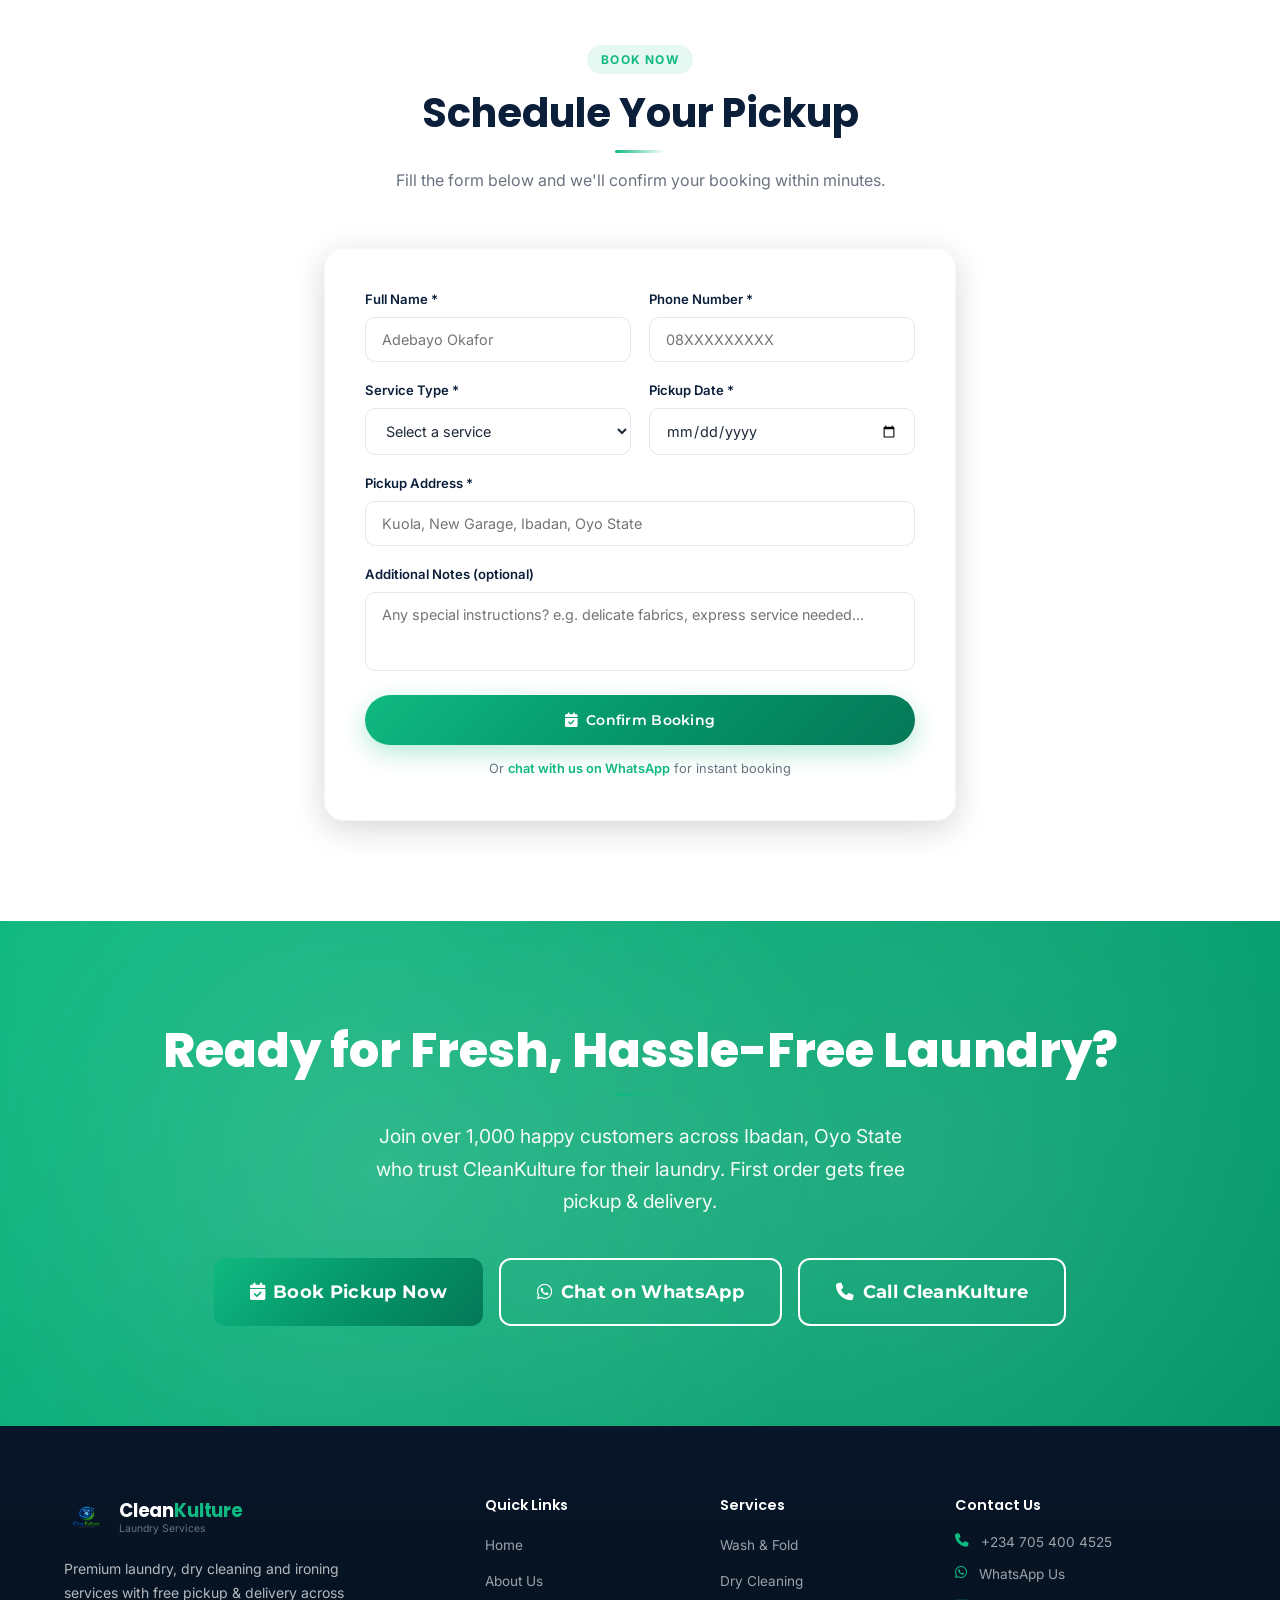
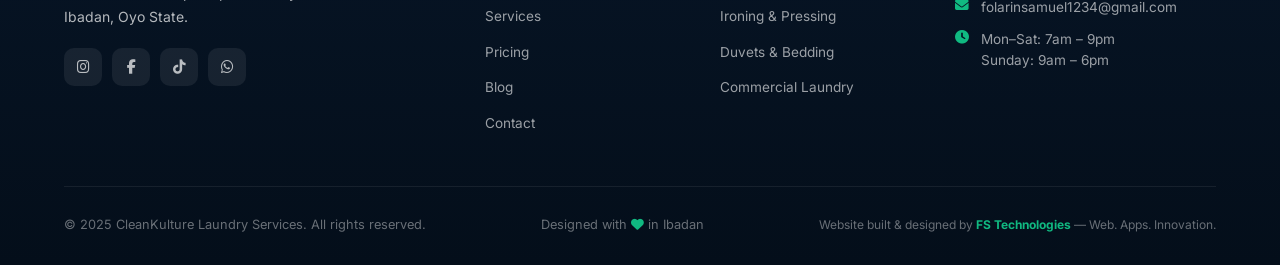
==== commit 26ef4895: "Update hero section" ====
--- a/index.html
+++ b/index.html
@@ -167,20 +167,6 @@
             <div class="floating-badge badge-bottom">
               <i class="fas fa-star"></i>
               <span>Top Rated Service</span>
-            </div>
-          </div>
-          <div class="stat-card stat-left">
-            <div class="stat-icon green"><i class="fas fa-users"></i></div>
-            <div>
-              <div class="stat-num" data-count="100" data-suffix="+">0</div>
-              <div class="stat-label">Happy Customers</div>
-            </div>
-          </div>
-          <div class="stat-card stat-right">
-            <div class="stat-icon navy"><i class="fas fa-star"></i></div>
-            <div>
-              <div class="stat-num">4.9/5</div>
-              <div class="stat-label">Average Rating</div>
             </div>
           </div>
         </div>
--- a/css/professional-landing.css
+++ b/css/professional-landing.css
@@ -35,7 +35,7 @@
   position: relative;
   overflow: hidden;
   background: linear-gradient(135deg, #0B1F3A 0%, #0f2b4a 50%, #0B1F3A 100%);
-  padding: 120px 0 100px;
+  padding: 100px 0 80px;
 }
 
 .hero::before {
@@ -61,41 +61,41 @@
 .floating-shape {
   position: absolute;
   border-radius: 50%;
-  background: linear-gradient(135deg, rgba(16, 185, 129, 0.1), rgba(52, 211, 153, 0.05));
+  background: linear-gradient(135deg, rgba(16, 185, 129, 0.08), rgba(52, 211, 153, 0.03));
   backdrop-filter: blur(40px);
-  animation: floatShape 20s ease-in-out infinite;
+  animation: floatShape 25s ease-in-out infinite;
 }
 
 .shape-1 {
-  width: 400px;
-  height: 400px;
-  top: -100px;
-  left: -100px;
+  width: 350px;
+  height: 350px;
+  top: -80px;
+  left: -80px;
   animation-delay: 0s;
 }
 
 .shape-2 {
-  width: 300px;
-  height: 300px;
-  bottom: -50px;
+  width: 250px;
+  height: 250px;
+  bottom: -40px;
   right: 10%;
-  animation-delay: -5s;
+  animation-delay: -6s;
 }
 
 .shape-3 {
-  width: 200px;
-  height: 200px;
+  width: 180px;
+  height: 180px;
   top: 30%;
   right: 20%;
-  animation-delay: -10s;
+  animation-delay: -12s;
 }
 
 .shape-4 {
-  width: 150px;
-  height: 150px;
+  width: 130px;
+  height: 130px;
   bottom: 20%;
   left: 15%;
-  animation-delay: -15s;
+  animation-delay: -18s;
 }
 
 @keyframes floatShape {
@@ -115,11 +115,11 @@
 
 /* Hero Content Enhancement */
 .hero-title {
-  font-size: clamp(2.5rem, 5vw, 4rem);
+  font-size: clamp(2rem, 4.5vw, 3.25rem);
   font-weight: 800;
-  line-height: 1.1;
+  line-height: 1.15;
   letter-spacing: -0.02em;
-  margin-bottom: 24px;
+  margin-bottom: 20px;
   color: #ffffff;
   text-shadow: 0 4px 20px rgba(0, 0, 0, 0.3);
 }
@@ -141,23 +141,23 @@
 }
 
 .hero-sub {
-  font-size: clamp(1rem, 2vw, 1.25rem);
+  font-size: clamp(0.95rem, 1.75vw, 1.1rem);
   line-height: 1.7;
   color: rgba(255, 255, 255, 0.85);
-  margin-bottom: 40px;
+  margin-bottom: 32px;
   max-width: 600px;
 }
 
 .hero-ctas {
   display: flex;
-  gap: 16px;
+  gap: 14px;
   flex-wrap: wrap;
-  margin-bottom: 32px;
+  margin-bottom: 28px;
 }
 
 .hero-ctas .btn {
-  padding: 16px 32px;
-  font-size: 1.05rem;
+  padding: 14px 28px;
+  font-size: 0.95rem;
   font-weight: 600;
   border-radius: 12px;
   transition: all var(--transition-base);
@@ -206,24 +206,24 @@
 /* Trust Indicators */
 .trust-indicators {
   display: flex;
-  gap: 24px;
+  gap: 20px;
   flex-wrap: wrap;
-  padding-top: 24px;
+  padding-top: 20px;
   border-top: 1px solid rgba(255, 255, 255, 0.1);
 }
 
 .trust-item {
   display: flex;
   align-items: center;
-  gap: 8px;
+  gap: 6px;
   color: rgba(255, 255, 255, 0.9);
-  font-size: 0.95rem;
+  font-size: 0.85rem;
   font-weight: 500;
 }
 
 .trust-item i {
   color: #34D399;
-  font-size: 1.1rem;
+  font-size: 1rem;
 }
 
 /* Hero Card Enhancement */
@@ -231,16 +231,18 @@
   position: relative;
   background: var(--glass-bg);
   border: 1px solid var(--glass-border);
-  border-radius: 24px;
-  padding: 40px;
+  border-radius: 20px;
+  padding: 32px;
   backdrop-filter: blur(20px);
   box-shadow: var(--shadow-xl);
   transition: all var(--transition-base);
+  max-width: 500px;
+  margin: 0 auto;
 }
 
 .hero-card-main:hover {
-  transform: translateY(-8px);
-  box-shadow: 0 24px 64px rgba(0, 0, 0, 0.3);
+  transform: translateY(-4px);
+  box-shadow: 0 20px 48px rgba(0, 0, 0, 0.25);
   border-color: rgba(52, 211, 153, 0.3);
 }
 
@@ -263,34 +265,35 @@
 .floating-badge {
   position: absolute;
   background: white;
-  padding: 12px 20px;
+  padding: 10px 16px;
   border-radius: 50px;
   display: flex;
   align-items: center;
-  gap: 8px;
-  box-shadow: var(--shadow-lg);
+  gap: 6px;
+  box-shadow: var(--shadow-md);
   font-weight: 600;
-  font-size: 0.9rem;
+  font-size: 0.8rem;
   color: #0B1F3A;
   animation: floatBadge 3s ease-in-out infinite;
   z-index: 10;
+  white-space: nowrap;
 }
 
 .badge-top {
-  top: -15px;
-  right: 30px;
+  top: -12px;
+  right: 20px;
   animation-delay: 0s;
 }
 
 .badge-bottom {
-  bottom: -15px;
-  left: 30px;
+  bottom: -12px;
+  left: 20px;
   animation-delay: -1.5s;
 }
 
 .floating-badge i {
   color: #10B981;
-  font-size: 1.1rem;
+  font-size: 0.95rem;
 }
 
 @keyframes floatBadge {
@@ -306,14 +309,15 @@
 .stat-card {
   position: absolute;
   background: white;
-  padding: 20px 24px;
-  border-radius: 16px;
-  display: flex;
-  align-items: center;
-  gap: 12px;
+  padding: 16px 20px;
+  border-radius: 14px;
+  display: flex;
+  align-items: center;
+  gap: 10px;
   box-shadow: var(--shadow-lg);
   z-index: 5;
   transition: all var(--transition-base);
+  min-width: 160px;
 }
 
 .stat-card:hover {
@@ -322,24 +326,25 @@
 }
 
 .stat-left {
-  top: 50px;
-  left: -40px;
+  top: 40px;
+  left: -30px;
 }
 
 .stat-right {
-  bottom: 50px;
-  right: -40px;
+  bottom: 40px;
+  right: -30px;
 }
 
 .stat-icon {
-  width: 48px;
-  height: 48px;
-  border-radius: 12px;
+  width: 42px;
+  height: 42px;
+  border-radius: 10px;
   display: flex;
   align-items: center;
   justify-content: center;
-  font-size: 1.3rem;
+  font-size: 1.1rem;
   color: white;
+  flex-shrink: 0;
 }
 
 .stat-icon.green {
@@ -351,16 +356,17 @@
 }
 
 .stat-num {
-  font-size: 1.5rem;
+  font-size: 1.3rem;
   font-weight: 700;
   color: #0B1F3A;
   line-height: 1;
 }
 
 .stat-label {
-  font-size: 0.8rem;
+  font-size: 0.75rem;
   color: rgba(0, 0, 0, 0.6);
-  margin-top: 4px;
+  margin-top: 3px;
+  line-height: 1.2;
 }
 
 /* === SERVICES SECTION ENHANCEMENT === */
